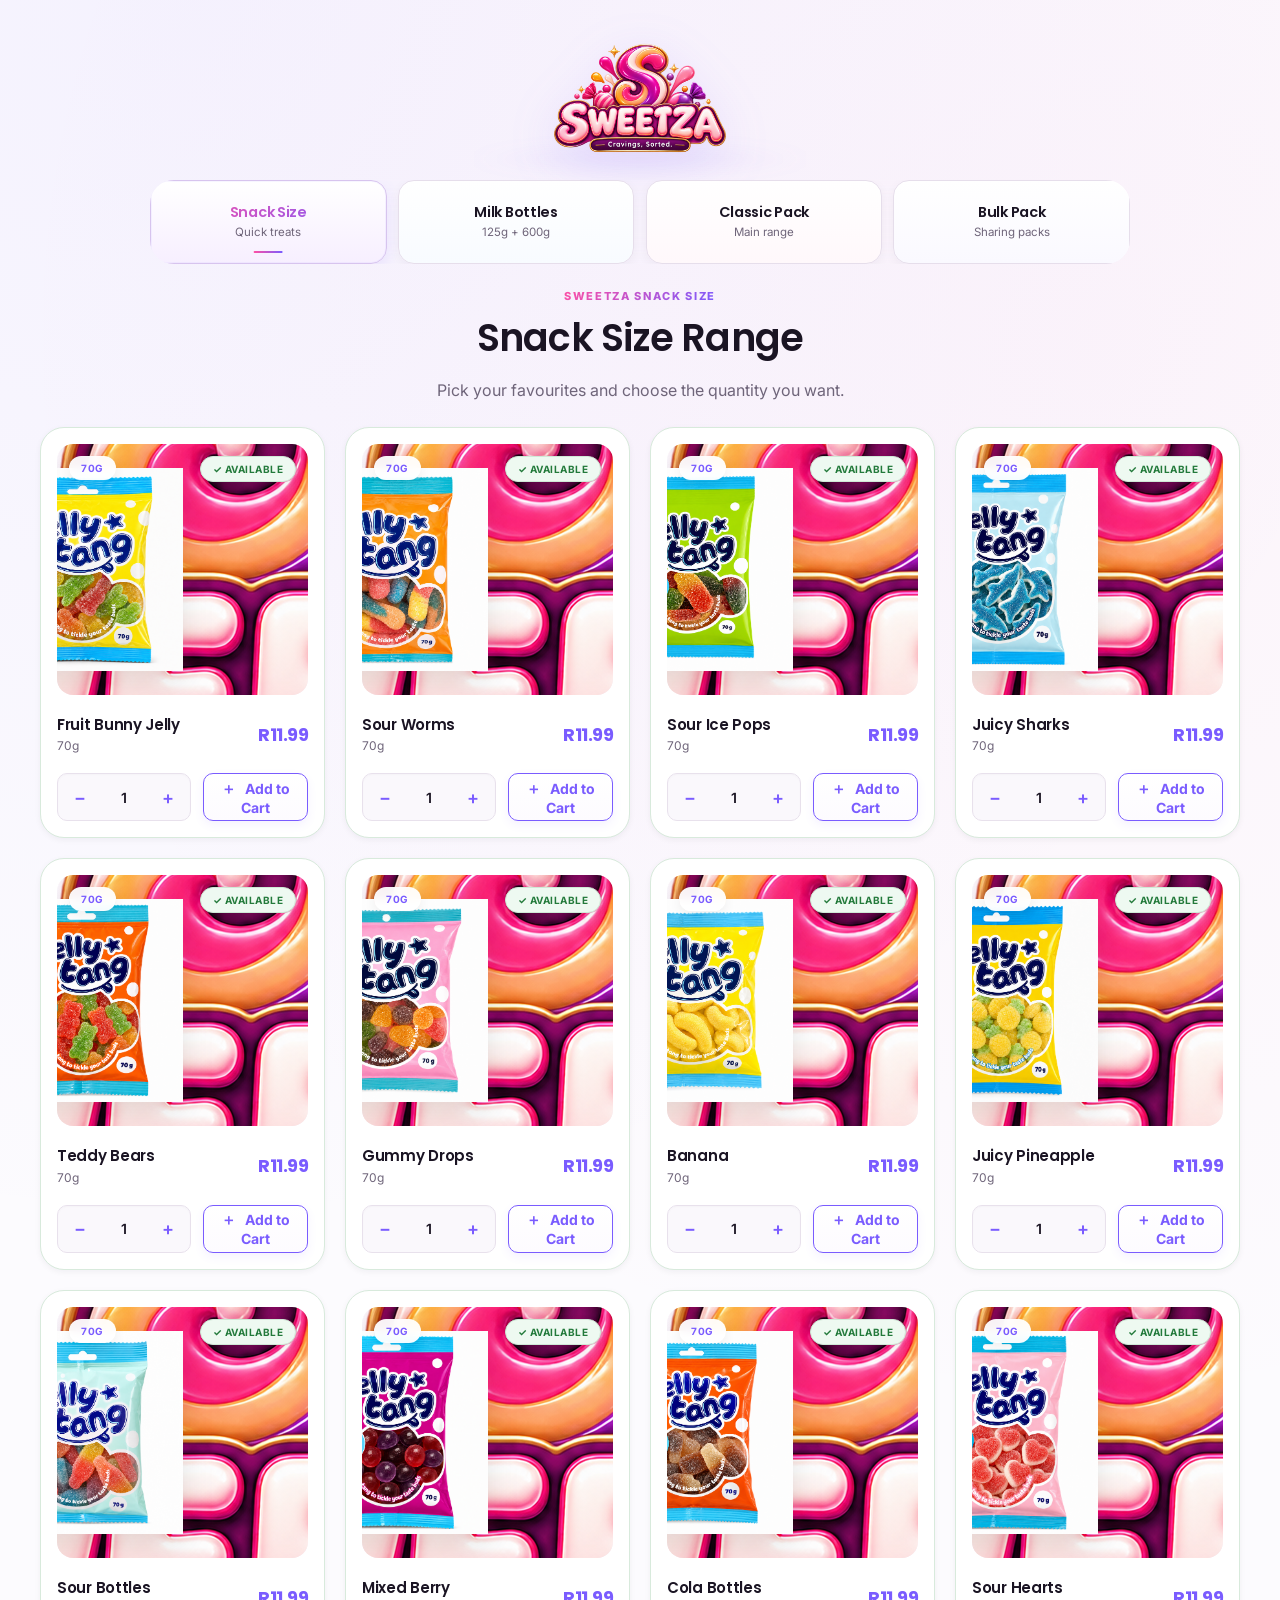
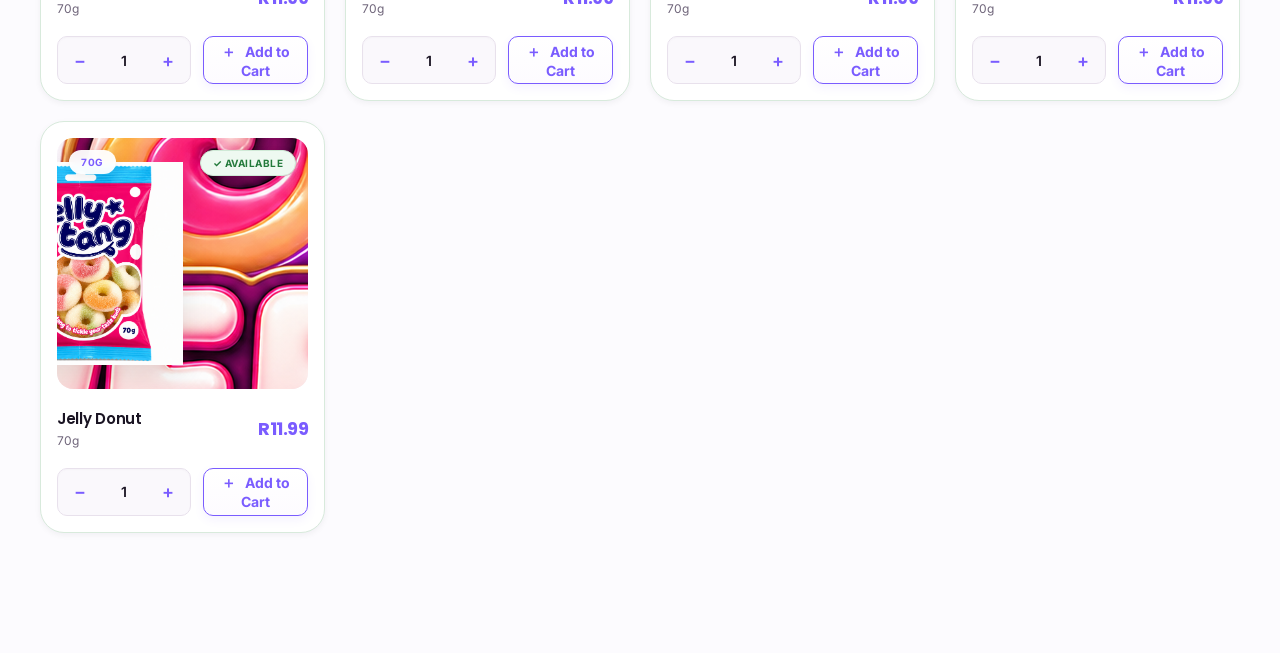
==== index.html @ 747ff42f "Add files via upload" ====
<!doctype html>
<html lang="en">
<head>
  <meta charset="utf-8">
  <meta name="viewport" content="width=device-width,initial-scale=1,viewport-fit=cover">
  <meta name="theme-color" content="#ffffff">
  <meta name="description" content="Browse Sweetza sweets and send your order directly on WhatsApp.">
  <title>Sweetza</title>
  <link rel="preconnect" href="https://fonts.googleapis.com">
  <link rel="preconnect" href="https://fonts.gstatic.com" crossorigin>
  <link href="https://fonts.googleapis.com/css2?family=Inter:wght@400;500&family=Poppins:wght@500;600&display=swap" rel="stylesheet">
  <link href="https://cdn.jsdelivr.net/npm/flowbite@4.0.1/dist/flowbite.min.css" rel="stylesheet">
  <link rel="stylesheet" href="styles.css">
</head>
<body>
  <a class="skip-link" href="#shop">Skip to products</a>
  <main>
    <section class="brand-section">
      <div class="container brand-wrap">
        <img class="brand-logo" src="assets/brand/sweetza-logo.png" alt="Sweetza">
        
      </div>
    </section>

<nav class="container category-grid" id="categoryGrid" aria-label="Product ranges">
      <button class="category-button active" data-category="70g" aria-pressed="true">
        <strong>Snack Size</strong>
        <span>Quick treats</span>
      </button>
      <button class="category-button" data-category="Milk Bottles" aria-pressed="false">
        <strong>Milk Bottles</strong>
        <span>125g + 600g</span>
      </button>
      <button class="category-button" data-category="300g" aria-pressed="false">
        <strong>Classic Pack</strong>
        <span>Main range</span>
      </button>
      <button class="category-button" data-category="900g" aria-pressed="false">
        <strong>Bulk Pack</strong>
        <span>Sharing packs</span>
      </button>
    </nav>

<section class="shop-section" id="shop">
      <div class="container">
        <div class="shop-heading">
          <div>
            <span class="eyebrow" id="rangeEyebrow">Sweetza Snack Size</span>
            <h1 id="rangeTitle">Snack Size Range</h1>
            <p id="rangeCopy">Pick your favourites and choose the quantity you want.</p>
          </div>
        </div>

        <div class="product-grid" id="productGrid70g"></div>
        <div class="product-grid hidden" id="productGridMilkBottles"></div>
        <div class="product-grid hidden" id="productGrid300g"></div>
        <div class="product-grid hidden" id="productGrid900g"></div>
      </div>
    </section>
  </main>

  <button class="floating-cart floating-cart-icon-button" id="floatingCartButton" type="button" aria-label="View cart" aria-controls="cartDrawer">
    <span class="cart-button-icon" aria-hidden="true">🛒</span>
    <span class="cart-button-badge" id="floatingCartCount">0</span>
    <span class="sr-only" id="floatingCartTotal">R0.00</span>
  </button>

  <aside class="cart-drawer flowbite-modal" id="cartDrawer" aria-hidden="true" tabindex="-1">
    <button class="cart-backdrop" id="cartBackdrop" type="button" aria-label="Close cart"></button>

    <div class="cart-panel flowbite-modal-panel" role="dialog" aria-modal="true" aria-labelledby="cartStepTitle" aria-describedby="cartStepEyebrow">
      <div class="cart-header flowbite-modal-header">
        <div>
          <span class="eyebrow" id="cartStepEyebrow">Step 1 of 2</span>
          <h2 id="cartStepTitle">Order Review</h2>
        </div>
        <div class="cart-header-actions">
          <button class="text-button" id="clearCart" type="button">Clear</button>
          <button class="icon-button flowbite-modal-close" id="closeCart" type="button" aria-label="Close cart">×</button>
        </div>
      </div>

      <section class="order-step active" id="orderReviewStep">
        <div class="cart-items" id="cartItems"></div>

        <div class="review-footer order-summary-card">
          <div class="order-summary-heading">
            <div>
              <span class="eyebrow">Order Summary</span>
              <strong>Almost done</strong>
            </div>
            <span id="cartItemSummary">0 items</span>
          </div>

          <div class="total-row order-total-row">
            <span>Products total</span>
            <strong id="cartTotal">R0</strong>
          </div>

          <div class="delivery-progress-card" id="deliveryProgressCard">
            <div class="delivery-progress-copy">
              <strong id="deliveryProgressMessage">Add more for FREE delivery!</strong>
              <span id="deliveryProgressAmount">R0 / R500</span>
            </div>
            <div class="delivery-progress-track" aria-hidden="true">
              <div class="delivery-progress-fill" id="deliveryProgressFill"></div>
            </div>
          </div>

          <p class="muted">Orders of R500 or more qualify for FREE delivery.</p>
          <button class="primary-button full flowbite-button sweet-continue-button" id="looksGoodButton" type="button">Sweet, Let&#39;s Continue <span class="continue-arrow" aria-hidden="true">→</span></button>
        </div>
      </section>

      <section class="order-step" id="deliveryOptionsStep">
        <div class="delivery-intro">
          <p>Choose how you would like us to send your parcel.</p>
        </div>

        <div class="delivery-options">
          <label class="delivery-option">
            <input id="deliveryCourier" type="radio" name="deliveryChoice" value="courier">
            <span>
              <strong>Courier to your door</strong>
              <small id="courierDeliveryPrice">R99 delivery</small>
            </span>
          </label>

          <label class="delivery-option">
            <input id="deliveryPudo" type="radio" name="deliveryChoice" value="pudo">
            <span>
              <strong>Send to Pudo locker</strong>
              <small id="pudoDeliveryPrice">R75 delivery</small>
            </span>
          </label>
        </div>

        <div class="delivery-form" id="courierFields" hidden>
          <h4>Courier details</h4>

          <label class="field">
            <span>Full name</span>
            <input id="courierName" type="text" autocomplete="name">
          </label>

          <label class="field">
            <span>Phone number</span>
            <input id="courierPhone" type="tel" inputmode="numeric" autocomplete="tel" maxlength="10" pattern="[0-9]{10}" placeholder="10-digit number">
          </label>

          <label class="field">
            <span>Street address</span>
            <input id="courierStreet" type="text" autocomplete="street-address">
          </label>

          <div class="field-grid">
            <label class="field">
              <span>Suburb</span>
              <input id="courierSuburb" type="text" autocomplete="address-level3">
            </label>

            <label class="field">
              <span>City / Town</span>
              <input id="courierCity" type="text" autocomplete="address-level2">
            </label>
          </div>

          <div class="field-grid">
            <label class="field">
              <span>Province</span>
              <select id="courierProvince" autocomplete="address-level1">
                <option value="">Select province</option>
                <option>Eastern Cape</option>
                <option>Free State</option>
                <option>Gauteng</option>
                <option>KwaZulu-Natal</option>
                <option>Limpopo</option>
                <option>Mpumalanga</option>
                <option>Northern Cape</option>
                <option>North West</option>
                <option>Western Cape</option>
              </select>
            </label>

            <label class="field">
              <span>Postcode</span>
              <input id="courierPostcode" type="text" inputmode="numeric" autocomplete="postal-code">
            </label>
          </div>
        </div>

        <div class="delivery-form" id="pudoFields" hidden>
          <h4>Pudo locker details</h4>

          <label class="field">
            <span>Name</span>
            <input id="pudoName" type="text" autocomplete="name">
          </label>

          <label class="field">
            <span>Phone number</span>
            <input id="pudoPhone" type="tel" inputmode="numeric" autocomplete="tel" maxlength="10" pattern="[0-9]{10}" placeholder="10-digit number">
          </label>


          <label class="field">
            <span>Province</span>
            <select id="pudoProvince" autocomplete="address-level1">
              <option value="">Select province</option>
              <option>Eastern Cape</option>
              <option>Free State</option>
              <option>Gauteng</option>
              <option>KwaZulu-Natal</option>
              <option>Limpopo</option>
              <option>Mpumalanga</option>
              <option>Northern Cape</option>
              <option>North West</option>
              <option>Western Cape</option>
            </select>
          </label>

          <label class="field">
            <span>Nearest Pudo locker</span>
            <input id="pudoLocker" type="text" placeholder="e.g. Pudo Locker - Sandton">
          </label>
        </div>

        <div class="delivery-actions">
          <button class="secondary-button full flowbite-button flowbite-secondary" id="backToReviewButton" type="button">Back to Order Review</button>
          <button class="whatsapp-button full flowbite-button flowbite-whatsapp" id="whatsappOrderButton" type="button">Send Order on WhatsApp</button>
        </div>
      </section>
    </div>
  </aside>


  <div class="product-lightbox" id="productLightbox" aria-hidden="true">
    <button class="product-lightbox-backdrop" id="productLightboxBackdrop" type="button" aria-label="Close image"></button>
    <div class="product-lightbox-dialog" role="dialog" aria-modal="true" aria-labelledby="productLightboxTitle">
      <button class="product-lightbox-close" id="productLightboxClose" type="button" aria-label="Close image">×</button>
      <img id="productLightboxImage" src="" alt="">
      <strong id="productLightboxTitle"></strong>
    </div>
  </div>

  <div class="toast" id="toast" role="status" aria-live="polite"></div>

  <script src="https://cdn.jsdelivr.net/npm/flowbite@4.0.1/dist/flowbite.min.js"></script>
  <script src="default-products.js"></script>
  <script src="app.js"></script>
</body>
</html>
---- styles.css ----
/*
  Sweetza Premium Storefront Redesign
  Focus: Spacing, typography, product cards, category navigation, hero presentation, and cart styling.
*/

:root {
  /* Premium Brand Palette */
  --brand-primary: #7a5cff;
  --brand-secondary: #ff4fa3;
  --brand-dark: #1c1125;
  --whatsapp: #25d366;
  --whatsapp-dark: #1da851;

  /* Surfaces & Backgrounds */
  --bg: #fcfbfe;
  --surface: #ffffff;
  --surface-muted: #f7f5f9;
  
  /* Text & Lines */
  --text: #1a1423;
  --text-muted: #6f657a;
  --line: #ede7f0;

  /* Elevations (Layered Shadows) */
  --shadow-sm: 0 4px 16px rgba(122, 92, 255, 0.04);
  --shadow-md: 0 12px 32px rgba(122, 92, 255, 0.08);
  --shadow-lg: 0 24px 48px rgba(28, 17, 37, 0.12);
  --shadow-btn: 0 8px 20px rgba(122, 92, 255, 0.25);

  /* Geometry */
  --radius-sm: 10px;
  --radius-md: 16px;
  --radius-lg: 24px;
  --radius-pill: 999px;
}

* { 
  box-sizing: border-box; 
}

html { 
  scroll-behavior: smooth; 
}

body {
  margin: 0;
  font-family: "Inter", system-ui, -apple-system, sans-serif;
  color: var(--text);
  background-color: var(--bg);
  background-image:
    radial-gradient(circle at 15% 0%, rgba(122, 92, 255, 0.06) 0%, transparent 50%),
    radial-gradient(circle at 85% 15%, rgba(255, 79, 163, 0.04) 0%, transparent 50%);
  -webkit-tap-highlight-color: transparent;
}

button, input, select {
  font-family: inherit;
  outline: none;
}

button { 
  cursor: pointer; 
  transition: all 0.2s cubic-bezier(0.4, 0, 0.2, 1); 
}

button:disabled { 
  cursor: not-allowed; 
  opacity: 0.5; 
  transform: none !important; 
}

button:active:not(:disabled) { 
  transform: scale(0.97); 
}

body.cart-open, body.lightbox-open { 
  overflow: hidden; 
}

/* Typography Base */
h1, h2, h3, h4, h5, h6,
.category-button strong,
.price,
.product-info h3,
.cart-header h2,
.delivery-intro h3,
.order-summary-heading strong,
.how-step strong {
  font-family: "Poppins", system-ui, -apple-system, sans-serif;
  font-weight: 600;
  letter-spacing: -0.02em;
}

.container {
  width: min(1200px, 100% - 32px);
  margin-inline: auto;
}

/* Hero / Brand Section */
.brand-section {
  padding: 48px 0 24px;
  text-align: center;
}

.brand-logo {
  display: block;
  width: min(220px, 55vw);
  max-height: 120px;
  object-fit: contain;
  margin: 0 auto;
  filter: drop-shadow(0 12px 24px rgba(122, 92, 255, 0.15));
}

.brand-wrap p {
  max-width: 500px;
  margin: 16px auto 0;
  font-size: 14px;
  line-height: 1.6;
  color: var(--text-muted);
}

/* How It Works Layer */
.how-it-works { 
  padding: 32px 0 40px; 
}

.how-it-works-heading {
  text-align: center;
  margin-bottom: 32px;
}

.eyebrow {
  display: inline-block;
  margin-bottom: 8px;
  font-size: 11px;
  font-weight: 800;
  letter-spacing: 0.15em;
  text-transform: uppercase;
  background: linear-gradient(135deg, var(--brand-secondary), var(--brand-primary));
  -webkit-background-clip: text;
  -webkit-text-fill-color: transparent;
}

.how-it-works-heading h2 {
  margin: 0;
  font-size: 28px;
  line-height: 1.2;
}

.how-it-works-grid {
  display: grid;
  grid-template-columns: repeat(3, minmax(0, 1fr));
  gap: 24px;
}

.how-step {
  display: flex;
  align-items: flex-start;
  gap: 16px;
  padding: 24px;
  background: var(--surface);
  border: 1px solid var(--surface);
  border-radius: var(--radius-lg);
  box-shadow: var(--shadow-sm);
  transition: box-shadow 0.3s ease;
}

.how-step:hover {
  box-shadow: var(--shadow-md);
}

.how-step-icon {
  flex: none;
  width: 52px;
  height: 52px;
  display: grid;
  place-items: center;
  border-radius: var(--radius-md);
  background: #f4f0ff;
  color: var(--brand-primary);
}

.how-step-icon.whatsapp-icon {
  background: #e8f9ef;
  color: var(--whatsapp);
}

.how-step-icon svg {
  width: 24px;
  height: 24px;
  stroke-width: 2;
}

.how-step strong { 
  font-size: 16px; 
  display: block; 
  margin-bottom: 4px; 
}

.how-step p { 
  margin: 0; 
  font-size: 13px; 
  color: var(--text-muted); 
  line-height: 1.5; 
}

/* Premium Category Navigation */
.category-grid {
  display: flex;
  gap: 12px;
  padding: 6px;
  margin: 0 auto 48px;
  background: rgba(255,255,255,0.6);
  border: 1px solid var(--line);
  backdrop-filter: blur(12px);
  border-radius: var(--radius-lg);
  overflow-x: auto;
  scrollbar-width: none; 
  -webkit-overflow-scrolling: touch;
}

.category-grid::-webkit-scrollbar { 
  display: none; 
}

.category-button {
  flex: 1;
  min-width: 150px;
  padding: 16px 20px;
  border: none;
  border-radius: calc(var(--radius-lg) - 4px);
  background: transparent;
  color: var(--text-muted);
  text-align: left;
  transition: all 0.3s ease;
}

.category-button:hover:not(.active) { 
  background: rgba(255, 255, 255, 0.8); 
}

.category-button strong { 
  font-size: 15px; 
  display: block; 
  color: var(--text); 
  transition: color 0.3s ease;
}

.category-button span { 
  font-size: 11px; 
  margin-top: 4px; 
  display: block; 
}

.category-button.active {
  background: var(--surface);
  box-shadow: var(--shadow-sm);
}

.category-button.active strong {
  background: linear-gradient(135deg, var(--brand-secondary), var(--brand-primary));
  -webkit-background-clip: text;
  -webkit-text-fill-color: transparent;
}

/* Shop Section */
.shop-section { 
  padding: 0 0 120px; 
}

.shop-heading {
  margin-bottom: 32px;
  text-align: center;
}

.shop-heading h1 { 
  margin: 0 0 12px; 
  font-size: 40px; 
}

.shop-heading p { 
  margin: 0; 
  font-size: 16px; 
  color: var(--text-muted); 
}

.product-grid {
  display: grid;
  grid-template-columns: repeat(4, minmax(0, 1fr));
  gap: 24px;
}

.hidden { 
  display: none !important; 
}

/* Product Cards */
.product-card {
  display: flex;
  flex-direction: column;
  padding: 16px;
  background: var(--surface);
  border: 1px solid var(--surface);
  border-radius: var(--radius-lg);
  box-shadow: var(--shadow-sm);
  transition: transform 0.3s cubic-bezier(0.16, 1, 0.3, 1), box-shadow 0.3s cubic-bezier(0.16, 1, 0.3, 1);
}

.product-card:hover {
  transform: translateY(-6px);
  box-shadow: var(--shadow-lg);
}

.product-image {
  position: relative;
  aspect-ratio: 1/1;
  border-radius: var(--radius-md);
  background: linear-gradient(135deg, #fbfaff, #f4f0f9);
  padding: 24px;
  display: flex;
  align-items: center;
  justify-content: center;
  overflow: hidden;
  cursor: zoom-in;
}

.product-image > img {
  width: 100%;
  height: 100%;
  object-fit: contain;
  filter: drop-shadow(0 10px 15px rgba(0,0,0,0.1));
  transition: transform 0.4s cubic-bezier(0.16, 1, 0.3, 1);
}

.product-card:hover .product-image > img { 
  transform: scale(1.08); 
}

.pack-badge, .stock-badge {
  position: absolute;
  top: 12px;
  padding: 6px 12px;
  border-radius: var(--radius-pill);
  font-size: 10px;
  font-weight: 700;
  background: rgba(255, 255, 255, 0.95);
  box-shadow: 0 4px 12px rgba(0,0,0,0.06);
  backdrop-filter: blur(4px);
  letter-spacing: 0.05em;
  text-transform: uppercase;
}

.pack-badge { 
  left: 12px; 
  color: var(--brand-primary); 
}

.stock-badge { 
  right: 12px; 
}

/* Stock visual logic */
.stock-badge.available { color: #10b981; }
.stock-badge.out { color: #ef4444; background: #fee2e2; }

.product-card.is-out-of-stock .product-image > img { 
  opacity: 0.5; 
  filter: grayscale(100%); 
}

.product-card.is-out-of-stock { 
  background: #faf9fb; 
}

.product-info {
  margin-top: 20px;
  display: flex;
  justify-content: space-between;
  align-items: flex-start;
  gap: 12px;
}

.product-info h3 { 
  margin: 0; 
  font-size: 16px; 
  line-height: 1.3; 
}

.product-info span { 
  display: block; 
  margin-top: 4px; 
  font-size: 12px; 
  color: var(--text-muted); 
}

.price { 
  font-size: 18px; 
  font-weight: 700; 
  color: var(--brand-primary); 
}

.product-card.is-out-of-stock .price { 
  color: var(--text-muted); 
}

/* Actions */
.product-actions {
  display: grid;
  grid-template-columns: auto 1fr;
  gap: 12px;
  margin-top: auto;
  padding-top: 20px;
}

.qty-stepper {
  display: flex;
  align-items: center;
  height: 48px;
  background: var(--surface-muted);
  border-radius: var(--radius-sm);
  border: 1px solid var(--line);
  overflow: hidden;
}

.qty-stepper button {
  width: 40px;
  height: 100%;
  border: none;
  background: transparent;
  color: var(--brand-primary);
  font-size: 18px;
  font-weight: 600;
}

.qty-stepper button:hover { 
  background: #eeeaf3; 
}

.qty-stepper input {
  width: 44px;
  height: 100%;
  border: none;
  background: transparent;
  text-align: center;
  font-weight: 600;
  font-size: 14px;
  color: var(--text);
  -moz-appearance: textfield;
}

.qty-stepper input::-webkit-inner-spin-button,
.qty-stepper input::-webkit-outer-spin-button { 
  -webkit-appearance: none; 
  margin: 0; 
}

.add-button {
  height: 48px;
  border: none;
  border-radius: var(--radius-sm);
  background: var(--surface);
  color: var(--brand-primary);
  font-weight: 700;
  font-size: 14px;
  border: 1px solid var(--brand-primary);
  box-shadow: 0 4px 10px rgba(122, 92, 255, 0.08);
}

.add-button:hover:not(:disabled) {
  background: var(--brand-primary);
  color: white;
}

.product-card.is-out-of-stock .add-button {
  border-color: var(--line);
  color: var(--text-muted);
  background: #f3f0f5;
  box-shadow: none;
}

/* Buttons Global Base */
.primary-button, .sweet-continue-button {
  height: 56px;
  border: none;
  border-radius: var(--radius-pill);
  background: linear-gradient(135deg, var(--brand-secondary), var(--brand-primary));
  color: white;
  font-size: 16px;
  font-weight: 700;
  box-shadow: var(--shadow-btn);
  display: flex;
  align-items: center;
  justify-content: center;
  gap: 8px;
  padding: 0 32px;
}

.primary-button:hover, .sweet-continue-button:hover {
  box-shadow: 0 12px 28px rgba(122, 92, 255, 0.35);
  transform: translateY(-2px);
}

.secondary-button {
  height: 56px;
  border: 2px solid var(--line);
  border-radius: var(--radius-pill);
  background: transparent;
  color: var(--text);
  font-weight: 700;
  font-size: 16px;
}

.secondary-button:hover { 
  background: var(--surface-muted); 
  border-color: #dcd4e2; 
}

.whatsapp-button {
  height: 56px;
  border: none;
  border-radius: var(--radius-pill);
  background: var(--whatsapp);
  color: white;
  font-weight: 700;
  font-size: 16px;
  box-shadow: 0 8px 24px rgba(37, 211, 102, 0.25);
}

.whatsapp-button:hover {
  background: var(--whatsapp-dark);
  box-shadow: 0 12px 32px rgba(37, 211, 102, 0.35);
  transform: translateY(-2px);
}

.full { width: 100%; }

/* Floating Cart CTA */
.floating-cart {
  position: fixed;
  z-index: 90;
  bottom: 32px;
  right: 32px;
  height: 64px;
  padding: 0 24px;
  background: rgba(255, 255, 255, 0.95);
  backdrop-filter: blur(16px);
  border: 1px solid rgba(255, 255, 255, 0.6);
  border-radius: var(--radius-pill);
  box-shadow: var(--shadow-lg), inset 0 0 0 1px rgba(122, 92, 255, 0.1);
  display: flex;
  align-items: center;
  gap: 16px;
  color: var(--text);
}

.floating-cart span { 
  font-weight: 700; 
  font-size: 15px; 
}

.floating-cart strong {
  min-width: 32px;
  height: 32px;
  display: grid;
  place-items: center;
  background: linear-gradient(135deg, var(--brand-secondary), var(--brand-primary));
  color: white;
  border-radius: var(--radius-pill);
  font-size: 13px;
  padding: 0 8px;
}

/* Cart Drawer */
.cart-drawer { 
  position: fixed; 
  inset: 0; 
  z-index: 100; 
  display: none; 
}

.cart-drawer.open { 
  display: block; 
}

.cart-backdrop {
  position: absolute;
  inset: 0;
  width: 100%;
  height: 100%;
  background: rgba(15, 10, 20, 0.5);
  backdrop-filter: blur(8px);
  border: none;
  opacity: 0;
  animation: fadeIn 0.4s ease forwards;
}

@keyframes fadeIn { 
  to { opacity: 1; } 
}

.cart-panel {
  position: absolute;
  top: 0;
  right: 0;
  width: min(520px, 100vw);
  height: 100dvh;
  background: var(--bg);
  box-shadow: -24px 0 64px rgba(0,0,0,0.15);
  padding: 32px;
  overflow-y: auto;
  transform: translateX(100%);
  animation: slideIn 0.4s cubic-bezier(0.16, 1, 0.3, 1) forwards;
  border-radius: 32px 0 0 32px;
}

@keyframes slideIn { 
  to { transform: translateX(0); } 
}

.cart-header {
  display: flex;
  justify-content: space-between;
  align-items: center;
  margin-bottom: 24px;
  padding-bottom: 20px;
  border-bottom: 1px solid var(--line);
}

.cart-header h2 { 
  margin: 0; 
  font-size: 24px; 
  color: var(--text); 
}

.cart-header-actions { 
  display: flex; 
  align-items: center; 
  gap: 12px; 
}
    
.icon-button {
  width: 44px;
  height: 44px;
  border: none;
  border-radius: var(--radius-pill);
  background: var(--surface-muted);
  color: var(--text);
  font-size: 24px;
  display: grid;
  place-items: center;
}

.icon-button:hover { 
  background: #e4dbeb; 
  color: var(--brand-primary); 
}

.text-button {
  background: transparent;
  border: none;
  color: var(--brand-primary);
  font-weight: 700;
  font-size: 14px;
  padding: 8px 16px;
  border-radius: var(--radius-pill);
}

.text-button:hover { 
  background: rgba(122, 92, 255, 0.08); 
}

/* Internal Steps */
.order-step { 
  display: none; 
  animation: fadeInStep 0.4s ease forwards; 
}

.order-step.active { 
  display: block; 
}

@keyframes fadeInStep { 
  from { opacity: 0; transform: translateY(10px); } 
  to { opacity: 1; transform: translateY(0); } 
}

/* Cart Items inside Drawer */
.cart-items { 
  display: grid; 
  gap: 16px; 
}

.cart-item {
  display: flex;
  justify-content: space-between;
  align-items: center;
  background: var(--surface);
  padding: 16px 20px;
  border-radius: var(--radius-md);
  border: 1px solid var(--line);
  box-shadow: var(--shadow-sm);
}

.cart-item-copy strong { 
  font-size: 15px; 
  display: block; 
}

.cart-item-copy span, .cart-item-copy small { 
  font-size: 12px; 
  color: var(--text-muted); 
  margin-top: 4px; 
  display: block; 
}

.cart-item-copy button {
  background: transparent; 
  border: none; 
  color: #ef4444; 
  font-size: 12px; 
  padding: 0; 
  margin-top: 8px; 
  font-weight: 600;
}

.mini-stepper {
  display: flex;
  align-items: center;
  border: 1px solid var(--line);
  border-radius: var(--radius-sm);
  height: 40px;
  overflow: hidden;
}

.mini-stepper button { 
  width: 40px; 
  height: 100%; 
  background: var(--surface-muted); 
  border: none; 
  color: var(--text); 
  font-weight: 600; 
}

.mini-stepper strong { 
  width: 40px; 
  text-align: center; 
  font-size: 14px; 
}
    
.empty-cart { 
  text-align: center; 
  padding: 64px 24px; 
}

.empty-cart strong { 
  display: block; 
  font-size: 20px; 
  margin-bottom: 8px; 
}

.empty-cart p { 
  color: var(--text-muted); 
  font-size: 15px; 
}

/* Order Summary */
.order-summary-card {
  margin-top: 32px;
  background: var(--surface);
  padding: 24px;
  border-radius: var(--radius-lg);
  border: 1px solid var(--surface);
  box-shadow: var(--shadow-md);
}

.order-summary-heading {
  display: flex;
  justify-content: space-between;
  align-items: flex-end;
  margin-bottom: 20px;
}

.order-summary-heading strong { 
  font-size: 20px; 
}

.order-summary-heading span { 
  font-size: 14px; 
  color: var(--brand-primary); 
  font-weight: 600; 
}

.order-total-row {
  display: flex;
  justify-content: space-between;
  align-items: center;
  padding: 20px 0;
  border-top: 1px dashed var(--line);
  border-bottom: 1px dashed var(--line);
  margin-bottom: 20px;
}

.order-total-row span { 
  font-size: 16px; 
  font-weight: 500; 
  color: var(--text-muted); 
}

.order-total-row strong { 
  font-size: 28px; 
  color: var(--brand-primary); 
}

/* Delivery Progress Card */
.delivery-progress-card {
  background: #f8f6fb;
  border-radius: var(--radius-md);
  padding: 20px;
  margin-bottom: 20px;
  border: 1px solid #efeaf5;
}

.delivery-progress-copy {
  display: flex;
  justify-content: space-between;
  margin-bottom: 12px;
}

.delivery-progress-copy strong { 
  font-size: 13px; 
  color: var(--brand-primary); 
}

.delivery-progress-copy span { 
  font-size: 12px; 
  font-weight: 600; 
}
    
.delivery-progress-track {
  height: 8px;
  background: #e9e4ef;
  border-radius: var(--radius-pill);
  overflow: hidden;
}

.delivery-progress-fill {
  height: 100%;
  background: linear-gradient(90deg, var(--brand-secondary), var(--brand-primary));
  border-radius: var(--radius-pill);
  transition: width 0.5s cubic-bezier(0.4, 0, 0.2, 1);
}

.delivery-progress-card.complete {
  background: #eefdf4;
  border-color: #d1fae5;
}

.delivery-progress-card.complete .delivery-progress-copy strong { 
  color: #10b981; 
}

.delivery-progress-card.complete .delivery-progress-fill { 
  background: #10b981; 
}

.muted { 
  font-size: 13px; 
  color: var(--text-muted); 
  line-height: 1.6; 
  text-align: center; 
  margin-bottom: 20px; 
}

/* Delivery Options */
.delivery-intro { 
  margin-bottom: 28px; 
}

.delivery-intro h3 { 
  font-size: 22px; 
  margin: 0 0 8px; 
}

.delivery-intro p { 
  margin: 0; 
  color: var(--text-muted); 
  font-size: 15px; 
}
    
.delivery-options { 
  display: grid; 
  gap: 16px; 
  margin-bottom: 32px; 
}

.delivery-option {
  display: flex;
  align-items: flex-start;
  gap: 16px;
  padding: 20px;
  border: 2px solid var(--line);
  border-radius: var(--radius-md);
  background: var(--surface);
  cursor: pointer;
  transition: all 0.2s;
}

.delivery-option:hover { 
  border-color: #dcd4e2; 
}

.delivery-option:has(input:checked) {
  border-color: var(--brand-primary);
  background: #faf8ff;
  box-shadow: 0 4px 16px rgba(122, 92, 255, 0.08);
}

.delivery-option input { 
  margin-top: 4px; 
  accent-color: var(--brand-primary); 
  width: 20px; 
  height: 20px; 
}

.delivery-option span { 
  display: flex; 
  flex-direction: column; 
  gap: 4px; 
}

.delivery-option strong { 
  font-size: 16px; 
}

.delivery-option small { 
  font-size: 14px; 
  color: var(--text-muted); 
}

.delivery-form {
  background: var(--surface);
  padding: 24px;
  border-radius: var(--radius-lg);
  border: 1px solid var(--line);
  margin-bottom: 32px;
  box-shadow: var(--shadow-sm);
}

.delivery-form h4 { 
  margin: 0 0 20px; 
  font-size: 18px; 
}
    
.field { 
  display: block; 
  margin-bottom: 20px; 
}

.field span { 
  display: block; 
  font-size: 13px; 
  font-weight: 600; 
  margin-bottom: 8px; 
  color: var(--text-muted); 
}

.field input, .field select {
  width: 100%;
  height: 52px;
  padding: 0 16px;
  border: 1px solid #dcd4e2;
  border-radius: var(--radius-sm);
  background: #faf9fb;
  font-size: 16px;
  color: var(--text);
  transition: all 0.2s;
}

.field input:focus, .field select:focus {
  background: var(--surface);
  border-color: var(--brand-primary);
  box-shadow: 0 0 0 4px rgba(122, 92, 255, 0.15);
}

.field-grid { 
  display: grid; 
  grid-template-columns: 1fr 1fr; 
  gap: 16px; 
}

.delivery-actions { 
  display: grid; 
  gap: 16px; 
}

/* Lightbox Modal */
.product-lightbox { 
  position: fixed; 
  inset: 0; 
  z-index: 150; 
  display: none; 
  align-items: center; 
  justify-content: center; 
  padding: 24px; 
}

.product-lightbox.open { 
  display: flex; 
}

.product-lightbox-backdrop { 
  position: absolute; 
  inset: 0; 
  background: rgba(15, 10, 20, 0.85); 
  backdrop-filter: blur(12px); 
  border: none; 
  width: 100%; 
  height: 100%; 
}

.product-lightbox-dialog {
  position: relative; 
  z-index: 1; 
  width: min(640px, 100%);
  background: var(--surface); 
  border-radius: var(--radius-lg); 
  padding: 24px;
  box-shadow: var(--shadow-lg);
}

.product-lightbox-dialog img { 
  width: 100%; 
  border-radius: var(--radius-md); 
  max-height: 65vh; 
  object-fit: contain; 
}

.product-lightbox-dialog strong { 
  display: block; 
  text-align: center; 
  margin-top: 20px; 
  font-size: 20px; 
}

.product-lightbox-close {
  position: absolute; 
  top: -16px; 
  right: -16px; 
  width: 44px; 
  height: 44px;
  background: var(--surface); 
  border-radius: var(--radius-pill); 
  border: none;
  box-shadow: var(--shadow-md); 
  font-size: 22px; 
  font-weight: bold;
}

/* Toast Alerts */
.toast {
  position: fixed; 
  z-index: 200; 
  bottom: 120px; 
  left: 50%; 
  transform: translate(-50%, 20px);
  background: var(--brand-dark); 
  color: white; 
  padding: 16px 32px; 
  border-radius: var(--radius-pill);
  font-size: 15px; 
  font-weight: 600; 
  box-shadow: var(--shadow-lg); 
  opacity: 0; 
  pointer-events: none;
  transition: all 0.3s cubic-bezier(0.16, 1, 0.3, 1);
}

.toast.show { 
  opacity: 1; 
  transform: translate(-50%, 0); 
}

/* Image Fallback & Empty State */
.image-fallback {
  width: 100%;
  height: 100%;
  display: flex;
  flex-direction: column;
  align-items: center;
  justify-content: center;
  gap: 8px;
  padding: 20px;
  text-align: center;
  color: var(--text-muted);
  font-size: 12px;
}

.empty-state { 
  grid-column: 1 / -1; 
  text-align: center; 
  padding: 80px 20px; 
  border: 2px dashed var(--line); 
  border-radius: var(--radius-lg); 
  color: var(--text-muted); 
  font-size: 16px; 
}

/* Mobile First Responsiveness */
@media (max-width: 990px) {
  .product-grid { grid-template-columns: repeat(3, minmax(0, 1fr)); }
}

@media (max-width: 820px) {
  .how-it-works-grid { grid-template-columns: 1fr; gap: 16px; }
  .cart-panel { border-radius: 0; width: 100vw; padding: 24px; }
}

@media (max-width: 650px) {
  .product-grid { 
    grid-template-columns: repeat(2, minmax(0, 1fr)); 
    gap: 16px; 
  }
  .shop-heading h1 { font-size: 32px; }
  .brand-section { padding: 32px 0 16px; }
  .brand-logo { width: min(180px, 65vw); }
  
  .product-card { padding: 12px; }
  .product-image { padding: 16px; }
  .product-actions { grid-template-columns: 1fr; }
  .qty-stepper { width: 100%; justify-content: space-between; }
  .qty-stepper input { width: 100%; }
  .add-button { width: 100%; }
  
  .floating-cart { 
    bottom: 24px; 
    right: 24px; 
    left: 24px; 
    justify-content: center; 
    height: 60px; 
  }
  
  .cart-header { padding-top: 12px; }
  .field-grid { grid-template-columns: 1fr; gap: 0; }
}

/* Sweetza retained requirements */
.brand-logo{
  width:min(290px,78vw);
  max-width:290px;
  max-height:138px;
}

@media(max-width:650px){
  .brand-logo{
    width:min(240px,72vw);
    max-width:240px;
    max-height:116px;
  }
}


/* Compact How It Works */
.how-it-works{
  padding:8px 0 12px;
}

.how-it-works-heading{
  margin-bottom:8px;
}

.how-it-works-heading h2{
  font-size:18px;
}

.how-it-works-grid{
  grid-template-columns:repeat(3,minmax(0,1fr));
  gap:8px;
}

.how-step{
  padding:10px;
  gap:8px;
  border-radius:16px;
}

.how-step-icon{
  width:38px;
  height:38px;
}

.how-step-icon svg{
  width:19px;
  height:19px;
}

.how-step strong{
  font-size:11px;
}

.how-step p{
  font-size:9px;
  line-height:1.35;
}

@media(max-width:820px){
  .how-it-works{
    padding:6px 0 10px;
  }

  .how-it-works-grid{
    grid-template-columns:repeat(3,minmax(0,1fr));
    gap:5px;
  }

  .how-step{
    display:block;
    text-align:center;
    padding:7px 5px;
  }

  .how-step-icon{
    width:32px;
    height:32px;
    margin:0 auto 5px;
  }

  .how-step strong{
    font-size:9px;
  }

  .how-step p{
    font-size:7px;
    line-height:1.25;
  }
}


/* Compact floating cart */
.floating-cart{
  left:auto!important;
  right:16px!important;
  bottom:calc(16px + env(safe-area-inset-bottom))!important;
  width:auto!important;
  min-width:112px!important;
  height:48px!important;
  padding:0 14px!important;
  gap:10px!important;
}

.floating-cart strong{
  min-width:28px;
  height:28px;
}

@media(max-width:650px){
  .floating-cart{
    left:auto!important;
    right:12px!important;
    bottom:calc(12px + env(safe-area-inset-bottom))!important;
    width:auto!important;
    min-width:108px!important;
    height:46px!important;
  }
}


/* Mobile tap targets */
.qty-stepper{
  min-height:44px;
}

.qty-stepper button{
  min-width:44px;
  width:44px;
  min-height:44px;
}

.qty-stepper input{
  min-height:44px;
}

.mini-stepper{
  min-height:44px;
  height:44px;
}

.mini-stepper button{
  min-width:44px;
  width:44px;
  min-height:44px;
}

.icon-button,
.product-lightbox-close{
  min-width:44px;
  min-height:44px;
}

.add-button,
.primary-button,
.secondary-button,
.whatsapp-button{
  min-height:48px;
}


/* Mobile-safe cart */
.cart-drawer{
  position:fixed!important;
  inset:0!important;
  width:100vw!important;
  height:100dvh!important;
  overflow:hidden!important;
}

.cart-panel{
  width:min(520px,100vw)!important;
  max-width:100vw!important;
  height:100dvh!important;
  max-height:100dvh!important;
  overflow-y:auto!important;
  overflow-x:hidden!important;
  overscroll-behavior:contain;
  -webkit-overflow-scrolling:touch;
}

@media(max-width:820px){
  .cart-panel{
    width:100vw!important;
    max-width:100vw!important;
    border-radius:0!important;
    padding:20px 16px calc(20px + env(safe-area-inset-bottom))!important;
  }

  .cart-header{
    position:sticky;
    top:0;
    z-index:8;
    background:rgba(252,251,254,.96);
    backdrop-filter:blur(12px);
  }
}


/* Clear stock status */
.product-card.is-available{
  border-color:#d8eadc;
}

.product-card.is-out-of-stock{
  border-color:#efcfd3;
  background:#fff9fa;
}

.stock-badge.available{
  color:#237a3b;
  background:#eef9f1;
  border:1px solid #cfe9d6;
}

.stock-badge.out{
  color:#b33a4a;
  background:#fff0f2;
  border:1px solid #efccd2;
}

.product-card.is-out-of-stock .add-button{
  background:#f7e7ea;
  border-color:#efcfd3;
  color:#a33b4a;
}


#looksGoodButton.sweet-continue-button{
  border:none;
  border-radius:999px;
  background:linear-gradient(135deg,#7d62c8 0%,#b875ae 100%);
  color:#fff;
  box-shadow:0 8px 20px rgba(121,89,198,.20);
}

#looksGoodButton.sweet-continue-button:hover{
  background:linear-gradient(135deg,#876bd0 0%,#c07db7 100%);
}

#looksGoodButton.sweet-continue-button:active{
  transform:scale(.985);
}



/* =========================================================
   Sweetza Pro UI refinement layer
   ========================================================= */

:root{
  --focus-ring: 0 0 0 4px rgba(122,92,255,.16);
  --surface-glass: rgba(255,255,255,.82);
  --line-strong: #dfd6e5;
}

/* Accessible keyboard skip */
.skip-link{
  position:fixed;
  top:10px;
  left:10px;
  z-index:999;
  transform:translateY(-150%);
  padding:10px 14px;
  border-radius:999px;
  background:#1c1125;
  color:#fff;
  font:600 13px/1 "Inter",sans-serif;
  text-decoration:none;
  transition:transform .18s ease;
}
.skip-link:focus{transform:translateY(0)}

/* Cleaner page rhythm */
.brand-section{
  padding-top:34px;
  padding-bottom:14px;
}
.brand-wrap{
  position:relative;
}
.brand-wrap::after{
  content:"";
  position:absolute;
  left:50%;
  bottom:-4px;
  width:min(360px,72vw);
  height:34px;
  transform:translateX(-50%);
  background:radial-gradient(ellipse at center,rgba(122,92,255,.09),transparent 70%);
  filter:blur(8px);
  pointer-events:none;
}
.brand-logo{
  position:relative;
  z-index:1;
}

/* Elegant compact explainer */
.how-it-works .container{
  max-width:920px;
}
.how-it-works-heading .eyebrow{
  font-size:9px;
}
.how-step{
  align-items:center;
  border:1px solid rgba(237,231,240,.8);
  background:rgba(255,255,255,.76);
  backdrop-filter:blur(8px);
}
.how-step-icon{
  box-shadow:inset 0 0 0 1px rgba(122,92,255,.08);
}

/* Premium category switcher */
.category-grid{
  position:sticky;
  top:10px;
  z-index:20;
  width:min(980px,calc(100% - 28px));
  padding:7px;
  margin-bottom:36px;
  background:rgba(255,255,255,.86);
  border:1px solid rgba(225,216,229,.9);
  box-shadow:0 10px 32px rgba(28,17,37,.07);
  backdrop-filter:blur(18px);
  -webkit-backdrop-filter:blur(18px);
  scroll-snap-type:x proximity;
}
.category-button{
  min-height:62px;
  scroll-snap-align:center;
  border:1px solid transparent;
}
.category-button:focus-visible{
  box-shadow:var(--focus-ring);
}
.category-button.active{
  border-color:rgba(122,92,255,.12);
  box-shadow:0 6px 18px rgba(122,92,255,.10);
}
.category-button.active::after{
  content:"";
  display:block;
  width:26px;
  height:3px;
  margin-top:8px;
  border-radius:999px;
  background:linear-gradient(90deg,var(--brand-secondary),var(--brand-primary));
}

/* Shop heading hierarchy */
.shop-heading{
  margin-bottom:24px;
}
.shop-heading .eyebrow{
  margin-bottom:6px;
}
.shop-heading h1{
  font-size:clamp(28px,4vw,38px);
}
.shop-heading p{
  max-width:560px;
  margin-inline:auto;
  line-height:1.55;
}

/* Product cards */
.product-grid{
  gap:20px;
}
.product-card{
  position:relative;
  border:1px solid #eee8f1;
  box-shadow:0 8px 24px rgba(28,17,37,.055);
  overflow:hidden;
}
.product-card::before{
  content:"";
  position:absolute;
  inset:0 0 auto 0;
  height:3px;
  background:linear-gradient(90deg,rgba(255,79,163,.65),rgba(122,92,255,.65));
  opacity:0;
  transition:opacity .2s ease;
}
.product-image{
  border:0;
}
.product-image:focus-visible{
  box-shadow:var(--focus-ring);
}
.product-info{
  align-items:center;
}
.product-info h3{
  font-size:15px;
}
.price{
  white-space:nowrap;
  letter-spacing:-.03em;
}

/* Quantity control */
.qty-stepper{
  background:#faf8fc;
  border-color:#e8e1ec;
  box-shadow:inset 0 1px 2px rgba(28,17,37,.025);
}
.qty-stepper button{
  display:grid;
  place-items:center;
}
.qty-stepper button:focus-visible,
.add-button:focus-visible,
.primary-button:focus-visible,
.secondary-button:focus-visible,
.whatsapp-button:focus-visible,
.floating-cart:focus-visible,
.icon-button:focus-visible,
.text-button:focus-visible{
  outline:none;
  box-shadow:var(--focus-ring);
}

/* Add-to-cart CTA */
.add-button{
  position:relative;
  overflow:hidden;
  background:linear-gradient(180deg,#fff,#fdfbff);
}
.add-button::before{
  content:"＋";
  margin-right:6px;
  font-size:15px;
  font-weight:700;
}
.add-button:hover:not(:disabled){
  background:linear-gradient(135deg,var(--brand-secondary),var(--brand-primary));
  border-color:transparent;
  box-shadow:0 10px 22px rgba(122,92,255,.22);
}
.product-card.is-out-of-stock .add-button::before{
  display:none;
}

/* Cart button */
.floating-cart{
  isolation:isolate;
  border:1px solid rgba(122,92,255,.12);
  box-shadow:0 14px 34px rgba(28,17,37,.14);
}
.floating-cart::before{
  content:"🛒";
  font-size:16px;
}
.floating-cart:hover{
  border-color:rgba(122,92,255,.26);
}

/* Cart modal */
.cart-backdrop{
  background:rgba(19,12,25,.42);
  backdrop-filter:blur(6px);
}
.cart-panel{
  background:
    linear-gradient(180deg,rgba(255,255,255,.98),rgba(252,251,254,.98));
}
.cart-header{
  position:sticky;
  top:0;
  z-index:10;
  margin:-32px -32px 24px;
  padding:26px 32px 18px;
  background:rgba(255,255,255,.90);
  border-bottom:1px solid rgba(237,231,240,.9);
  backdrop-filter:blur(18px);
}
.cart-category-group{
  display:grid;
  gap:10px;
}
.cart-category-heading{
  display:flex;
  align-items:center;
  justify-content:space-between;
  padding:10px 2px 2px;
}
.cart-category-heading strong{
  font-family:"Poppins",sans-serif;
  font-size:14px;
}
.cart-category-heading span{
  padding:4px 8px;
  border-radius:999px;
  background:#f3eff8;
  color:var(--brand-primary);
  font-size:11px;
  font-weight:700;
}
.cart-item{
  gap:14px;
  border-color:#eee8f1;
  box-shadow:0 6px 18px rgba(28,17,37,.045);
}
.cart-item-copy{
  min-width:0;
}
.cart-item-copy strong,
.cart-item-copy span,
.cart-item-copy small{
  overflow-wrap:anywhere;
}
.cart-item-copy button{
  min-height:36px;
  padding:8px 0;
}
.mini-stepper{
  flex:none;
}
.order-summary-card{
  border-color:#ebe4ef;
  box-shadow:0 16px 36px rgba(28,17,37,.08);
}

/* Delivery cards */
.delivery-option{
  position:relative;
  overflow:hidden;
}
.delivery-option:has(input:checked)::after{
  content:"✓";
  position:absolute;
  top:14px;
  right:14px;
  width:24px;
  height:24px;
  display:grid;
  place-items:center;
  border-radius:50%;
  background:var(--brand-primary);
  color:#fff;
  font-size:12px;
  font-weight:800;
}
.delivery-form{
  box-shadow:0 10px 26px rgba(28,17,37,.05);
}
.field input,
.field select{
  border-color:#ddd5e3;
}
.field input:hover,
.field select:hover{
  border-color:#cfc4d6;
}

/* WhatsApp CTA refinement */
.whatsapp-button{
  position:relative;
}
.whatsapp-button::before{
  content:"💬";
  margin-right:8px;
}

/* Toast */
.toast{
  max-width:min(420px,calc(100vw - 32px));
  text-align:center;
  backdrop-filter:blur(10px);
}

/* Motion: only where pointer hover makes sense */
@media (hover:hover) and (pointer:fine){
  .product-card:hover{
    transform:translateY(-4px);
    box-shadow:0 18px 42px rgba(28,17,37,.11);
  }
  .product-card:hover::before{opacity:1}
  .category-button:hover:not(.active){
    background:#fff;
    transform:translateY(-1px);
  }
}

/* Tablet */
@media(max-width:990px){
  .product-grid{
    gap:16px;
  }
}

/* Mobile */
@media(max-width:650px){
  .container{
    width:min(100% - 22px,1200px);
  }

  .brand-section{
    padding-top:22px;
    padding-bottom:8px;
  }

  .how-it-works{
    padding-top:4px;
  }

  .category-grid{
    top:6px;
    width:calc(100% - 16px);
    margin-bottom:24px;
    border-radius:18px;
  }

  .category-button{
    min-width:128px;
    min-height:58px;
    padding:12px 14px;
  }

  .category-button strong{
    font-size:13px;
  }

  .shop-section{
    padding-bottom:96px;
  }

  .shop-heading{
    margin-bottom:18px;
  }

  .shop-heading h1{
    font-size:27px;
  }

  .shop-heading p{
    font-size:13px;
  }

  .product-grid{
    gap:12px;
  }

  .product-card{
    padding:10px;
    border-radius:18px;
  }

  .product-image{
    padding:12px;
    border-radius:14px;
  }

  .pack-badge,
  .stock-badge{
    top:8px;
    padding:5px 8px;
    font-size:8px;
  }

  .pack-badge{left:8px}
  .stock-badge{right:8px}

  .product-info{
    margin-top:12px;
    gap:8px;
    align-items:flex-start;
  }

  .product-info h3{
    font-size:13px;
  }

  .product-info span{
    font-size:10px;
  }

  .price{
    font-size:15px;
  }

  .product-actions{
    gap:8px;
    padding-top:12px;
  }

  .qty-stepper,
  .add-button{
    min-height:46px;
    height:46px;
  }

  .add-button{
    font-size:12px;
  }

  .floating-cart{
    box-shadow:0 12px 28px rgba(28,17,37,.16);
  }

  .cart-header{
    margin:-20px -16px 18px;
    padding:calc(16px + env(safe-area-inset-top)) 16px 14px;
  }

  .cart-header h2{
    font-size:20px;
  }

  .cart-item{
    padding:13px;
    align-items:flex-start;
  }

  .cart-item-copy strong{
    font-size:13px;
  }

  .cart-item-copy span,
  .cart-item-copy small{
    font-size:10px;
  }

  .mini-stepper{
    height:44px;
  }

  .order-summary-card{
    margin-top:22px;
    padding:18px;
  }

  .order-total-row strong{
    font-size:24px;
  }

  .delivery-option{
    padding:16px;
  }

  .delivery-form{
    padding:18px;
  }

  .field{
    margin-bottom:16px;
  }

  .field input,
  .field select{
    height:50px;
  }
}

/* Small phones */
@media(max-width:390px){
  .category-button{
    min-width:116px;
    padding:10px 12px;
  }

  .product-grid{
    gap:9px;
  }

  .product-card{
    padding:9px;
  }

  .product-info h3{
    font-size:12px;
  }

  .price{
    font-size:14px;
  }

  .add-button{
    font-size:11px;
    padding-inline:8px;
  }
}

/* Respect user accessibility preference */
@media(prefers-reduced-motion:reduce){
  html{scroll-behavior:auto}
  *,
  *::before,
  *::after{
    animation-duration:.01ms!important;
    animation-iteration-count:1!important;
    transition-duration:.01ms!important;
    scroll-behavior:auto!important;
  }
}



/* =========================================================
   Sweetza v6.3 — UI concepts merged from uploaded Gemini CSS
   ========================================================= */

/* Shared interaction timing inspired by uploaded component layer */
:root{
  --ui-transition: all .25s cubic-bezier(.4,0,.2,1);
  --ui-shadow-sm: 0 2px 6px rgba(28,17,37,.05);
  --ui-shadow-md: 0 10px 28px rgba(28,17,37,.09);
  --ui-shadow-lg: 0 20px 44px rgba(28,17,37,.13);
}

/* Product cards: crisp border + soft ecommerce elevation */
.product-card{
  border:1px solid #e7dfe9;
  box-shadow:var(--ui-shadow-sm);
  transition:transform .25s cubic-bezier(.4,0,.2,1),
             box-shadow .25s cubic-bezier(.4,0,.2,1),
             border-color .25s ease;
}
@media(hover:hover) and (pointer:fine){
  .product-card:hover{
    transform:translateY(-4px);
    box-shadow:var(--ui-shadow-md);
    border-color:rgba(214,51,132,.22);
  }
  .product-card:hover .product-image > img{
    transform:scale(1.045);
  }
}
.product-image > img{
  transition:transform .4s cubic-bezier(.16,1,.3,1);
}

/* Category nav borrows pill-filter clarity, mapped to Sweetza markup */
.category-grid{
  scrollbar-width:none;
  -webkit-overflow-scrolling:touch;
}
.category-grid::-webkit-scrollbar{display:none}
.category-button{
  white-space:nowrap;
  transition:var(--ui-transition);
}
.category-button:hover:not(.active){
  border-color:rgba(214,51,132,.18);
}
.category-button.active{
  background:linear-gradient(135deg,rgba(255,79,163,.08),rgba(122,92,255,.08));
}

/* Controls: more tactile but still restrained */
.add-button,
.primary-button,
.secondary-button,
.whatsapp-button,
.floating-cart,
.icon-button{
  transition:var(--ui-transition);
}
.add-button:active:not(:disabled),
.primary-button:active:not(:disabled),
.secondary-button:active:not(:disabled),
.whatsapp-button:active:not(:disabled),
.floating-cart:active:not(:disabled){
  transform:scale(.98);
}

/* Cart drawer: smoother slide/elevation */
.cart-panel{
  box-shadow:-20px 0 46px rgba(28,17,37,.14);
  animation-duration:.34s;
}
.cart-backdrop{
  transition:opacity .25s ease;
}

/* Cart quantity controls use uploaded 44px-accessibility idea rather than its 28px original */
.mini-stepper button,
.qty-stepper button{
  transition:background-color .2s ease,color .2s ease,transform .12s ease;
}
.mini-stepper button:hover,
.qty-stepper button:hover{
  background:#eee8f2;
}
.mini-stepper button:active,
.qty-stepper button:active{
  transform:scale(.94);
}

/* Delivery selection adapted from uploaded active-option card pattern */
.delivery-option{
  transition:border-color .2s ease,background-color .2s ease,box-shadow .2s ease,transform .2s ease;
}
@media(hover:hover) and (pointer:fine){
  .delivery-option:hover{
    transform:translateY(-1px);
    box-shadow:0 8px 20px rgba(28,17,37,.05);
  }
}

/* Inputs adopt cleaner focus treatment */
.field input,
.field select{
  transition:border-color .2s ease,box-shadow .2s ease,background-color .2s ease;
}
.field input:focus,
.field select:focus{
  outline:none;
}

/* Toasts borrow the compact premium notification treatment */
.toast{
  box-shadow:var(--ui-shadow-md);
  border:1px solid rgba(255,255,255,.08);
}

/* Small visual response after add-to-cart */
@keyframes sweetzaCartPulse{
  0%{transform:scale(1)}
  35%{transform:scale(1.06)}
  100%{transform:scale(1)}
}
.floating-cart.cart-pulse{
  animation:sweetzaCartPulse .42s cubic-bezier(.16,1,.3,1);
}

/* Mobile refinements */
@media(max-width:768px){
  .product-grid{
    grid-template-columns:repeat(2,minmax(0,1fr));
  }

  .cart-panel{
    width:100vw!important;
    max-width:100vw!important;
  }

  .toast{
    width:auto;
    max-width:calc(100vw - 24px);
  }
}

@media(max-width:390px){
  .category-button{
    min-width:112px;
  }

  .product-card{
    border-radius:16px;
  }
}

/* Respect reduced-motion preferences */
@media(prefers-reduced-motion:reduce){
  .floating-cart.cart-pulse{animation:none!important}
}



/* =========================================================
   v6.4 Mobile optimization merge
   Adapted from uploaded mobile CSS
   ========================================================= */

@media (max-width: 768px) {

  /* 1. Category navigation: all 4 categories visible in a 2x2 grid */
  .category-grid {
    display: grid;
    grid-template-columns: repeat(2, minmax(0, 1fr));
    gap: 0.625rem;
    width: calc(100% - 1rem);
    padding: 0.5rem;
    overflow: visible;
  }

  .category-button {
    width: 100%;
    min-width: 0;
    padding: 0.75rem 0.5rem;
    display: flex;
    flex-direction: column;
    align-items: center;
    justify-content: center;
    text-align: center;
    white-space: normal;
  }

  .category-button strong,
  .category-button span {
    text-align: center;
  }

  /* 2. Cart: lock to viewport, internal scrolling, sticky footer/actions */
  .cart-panel {
    width: 100vw !important;
    max-width: 100vw !important;
    height: 100dvh !important;
    max-height: 100dvh !important;
    border-radius: 0 !important;
    display: flex;
    flex-direction: column;
    margin: 0;
    overflow: hidden !important;
  }

  .cart-header {
    flex: none;
  }

  .order-step.active {
    display: flex;
    flex-direction: column;
    flex: 1 1 auto;
    min-height: 0;
    overflow: hidden;
  }

  .cart-items {
    flex: 1 1 auto;
    min-height: 0;
    overflow-y: auto;
    padding-bottom: 1rem;
    -webkit-overflow-scrolling: touch;
    overscroll-behavior: contain;
  }

  .order-summary-card {
    position: sticky;
    bottom: 0;
    z-index: 8;
    margin-top: 1rem;
    background: rgba(255,255,255,.97);
    backdrop-filter: blur(10px);
    box-shadow: 0 -0.25rem 0.75rem rgba(0,0,0,.06);
  }

  .delivery-actions {
    position: sticky;
    bottom: 0;
    z-index: 8;
    padding-top: 0.75rem;
    padding-bottom: calc(0.5rem + env(safe-area-inset-bottom));
    background: linear-gradient(
      180deg,
      rgba(252,251,254,0) 0%,
      rgba(252,251,254,.96) 20%,
      rgba(252,251,254,1) 100%
    );
  }

  /* 3. Lightbox: fit comfortably inside phone viewport */
  .product-lightbox {
    padding: 0.75rem;
  }

  .product-lightbox-dialog {
    width: min(90vw, 32rem);
    max-width: 100%;
    max-height: 85dvh;
    display: flex;
    flex-direction: column;
    padding: 1rem;
    margin: 0 auto;
    box-sizing: border-box;
    overflow: hidden;
  }

  #productLightboxImage {
    max-width: 100%;
    max-height: 60dvh;
    object-fit: contain;
    margin-bottom: 0.75rem;
  }

  #productLightboxTitle {
    text-align: center;
    font-size: clamp(1rem, 4.5vw, 1.1rem);
    line-height: 1.3;
  }
}

@media (max-width: 390px) {
  .category-grid {
    gap: 0.5rem;
  }

  .category-button {
    padding: 0.65rem 0.4rem;
  }

  .category-button strong {
    font-size: 0.78rem;
  }

  .category-button span {
    font-size: 0.65rem;
  }

  .product-lightbox-dialog {
    width: 94vw;
    padding: 0.875rem;
  }
}


/* v6.5 — categories directly below logo */
.brand-section{
  padding-bottom:0.5rem;
}

.category-grid{
  margin-top:0;
  margin-bottom:1.25rem;
}

@media(max-width:768px){
  .brand-section{
    padding-bottom:0.35rem;
  }

  .category-grid{
    margin-top:0;
    margin-bottom:1rem;
  }
}



/* =========================================================
   v6.6 Compact Cart / Order Review
   ========================================================= */

@media(max-width:768px){

  .cart-panel{
    padding:0 !important;
    background:#fcfbfe;
  }

  .cart-header{
    margin:0 !important;
    padding:0.9rem 1rem 0.75rem !important;
    min-height:auto;
    border-bottom:1px solid #ece6ef;
  }

  .cart-header h2{
    font-size:clamp(1.15rem,5vw,1.35rem);
    line-height:1.1;
  }

  .cart-header .eyebrow{
    margin-bottom:0.2rem;
    font-size:0.68rem;
    letter-spacing:.12em;
  }

  .cart-header-actions{
    gap:0.5rem;
  }

  .cart-header-actions .text-button{
    min-height:44px;
    padding:0.5rem 0.7rem;
  }

  .order-step.active{
    padding:0 0.8rem 0.8rem;
  }

  .cart-items{
    display:grid;
    gap:0.55rem;
    padding:0.75rem 0 0.5rem;
  }

  .cart-category-group{
    gap:0.4rem;
  }

  .cart-category-heading{
    padding:0.2rem 0.1rem 0;
  }

  .cart-category-heading strong{
    font-size:0.86rem;
  }

  .cart-category-heading span{
    padding:0.25rem 0.5rem;
    font-size:0.68rem;
  }

  .cart-item{
    padding:0.75rem;
    border-radius:0.9rem;
    gap:0.7rem;
    align-items:center;
    box-shadow:0 0.2rem 0.7rem rgba(28,17,37,.045);
  }

  .cart-item-copy strong{
    font-size:0.84rem;
    line-height:1.2;
  }

  .cart-item-copy span,
  .cart-item-copy small{
    margin-top:0.18rem;
    font-size:0.68rem;
    line-height:1.25;
  }

  .cart-item-copy button{
    min-height:32px;
    margin-top:0.28rem;
    padding:0.25rem 0;
    font-size:0.68rem;
  }

  .mini-stepper{
    height:42px;
    min-height:42px;
    border-radius:0.75rem;
  }

  .mini-stepper button{
    width:42px;
    min-width:42px;
    min-height:42px;
  }

  .mini-stepper strong{
    width:38px;
    font-size:0.82rem;
  }

  /* Compact summary */
  .order-summary-card{
    position:sticky;
    bottom:0;
    z-index:9;
    margin-top:0.35rem;
    padding:0.9rem;
    border-radius:1rem 1rem 0 0;
    box-shadow:0 -0.35rem 1rem rgba(28,17,37,.08);
    background:rgba(255,255,255,.98);
    backdrop-filter:blur(10px);
  }

  .order-summary-heading{
    align-items:center;
    margin-bottom:0.55rem;
  }

  .order-summary-heading strong{
    font-size:0.95rem;
  }

  .order-summary-heading span{
    font-size:0.74rem;
  }

  .order-total-row{
    padding:0.55rem 0;
    margin-bottom:0.6rem;
  }

  .order-total-row span{
    font-size:0.78rem;
  }

  .order-total-row strong{
    font-size:1.35rem;
  }

  /* Merge free delivery into one compact horizontal block */
  .delivery-progress-card{
    display:grid;
    grid-template-columns:minmax(0,1fr) auto;
    grid-template-areas:
      "copy amount"
      "track track";
    align-items:center;
    gap:0.45rem 0.75rem;
    padding:0.7rem 0.8rem;
    margin-bottom:0.55rem;
    border-radius:0.8rem;
  }

  .delivery-progress-copy{
    display:contents;
    margin:0;
  }

  .delivery-progress-copy strong{
    grid-area:copy;
    margin:0;
    font-size:0.72rem;
    line-height:1.3;
  }

  .delivery-progress-copy span{
    grid-area:amount;
    margin:0;
    font-size:0.72rem;
    font-weight:700;
    white-space:nowrap;
    text-align:right;
  }

  .delivery-progress-track{
    grid-area:track;
    height:0.38rem;
    margin:0;
  }

  .muted{
    margin:0.35rem 0 0.55rem;
    font-size:0.68rem;
    line-height:1.35;
  }

  #looksGoodButton{
    min-height:48px;
    height:48px;
    font-size:0.86rem;
    margin-top:0.15rem;
  }
}

@media(max-width:390px){

  .order-step.active{
    padding-inline:0.55rem;
  }

  .cart-item{
    padding:0.65rem;
  }

  .cart-item-copy strong{
    font-size:0.8rem;
  }

  .mini-stepper button{
    width:40px;
    min-width:40px;
  }

  .mini-stepper strong{
    width:34px;
  }

  .order-summary-card{
    padding:0.75rem;
  }

  .delivery-progress-card{
    grid-template-columns:minmax(0,1fr) auto;
    padding:0.65rem 0.7rem;
  }

  .delivery-progress-copy strong,
  .delivery-progress-copy span{
    font-size:0.68rem;
  }
}



/* =========================================================
   v6.7 — Tighter mobile cart item cards
   ========================================================= */

@media(max-width:768px){

  .cart-items{
    gap:0.4rem;
  }

  .cart-category-group{
    gap:0.3rem;
  }

  .cart-category-heading{
    padding-top:0.1rem;
    margin-bottom:0.1rem;
  }

  .cart-item{
    min-height:0;
    padding:0.58rem 0.65rem;
    gap:0.55rem;
    border-radius:0.8rem;
    align-items:center;
  }

  .cart-item-copy{
    display:grid;
    align-content:center;
    gap:0.08rem;
  }

  .cart-item-copy strong{
    font-size:0.8rem;
    line-height:1.12;
    margin:0;
  }

  .cart-item-copy span,
  .cart-item-copy small{
    margin:0;
    font-size:0.64rem;
    line-height:1.15;
  }

  .cart-item-copy button{
    min-height:28px;
    margin-top:0.12rem;
    padding:0.15rem 0;
    font-size:0.64rem;
    line-height:1;
  }

  .mini-stepper{
    height:40px;
    min-height:40px;
    border-radius:0.65rem;
  }

  .mini-stepper button{
    width:40px;
    min-width:40px;
    min-height:40px;
    font-size:0.9rem;
  }

  .mini-stepper strong{
    width:34px;
    font-size:0.78rem;
  }
}

@media(max-width:390px){

  .cart-item{
    padding:0.52rem 0.58rem;
    gap:0.45rem;
  }

  .cart-item-copy strong{
    font-size:0.76rem;
  }

  .cart-item-copy span,
  .cart-item-copy small,
  .cart-item-copy button{
    font-size:0.61rem;
  }

  .mini-stepper{
    height:38px;
    min-height:38px;
  }

  .mini-stepper button{
    width:38px;
    min-width:38px;
    min-height:38px;
  }

  .mini-stepper strong{
    width:32px;
    font-size:0.75rem;
  }
}


/* =========================================================
   v6.8 — Delivery screen cleanup
   ========================================================= */

.delivery-intro{
  margin-bottom:1rem;
}

.delivery-intro p{
  margin:0;
  font-size:0.92rem;
  line-height:1.45;
}

@media(max-width:768px){
  #deliveryOptionsStep{
    padding-top:0.85rem;
  }

  .delivery-intro{
    margin-bottom:0.85rem;
  }

  .delivery-intro p{
    font-size:0.82rem;
    color:var(--text-muted);
  }

  .delivery-options{
    gap:0.75rem;
    margin-bottom:1rem;
  }

  .delivery-option{
    padding:0.95rem 1rem;
    border-radius:0.95rem;
  }

  .delivery-option strong{
    font-size:0.92rem;
  }

  .delivery-option small{
    font-size:0.78rem;
  }

  .delivery-form{
    margin-bottom:1rem;
    padding:1rem;
  }

  .delivery-form h4{
    margin-bottom:0.85rem;
    font-size:1rem;
  }

  .field{
    margin-bottom:0.85rem;
  }

  .field span{
    margin-bottom:0.35rem;
    font-size:0.75rem;
  }

  .field input,
  .field select{
    min-height:48px;
    height:48px;
    font-size:1rem;
  }
}


/* =========================================================
   v6.9 — Delivery Form mobile scrolling fix
   ========================================================= */

@media(max-width:768px){

  /* Order Review keeps its specialized internal cart-items scrolling.
     Delivery needs the whole step to scroll because the form fields sit
     directly inside the step rather than inside .cart-items. */
  #deliveryOptionsStep.order-step.active{
    display:flex;
    flex-direction:column;
    flex:1 1 auto;
    min-height:0;
    overflow-y:auto !important;
    overflow-x:hidden !important;
    -webkit-overflow-scrolling:touch;
    overscroll-behavior-y:contain;
    scroll-padding-top:1rem;
    scroll-padding-bottom:calc(6.5rem + env(safe-area-inset-bottom));
    padding-bottom:calc(1rem + env(safe-area-inset-bottom));
  }

  #deliveryOptionsStep .delivery-intro,
  #deliveryOptionsStep .delivery-options,
  #deliveryOptionsStep .delivery-form{
    flex:none;
  }

  /* Keep actions accessible without blocking the last form fields. */
  #deliveryOptionsStep .delivery-actions{
    flex:none;
    position:sticky;
    bottom:0;
    z-index:10;
    margin-top:0.25rem;
    padding-top:0.8rem;
    padding-bottom:calc(0.65rem + env(safe-area-inset-bottom));
    background:linear-gradient(
      180deg,
      rgba(252,251,254,0) 0%,
      rgba(252,251,254,.96) 24%,
      #fcfbfe 46%
    );
  }

  /* Extra breathing room after forms so the keyboard/sticky actions
     never cover the final field. */
  #courierFields,
  #pudoFields{
    scroll-margin-top:0.75rem;
  }

  #courierFields .field:last-child,
  #pudoFields .field:last-child{
    margin-bottom:1.25rem;
  }

  #deliveryOptionsStep input,
  #deliveryOptionsStep select{
    scroll-margin-top:5rem;
    scroll-margin-bottom:7rem;
  }
}

/* Short-height phones need more compact delivery spacing. */
@media(max-width:768px) and (max-height:700px){
  #deliveryOptionsStep .delivery-options{
    gap:0.55rem;
    margin-bottom:0.75rem;
  }

  #deliveryOptionsStep .delivery-option{
    padding:0.75rem 0.9rem;
  }

  #deliveryOptionsStep .delivery-form{
    padding:0.85rem;
  }

  #deliveryOptionsStep .field{
    margin-bottom:0.7rem;
  }
}



/* =========================================================
   v6.10 — Product Grid normal page scrolling
   ========================================================= */

/* Storefront content must participate in normal document flow. */
main,
.shop-section,
.shop-heading,
.product-grid,
.product-card{
  position:static !important;
  top:auto !important;
  bottom:auto !important;
  left:auto !important;
  right:auto !important;
  transform:none;
}

/* Product grid must not become its own scroll container. */
.shop-section,
.product-grid{
  height:auto !important;
  max-height:none !important;
  overflow:visible !important;
}

/* Body/page owns storefront scrolling when cart/lightbox is closed. */
html,
body{
  min-height:100%;
}

body:not(.cart-open):not(.lightbox-open){
  overflow-x:hidden;
  overflow-y:auto;
}

/* Keep the category selector in normal flow too.
   This avoids the impression that products are pinned under it. */
.category-grid{
  position:relative !important;
  top:auto !important;
}

/* Only intentional overlay UI remains fixed. */
.floating-cart{
  position:fixed !important;
}

.cart-drawer,
.product-lightbox,
.toast{
  /* existing overlay positioning remains controlled by their base rules */
}

/* Mobile: explicitly avoid nested storefront scrolling. */
@media(max-width:768px){
  main,
  .shop-section,
  .product-grid{
    overflow:visible !important;
    height:auto !important;
    max-height:none !important;
  }

  .category-grid{
    position:relative !important;
    top:auto !important;
  }
}


/* =========================================================
   v6.11 — Floating Jump-to-Cart Pill + Bouncing Badge
   ========================================================= */

.floating-cart-pill{
  position:fixed !important;
  left:50% !important;
  right:auto !important;
  bottom:calc(1rem + env(safe-area-inset-bottom)) !important;
  width:auto !important;
  min-width:min(20rem,calc(100vw - 2rem)) !important;
  max-width:calc(100vw - 2rem);
  min-height:3.25rem !important;
  height:auto !important;
  padding:0.55rem 0.7rem 0.55rem 0.85rem !important;
  display:flex;
  align-items:center;
  justify-content:flex-start;
  gap:0.65rem !important;
  border:1px solid rgba(255,255,255,.18);
  border-radius:999rem;
  background:linear-gradient(135deg,#2f2140 0%,#4b315d 100%);
  color:#fff;
  box-shadow:0 0.9rem 2.2rem rgba(28,17,37,.24);
  transform:translate(-50%,calc(100% + 2rem)) scale(.98);
  opacity:0;
  pointer-events:none;
  z-index:90;
  transition:
    transform .3s cubic-bezier(.16,1,.3,1),
    opacity .22s ease,
    box-shadow .2s ease;
}

.floating-cart-pill.visible{
  transform:translate(-50%,0) scale(1);
  opacity:1;
  pointer-events:auto;
}

.floating-cart-pill:hover{
  box-shadow:0 1rem 2.5rem rgba(28,17,37,.29);
}

.floating-cart-icon{
  flex:none;
  font-size:1rem;
  line-height:1;
}

.floating-cart-copy{
  min-width:0;
  display:flex;
  flex-direction:column;
  align-items:flex-start;
  gap:0.05rem;
  text-align:left;
}

.floating-cart-label{
  font-size:0.78rem;
  font-weight:700;
  line-height:1.1;
}

.floating-cart-meta{
  font-size:0.65rem;
  line-height:1.1;
  color:rgba(255,255,255,.74);
}

#floatingCartCount{
  display:inline-block;
  min-width:1ch;
  transform-origin:center;
}

#floatingCartCount.badge-bounce{
  animation:sweetzaBadgeBounce .42s cubic-bezier(.16,1,.3,1);
}

@keyframes sweetzaBadgeBounce{
  0%{transform:scale(1)}
  42%{transform:scale(1.5)}
  70%{transform:scale(.9)}
  100%{transform:scale(1)}
}

.floating-cart-total{
  flex:none;
  margin-left:auto;
  min-width:4.6rem;
  min-height:2.25rem;
  padding:0 0.7rem;
  display:grid;
  place-items:center;
  border-radius:999rem;
  background:rgba(255,255,255,.14);
  color:#fff;
  font-size:0.76rem;
  font-weight:700;
  white-space:nowrap;
}

@media(max-width:390px){
  .floating-cart-pill{
    min-width:calc(100vw - 1.2rem) !important;
    max-width:calc(100vw - 1.2rem);
    bottom:calc(0.6rem + env(safe-area-inset-bottom)) !important;
    padding-inline:0.7rem !important;
  }

  .floating-cart-total{
    min-width:4.2rem;
    padding-inline:0.55rem;
  }
}

@media(prefers-reduced-motion:reduce){
  .floating-cart-pill{
    transition:opacity .01ms linear !important;
  }

  #floatingCartCount.badge-bounce{
    animation:none !important;
  }
}


/* =========================================================
   v6.13 — Smaller floating cart pill
   ========================================================= */

/* Prevent duplicate trolley icon from earlier pseudo-element styling */
.floating-cart::before,
.floating-cart-pill::before{
  content:none !important;
  display:none !important;
}

/* Make the floating View Cart pill more compact */
.floating-cart-pill{
  min-width:min(14.5rem,calc(100vw - 1.5rem)) !important;
  max-width:calc(100vw - 1.5rem);
  min-height:2.85rem !important;
  padding:0.42rem 0.55rem 0.42rem 0.65rem !important;
  gap:0.5rem !important;
  border-radius:999rem;
}

.floating-cart-icon{
  font-size:0.9rem;
}

.floating-cart-label{
  font-size:0.72rem;
}

.floating-cart-meta{
  font-size:0.6rem;
}

.floating-cart-total{
  min-width:3.9rem;
  min-height:1.95rem;
  padding:0 0.55rem;
  font-size:0.69rem;
}

@media(max-width:390px){
  .floating-cart-pill{
    min-width:min(13.5rem,calc(100vw - 1rem)) !important;
    max-width:calc(100vw - 1rem);
    padding:0.4rem 0.5rem 0.4rem 0.6rem !important;
  }

  .floating-cart-total{
    min-width:3.6rem;
    padding-inline:0.45rem;
  }
}



/* =========================================================
   v6.14 — Clear category cards
   ========================================================= */

.category-grid{
  background:transparent !important;
  border:none !important;
  box-shadow:none !important;
  padding:0 !important;
  gap:0.7rem !important;
}

.category-button{
  position:relative;
  min-height:5.25rem;
  padding:0.9rem 0.8rem !important;
  border:1px solid #e6deeb !important;
  border-radius:1rem !important;
  background:#ffffff !important;
  box-shadow:0 0.2rem 0.7rem rgba(28,17,37,.045);
  color:var(--text);
  text-align:center;
  align-items:center;
  justify-content:center;
}

.category-button strong{
  font-size:0.9rem;
  line-height:1.2;
}

.category-button span{
  margin-top:0.25rem;
  font-size:0.72rem;
  line-height:1.2;
  color:var(--text-muted);
}

/* Soft individual tints to make the 4 choices visually distinct */
.category-button:nth-child(1){
  background:linear-gradient(180deg,#fff,#fbf5ff) !important;
}

.category-button:nth-child(2){
  background:linear-gradient(180deg,#fff,#f8fbff) !important;
}

.category-button:nth-child(3){
  background:linear-gradient(180deg,#fff,#fff8fb) !important;
}

.category-button:nth-child(4){
  background:linear-gradient(180deg,#fff,#faf9ff) !important;
}

.category-button.active{
  border-color:#d7c4ee !important;
  background:linear-gradient(180deg,#fff,#f7efff) !important;
  box-shadow:
    0 0.35rem 0.9rem rgba(122,92,255,.10),
    inset 0 0 0 1px rgba(122,92,255,.06);
}

.category-button.active strong{
  color:#d64ea1;
}

.category-button.active::after{
  content:"";
  position:absolute;
  left:50%;
  bottom:0.6rem;
  width:1.8rem;
  height:0.16rem;
  transform:translateX(-50%);
  border-radius:999rem;
  background:linear-gradient(90deg,#ff4fa3,#7a5cff);
}

@media(hover:hover) and (pointer:fine){
  .category-button:hover{
    transform:translateY(-2px);
    border-color:#d9cfe0 !important;
    box-shadow:0 0.45rem 1rem rgba(28,17,37,.08);
  }
}

@media(max-width:768px){
  .category-grid{
    grid-template-columns:repeat(2,minmax(0,1fr));
    gap:0.55rem !important;
    width:calc(100% - 1rem);
  }

  .category-button{
    min-height:4.8rem;
    padding:0.78rem 0.6rem !important;
    border-radius:0.9rem !important;
  }

  .category-button strong{
    font-size:0.82rem;
  }

  .category-button span{
    font-size:0.68rem;
  }
}

@media(max-width:390px){
  .category-grid{
    gap:0.45rem !important;
  }

  .category-button{
    min-height:4.55rem;
    padding:0.7rem 0.5rem !important;
  }
}


/* =========================================================
   v6.15 — Mobile cart polish
   ========================================================= */

/* 1–2. Medium compact pill, fixed centered position.
   Do not animate transform on the pill during add-to-cart. */
.floating-cart-pill{
  left:50% !important;
  right:auto !important;
  bottom:calc(0.85rem + env(safe-area-inset-bottom)) !important;
  width:auto !important;
  min-width:min(13rem,calc(100vw - 1.5rem)) !important;
  max-width:calc(100vw - 1.5rem) !important;
  min-height:2.7rem !important;
  padding:0.4rem 0.55rem 0.4rem 0.65rem !important;
  gap:0.45rem !important;
  transform:translateX(-50%) translateY(calc(100% + 2rem)) !important;
  transition:
    opacity .22s ease,
    bottom .22s ease !important;
}

.floating-cart-pill.visible{
  transform:translateX(-50%) translateY(0) !important;
}

.floating-cart-pill.cart-pulse{
  animation:none !important;
  transform:translateX(-50%) translateY(0) !important;
}

.floating-cart-icon{
  font-size:0.85rem;
}

.floating-cart-label{
  font-size:0.7rem;
}

.floating-cart-meta{
  font-size:0.58rem;
}

.floating-cart-total{
  min-width:3.6rem;
  min-height:1.85rem;
  padding:0 0.5rem;
  font-size:0.66rem;
}

/* 3. Smaller, subtler toast */
.toast{
  max-width:min(18rem,calc(100vw - 2rem));
  padding:0.6rem 0.9rem !important;
  border-radius:0.85rem !important;
  font-size:0.72rem !important;
  line-height:1.3 !important;
  font-weight:500 !important;
  text-align:center;
}

.toast strong,
.toast b{
  font-size:inherit !important;
  font-weight:600 !important;
}

/* 4. Mild product highlight while customer is interacting */
.product-card.is-interacting{
  border-color:rgba(122,92,255,.38) !important;
  background:linear-gradient(180deg,#fff,#fbf8ff) !important;
  box-shadow:
    0 0 0 2px rgba(122,92,255,.07),
    0 0.45rem 1rem rgba(28,17,37,.07) !important;
}

/* 5. Compact cart preview thumbnail */
.cart-item{
  display:grid !important;
  grid-template-columns:2.75rem minmax(0,1fr) auto;
  align-items:center;
}

.cart-item-thumb{
  width:2.75rem;
  height:2.75rem;
  border-radius:0.65rem;
  background:#f6f3f8;
  border:1px solid #ece5ef;
  object-fit:contain;
  padding:0.2rem;
}

.cart-item-copy{
  min-width:0;
}

@media(max-width:768px){
  .cart-item{
    grid-template-columns:2.4rem minmax(0,1fr) auto !important;
    gap:0.5rem !important;
  }

  .cart-item-thumb{
    width:2.4rem;
    height:2.4rem;
    border-radius:0.55rem;
  }

  .floating-cart-pill{
    min-width:min(12.5rem,calc(100vw - 1.2rem)) !important;
    max-width:calc(100vw - 1.2rem) !important;
  }

  .toast{
    font-size:0.68rem !important;
    padding:0.55rem 0.8rem !important;
  }
}


/* =========================================================
   v6.16 — Compact summary, stronger highlight, toast reposition,
   smaller floating cart pill
   ========================================================= */

/* 1. Smaller Order Summary card while keeping all information */
@media(max-width:768px){

  .order-summary-card{
    padding:0.7rem !important;
    margin-top:0.25rem !important;
    border-radius:0.9rem 0.9rem 0 0 !important;
  }

  .order-summary-heading{
    margin-bottom:0.35rem !important;
    align-items:center;
  }

  .order-summary-heading strong{
    font-size:0.88rem !important;
    line-height:1.15;
  }

  .order-summary-heading span{
    font-size:0.68rem !important;
  }

  .order-total-row{
    padding:0.4rem 0 !important;
    margin-bottom:0.4rem !important;
  }

  .order-total-row span{
    font-size:0.72rem !important;
  }

  .order-total-row strong{
    font-size:1.15rem !important;
  }

  .delivery-progress-card{
    padding:0.55rem 0.65rem !important;
    gap:0.35rem 0.6rem !important;
    margin-bottom:0.4rem !important;
    border-radius:0.7rem !important;
  }

  .delivery-progress-copy strong,
  .delivery-progress-copy span{
    font-size:0.64rem !important;
  }

  .delivery-progress-track{
    height:0.3rem !important;
  }

  .muted{
    margin:0.2rem 0 0.4rem !important;
    font-size:0.62rem !important;
    line-height:1.25 !important;
  }

  #looksGoodButton{
    min-height:44px !important;
    height:44px !important;
    font-size:0.78rem !important;
    margin-top:0 !important;
  }
}

/* 2. Stronger selected/interacting product highlight */
.product-card.is-interacting{
  border-color:rgba(255,79,163,.58) !important;
  background:
    linear-gradient(180deg,#fff 0%,#fff6fb 58%,#f8f1ff 100%) !important;
  box-shadow:
    0 0 0 2px rgba(255,79,163,.12),
    0 0.55rem 1.2rem rgba(122,92,255,.13) !important;
}

/* 3. Move add-to-cart toast away from the middle */
.toast{
  top:calc(0.75rem + env(safe-area-inset-top)) !important;
  bottom:auto !important;
  left:50% !important;
  transform:translate(-50%,-0.5rem) !important;
  max-width:min(17rem,calc(100vw - 1.5rem)) !important;
  padding:0.5rem 0.75rem !important;
  border-radius:999rem !important;
  font-size:0.66rem !important;
  line-height:1.2 !important;
  opacity:0;
}

.toast.show{
  transform:translate(-50%,0) !important;
  opacity:1;
}

/* 4. Make floating View Cart pill smaller again */
.floating-cart-pill{
  min-width:min(10.75rem,calc(100vw - 1.25rem)) !important;
  max-width:calc(100vw - 1.25rem) !important;
  min-height:2.45rem !important;
  padding:0.34rem 0.45rem 0.34rem 0.55rem !important;
  gap:0.38rem !important;
}

.floating-cart-icon{
  font-size:0.78rem !important;
}

.floating-cart-label{
  font-size:0.64rem !important;
}

.floating-cart-meta{
  font-size:0.54rem !important;
}

.floating-cart-total{
  min-width:3.25rem !important;
  min-height:1.65rem !important;
  padding:0 0.42rem !important;
  font-size:0.6rem !important;
}

@media(max-width:390px){
  .floating-cart-pill{
    min-width:min(10.2rem,calc(100vw - 0.9rem)) !important;
    max-width:calc(100vw - 0.9rem) !important;
  }

  .toast{
    max-width:calc(100vw - 1rem) !important;
  }
}


/* =========================================================
   v6.17 — Fixed cart icon + fly-to-cart animation
   ========================================================= */

/* Hide old pill styling completely */
.floating-cart-pill{
  display:none !important;
}

/* Familiar ecommerce-style fixed cart button */
.floating-cart-icon-button{
  position:fixed !important;
  left:auto !important;
  right:clamp(0.75rem,3vw,1.25rem) !important;
  bottom:calc(clamp(0.75rem,3vw,1.25rem) + env(safe-area-inset-bottom)) !important;
  width:3.4rem !important;
  min-width:3.4rem !important;
  max-width:3.4rem !important;
  height:3.4rem !important;
  min-height:3.4rem !important;
  padding:0 !important;
  display:grid;
  place-items:center;
  border:1px solid rgba(122,92,255,.18);
  border-radius:50%;
  background:linear-gradient(135deg,#7a5cff,#9a65d8);
  color:#fff;
  box-shadow:0 0.7rem 1.6rem rgba(28,17,37,.2);
  transform:scale(.88) !important;
  opacity:0;
  pointer-events:none;
  z-index:95;
  transition:
    opacity .18s ease,
    transform .2s cubic-bezier(.16,1,.3,1),
    box-shadow .2s ease !important;
}

.floating-cart-icon-button.visible{
  opacity:1;
  pointer-events:auto;
  transform:scale(1) !important;
}

.floating-cart-icon-button:hover{
  box-shadow:0 0.9rem 2rem rgba(28,17,37,.26);
}

.cart-button-icon{
  font-size:1.3rem;
  line-height:1;
  transform:translateY(0.02rem);
}

.cart-button-badge{
  position:absolute;
  top:-0.22rem;
  right:-0.22rem;
  min-width:1.35rem;
  height:1.35rem;
  padding:0 0.3rem;
  display:grid;
  place-items:center;
  border-radius:999rem;
  border:2px solid #fff;
  background:#ff4fa3;
  color:#fff;
  font-size:0.63rem;
  font-weight:800;
  line-height:1;
  box-shadow:0 0.18rem 0.5rem rgba(28,17,37,.18);
}

#floatingCartCount.badge-bounce{
  animation:sweetzaBadgeBounce .42s cubic-bezier(.16,1,.3,1);
}

.floating-cart-icon-button.cart-catch{
  animation:cartCatch .34s cubic-bezier(.16,1,.3,1);
}

@keyframes cartCatch{
  0%{transform:scale(1) !important}
  42%{transform:scale(1.14) rotate(-4deg) !important}
  75%{transform:scale(.96) rotate(2deg) !important}
  100%{transform:scale(1) rotate(0) !important}
}

/* Small product image that flies into the cart */
.fly-to-cart-image{
  position:fixed;
  z-index:9999;
  pointer-events:none;
  object-fit:contain;
  border-radius:0.65rem;
  padding:0.15rem;
  background:#fff;
  box-shadow:0 0.5rem 1.2rem rgba(28,17,37,.18);
  transform:translate(0,0) scale(1) rotate(0);
  transform-origin:center;
  opacity:.95;
  transition:
    transform .56s cubic-bezier(.22,.7,.18,1),
    opacity .56s ease;
  will-change:transform,opacity;
}

/* Utility for screen-reader-only subtotal text */
.sr-only{
  position:absolute !important;
  width:1px !important;
  height:1px !important;
  padding:0 !important;
  margin:-1px !important;
  overflow:hidden !important;
  clip:rect(0,0,0,0) !important;
  white-space:nowrap !important;
  border:0 !important;
}

@media(max-width:390px){
  .floating-cart-icon-button{
    width:3.15rem !important;
    min-width:3.15rem !important;
    max-width:3.15rem !important;
    height:3.15rem !important;
    min-height:3.15rem !important;
  }

  .cart-button-icon{
    font-size:1.2rem;
  }
}

@media(prefers-reduced-motion:reduce){
  .fly-to-cart-image{
    display:none !important;
  }

  .floating-cart-icon-button.cart-catch,
  #floatingCartCount.badge-bounce{
    animation:none !important;
  }
}
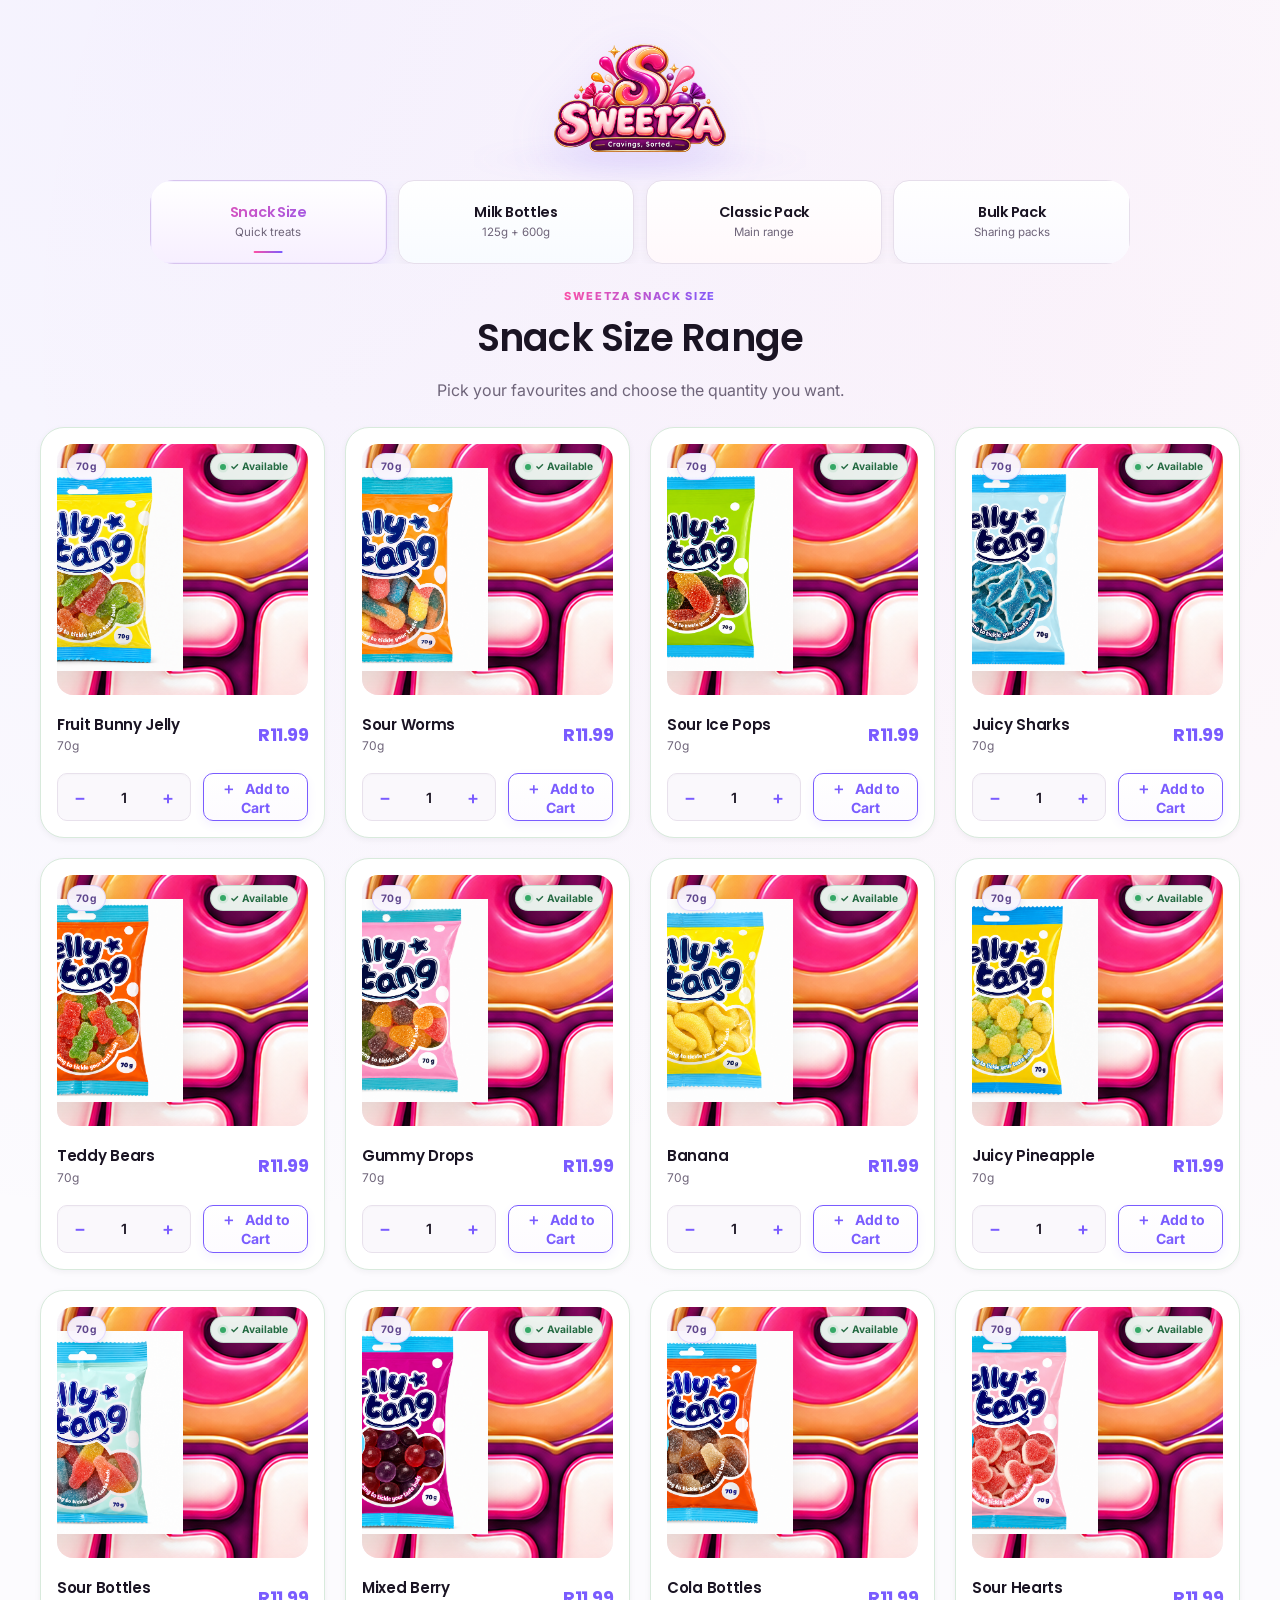
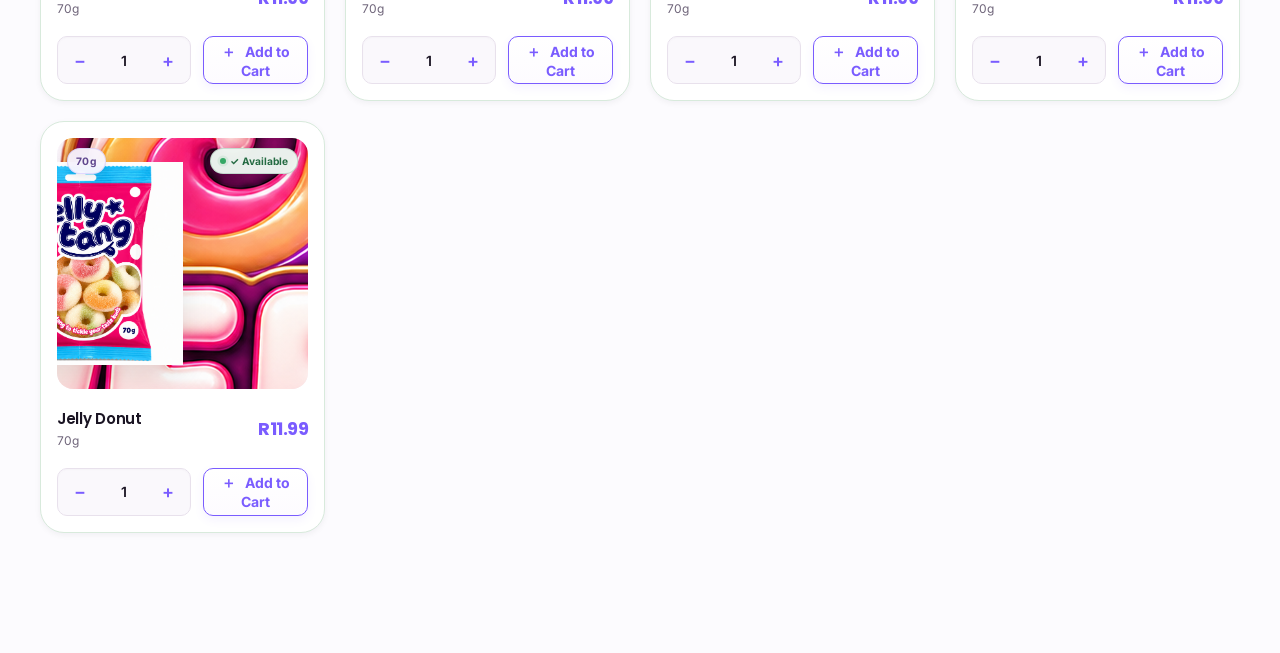
==== commit 3cb23506: "Add files via upload" ====
--- a/index.html
+++ b/index.html
@@ -121,7 +121,7 @@
           <label class="delivery-option">
             <input id="deliveryCourier" type="radio" name="deliveryChoice" value="courier">
             <span>
-              <strong>Courier to your door</strong>
+              <strong>Deliver to your door</strong>
               <small id="courierDeliveryPrice">R99 delivery</small>
             </span>
           </label>
@@ -129,7 +129,7 @@
           <label class="delivery-option">
             <input id="deliveryPudo" type="radio" name="deliveryChoice" value="pudo">
             <span>
-              <strong>Send to Pudo locker</strong>
+              <strong>Collect from a locker</strong>
               <small id="pudoDeliveryPrice">R75 delivery</small>
             </span>
           </label>
--- a/styles.css
+++ b/styles.css
@@ -3571,3 +3571,154 @@
     animation:none !important;
   }
 }
+
+
+
+/* =========================================================
+   v6.18 — Cleaner product badges
+   ========================================================= */
+
+/* Shared badge foundation */
+.pack-badge,
+.stock-badge{
+  top:0.6rem;
+  min-height:1.65rem;
+  padding:0.3rem 0.55rem;
+  display:inline-flex;
+  align-items:center;
+  justify-content:center;
+  gap:0.28rem;
+  border-radius:999rem;
+  font-family:"Inter",system-ui,sans-serif;
+  font-size:0.64rem;
+  font-weight:700;
+  line-height:1;
+  letter-spacing:.01em;
+  text-transform:none;
+  backdrop-filter:blur(8px);
+  -webkit-backdrop-filter:blur(8px);
+  box-shadow:0 0.18rem 0.55rem rgba(28,17,37,.08);
+}
+
+/* Pack size: clean premium neutral chip */
+.pack-badge{
+  left:0.6rem;
+  color:#5f468d;
+  background:rgba(250,247,255,.94);
+  border:1px solid rgba(122,92,255,.18);
+}
+
+/* Stock: simple status chips */
+.stock-badge{
+  right:0.6rem;
+}
+
+/* Available */
+.stock-badge.available{
+  color:#256b43 !important;
+  background:rgba(239,249,243,.96) !important;
+  border:1px solid rgba(46,125,82,.20) !important;
+}
+
+/* Small status dot */
+.stock-badge.available::before{
+  content:"";
+  width:0.38rem;
+  height:0.38rem;
+  flex:none;
+  border-radius:50%;
+  background:#35a866;
+  box-shadow:0 0 0 0.16rem rgba(53,168,102,.10);
+}
+
+/* Out of stock */
+.stock-badge.out{
+  color:#a43b4a !important;
+  background:rgba(255,244,246,.97) !important;
+  border:1px solid rgba(180,63,79,.18) !important;
+}
+
+.stock-badge.out::before{
+  content:"";
+  width:0.38rem;
+  height:0.38rem;
+  flex:none;
+  border-radius:50%;
+  background:#d45a68;
+  box-shadow:0 0 0 0.16rem rgba(212,90,104,.09);
+}
+
+/* Keep product image area uncluttered */
+.product-image{
+  position:relative;
+}
+
+/* Mobile refinement */
+@media(max-width:768px){
+  .pack-badge,
+  .stock-badge{
+    top:0.45rem;
+    min-height:1.5rem;
+    padding:0.26rem 0.46rem;
+    font-size:0.58rem;
+    box-shadow:0 0.14rem 0.4rem rgba(28,17,37,.065);
+  }
+
+  .pack-badge{
+    left:0.45rem;
+  }
+
+  .stock-badge{
+    right:0.45rem;
+  }
+
+  .stock-badge.available::before,
+  .stock-badge.out::before{
+    width:0.32rem;
+    height:0.32rem;
+    box-shadow:none;
+  }
+}
+
+@media(max-width:390px){
+  .pack-badge,
+  .stock-badge{
+    font-size:0.55rem;
+    padding:0.24rem 0.4rem;
+  }
+}
+
+
+/* =========================================================
+   v6.19 — Delivery wording + circular cart button
+   ========================================================= */
+
+.floating-cart-icon-button{
+  width:3.4rem !important;
+  min-width:3.4rem !important;
+  max-width:3.4rem !important;
+  height:3.4rem !important;
+  min-height:3.4rem !important;
+  max-height:3.4rem !important;
+  aspect-ratio:1 / 1;
+  padding:0 !important;
+  border-radius:50% !important;
+  display:grid !important;
+  place-items:center !important;
+}
+
+.cart-button-icon{
+  display:block;
+  line-height:1;
+}
+
+@media(max-width:390px){
+  .floating-cart-icon-button{
+    width:3.15rem !important;
+    min-width:3.15rem !important;
+    max-width:3.15rem !important;
+    height:3.15rem !important;
+    min-height:3.15rem !important;
+    max-height:3.15rem !important;
+  }
+}
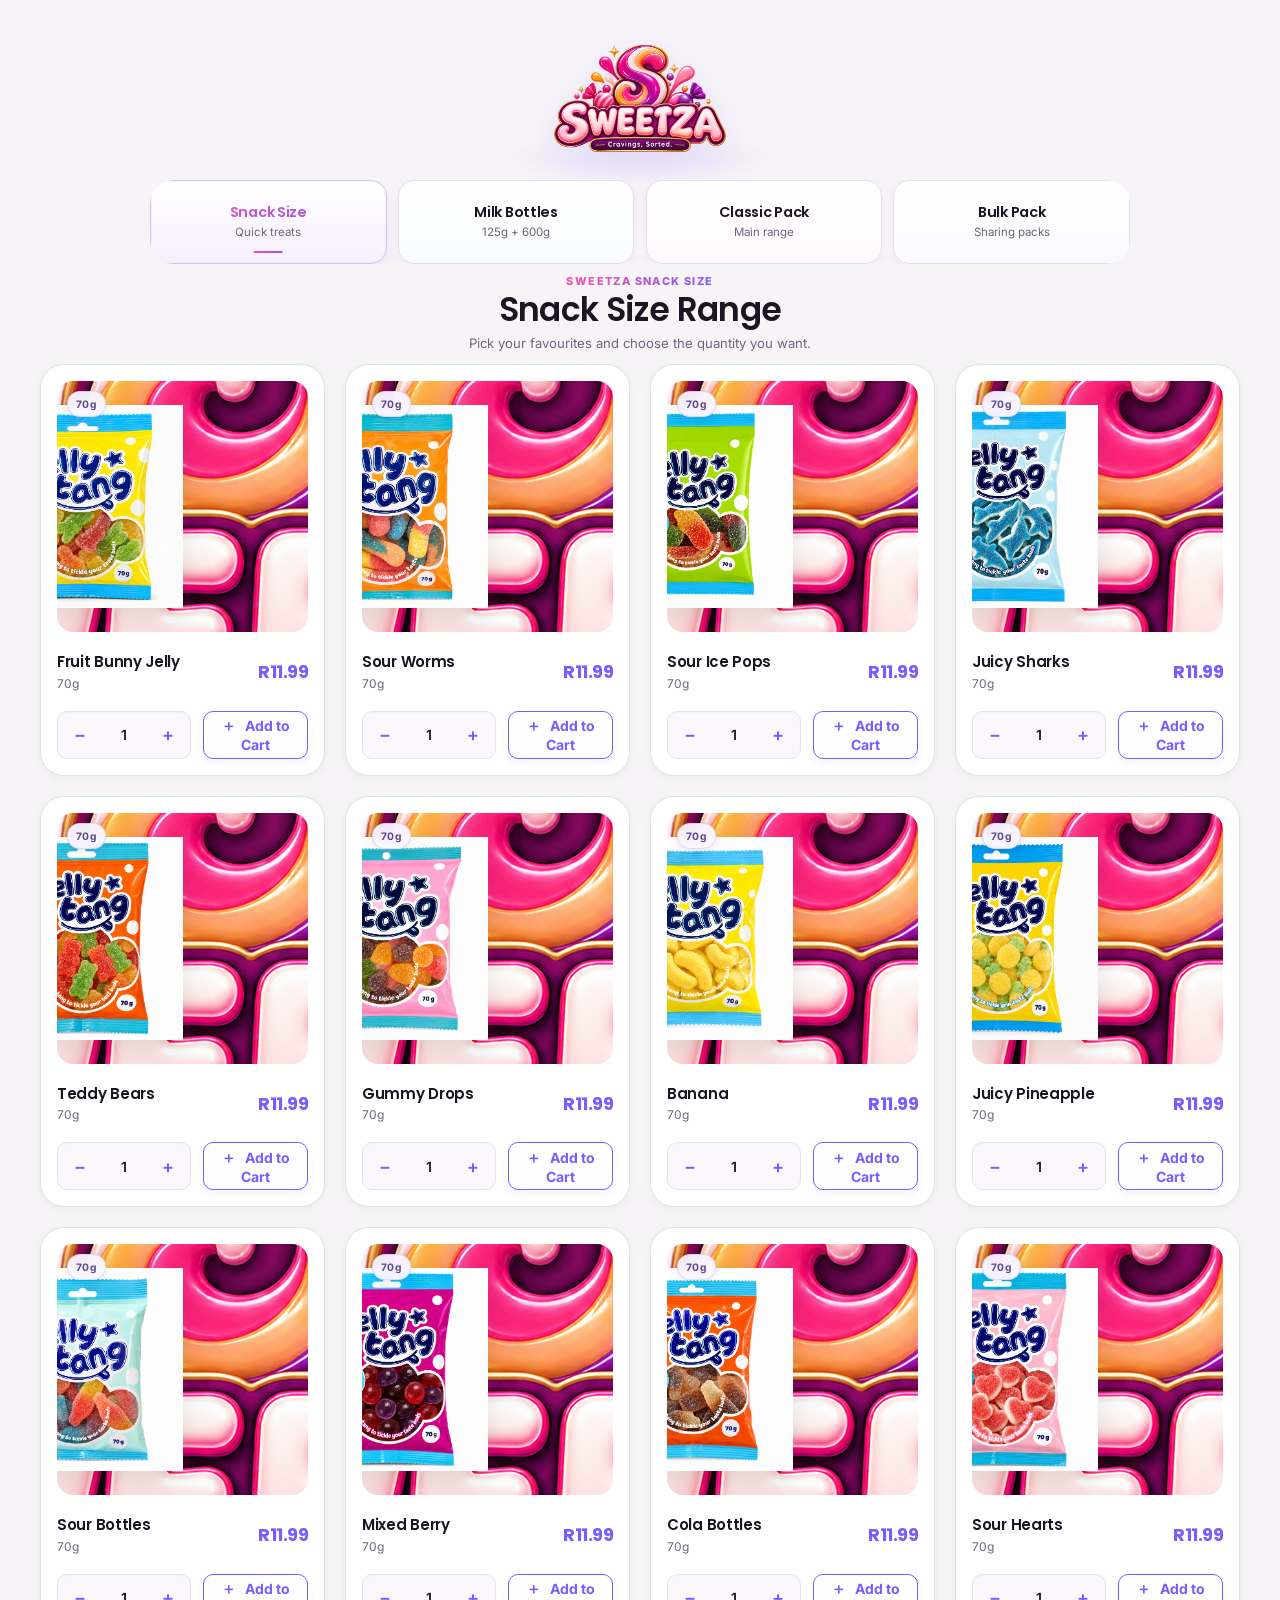
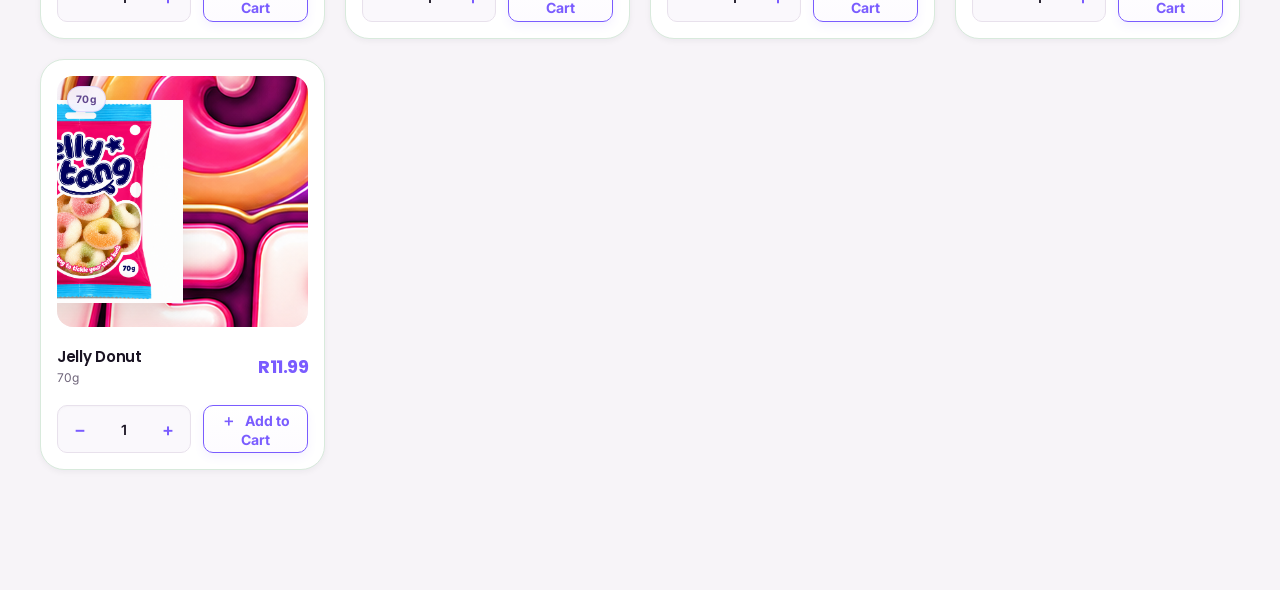
==== commit 795e3455: "Add files via upload" ====
--- a/index.html
+++ b/index.html
@@ -10,7 +10,7 @@
   <link rel="preconnect" href="https://fonts.gstatic.com" crossorigin>
   <link href="https://fonts.googleapis.com/css2?family=Inter:wght@400;500&family=Poppins:wght@500;600&display=swap" rel="stylesheet">
   <link href="https://cdn.jsdelivr.net/npm/flowbite@4.0.1/dist/flowbite.min.css" rel="stylesheet">
-  <link rel="stylesheet" href="styles.css">
+  <link rel="stylesheet" href="styles.css?v=6.34">
 </head>
 <body>
   <a class="skip-link" href="#shop">Skip to products</a>
@@ -246,7 +246,7 @@
   <div class="toast" id="toast" role="status" aria-live="polite"></div>
 
   <script src="https://cdn.jsdelivr.net/npm/flowbite@4.0.1/dist/flowbite.min.js"></script>
-  <script src="default-products.js"></script>
-  <script src="app.js"></script>
+  <script src="default-products.js?v=6.34"></script>
+  <script src="app.js?v=6.34"></script>
 </body>
 </html>
--- a/styles.css
+++ b/styles.css
@@ -3722,3 +3722,305 @@
     max-height:3.15rem !important;
   }
 }
+
+
+/* =========================================================
+   v6.26 — Normal clean storefront
+   Removes experimental background/pattern styling.
+   ========================================================= */
+
+html,
+body{
+  min-height:100%;
+  background:#f7f4f8 !important;
+}
+
+body::before,
+body::after{
+  content:none !important;
+  display:none !important;
+  animation:none !important;
+  background:none !important;
+}
+
+.brand-section{
+  background:#ffffff !important;
+  backdrop-filter:none !important;
+  -webkit-backdrop-filter:none !important;
+}
+
+.shop-section{
+  background:transparent !important;
+  backdrop-filter:none !important;
+  -webkit-backdrop-filter:none !important;
+}
+
+/* Keep category cards clean and standard */
+.category-grid{
+  background:transparent !important;
+}
+
+.category-button,
+.category-button:nth-child(1),
+.category-button:nth-child(2),
+.category-button:nth-child(3),
+.category-button:nth-child(4){
+  filter:none !important;
+  transform:none;
+}
+
+@media(hover:hover) and (pointer:fine){
+  .category-button:hover{
+    transform:translateY(-1px);
+  }
+}
+
+
+/* =========================================================
+   v6.27 — Remove stock badge
+   Stock availability is enforced through disabled controls,
+   not a visible badge.
+   ========================================================= */
+
+.stock-badge{
+  display:none !important;
+}
+
+/* Out-of-stock products remain visibly unavailable */
+.product-card.is-out-of-stock{
+  opacity:.68;
+}
+
+.product-card.is-out-of-stock .qty-stepper,
+.product-card.is-out-of-stock .add-button{
+  cursor:not-allowed !important;
+}
+
+
+/* =========================================================
+   v6.28 — Floating cart icon glass finish
+   Softer mild-purple glass styling, less dark appearance
+   ========================================================= */
+
+.floating-cart-icon-button{
+  background:linear-gradient(180deg, rgba(255,255,255,0.76), rgba(240,232,255,0.92)) !important;
+  border:1px solid rgba(164,129,255,.30) !important;
+  color:#7a5cff !important;
+  box-shadow:
+    0 .7rem 1.5rem rgba(122,92,255,.14),
+    inset 0 1px 0 rgba(255,255,255,.78),
+    inset 0 -.65rem 1rem rgba(169,143,255,.10) !important;
+  backdrop-filter:blur(14px) saturate(140%);
+  -webkit-backdrop-filter:blur(14px) saturate(140%);
+}
+
+.floating-cart-icon-button::before{
+  content:"";
+  position:absolute;
+  inset:.24rem;
+  border-radius:50%;
+  background:linear-gradient(180deg, rgba(255,255,255,.5), rgba(255,255,255,.06));
+  pointer-events:none;
+}
+
+.floating-cart-icon-button:hover{
+  box-shadow:
+    0 .9rem 1.85rem rgba(122,92,255,.18),
+    inset 0 1px 0 rgba(255,255,255,.85),
+    inset 0 -.65rem 1rem rgba(169,143,255,.14) !important;
+}
+
+.floating-cart-icon-button:active{
+  box-shadow:
+    0 .55rem 1rem rgba(122,92,255,.14),
+    inset 0 1px 0 rgba(255,255,255,.8),
+    inset 0 -.5rem .9rem rgba(169,143,255,.15) !important;
+}
+
+.cart-button-icon{
+  position:relative;
+  z-index:1;
+  color:#7c5cff;
+  text-shadow:0 1px 0 rgba(255,255,255,.45);
+}
+
+.cart-button-badge{
+  z-index:2;
+  border-color:rgba(255,255,255,.95);
+  box-shadow:0 .2rem .55rem rgba(122,92,255,.22);
+}
+
+
+/* =========================================================
+   v6.29 — Single background + compact range heading
+   ========================================================= */
+
+:root{
+  --sweetza-page-bg:#f7f4f8;
+}
+
+/* One consistent background across the storefront */
+html,
+body,
+main,
+.brand-section,
+.shop-section{
+  background:var(--sweetza-page-bg) !important;
+}
+
+.brand-section,
+.shop-section{
+  backdrop-filter:none !important;
+  -webkit-backdrop-filter:none !important;
+}
+
+/* Keep category navigation sitting naturally on the same background */
+.category-grid{
+  background:transparent !important;
+}
+
+/* Compact the range heading so products begin higher on mobile */
+.shop-section{
+  padding-top:0 !important;
+}
+
+.shop-heading{
+  margin-top:0 !important;
+  margin-bottom:0.75rem !important;
+  padding-top:0.35rem !important;
+}
+
+.shop-heading > div{
+  display:flex;
+  flex-direction:column;
+  align-items:center;
+  gap:0.15rem;
+}
+
+.shop-heading .eyebrow{
+  margin:0 !important;
+  font-size:0.68rem !important;
+  line-height:1.15 !important;
+  letter-spacing:0.13em !important;
+}
+
+.shop-heading h1{
+  margin:0.15rem 0 0 !important;
+  font-size:clamp(1.65rem,7vw,2.05rem) !important;
+  line-height:1.08 !important;
+}
+
+.shop-heading p{
+  margin:0.28rem auto 0 !important;
+  max-width:30rem !important;
+  font-size:0.82rem !important;
+  line-height:1.35 !important;
+}
+
+/* Pull the range section closer to the category cards */
+.category-grid{
+  margin-bottom:0.35rem !important;
+}
+
+@media(max-width:768px){
+  .brand-section{
+    padding-bottom:0.5rem !important;
+  }
+
+  .category-grid{
+    margin-bottom:0.25rem !important;
+  }
+
+  .shop-heading{
+    margin-bottom:0.65rem !important;
+    padding-top:0.2rem !important;
+  }
+
+  .shop-heading .eyebrow{
+    font-size:0.64rem !important;
+    letter-spacing:0.12em !important;
+  }
+
+  .shop-heading h1{
+    font-size:clamp(1.55rem,7.2vw,1.9rem) !important;
+  }
+
+  .shop-heading p{
+    margin-top:0.22rem !important;
+    font-size:0.78rem !important;
+    line-height:1.3 !important;
+  }
+}
+
+
+/* =========================================================
+   v6.30 — Free-delivery confetti celebration
+   Small one-time burst when subtotal crosses R500.
+   ========================================================= */
+
+.free-delivery-confetti{
+  position:fixed;
+  inset:0;
+  z-index:10050;
+  overflow:hidden;
+  pointer-events:none;
+}
+
+.free-delivery-confetti-piece{
+  --x:50vw;
+  --drift:0px;
+  --delay:0s;
+  --duration:1.15s;
+  --rotate:360deg;
+  --hue:295;
+  position:absolute;
+  left:var(--x);
+  top:-1rem;
+  width:.46rem;
+  height:.72rem;
+  border-radius:.12rem;
+  background:hsl(var(--hue) 82% 66%);
+  box-shadow:0 1px 2px rgba(50,28,64,.10);
+  opacity:0;
+  transform:translate3d(0,-1rem,0) rotate(0deg);
+  animation:sweetzaConfettiFall var(--duration) cubic-bezier(.18,.7,.25,1) var(--delay) forwards;
+}
+
+.free-delivery-confetti-piece:nth-child(3n){
+  width:.36rem;
+  height:.36rem;
+  border-radius:50%;
+}
+
+.free-delivery-confetti-piece:nth-child(4n){
+  width:.58rem;
+  height:.24rem;
+  border-radius:999rem;
+}
+
+@keyframes sweetzaConfettiFall{
+  0%{
+    opacity:0;
+    transform:translate3d(0,-1rem,0) rotate(0deg) scale(.85);
+  }
+  10%{
+    opacity:1;
+  }
+  100%{
+    opacity:0;
+    transform:translate3d(var(--drift),58vh,0) rotate(var(--rotate)) scale(1);
+  }
+}
+
+@media(max-width:768px){
+  .free-delivery-confetti-piece{
+    width:.4rem;
+    height:.62rem;
+  }
+}
+
+@media(prefers-reduced-motion:reduce){
+  .free-delivery-confetti{
+    display:none !important;
+  }
+}
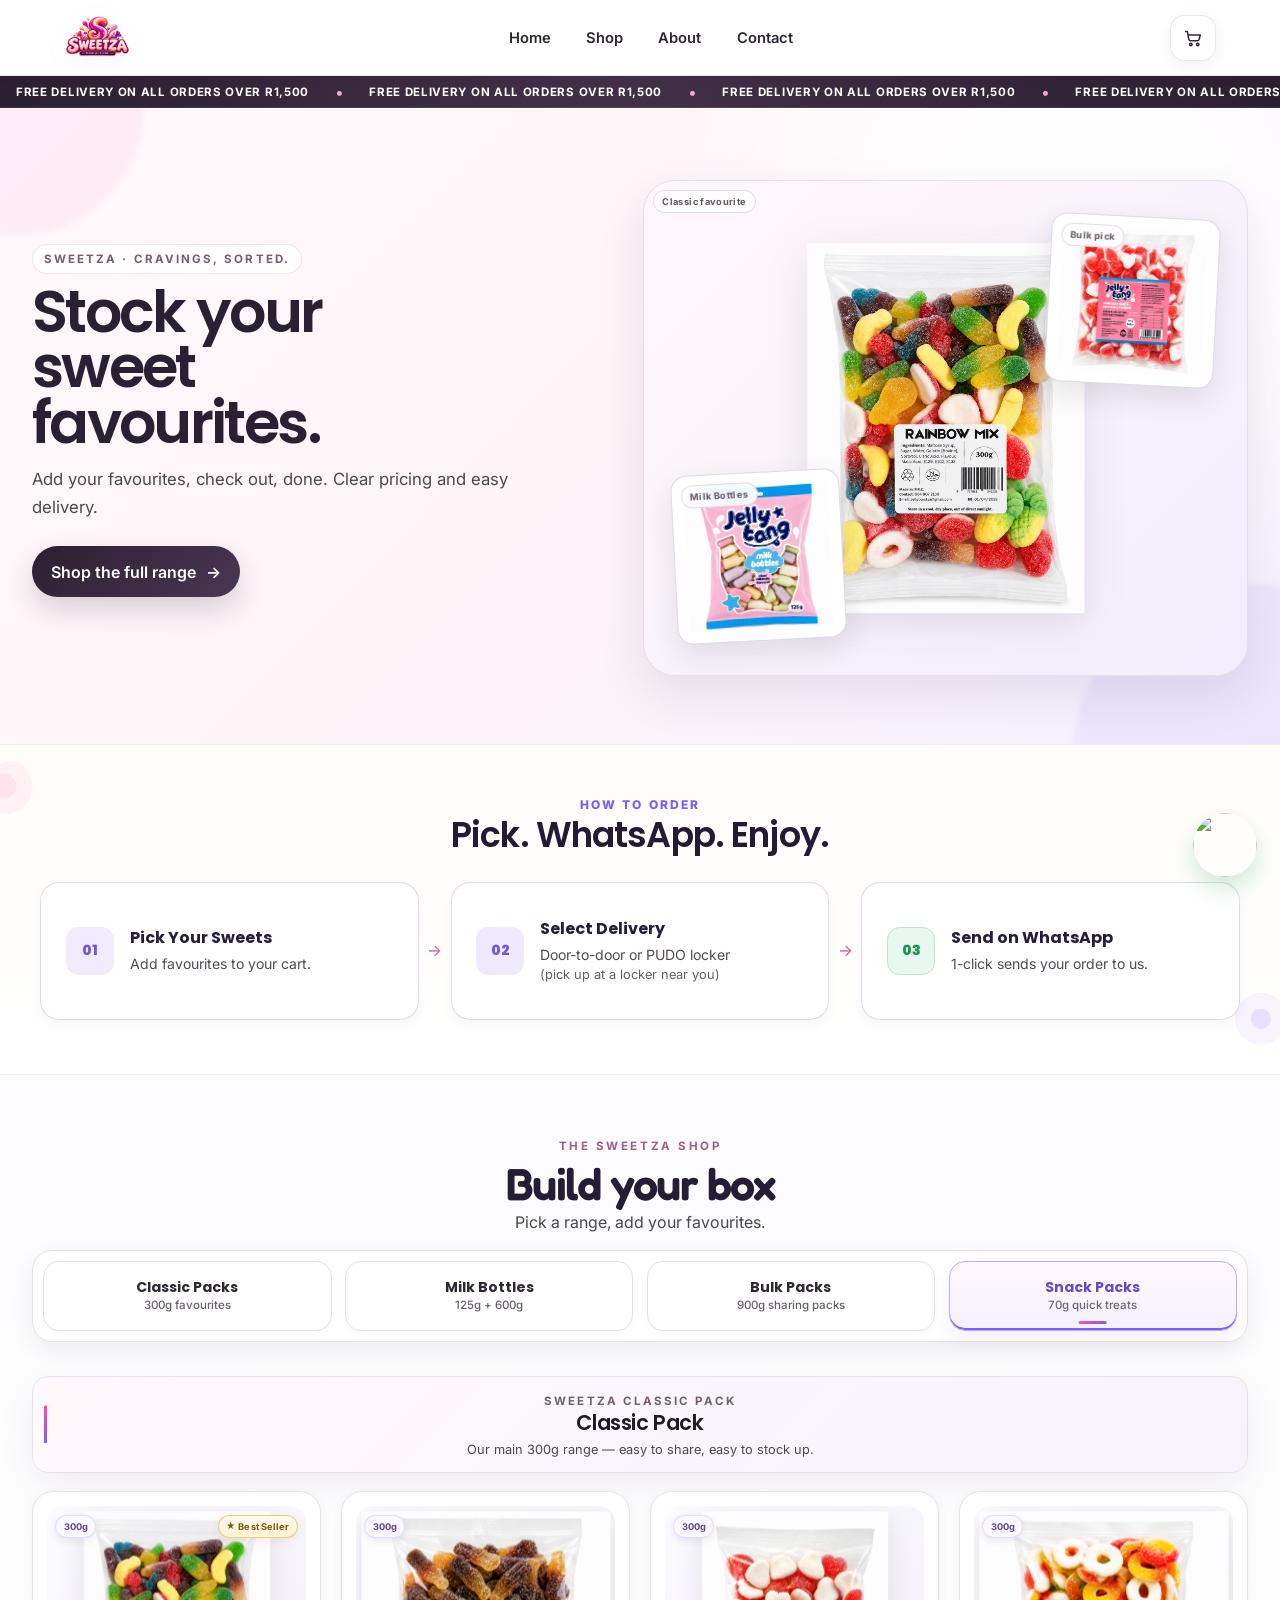
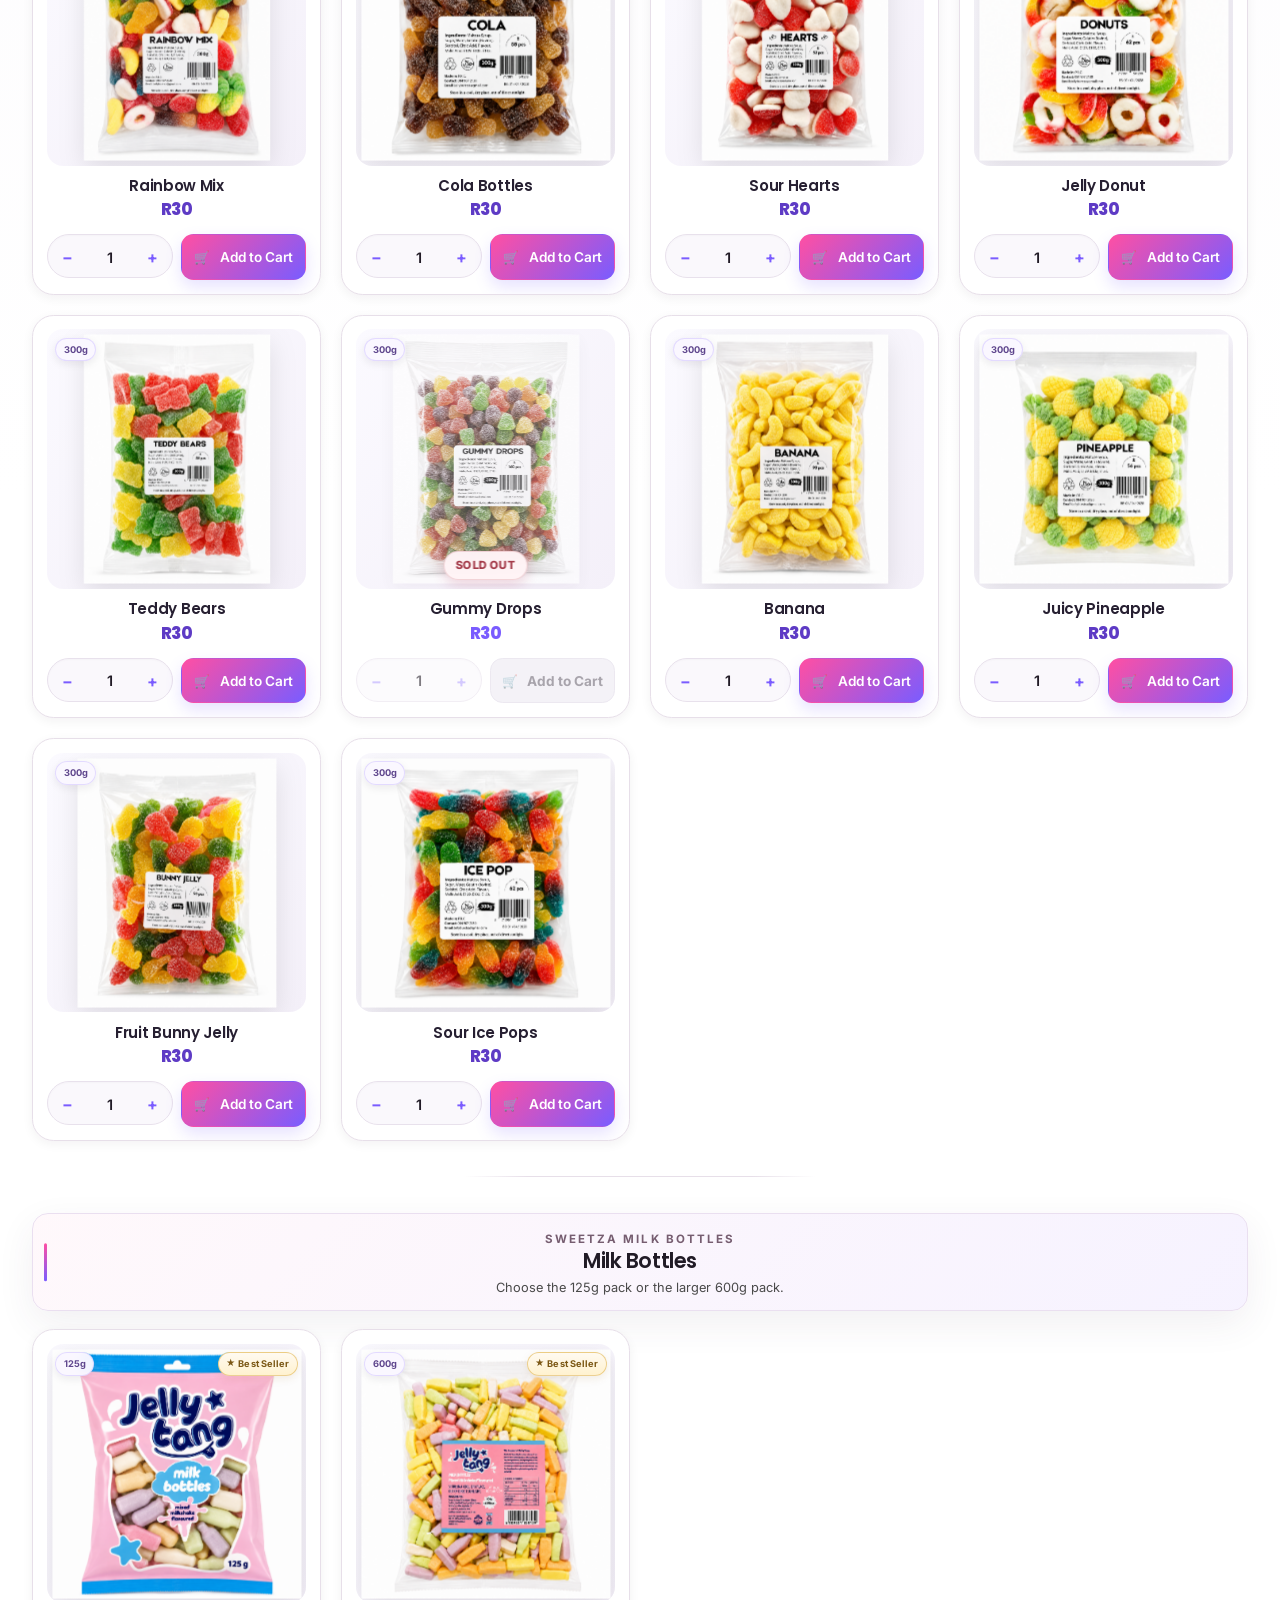
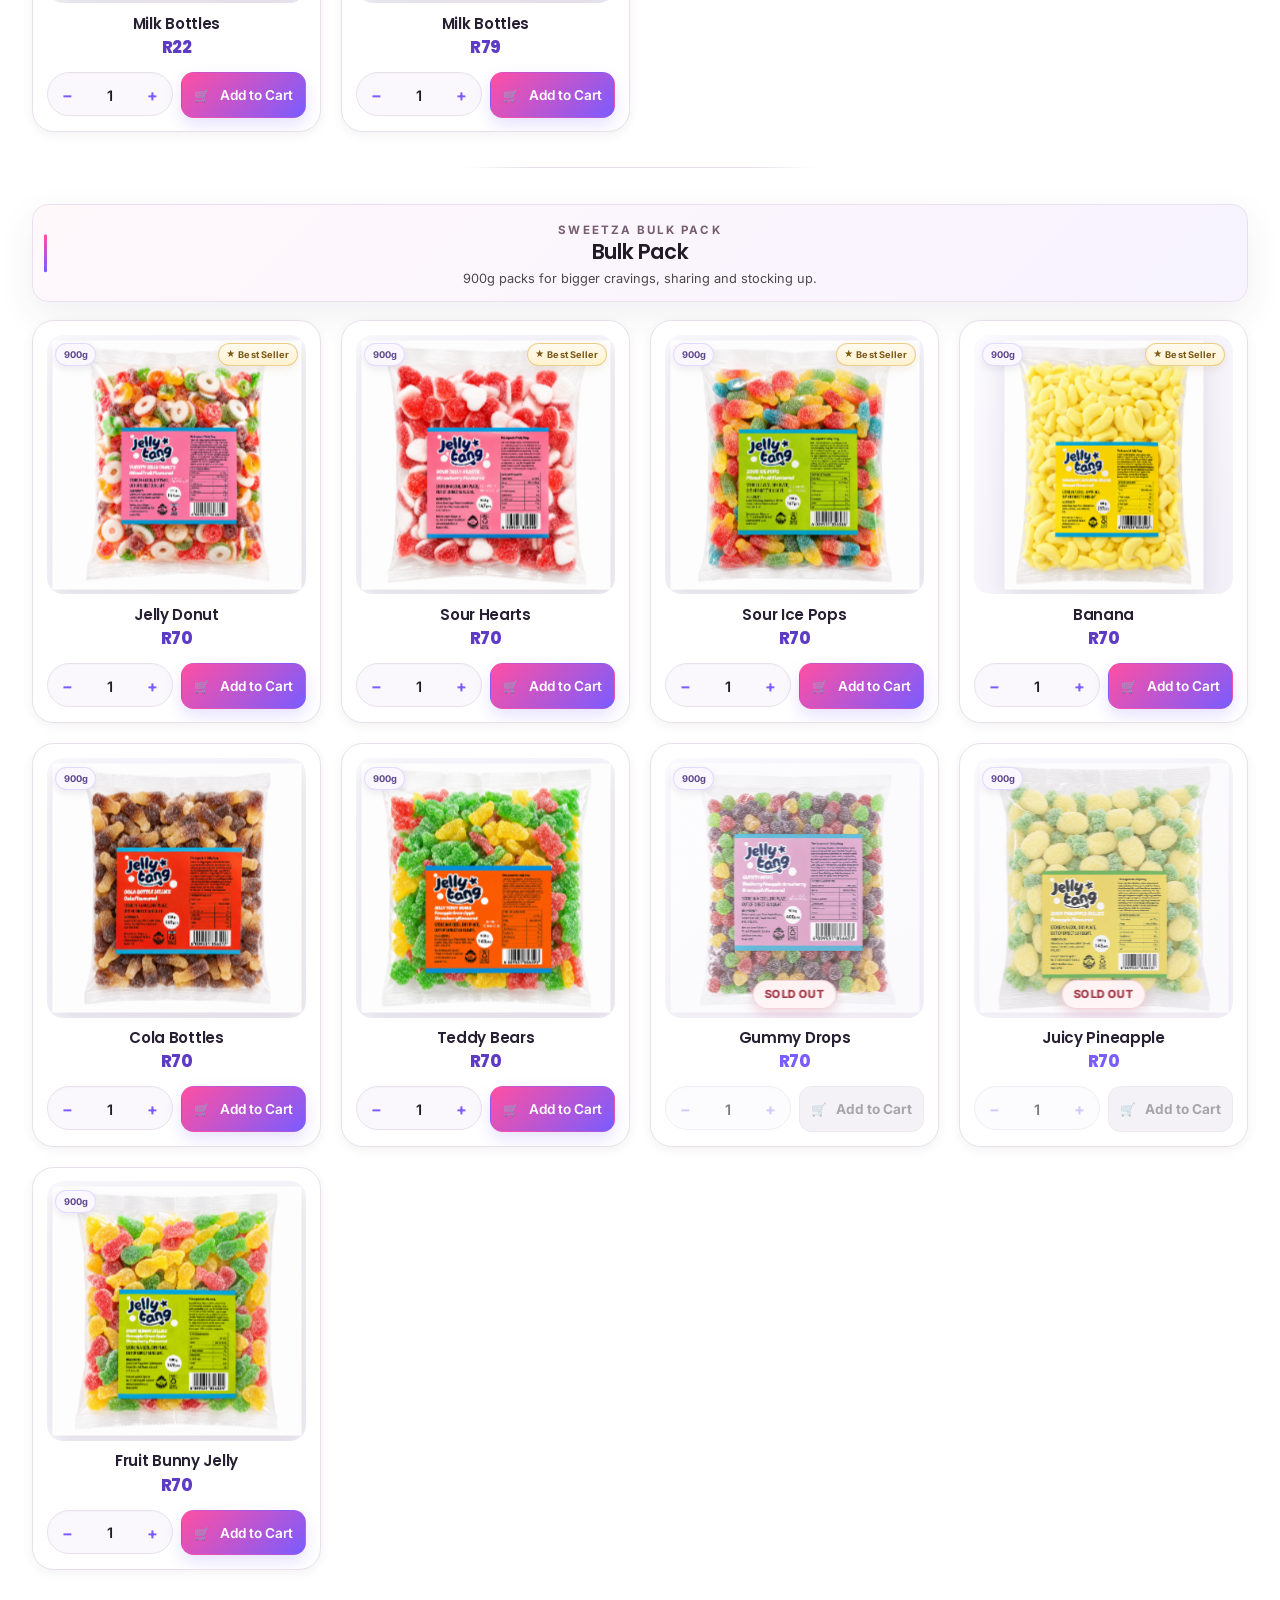
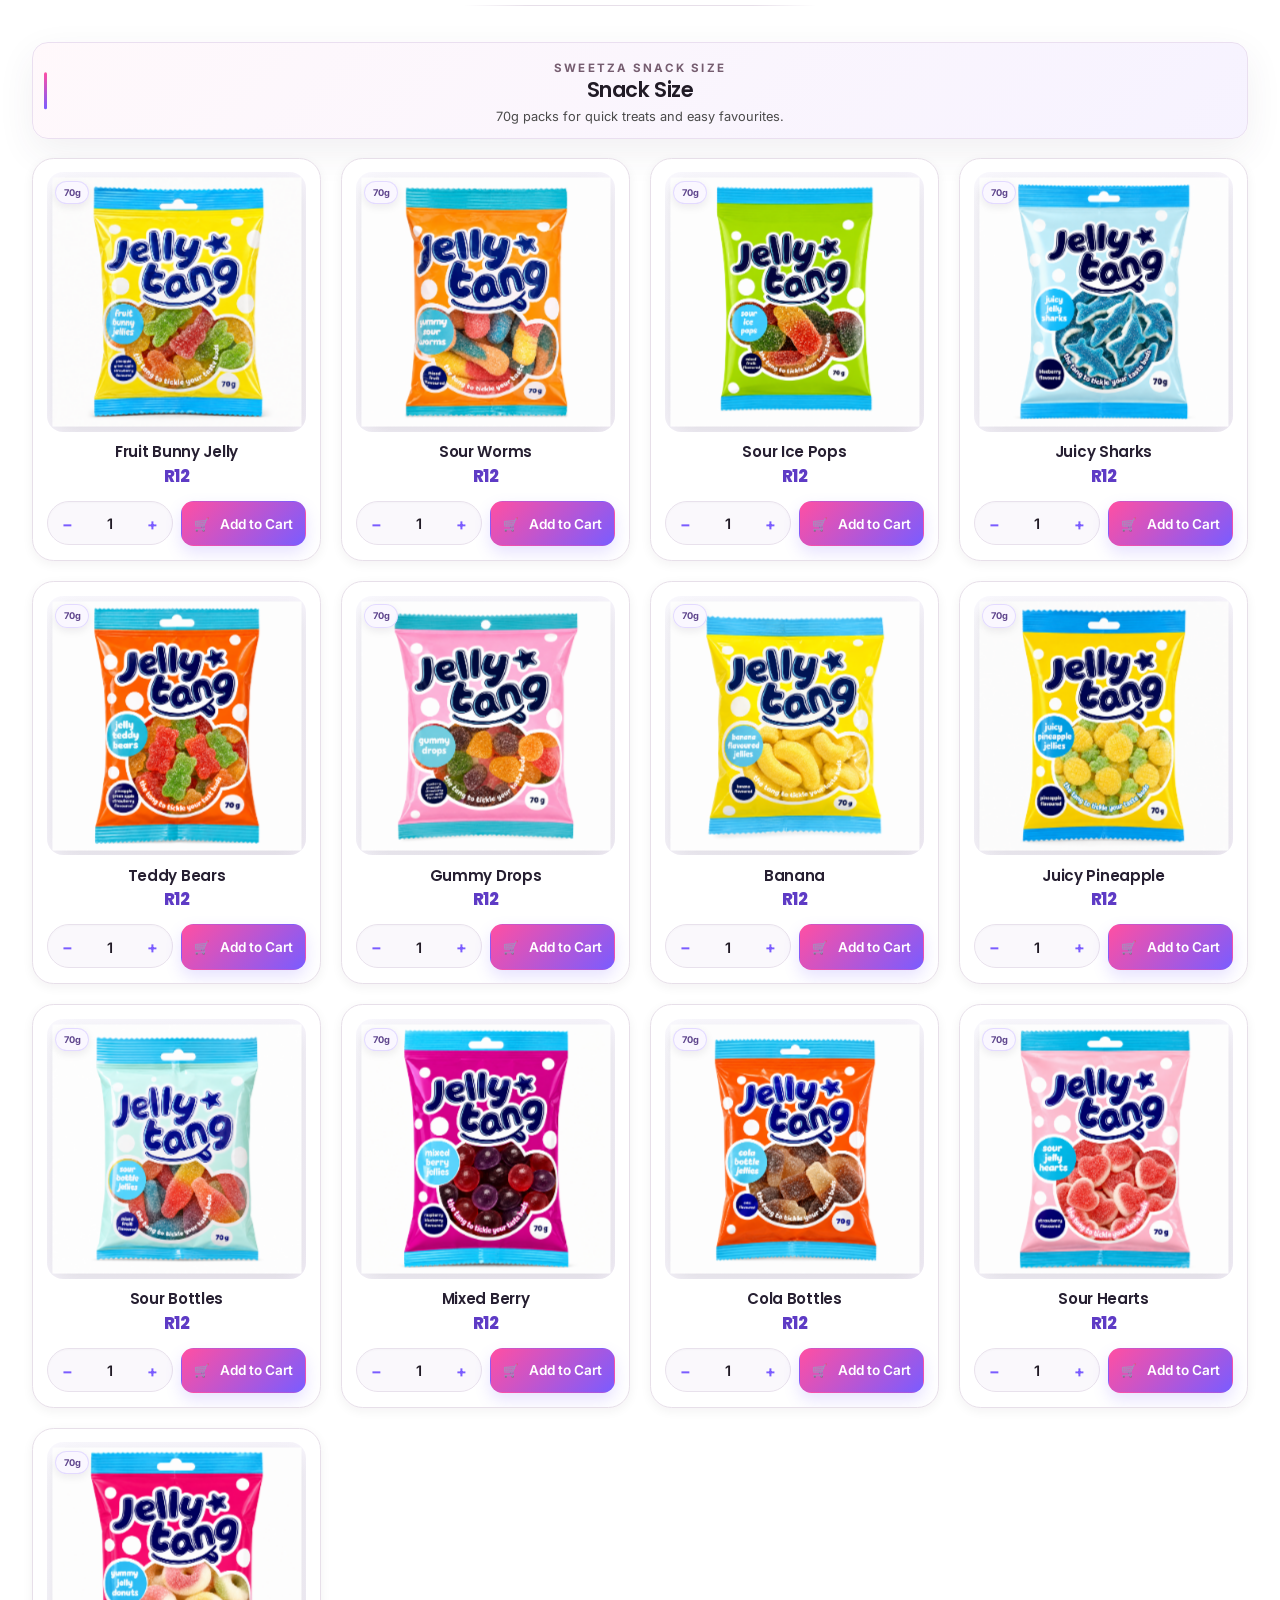
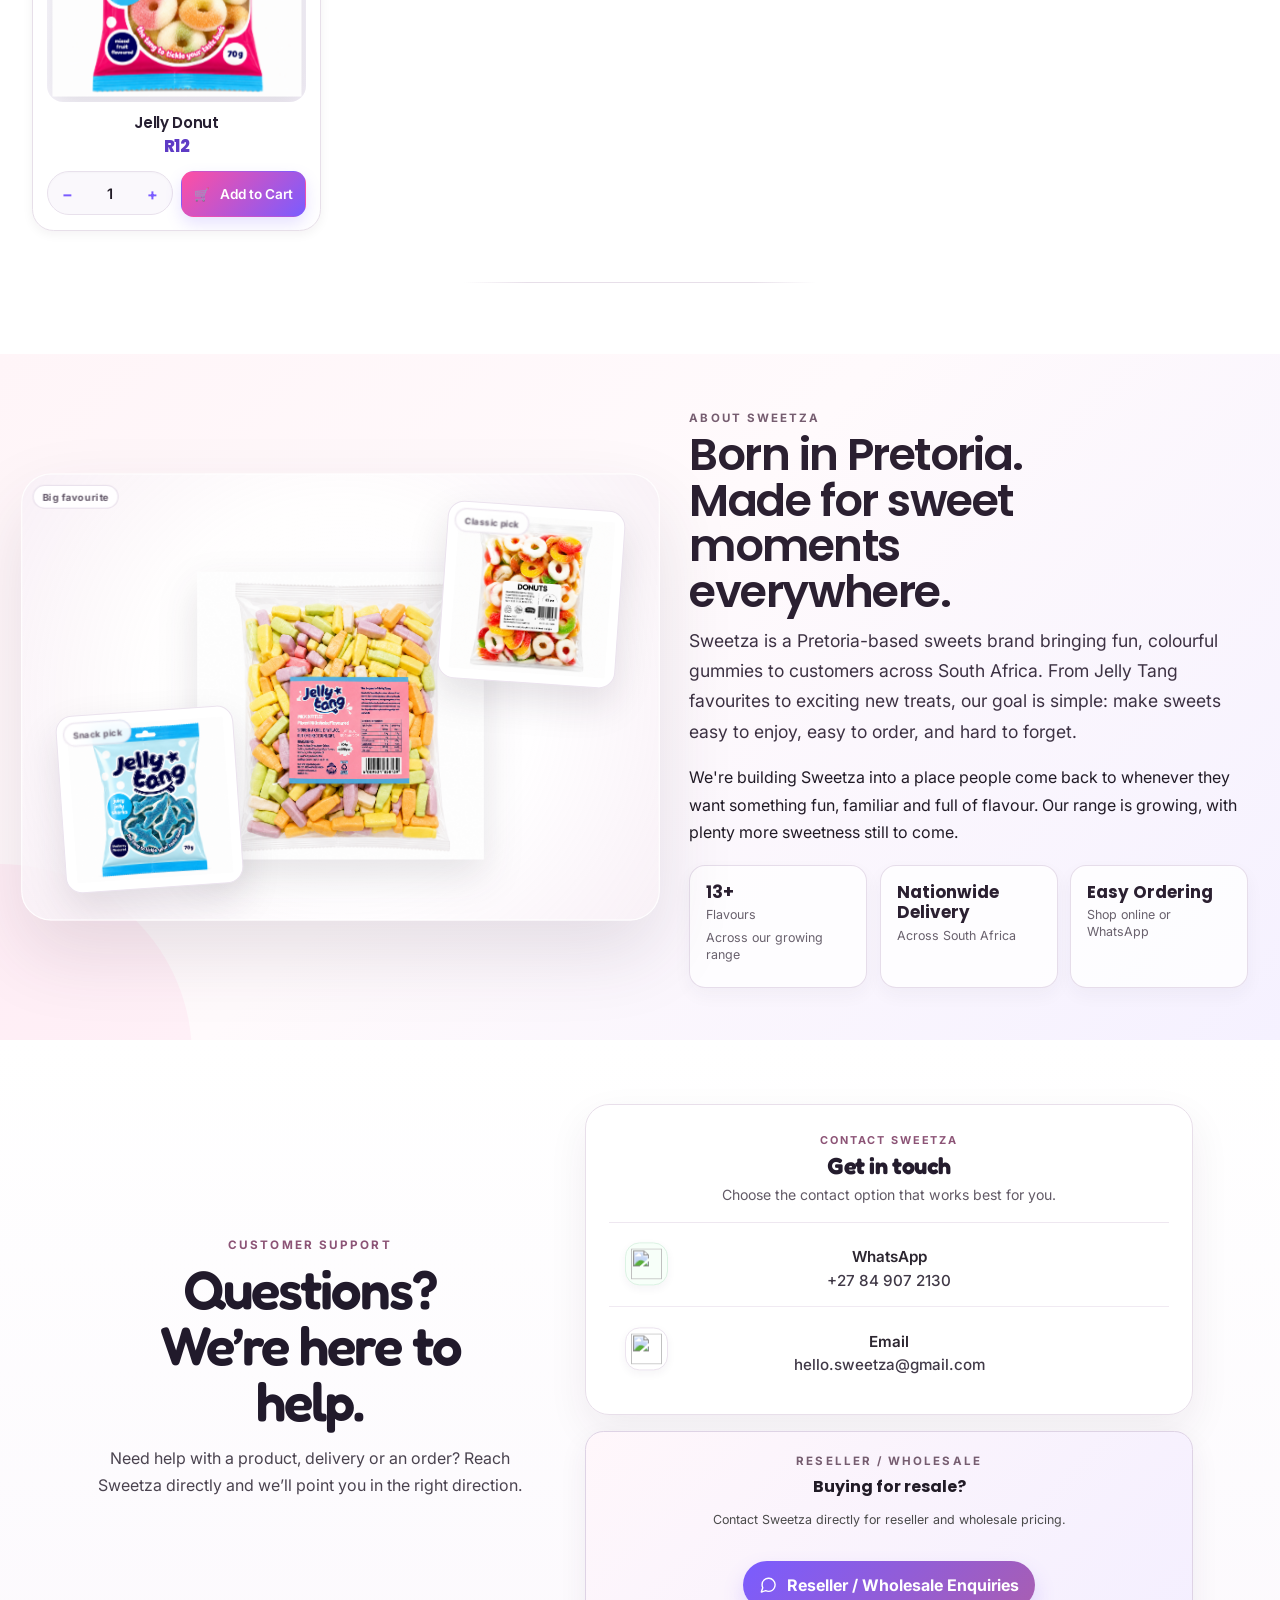
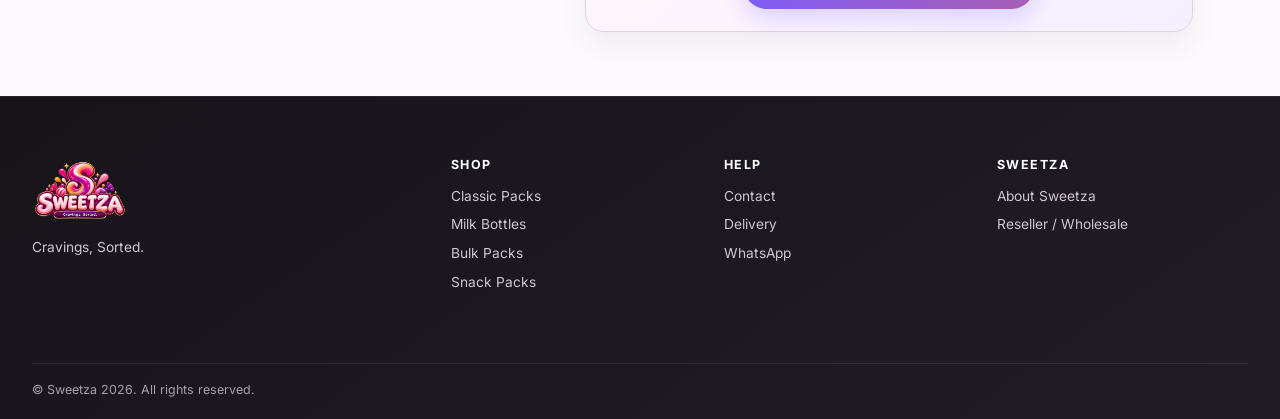
==== commit 42f3a36d: "Add files via upload" ====
--- a/index.html
+++ b/index.html
@@ -4,60 +4,289 @@
   <meta charset="utf-8">
   <meta name="viewport" content="width=device-width,initial-scale=1,viewport-fit=cover">
   <meta name="theme-color" content="#ffffff">
-  <meta name="description" content="Browse Sweetza sweets and send your order directly on WhatsApp.">
-  <title>Sweetza</title>
+  <meta name="description" content="Shop Sweetza sweets, learn how ordering works, choose delivery and place your order on one easy page.">
+  <title>Sweetza | Cravings, Sorted.</title>
   <link rel="preconnect" href="https://fonts.googleapis.com">
   <link rel="preconnect" href="https://fonts.gstatic.com" crossorigin>
-  <link href="https://fonts.googleapis.com/css2?family=Inter:wght@400;500&family=Poppins:wght@500;600&display=swap" rel="stylesheet">
-  <link href="https://cdn.jsdelivr.net/npm/flowbite@4.0.1/dist/flowbite.min.css" rel="stylesheet">
-  <link rel="stylesheet" href="styles.css?v=6.34">
+  <link href="https://fonts.googleapis.com/css2?family=Fredoka:wght@500;600&family=Inter:wght@400;500;600&family=Poppins:wght@500;600&display=swap" rel="stylesheet">
+  <link rel="stylesheet" href="styles.css?v=15.5-wholesalecardcenter">
+
+  <style id="sweetza-add-cart-gradient-fix">
+    #shop .product-card button.add-button:not(:disabled){
+      background-color:#7a5cff !important;
+      background-image:linear-gradient(135deg,#ff4fa3 0%,#7a5cff 100%) !important;
+      border-color:transparent !important;
+      color:#fff !important;
+    }
+  </style>
 </head>
 <body>
-  <a class="skip-link" href="#shop">Skip to products</a>
+  <a class="skip-link" href="#shop-start">Skip to products</a>
+
+  <header class="site-header" id="siteHeader">
+    <div class="container header-inner smart-header-grid">
+      <details class="mobile-menu header-menu">
+        <summary aria-label="Open navigation menu">
+          <span class="premium-hamburger" aria-hidden="true">
+            <span class="premium-hamburger-line line-pink"></span>
+            <span class="premium-hamburger-line line-purple"></span>
+            <span class="premium-hamburger-line line-blue"></span>
+          </span>
+        </summary>
+        <nav class="mobile-menu-panel" aria-label="Main navigation">
+          <a href="#home" onclick="this.closest('details').removeAttribute('open')">Home</a>
+          <a href="#shop-start" onclick="this.closest('details').removeAttribute('open')">Shop</a>
+          <a href="#how-to-order" onclick="this.closest('details').removeAttribute('open')">How to order</a>
+          <a href="#about" onclick="this.closest('details').removeAttribute('open')">About</a>
+          <a href="#contact" onclick="this.closest('details').removeAttribute('open')">Contact</a>
+          <a href="#wholesale" onclick="this.closest('details').removeAttribute('open')">Reseller / Wholesale</a>
+        </nav>
+      </details>
+
+      <a class="header-brand centered-header-brand" href="#home" aria-label="Sweetza home" onclick="goHomeTop(event)">
+        <img src="assets/brand/sweetza-logo.png" alt="Sweetza" onerror="this.hidden=true;this.nextElementSibling.hidden=false;">
+        <span class="brand-wordmark" hidden>SWEETZA<span class="brand-dot">•</span></span>
+      </a>
+
+      <nav class="desktop-main-nav" aria-label="Desktop navigation">
+        <a href="#home">Home</a>
+        <a href="#shop-start">Shop</a>
+        <a href="#about">About</a>
+        <a href="#contact">Contact</a>
+      </nav>
+
+      <button class="header-cart-button icon-cart-button" type="button" onclick="openCart()" aria-label="Open shopping cart">
+        <svg viewBox="0 0 24 24" aria-hidden="true" focusable="false">
+          <path d="M3 4h2l1.7 9.1a2 2 0 0 0 2 1.6h7.9a2 2 0 0 0 1.9-1.4L20 8H7.1"></path>
+          <circle cx="9" cy="19" r="1.4"></circle>
+          <circle cx="17" cy="19" r="1.4"></circle>
+        </svg>
+      </button>
+    </div>
+  </header>
+
+  <div class="promo-ticker" aria-label="Free delivery promotion">
+    <div class="promo-ticker-track">
+      <span>Free Delivery On ALL orders Over R1,500</span><i aria-hidden="true">•</i>
+      <span>Free Delivery On ALL orders Over R1,500</span><i aria-hidden="true">•</i>
+      <span>Free Delivery On ALL orders Over R1,500</span><i aria-hidden="true">•</i>
+      <span>Free Delivery On ALL orders Over R1,500</span><i aria-hidden="true">•</i>
+    </div>
+  </div>
+
   <main>
-    <section class="brand-section">
-      <div class="container brand-wrap">
-        <img class="brand-logo" src="assets/brand/sweetza-logo.png" alt="Sweetza">
-        
-      </div>
-    </section>
-
-<nav class="container category-grid" id="categoryGrid" aria-label="Product ranges">
-      <button class="category-button active" data-category="70g" aria-pressed="true">
-        <strong>Snack Size</strong>
-        <span>Quick treats</span>
-      </button>
-      <button class="category-button" data-category="Milk Bottles" aria-pressed="false">
-        <strong>Milk Bottles</strong>
-        <span>125g + 600g</span>
-      </button>
-      <button class="category-button" data-category="300g" aria-pressed="false">
-        <strong>Classic Pack</strong>
-        <span>Main range</span>
-      </button>
-      <button class="category-button" data-category="900g" aria-pressed="false">
-        <strong>Bulk Pack</strong>
-        <span>Sharing packs</span>
-      </button>
-    </nav>
-
-<section class="shop-section" id="shop">
+    <section class="hero" id="home">
+      <div class="container hero-grid">
+        <div class="hero-copy">
+          <span class="eyebrow">SWEETZA · CRAVINGS, SORTED.</span>
+          <h1>Stock your sweet favourites.</h1>
+          <p>Add your favourites, check out, done. Clear pricing and easy delivery.</p>
+          <div class="hero-actions">
+            <a class="primary-link hero-shop-link" href="#shop-start">Shop the full range <span aria-hidden="true">→</span></a>
+          </div>
+          <div class="hero-trust-row" aria-label="Delivery options">
+          </div>
+        </div>
+        <div class="hero-visual" aria-label="Sweetza product selection">
+          <div class="hero-main-product"><span class="showcase-label">Classic favourite</span><img src="assets/products/300g/rainbow-mix.png" alt="Rainbow Mix 300g"></div>
+          <div class="hero-mini-product hero-mini-left"><span class="showcase-label">Milk Bottles</span><img src="assets/products/milk-bottles/milk-bottles-125g.png" alt="Milk Bottles 125g"></div>
+          <div class="hero-mini-product hero-mini-right"><span class="showcase-label">Bulk pick</span><img src="assets/products/900g/sour-hearts.png" alt="Sour Hearts 900g"></div>
+        </div>
+      </div>
+    </section>
+
+    <section class="order-guide" id="how-to-order">
       <div class="container">
-        <div class="shop-heading">
-          <div>
-            <span class="eyebrow" id="rangeEyebrow">Sweetza Snack Size</span>
-            <h1 id="rangeTitle">Snack Size Range</h1>
-            <p id="rangeCopy">Pick your favourites and choose the quantity you want.</p>
-          </div>
-        </div>
-
-        <div class="product-grid" id="productGrid70g"></div>
-        <div class="product-grid hidden" id="productGridMilkBottles"></div>
-        <div class="product-grid hidden" id="productGrid300g"></div>
-        <div class="product-grid hidden" id="productGrid900g"></div>
+        <div class="section-heading centered compact-heading">
+          <span class="eyebrow">How to order</span>
+          <h2>Pick. WhatsApp. Enjoy.</h2>
+        </div>
+        <div class="order-flow" aria-label="How to place a Sweetza order">
+          <div class="order-flow-step order-step-pick">
+            <span class="step-number-badge" aria-hidden="true">01</span>
+            <div class="order-step-copy">
+              <strong>Pick Your Sweets</strong>
+              <small>Add favourites to your cart.</small>
+            </div>
+          </div>
+          <span class="order-flow-arrow" aria-hidden="true">↓</span>
+          <div class="order-flow-step order-step-delivery">
+            <span class="step-number-badge" aria-hidden="true">02</span>
+            <div class="order-step-copy">
+              <strong>Select Delivery</strong>
+              <small>Door-to-door or PUDO locker<span class="delivery-note">(pick up at a locker near you)</span></small>
+            </div>
+          </div>
+          <span class="order-flow-arrow" aria-hidden="true">↓</span>
+          <div class="order-flow-step order-step-whatsapp">
+            <span class="step-number-badge" aria-hidden="true">03</span>
+            <div class="order-step-copy">
+              <strong>Send on WhatsApp</strong>
+              <small>1-click sends your order to us.</small>
+            </div>
+          </div>
+        </div>
+      </div>
+    </section>
+
+    <section class="shop-section" id="shop">
+      <div class="container">
+        <div class="section-heading shop-heading" id="shop-start">
+          <span class="eyebrow">The Sweetza Shop</span>
+          <h2>Build your box</h2>
+          <p>Pick a range, add your favourites.</p>
+        </div>
+
+        <nav class="shop-category-tabs" id="shopCategoryTabs" aria-label="Sweetza product ranges">
+          <a class="shop-category-tab active" href="#classic-pack" data-shop-tab="300g" aria-current="true"><strong>Classic Packs</strong><span>300g favourites</span></a>
+          <a class="shop-category-tab" href="#milk-bottles" data-shop-tab="Milk Bottles"><strong>Milk Bottles</strong><span>125g + 600g</span></a>
+          <a class="shop-category-tab" href="#bulk-pack" data-shop-tab="900g"><strong>Bulk Packs</strong><span>900g sharing packs</span></a>
+          <a class="shop-category-tab" href="#snack-size" data-shop-tab="70g"><strong>Snack Packs</strong><span>70g quick treats</span></a>
+        </nav>
+
+        <section class="product-range-block featured-range" id="classic-pack" data-category-section="300g">
+          <div class="range-heading range-heading-row">
+            <div><span class="eyebrow">Sweetza Classic Pack</span><h3>Classic Pack</h3></div>
+            <p>Our main 300g range — easy to share, easy to stock up.</p>
+          </div>
+          <div class="product-grid" id="productGrid300g"></div>
+        </section>
+
+        <section class="product-range-block" id="milk-bottles" data-category-section="Milk Bottles">
+          <div class="range-heading range-heading-row">
+            <div><span class="eyebrow">Sweetza Milk Bottles</span><h3>Milk Bottles</h3></div>
+            <p>Choose the 125g pack or the larger 600g pack.</p>
+          </div>
+          <div class="product-grid" id="productGridMilkBottles"></div>
+        </section>
+
+        <section class="product-range-block" id="bulk-pack" data-category-section="900g">
+          <div class="range-heading range-heading-row">
+            <div><span class="eyebrow">Sweetza Bulk Pack</span><h3>Bulk Pack</h3></div>
+            <p>900g packs for bigger cravings, sharing and stocking up.</p>
+          </div>
+          <div class="product-grid" id="productGrid900g"></div>
+        </section>
+
+        <section class="product-range-block" id="snack-size" data-category-section="70g">
+          <div class="range-heading range-heading-row">
+            <div><span class="eyebrow">Sweetza Snack Size</span><h3>Snack Size</h3></div>
+            <p>70g packs for quick treats and easy favourites.</p>
+          </div>
+          <div class="product-grid" id="productGrid70g"></div>
+        </section>
+      </div>
+    </section>
+
+    <section class="about-section" id="about">
+      <div class="container about-grid">
+        <div class="about-visual">
+          <div class="about-product-main"><span class="showcase-label">Big favourite</span><img src="assets/products/milk-bottles/milk-bottles-600g.png" alt="Sweetza Milk Bottles 600g"></div>
+          <div class="about-mini-card"><span class="showcase-label">Snack pick</span><img src="assets/products/70g/juicy-sharks.png" alt="Sweetza Juicy Sharks 70g"></div>
+          <div class="about-mini-card"><span class="showcase-label">Classic pick</span><img src="assets/products/300g/jelly-donut.png" alt="Sweetza Jelly Donut 300g"></div>
+        </div>
+        <div class="about-copy">
+          <div class="about-mobile-content">
+            <span class="eyebrow">About Sweetza</span>
+            <h2>A Pretoria sweet brand with more on the way.</h2>
+            <p class="about-lead">Sweetza is based in Pretoria and focuses on gummy sweets, including the Jelly Tang range, with nationwide delivery across South Africa.</p>
+            <p>We want Sweetza to be the kind of place customers come back to when they are craving something fun, familiar and easy to order. We are also growing the range, with lots of new products planned — so hang tight, there is plenty more sweetness on the way.</p>
+            <!-- PERSONAL STORY: Add your own founder / family / brand story here when you are ready. -->
+            <div class="about-stats" aria-label="Sweetza highlights">
+              <div><strong id="statFlavours">13</strong><span>Flavours</span></div>
+              <div><strong>Nationwide</strong><span>Delivery</span></div>
+              <div><strong>WhatsApp</strong><span>Easy ordering</span></div>
+            </div>
+          </div>
+
+          <div class="about-desktop-content">
+            <span class="eyebrow">About Sweetza</span>
+            <h2>Born in Pretoria.<br>Made for sweet moments everywhere.</h2>
+            <p class="about-lead">Sweetza is a Pretoria-based sweets brand bringing fun, colourful gummies to customers across South Africa. From Jelly Tang favourites to exciting new treats, our goal is simple: make sweets easy to enjoy, easy to order, and hard to forget.</p>
+            <p>We're building Sweetza into a place people come back to whenever they want something fun, familiar and full of flavour. Our range is growing, with plenty more sweetness still to come.</p>
+            <div class="about-stats about-stats-desktop" aria-label="Sweetza highlights">
+              <div><strong>13+</strong><span>Flavours</span><small>Across our growing range</small></div>
+              <div><strong>Nationwide Delivery</strong><span>Across South Africa</span></div>
+              <div><strong>Easy Ordering</strong><span>Shop online or WhatsApp</span></div>
+            </div>
+          </div>
+        </div>
+      </div>
+    </section>
+
+    <section class="contact-section" id="contact">
+      <div class="container contact-grid">
+        <div class="contact-copy">
+          <span class="eyebrow">Customer support</span>
+          <h2>Questions? We’re here to help.</h2>
+          <p>Need help with a product, delivery or an order? Reach Sweetza directly and we’ll point you in the right direction.</p>
+        </div>
+        <div class="contact-stack">
+          <div class="contact-card">
+            <div class="contact-card-head">
+              <span class="eyebrow">Contact Sweetza</span>
+              <strong>Get in touch</strong>
+              <p>Choose the contact option that works best for you.</p>
+            </div>
+            <a class="contact-method contact-method-whatsapp" data-store-whatsapp-link href="https://wa.me/27849072130" target="_blank" rel="noopener">
+              <span class="contact-method-icon whatsapp-icon" aria-hidden="true">
+                <img src="assets/contact/whatsapp-logo.png" alt="">
+              </span>
+              <span class="contact-method-copy"><strong>WhatsApp</strong><span data-store-whatsapp-text>+27 84 907 2130</span></span>
+            </a>
+            <a class="contact-method contact-method-email" data-store-email-link href="mailto:hello.sweetza@gmail.com">
+              <span class="contact-method-icon email-icon" aria-hidden="true">
+                <img src="assets/contact/gmail-logo.png" alt="">
+              </span>
+              <span class="contact-method-copy"><strong>Email</strong><span data-store-email-text>hello.sweetza@gmail.com</span></span>
+            </a>
+          </div>
+          <div class="wholesale-card" id="wholesale">
+            <div><span class="eyebrow">Reseller / Wholesale</span><strong>Buying for resale?</strong><p>Contact Sweetza directly for reseller and wholesale pricing.</p></div>
+            <button class="wholesale-button" id="wholesaleButton" type="button">
+              <svg viewBox="0 0 24 24" aria-hidden="true"><path d="M21 11.5a8.38 8.38 0 0 1-.9 3.8 8.5 8.5 0 0 1-7.6 4.7 8.38 8.38 0 0 1-3.8-.9L3 21l1.9-5.7A8.38 8.38 0 0 1 4 11.5a8.5 8.5 0 0 1 4.7-7.6A8.38 8.38 0 0 1 12.5 3h.5a8.48 8.48 0 0 1 8 8v.5Z" fill="none" stroke="currentColor" stroke-width="1.8" stroke-linecap="round" stroke-linejoin="round"/></svg>
+              <span>Reseller / Wholesale Enquiries</span>
+            </button>
+          </div>
+        </div>
       </div>
     </section>
   </main>
+
+  <footer class="site-footer">
+    <div class="container footer-grid">
+      <div class="footer-brand"><img src="assets/brand/sweetza-logo.png" alt="Sweetza" onerror="this.hidden=true;this.nextElementSibling.hidden=false;"><span class="footer-wordmark" hidden>SWEETZA</span><p>Cravings, Sorted.</p></div>
+      <div class="footer-quick-links"><strong>Quick Links</strong><div class="footer-link-row"><a href="#home">Home</a><a href="#shop-start">Shop</a><a href="#about">About</a><a href="#contact">Contact</a></div></div>
+    </div>
+
+    <div class="container desktop-footer-grid" aria-label="Sweetza footer links">
+      <div class="desktop-footer-brand">
+        <img src="assets/brand/sweetza-logo.png" alt="Sweetza">
+        <p>Cravings, Sorted.</p>
+      </div>
+      <div>
+        <strong>Shop</strong>
+        <a href="#classic-pack">Classic Packs</a>
+        <a href="#milk-bottles">Milk Bottles</a>
+        <a href="#bulk-pack">Bulk Packs</a>
+        <a href="#snack-size">Snack Packs</a>
+      </div>
+      <div>
+        <strong>Help</strong>
+        <a href="#contact">Contact</a>
+        <a href="#how-to-order">Delivery</a>
+        <a data-store-whatsapp-link href="https://wa.me/27849072130" target="_blank" rel="noopener">WhatsApp</a>
+      </div>
+      <div>
+        <strong>Sweetza</strong>
+        <a href="#about">About Sweetza</a>
+        <a href="#wholesale">Reseller / Wholesale</a>
+      </div>
+      <div class="desktop-footer-bottom">© Sweetza 2026. All rights reserved.</div>
+    </div>
+  </footer>
+
+  <a class="floating-whatsapp-help" data-store-whatsapp-link href="https://wa.me/27849072130" target="_blank" rel="noopener" aria-label="WhatsApp Sweetza for a quick question"><img src="assets/contact/whatsapp-help-3d.png" alt="" aria-hidden="true"></a>
 
   <button class="floating-cart floating-cart-icon-button" id="floatingCartButton" type="button" aria-label="View cart" aria-controls="cartDrawer">
     <span class="cart-button-icon" aria-hidden="true">🛒</span>
@@ -65,188 +294,64 @@
     <span class="sr-only" id="floatingCartTotal">R0.00</span>
   </button>
 
-  <aside class="cart-drawer flowbite-modal" id="cartDrawer" aria-hidden="true" tabindex="-1">
+  <aside class="cart-drawer" id="cartDrawer" aria-hidden="true" tabindex="-1">
     <button class="cart-backdrop" id="cartBackdrop" type="button" aria-label="Close cart"></button>
-
-    <div class="cart-panel flowbite-modal-panel" role="dialog" aria-modal="true" aria-labelledby="cartStepTitle" aria-describedby="cartStepEyebrow">
-      <div class="cart-header flowbite-modal-header">
-        <div>
-          <span class="eyebrow" id="cartStepEyebrow">Step 1 of 2</span>
-          <h2 id="cartStepTitle">Order Review</h2>
-        </div>
-        <div class="cart-header-actions">
-          <button class="text-button" id="clearCart" type="button">Clear</button>
-          <button class="icon-button flowbite-modal-close" id="closeCart" type="button" aria-label="Close cart">×</button>
-        </div>
+    <div class="cart-panel" role="dialog" aria-modal="true" aria-labelledby="cartStepTitle" aria-describedby="cartStepEyebrow">
+      <div class="cart-header">
+        <div><span class="eyebrow" id="cartStepEyebrow">Step 1 of 2</span><h2 id="cartStepTitle">Order Review</h2></div>
+        <div class="cart-header-actions"><button class="text-button" id="clearCart" type="button">Clear</button><button class="icon-button" id="closeCart" type="button" aria-label="Close cart">×</button></div>
       </div>
 
       <section class="order-step active" id="orderReviewStep">
         <div class="cart-items" id="cartItems"></div>
-
         <div class="review-footer order-summary-card">
-          <div class="order-summary-heading">
-            <div>
-              <span class="eyebrow">Order Summary</span>
-              <strong>Almost done</strong>
-            </div>
-            <span id="cartItemSummary">0 items</span>
-          </div>
-
-          <div class="total-row order-total-row">
-            <span>Products total</span>
-            <strong id="cartTotal">R0</strong>
-          </div>
-
+          <div class="order-summary-heading"><div><span class="eyebrow">Order Summary</span><strong>Almost done</strong></div><span id="cartItemSummary">0 items</span></div>
+          <div class="total-row order-total-row"><span>Products total</span><strong id="cartTotal">R0</strong></div>
           <div class="delivery-progress-card" id="deliveryProgressCard">
-            <div class="delivery-progress-copy">
-              <strong id="deliveryProgressMessage">Add more for FREE delivery!</strong>
-              <span id="deliveryProgressAmount">R0 / R500</span>
-            </div>
-            <div class="delivery-progress-track" aria-hidden="true">
-              <div class="delivery-progress-fill" id="deliveryProgressFill"></div>
-            </div>
-          </div>
-
-          <p class="muted">Orders of R500 or more qualify for FREE delivery.</p>
-          <button class="primary-button full flowbite-button sweet-continue-button" id="looksGoodButton" type="button">Sweet, Let&#39;s Continue <span class="continue-arrow" aria-hidden="true">→</span></button>
+            <div class="delivery-progress-copy"><strong id="deliveryProgressMessage">Add more for FREE delivery!</strong><span id="deliveryProgressAmount">R0 / R1,500</span></div>
+            <div class="delivery-progress-track" aria-hidden="true"><div class="delivery-progress-fill" id="deliveryProgressFill"></div></div>
+          </div>
+          <button class="primary-button full" id="looksGoodButton" type="button">Sweet, Let&#39;s Continue <span aria-hidden="true">→</span></button>
         </div>
       </section>
 
       <section class="order-step" id="deliveryOptionsStep">
-        <div class="delivery-intro">
-          <p>Choose how you would like us to send your parcel.</p>
-        </div>
-
+        <div class="delivery-intro"><p>Choose how you would like us to send your parcel.</p></div>
         <div class="delivery-options">
-          <label class="delivery-option">
-            <input id="deliveryCourier" type="radio" name="deliveryChoice" value="courier">
-            <span>
-              <strong>Deliver to your door</strong>
-              <small id="courierDeliveryPrice">R99 delivery</small>
-            </span>
-          </label>
-
-          <label class="delivery-option">
-            <input id="deliveryPudo" type="radio" name="deliveryChoice" value="pudo">
-            <span>
-              <strong>Collect from a locker</strong>
-              <small id="pudoDeliveryPrice">R75 delivery</small>
-            </span>
-          </label>
+          <label class="delivery-option"><input id="deliveryCourier" type="radio" name="deliveryChoice" value="courier"><span><strong>Deliver to your door</strong><small id="courierDeliveryPrice">R99 delivery</small></span></label>
+          <label class="delivery-option"><input id="deliveryPudo" type="radio" name="deliveryChoice" value="pudo"><span><strong>Collect from a locker</strong><small id="pudoDeliveryPrice">R75 delivery</small></span></label>
         </div>
 
         <div class="delivery-form" id="courierFields" hidden>
           <h4>Courier details</h4>
-
-          <label class="field">
-            <span>Full name</span>
-            <input id="courierName" type="text" autocomplete="name">
-          </label>
-
-          <label class="field">
-            <span>Phone number</span>
-            <input id="courierPhone" type="tel" inputmode="numeric" autocomplete="tel" maxlength="10" pattern="[0-9]{10}" placeholder="10-digit number">
-          </label>
-
-          <label class="field">
-            <span>Street address</span>
-            <input id="courierStreet" type="text" autocomplete="street-address">
-          </label>
-
-          <div class="field-grid">
-            <label class="field">
-              <span>Suburb</span>
-              <input id="courierSuburb" type="text" autocomplete="address-level3">
-            </label>
-
-            <label class="field">
-              <span>City / Town</span>
-              <input id="courierCity" type="text" autocomplete="address-level2">
-            </label>
-          </div>
-
-          <div class="field-grid">
-            <label class="field">
-              <span>Province</span>
-              <select id="courierProvince" autocomplete="address-level1">
-                <option value="">Select province</option>
-                <option>Eastern Cape</option>
-                <option>Free State</option>
-                <option>Gauteng</option>
-                <option>KwaZulu-Natal</option>
-                <option>Limpopo</option>
-                <option>Mpumalanga</option>
-                <option>Northern Cape</option>
-                <option>North West</option>
-                <option>Western Cape</option>
-              </select>
-            </label>
-
-            <label class="field">
-              <span>Postcode</span>
-              <input id="courierPostcode" type="text" inputmode="numeric" autocomplete="postal-code">
-            </label>
-          </div>
+          <label class="field"><span>Full name</span><input id="courierName" type="text" autocomplete="name"></label>
+          <label class="field"><span>Phone number</span><input id="courierPhone" type="tel" inputmode="numeric" autocomplete="tel" maxlength="10" pattern="[0-9]{10}" placeholder="10-digit number"></label>
+          <label class="field"><span>Street address</span><input id="courierStreet" type="text" autocomplete="street-address"></label>
+          <div class="field-grid"><label class="field"><span>Suburb</span><input id="courierSuburb" type="text" autocomplete="address-level3"></label><label class="field"><span>City / Town</span><input id="courierCity" type="text" autocomplete="address-level2"></label></div>
+          <div class="field-grid"><label class="field"><span>Province</span><select id="courierProvince" autocomplete="address-level1"><option value="">Select province</option><option>Eastern Cape</option><option>Free State</option><option>Gauteng</option><option>KwaZulu-Natal</option><option>Limpopo</option><option>Mpumalanga</option><option>Northern Cape</option><option>North West</option><option>Western Cape</option></select></label><label class="field"><span>Postcode</span><input id="courierPostcode" type="text" inputmode="numeric" autocomplete="postal-code"></label></div>
         </div>
 
         <div class="delivery-form" id="pudoFields" hidden>
-          <h4>Pudo locker details</h4>
-
-          <label class="field">
-            <span>Name</span>
-            <input id="pudoName" type="text" autocomplete="name">
-          </label>
-
-          <label class="field">
-            <span>Phone number</span>
-            <input id="pudoPhone" type="tel" inputmode="numeric" autocomplete="tel" maxlength="10" pattern="[0-9]{10}" placeholder="10-digit number">
-          </label>
-
-
-          <label class="field">
-            <span>Province</span>
-            <select id="pudoProvince" autocomplete="address-level1">
-              <option value="">Select province</option>
-              <option>Eastern Cape</option>
-              <option>Free State</option>
-              <option>Gauteng</option>
-              <option>KwaZulu-Natal</option>
-              <option>Limpopo</option>
-              <option>Mpumalanga</option>
-              <option>Northern Cape</option>
-              <option>North West</option>
-              <option>Western Cape</option>
-            </select>
-          </label>
-
-          <label class="field">
-            <span>Nearest Pudo locker</span>
-            <input id="pudoLocker" type="text" placeholder="e.g. Pudo Locker - Sandton">
-          </label>
-        </div>
-
-        <div class="delivery-actions">
-          <button class="secondary-button full flowbite-button flowbite-secondary" id="backToReviewButton" type="button">Back to Order Review</button>
-          <button class="whatsapp-button full flowbite-button flowbite-whatsapp" id="whatsappOrderButton" type="button">Send Order on WhatsApp</button>
-        </div>
+          <h4>PUDO locker details</h4>
+          <label class="field"><span>Name</span><input id="pudoName" type="text" autocomplete="name"></label>
+          <label class="field"><span>Phone number</span><input id="pudoPhone" type="tel" inputmode="numeric" autocomplete="tel" maxlength="10" pattern="[0-9]{10}" placeholder="10-digit number"></label>
+          <label class="field"><span>Province</span><select id="pudoProvince" autocomplete="address-level1"><option value="">Select province</option><option>Eastern Cape</option><option>Free State</option><option>Gauteng</option><option>KwaZulu-Natal</option><option>Limpopo</option><option>Mpumalanga</option><option>Northern Cape</option><option>North West</option><option>Western Cape</option></select></label>
+          <label class="field"><span>Nearest PUDO locker</span><input id="pudoLocker" type="text" placeholder="e.g. PUDO Locker - Sandton"></label>
+        </div>
+
+        <div class="delivery-actions"><button class="secondary-button full" id="backToReviewButton" type="button">Back to Order Review</button><button class="whatsapp-button full" id="whatsappOrderButton" type="button">Send Order on WhatsApp</button></div>
       </section>
     </div>
   </aside>
-
 
   <div class="product-lightbox" id="productLightbox" aria-hidden="true">
     <button class="product-lightbox-backdrop" id="productLightboxBackdrop" type="button" aria-label="Close image"></button>
-    <div class="product-lightbox-dialog" role="dialog" aria-modal="true" aria-labelledby="productLightboxTitle">
-      <button class="product-lightbox-close" id="productLightboxClose" type="button" aria-label="Close image">×</button>
-      <img id="productLightboxImage" src="" alt="">
-      <strong id="productLightboxTitle"></strong>
-    </div>
+    <div class="product-lightbox-dialog" role="dialog" aria-modal="true" aria-labelledby="productLightboxTitle"><button class="product-lightbox-close" id="productLightboxClose" type="button" aria-label="Close image">×</button><img id="productLightboxImage" src="" alt=""><strong id="productLightboxTitle"></strong></div>
   </div>
 
   <div class="toast" id="toast" role="status" aria-live="polite"></div>
 
-  <script src="https://cdn.jsdelivr.net/npm/flowbite@4.0.1/dist/flowbite.min.js"></script>
-  <script src="default-products.js?v=6.34"></script>
-  <script src="app.js?v=6.34"></script>
+  <script src="default-products.js?v=7.8"></script>
+  <script src="app.js?v=13.5-scrollfix"></script>
 </body>
 </html>
--- a/styles.css
+++ b/styles.css
@@ -1,3963 +1,6240 @@
-/*
-  Sweetza Premium Storefront Redesign
-  Focus: Spacing, typography, product cards, category navigation, hero presentation, and cart styling.
-*/
-
-:root {
-  /* Premium Brand Palette */
-  --brand-primary: #7a5cff;
-  --brand-secondary: #ff4fa3;
-  --brand-dark: #1c1125;
-  --whatsapp: #25d366;
-  --whatsapp-dark: #1da851;
-
-  /* Surfaces & Backgrounds */
-  --bg: #fcfbfe;
-  --surface: #ffffff;
-  --surface-muted: #f7f5f9;
-  
-  /* Text & Lines */
-  --text: #1a1423;
-  --text-muted: #6f657a;
-  --line: #ede7f0;
-
-  /* Elevations (Layered Shadows) */
-  --shadow-sm: 0 4px 16px rgba(122, 92, 255, 0.04);
-  --shadow-md: 0 12px 32px rgba(122, 92, 255, 0.08);
-  --shadow-lg: 0 24px 48px rgba(28, 17, 37, 0.12);
-  --shadow-btn: 0 8px 20px rgba(122, 92, 255, 0.25);
-
-  /* Geometry */
-  --radius-sm: 10px;
-  --radius-md: 16px;
-  --radius-lg: 24px;
-  --radius-pill: 999px;
-}
-
-* { 
-  box-sizing: border-box; 
-}
-
-html { 
-  scroll-behavior: smooth; 
-}
-
-body {
-  margin: 0;
-  font-family: "Inter", system-ui, -apple-system, sans-serif;
-  color: var(--text);
-  background-color: var(--bg);
-  background-image:
-    radial-gradient(circle at 15% 0%, rgba(122, 92, 255, 0.06) 0%, transparent 50%),
-    radial-gradient(circle at 85% 15%, rgba(255, 79, 163, 0.04) 0%, transparent 50%);
-  -webkit-tap-highlight-color: transparent;
-}
-
-button, input, select {
-  font-family: inherit;
-  outline: none;
-}
-
-button { 
-  cursor: pointer; 
-  transition: all 0.2s cubic-bezier(0.4, 0, 0.2, 1); 
-}
-
-button:disabled { 
-  cursor: not-allowed; 
-  opacity: 0.5; 
-  transform: none !important; 
-}
-
-button:active:not(:disabled) { 
-  transform: scale(0.97); 
-}
-
-body.cart-open, body.lightbox-open { 
-  overflow: hidden; 
-}
-
-/* Typography Base */
-h1, h2, h3, h4, h5, h6,
-.category-button strong,
-.price,
-.product-info h3,
-.cart-header h2,
-.delivery-intro h3,
-.order-summary-heading strong,
-.how-step strong {
-  font-family: "Poppins", system-ui, -apple-system, sans-serif;
-  font-weight: 600;
-  letter-spacing: -0.02em;
-}
-
-.container {
-  width: min(1200px, 100% - 32px);
-  margin-inline: auto;
-}
-
-/* Hero / Brand Section */
-.brand-section {
-  padding: 48px 0 24px;
-  text-align: center;
-}
-
-.brand-logo {
-  display: block;
-  width: min(220px, 55vw);
-  max-height: 120px;
-  object-fit: contain;
-  margin: 0 auto;
-  filter: drop-shadow(0 12px 24px rgba(122, 92, 255, 0.15));
-}
-
-.brand-wrap p {
-  max-width: 500px;
-  margin: 16px auto 0;
-  font-size: 14px;
-  line-height: 1.6;
-  color: var(--text-muted);
-}
-
-/* How It Works Layer */
-.how-it-works { 
-  padding: 32px 0 40px; 
-}
-
-.how-it-works-heading {
-  text-align: center;
-  margin-bottom: 32px;
-}
-
-.eyebrow {
-  display: inline-block;
-  margin-bottom: 8px;
-  font-size: 11px;
-  font-weight: 800;
-  letter-spacing: 0.15em;
-  text-transform: uppercase;
-  background: linear-gradient(135deg, var(--brand-secondary), var(--brand-primary));
-  -webkit-background-clip: text;
-  -webkit-text-fill-color: transparent;
-}
-
-.how-it-works-heading h2 {
-  margin: 0;
-  font-size: 28px;
-  line-height: 1.2;
-}
-
-.how-it-works-grid {
-  display: grid;
-  grid-template-columns: repeat(3, minmax(0, 1fr));
-  gap: 24px;
-}
-
-.how-step {
-  display: flex;
-  align-items: flex-start;
-  gap: 16px;
-  padding: 24px;
-  background: var(--surface);
-  border: 1px solid var(--surface);
-  border-radius: var(--radius-lg);
-  box-shadow: var(--shadow-sm);
-  transition: box-shadow 0.3s ease;
-}
-
-.how-step:hover {
-  box-shadow: var(--shadow-md);
-}
-
-.how-step-icon {
-  flex: none;
-  width: 52px;
-  height: 52px;
-  display: grid;
-  place-items: center;
-  border-radius: var(--radius-md);
-  background: #f4f0ff;
-  color: var(--brand-primary);
-}
-
-.how-step-icon.whatsapp-icon {
-  background: #e8f9ef;
-  color: var(--whatsapp);
-}
-
-.how-step-icon svg {
-  width: 24px;
-  height: 24px;
-  stroke-width: 2;
-}
-
-.how-step strong { 
-  font-size: 16px; 
-  display: block; 
-  margin-bottom: 4px; 
-}
-
-.how-step p { 
-  margin: 0; 
-  font-size: 13px; 
-  color: var(--text-muted); 
-  line-height: 1.5; 
-}
-
-/* Premium Category Navigation */
-.category-grid {
-  display: flex;
-  gap: 12px;
-  padding: 6px;
-  margin: 0 auto 48px;
-  background: rgba(255,255,255,0.6);
-  border: 1px solid var(--line);
-  backdrop-filter: blur(12px);
-  border-radius: var(--radius-lg);
-  overflow-x: auto;
-  scrollbar-width: none; 
-  -webkit-overflow-scrolling: touch;
-}
-
-.category-grid::-webkit-scrollbar { 
-  display: none; 
-}
-
-.category-button {
-  flex: 1;
-  min-width: 150px;
-  padding: 16px 20px;
-  border: none;
-  border-radius: calc(var(--radius-lg) - 4px);
-  background: transparent;
-  color: var(--text-muted);
-  text-align: left;
-  transition: all 0.3s ease;
-}
-
-.category-button:hover:not(.active) { 
-  background: rgba(255, 255, 255, 0.8); 
-}
-
-.category-button strong { 
-  font-size: 15px; 
-  display: block; 
-  color: var(--text); 
-  transition: color 0.3s ease;
-}
-
-.category-button span { 
-  font-size: 11px; 
-  margin-top: 4px; 
-  display: block; 
-}
-
-.category-button.active {
-  background: var(--surface);
-  box-shadow: var(--shadow-sm);
-}
-
-.category-button.active strong {
-  background: linear-gradient(135deg, var(--brand-secondary), var(--brand-primary));
-  -webkit-background-clip: text;
-  -webkit-text-fill-color: transparent;
-}
-
-/* Shop Section */
-.shop-section { 
-  padding: 0 0 120px; 
-}
-
-.shop-heading {
-  margin-bottom: 32px;
-  text-align: center;
-}
-
-.shop-heading h1 { 
-  margin: 0 0 12px; 
-  font-size: 40px; 
-}
-
-.shop-heading p { 
-  margin: 0; 
-  font-size: 16px; 
-  color: var(--text-muted); 
-}
-
-.product-grid {
-  display: grid;
-  grid-template-columns: repeat(4, minmax(0, 1fr));
-  gap: 24px;
-}
-
-.hidden { 
-  display: none !important; 
-}
-
-/* Product Cards */
-.product-card {
-  display: flex;
-  flex-direction: column;
-  padding: 16px;
-  background: var(--surface);
-  border: 1px solid var(--surface);
-  border-radius: var(--radius-lg);
-  box-shadow: var(--shadow-sm);
-  transition: transform 0.3s cubic-bezier(0.16, 1, 0.3, 1), box-shadow 0.3s cubic-bezier(0.16, 1, 0.3, 1);
-}
-
-.product-card:hover {
-  transform: translateY(-6px);
-  box-shadow: var(--shadow-lg);
-}
-
-.product-image {
-  position: relative;
-  aspect-ratio: 1/1;
-  border-radius: var(--radius-md);
-  background: linear-gradient(135deg, #fbfaff, #f4f0f9);
-  padding: 24px;
-  display: flex;
-  align-items: center;
-  justify-content: center;
-  overflow: hidden;
-  cursor: zoom-in;
-}
-
-.product-image > img {
-  width: 100%;
-  height: 100%;
-  object-fit: contain;
-  filter: drop-shadow(0 10px 15px rgba(0,0,0,0.1));
-  transition: transform 0.4s cubic-bezier(0.16, 1, 0.3, 1);
-}
-
-.product-card:hover .product-image > img { 
-  transform: scale(1.08); 
-}
-
-.pack-badge, .stock-badge {
-  position: absolute;
-  top: 12px;
-  padding: 6px 12px;
-  border-radius: var(--radius-pill);
-  font-size: 10px;
-  font-weight: 700;
-  background: rgba(255, 255, 255, 0.95);
-  box-shadow: 0 4px 12px rgba(0,0,0,0.06);
-  backdrop-filter: blur(4px);
-  letter-spacing: 0.05em;
-  text-transform: uppercase;
-}
-
-.pack-badge { 
-  left: 12px; 
-  color: var(--brand-primary); 
-}
-
-.stock-badge { 
-  right: 12px; 
-}
-
-/* Stock visual logic */
-.stock-badge.available { color: #10b981; }
-.stock-badge.out { color: #ef4444; background: #fee2e2; }
-
-.product-card.is-out-of-stock .product-image > img { 
-  opacity: 0.5; 
-  filter: grayscale(100%); 
-}
-
-.product-card.is-out-of-stock { 
-  background: #faf9fb; 
-}
-
-.product-info {
-  margin-top: 20px;
-  display: flex;
-  justify-content: space-between;
-  align-items: flex-start;
-  gap: 12px;
-}
-
-.product-info h3 { 
-  margin: 0; 
-  font-size: 16px; 
-  line-height: 1.3; 
-}
-
-.product-info span { 
-  display: block; 
-  margin-top: 4px; 
-  font-size: 12px; 
-  color: var(--text-muted); 
-}
-
-.price { 
-  font-size: 18px; 
-  font-weight: 700; 
-  color: var(--brand-primary); 
-}
-
-.product-card.is-out-of-stock .price { 
-  color: var(--text-muted); 
-}
-
-/* Actions */
-.product-actions {
-  display: grid;
-  grid-template-columns: auto 1fr;
-  gap: 12px;
-  margin-top: auto;
-  padding-top: 20px;
-}
-
-.qty-stepper {
-  display: flex;
-  align-items: center;
-  height: 48px;
-  background: var(--surface-muted);
-  border-radius: var(--radius-sm);
-  border: 1px solid var(--line);
-  overflow: hidden;
-}
-
-.qty-stepper button {
-  width: 40px;
-  height: 100%;
-  border: none;
-  background: transparent;
-  color: var(--brand-primary);
-  font-size: 18px;
-  font-weight: 600;
-}
-
-.qty-stepper button:hover { 
-  background: #eeeaf3; 
-}
-
-.qty-stepper input {
-  width: 44px;
-  height: 100%;
-  border: none;
-  background: transparent;
-  text-align: center;
-  font-weight: 600;
-  font-size: 14px;
-  color: var(--text);
-  -moz-appearance: textfield;
-}
-
-.qty-stepper input::-webkit-inner-spin-button,
-.qty-stepper input::-webkit-outer-spin-button { 
-  -webkit-appearance: none; 
-  margin: 0; 
-}
-
-.add-button {
-  height: 48px;
-  border: none;
-  border-radius: var(--radius-sm);
-  background: var(--surface);
-  color: var(--brand-primary);
-  font-weight: 700;
-  font-size: 14px;
-  border: 1px solid var(--brand-primary);
-  box-shadow: 0 4px 10px rgba(122, 92, 255, 0.08);
-}
-
-.add-button:hover:not(:disabled) {
-  background: var(--brand-primary);
-  color: white;
-}
-
-.product-card.is-out-of-stock .add-button {
-  border-color: var(--line);
-  color: var(--text-muted);
-  background: #f3f0f5;
-  box-shadow: none;
-}
-
-/* Buttons Global Base */
-.primary-button, .sweet-continue-button {
-  height: 56px;
-  border: none;
-  border-radius: var(--radius-pill);
-  background: linear-gradient(135deg, var(--brand-secondary), var(--brand-primary));
-  color: white;
-  font-size: 16px;
-  font-weight: 700;
-  box-shadow: var(--shadow-btn);
-  display: flex;
-  align-items: center;
-  justify-content: center;
-  gap: 8px;
-  padding: 0 32px;
-}
-
-.primary-button:hover, .sweet-continue-button:hover {
-  box-shadow: 0 12px 28px rgba(122, 92, 255, 0.35);
-  transform: translateY(-2px);
-}
-
-.secondary-button {
-  height: 56px;
-  border: 2px solid var(--line);
-  border-radius: var(--radius-pill);
-  background: transparent;
-  color: var(--text);
-  font-weight: 700;
-  font-size: 16px;
-}
-
-.secondary-button:hover { 
-  background: var(--surface-muted); 
-  border-color: #dcd4e2; 
-}
-
-.whatsapp-button {
-  height: 56px;
-  border: none;
-  border-radius: var(--radius-pill);
-  background: var(--whatsapp);
-  color: white;
-  font-weight: 700;
-  font-size: 16px;
-  box-shadow: 0 8px 24px rgba(37, 211, 102, 0.25);
-}
-
-.whatsapp-button:hover {
-  background: var(--whatsapp-dark);
-  box-shadow: 0 12px 32px rgba(37, 211, 102, 0.35);
-  transform: translateY(-2px);
-}
-
-.full { width: 100%; }
-
-/* Floating Cart CTA */
-.floating-cart {
-  position: fixed;
-  z-index: 90;
-  bottom: 32px;
-  right: 32px;
-  height: 64px;
-  padding: 0 24px;
-  background: rgba(255, 255, 255, 0.95);
-  backdrop-filter: blur(16px);
-  border: 1px solid rgba(255, 255, 255, 0.6);
-  border-radius: var(--radius-pill);
-  box-shadow: var(--shadow-lg), inset 0 0 0 1px rgba(122, 92, 255, 0.1);
-  display: flex;
-  align-items: center;
-  gap: 16px;
-  color: var(--text);
-}
-
-.floating-cart span { 
-  font-weight: 700; 
-  font-size: 15px; 
-}
-
-.floating-cart strong {
-  min-width: 32px;
-  height: 32px;
-  display: grid;
-  place-items: center;
-  background: linear-gradient(135deg, var(--brand-secondary), var(--brand-primary));
-  color: white;
-  border-radius: var(--radius-pill);
-  font-size: 13px;
-  padding: 0 8px;
-}
-
-/* Cart Drawer */
-.cart-drawer { 
-  position: fixed; 
-  inset: 0; 
-  z-index: 100; 
-  display: none; 
-}
-
-.cart-drawer.open { 
-  display: block; 
-}
-
-.cart-backdrop {
-  position: absolute;
-  inset: 0;
-  width: 100%;
-  height: 100%;
-  background: rgba(15, 10, 20, 0.5);
-  backdrop-filter: blur(8px);
-  border: none;
-  opacity: 0;
-  animation: fadeIn 0.4s ease forwards;
-}
-
-@keyframes fadeIn { 
-  to { opacity: 1; } 
-}
-
-.cart-panel {
-  position: absolute;
-  top: 0;
-  right: 0;
-  width: min(520px, 100vw);
-  height: 100dvh;
-  background: var(--bg);
-  box-shadow: -24px 0 64px rgba(0,0,0,0.15);
-  padding: 32px;
-  overflow-y: auto;
-  transform: translateX(100%);
-  animation: slideIn 0.4s cubic-bezier(0.16, 1, 0.3, 1) forwards;
-  border-radius: 32px 0 0 32px;
-}
-
-@keyframes slideIn { 
-  to { transform: translateX(0); } 
-}
-
-.cart-header {
-  display: flex;
-  justify-content: space-between;
-  align-items: center;
-  margin-bottom: 24px;
-  padding-bottom: 20px;
-  border-bottom: 1px solid var(--line);
-}
-
-.cart-header h2 { 
-  margin: 0; 
-  font-size: 24px; 
-  color: var(--text); 
-}
-
-.cart-header-actions { 
-  display: flex; 
-  align-items: center; 
-  gap: 12px; 
-}
-    
-.icon-button {
-  width: 44px;
-  height: 44px;
-  border: none;
-  border-radius: var(--radius-pill);
-  background: var(--surface-muted);
-  color: var(--text);
-  font-size: 24px;
-  display: grid;
-  place-items: center;
-}
-
-.icon-button:hover { 
-  background: #e4dbeb; 
-  color: var(--brand-primary); 
-}
-
-.text-button {
-  background: transparent;
-  border: none;
-  color: var(--brand-primary);
-  font-weight: 700;
-  font-size: 14px;
-  padding: 8px 16px;
-  border-radius: var(--radius-pill);
-}
-
-.text-button:hover { 
-  background: rgba(122, 92, 255, 0.08); 
-}
-
-/* Internal Steps */
-.order-step { 
-  display: none; 
-  animation: fadeInStep 0.4s ease forwards; 
-}
-
-.order-step.active { 
-  display: block; 
-}
-
-@keyframes fadeInStep { 
-  from { opacity: 0; transform: translateY(10px); } 
-  to { opacity: 1; transform: translateY(0); } 
-}
-
-/* Cart Items inside Drawer */
-.cart-items { 
-  display: grid; 
-  gap: 16px; 
-}
-
-.cart-item {
-  display: flex;
-  justify-content: space-between;
-  align-items: center;
-  background: var(--surface);
-  padding: 16px 20px;
-  border-radius: var(--radius-md);
-  border: 1px solid var(--line);
-  box-shadow: var(--shadow-sm);
-}
-
-.cart-item-copy strong { 
-  font-size: 15px; 
-  display: block; 
-}
-
-.cart-item-copy span, .cart-item-copy small { 
-  font-size: 12px; 
-  color: var(--text-muted); 
-  margin-top: 4px; 
-  display: block; 
-}
-
-.cart-item-copy button {
-  background: transparent; 
-  border: none; 
-  color: #ef4444; 
-  font-size: 12px; 
-  padding: 0; 
-  margin-top: 8px; 
-  font-weight: 600;
-}
-
-.mini-stepper {
-  display: flex;
-  align-items: center;
-  border: 1px solid var(--line);
-  border-radius: var(--radius-sm);
-  height: 40px;
-  overflow: hidden;
-}
-
-.mini-stepper button { 
-  width: 40px; 
-  height: 100%; 
-  background: var(--surface-muted); 
-  border: none; 
-  color: var(--text); 
-  font-weight: 600; 
-}
-
-.mini-stepper strong { 
-  width: 40px; 
-  text-align: center; 
-  font-size: 14px; 
-}
-    
-.empty-cart { 
-  text-align: center; 
-  padding: 64px 24px; 
-}
-
-.empty-cart strong { 
-  display: block; 
-  font-size: 20px; 
-  margin-bottom: 8px; 
-}
-
-.empty-cart p { 
-  color: var(--text-muted); 
-  font-size: 15px; 
-}
-
-/* Order Summary */
-.order-summary-card {
-  margin-top: 32px;
-  background: var(--surface);
-  padding: 24px;
-  border-radius: var(--radius-lg);
-  border: 1px solid var(--surface);
-  box-shadow: var(--shadow-md);
-}
-
-.order-summary-heading {
-  display: flex;
-  justify-content: space-between;
-  align-items: flex-end;
-  margin-bottom: 20px;
-}
-
-.order-summary-heading strong { 
-  font-size: 20px; 
-}
-
-.order-summary-heading span { 
-  font-size: 14px; 
-  color: var(--brand-primary); 
-  font-weight: 600; 
-}
-
-.order-total-row {
-  display: flex;
-  justify-content: space-between;
-  align-items: center;
-  padding: 20px 0;
-  border-top: 1px dashed var(--line);
-  border-bottom: 1px dashed var(--line);
-  margin-bottom: 20px;
-}
-
-.order-total-row span { 
-  font-size: 16px; 
-  font-weight: 500; 
-  color: var(--text-muted); 
-}
-
-.order-total-row strong { 
-  font-size: 28px; 
-  color: var(--brand-primary); 
-}
-
-/* Delivery Progress Card */
-.delivery-progress-card {
-  background: #f8f6fb;
-  border-radius: var(--radius-md);
-  padding: 20px;
-  margin-bottom: 20px;
-  border: 1px solid #efeaf5;
-}
-
-.delivery-progress-copy {
-  display: flex;
-  justify-content: space-between;
-  margin-bottom: 12px;
-}
-
-.delivery-progress-copy strong { 
-  font-size: 13px; 
-  color: var(--brand-primary); 
-}
-
-.delivery-progress-copy span { 
-  font-size: 12px; 
-  font-weight: 600; 
-}
-    
-.delivery-progress-track {
-  height: 8px;
-  background: #e9e4ef;
-  border-radius: var(--radius-pill);
-  overflow: hidden;
-}
-
-.delivery-progress-fill {
-  height: 100%;
-  background: linear-gradient(90deg, var(--brand-secondary), var(--brand-primary));
-  border-radius: var(--radius-pill);
-  transition: width 0.5s cubic-bezier(0.4, 0, 0.2, 1);
-}
-
-.delivery-progress-card.complete {
-  background: #eefdf4;
-  border-color: #d1fae5;
-}
-
-.delivery-progress-card.complete .delivery-progress-copy strong { 
-  color: #10b981; 
-}
-
-.delivery-progress-card.complete .delivery-progress-fill { 
-  background: #10b981; 
-}
-
-.muted { 
-  font-size: 13px; 
-  color: var(--text-muted); 
-  line-height: 1.6; 
-  text-align: center; 
-  margin-bottom: 20px; 
-}
-
-/* Delivery Options */
-.delivery-intro { 
-  margin-bottom: 28px; 
-}
-
-.delivery-intro h3 { 
-  font-size: 22px; 
-  margin: 0 0 8px; 
-}
-
-.delivery-intro p { 
-  margin: 0; 
-  color: var(--text-muted); 
-  font-size: 15px; 
-}
-    
-.delivery-options { 
-  display: grid; 
-  gap: 16px; 
-  margin-bottom: 32px; 
-}
-
-.delivery-option {
-  display: flex;
-  align-items: flex-start;
-  gap: 16px;
-  padding: 20px;
-  border: 2px solid var(--line);
-  border-radius: var(--radius-md);
-  background: var(--surface);
-  cursor: pointer;
-  transition: all 0.2s;
-}
-
-.delivery-option:hover { 
-  border-color: #dcd4e2; 
-}
-
-.delivery-option:has(input:checked) {
-  border-color: var(--brand-primary);
-  background: #faf8ff;
-  box-shadow: 0 4px 16px rgba(122, 92, 255, 0.08);
-}
-
-.delivery-option input { 
-  margin-top: 4px; 
-  accent-color: var(--brand-primary); 
-  width: 20px; 
-  height: 20px; 
-}
-
-.delivery-option span { 
-  display: flex; 
-  flex-direction: column; 
-  gap: 4px; 
-}
-
-.delivery-option strong { 
-  font-size: 16px; 
-}
-
-.delivery-option small { 
-  font-size: 14px; 
-  color: var(--text-muted); 
-}
-
-.delivery-form {
-  background: var(--surface);
-  padding: 24px;
-  border-radius: var(--radius-lg);
-  border: 1px solid var(--line);
-  margin-bottom: 32px;
-  box-shadow: var(--shadow-sm);
-}
-
-.delivery-form h4 { 
-  margin: 0 0 20px; 
-  font-size: 18px; 
-}
-    
-.field { 
-  display: block; 
-  margin-bottom: 20px; 
-}
-
-.field span { 
-  display: block; 
-  font-size: 13px; 
-  font-weight: 600; 
-  margin-bottom: 8px; 
-  color: var(--text-muted); 
-}
-
-.field input, .field select {
-  width: 100%;
-  height: 52px;
-  padding: 0 16px;
-  border: 1px solid #dcd4e2;
-  border-radius: var(--radius-sm);
-  background: #faf9fb;
-  font-size: 16px;
-  color: var(--text);
-  transition: all 0.2s;
-}
-
-.field input:focus, .field select:focus {
-  background: var(--surface);
-  border-color: var(--brand-primary);
-  box-shadow: 0 0 0 4px rgba(122, 92, 255, 0.15);
-}
-
-.field-grid { 
-  display: grid; 
-  grid-template-columns: 1fr 1fr; 
-  gap: 16px; 
-}
-
-.delivery-actions { 
-  display: grid; 
-  gap: 16px; 
-}
-
-/* Lightbox Modal */
-.product-lightbox { 
-  position: fixed; 
-  inset: 0; 
-  z-index: 150; 
-  display: none; 
-  align-items: center; 
-  justify-content: center; 
-  padding: 24px; 
-}
-
-.product-lightbox.open { 
-  display: flex; 
-}
-
-.product-lightbox-backdrop { 
-  position: absolute; 
-  inset: 0; 
-  background: rgba(15, 10, 20, 0.85); 
-  backdrop-filter: blur(12px); 
-  border: none; 
-  width: 100%; 
-  height: 100%; 
-}
-
-.product-lightbox-dialog {
-  position: relative; 
-  z-index: 1; 
-  width: min(640px, 100%);
-  background: var(--surface); 
-  border-radius: var(--radius-lg); 
-  padding: 24px;
-  box-shadow: var(--shadow-lg);
-}
-
-.product-lightbox-dialog img { 
-  width: 100%; 
-  border-radius: var(--radius-md); 
-  max-height: 65vh; 
-  object-fit: contain; 
-}
-
-.product-lightbox-dialog strong { 
-  display: block; 
-  text-align: center; 
-  margin-top: 20px; 
-  font-size: 20px; 
-}
-
-.product-lightbox-close {
-  position: absolute; 
-  top: -16px; 
-  right: -16px; 
-  width: 44px; 
-  height: 44px;
-  background: var(--surface); 
-  border-radius: var(--radius-pill); 
-  border: none;
-  box-shadow: var(--shadow-md); 
-  font-size: 22px; 
-  font-weight: bold;
-}
-
-/* Toast Alerts */
-.toast {
-  position: fixed; 
-  z-index: 200; 
-  bottom: 120px; 
-  left: 50%; 
-  transform: translate(-50%, 20px);
-  background: var(--brand-dark); 
-  color: white; 
-  padding: 16px 32px; 
-  border-radius: var(--radius-pill);
-  font-size: 15px; 
-  font-weight: 600; 
-  box-shadow: var(--shadow-lg); 
-  opacity: 0; 
-  pointer-events: none;
-  transition: all 0.3s cubic-bezier(0.16, 1, 0.3, 1);
-}
-
-.toast.show { 
-  opacity: 1; 
-  transform: translate(-50%, 0); 
-}
-
-/* Image Fallback & Empty State */
-.image-fallback {
-  width: 100%;
-  height: 100%;
-  display: flex;
-  flex-direction: column;
-  align-items: center;
-  justify-content: center;
-  gap: 8px;
-  padding: 20px;
-  text-align: center;
-  color: var(--text-muted);
-  font-size: 12px;
-}
-
-.empty-state { 
-  grid-column: 1 / -1; 
-  text-align: center; 
-  padding: 80px 20px; 
-  border: 2px dashed var(--line); 
-  border-radius: var(--radius-lg); 
-  color: var(--text-muted); 
-  font-size: 16px; 
-}
-
-/* Mobile First Responsiveness */
-@media (max-width: 990px) {
-  .product-grid { grid-template-columns: repeat(3, minmax(0, 1fr)); }
-}
-
-@media (max-width: 820px) {
-  .how-it-works-grid { grid-template-columns: 1fr; gap: 16px; }
-  .cart-panel { border-radius: 0; width: 100vw; padding: 24px; }
-}
-
-@media (max-width: 650px) {
-  .product-grid { 
-    grid-template-columns: repeat(2, minmax(0, 1fr)); 
-    gap: 16px; 
-  }
-  .shop-heading h1 { font-size: 32px; }
-  .brand-section { padding: 32px 0 16px; }
-  .brand-logo { width: min(180px, 65vw); }
-  
-  .product-card { padding: 12px; }
-  .product-image { padding: 16px; }
-  .product-actions { grid-template-columns: 1fr; }
-  .qty-stepper { width: 100%; justify-content: space-between; }
-  .qty-stepper input { width: 100%; }
-  .add-button { width: 100%; }
-  
-  .floating-cart { 
-    bottom: 24px; 
-    right: 24px; 
-    left: 24px; 
-    justify-content: center; 
-    height: 60px; 
-  }
-  
-  .cart-header { padding-top: 12px; }
-  .field-grid { grid-template-columns: 1fr; gap: 0; }
-}
-
-/* Sweetza retained requirements */
-.brand-logo{
-  width:min(290px,78vw);
-  max-width:290px;
-  max-height:138px;
-}
-
-@media(max-width:650px){
-  .brand-logo{
-    width:min(240px,72vw);
-    max-width:240px;
-    max-height:116px;
-  }
-}
-
-
-/* Compact How It Works */
-.how-it-works{
-  padding:8px 0 12px;
-}
-
-.how-it-works-heading{
-  margin-bottom:8px;
-}
-
-.how-it-works-heading h2{
-  font-size:18px;
-}
-
-.how-it-works-grid{
+:root{
+  --brand:#7a5cff;
+  --brand-2:#ff4fa3;
+  --ink:#211b26;
+  --muted:#766e7c;
+  --line:#ece7ef;
+  --bg:#fbfafc;
+  --surface:#fff;
+  --soft:#f8f4f8;
+  --whatsapp:#1fbf63;
+  --danger:#b7475b;
+  --radius:1.25rem;
+  --shadow:0 1rem 2.5rem rgba(32,22,39,.08);
+}
+*{box-sizing:border-box}
+html{scroll-behavior:smooth;overflow-x:hidden}
+body{margin:0;font-family:"Inter",system-ui,sans-serif;color:var(--ink);background:var(--bg);overflow-x:hidden;-webkit-tap-highlight-color:transparent}
+body.cart-open,body.lightbox-open{overflow:hidden}
+img{max-width:100%;display:block}
+a{color:inherit}
+button,input,select{font:inherit}
+button{cursor:pointer}
+button:disabled{cursor:not-allowed;opacity:.55}
+.container{width:100%;max-width:76rem;margin-inline:auto;padding-inline:1rem}
+.hidden{display:none!important}
+.sr-only{position:absolute;width:1px;height:1px;padding:0;margin:-1px;overflow:hidden;clip:rect(0,0,0,0);white-space:nowrap;border:0}
+.skip-link{position:fixed;top:.75rem;left:.75rem;z-index:999;transform:translateY(-150%);padding:.7rem 1rem;border-radius:999px;background:#111;color:#fff;text-decoration:none}.skip-link:focus{transform:none}
+.eyebrow{display:inline-block;font-size:.72rem;font-weight:700;letter-spacing:.18em;text-transform:uppercase;color:#9a7890}
+h1,h2,h3,h4,.category-button strong,.price{font-family:"Poppins",system-ui,sans-serif;letter-spacing:-.03em}
+
+.site-header{position:sticky;top:0;z-index:60;background:rgba(255,255,255,.92);border-bottom:1px solid rgba(236,231,239,.9);backdrop-filter:blur(14px)}
+.header-inner{min-height:4.75rem;display:flex;align-items:center;gap:1rem;justify-content:space-between}
+.header-brand img{width:8.6rem;max-height:3.25rem;object-fit:contain}
+.main-nav{display:none;align-items:center;gap:1.8rem}.main-nav a{text-decoration:none;font-size:.9rem;color:#6f6873}.main-nav a:hover{color:var(--ink)}
+.header-cart-button{min-width:3.3rem;min-height:2.75rem;padding:0 1rem;border:1px solid var(--line);border-radius:999px;background:#fff;color:var(--ink);font-weight:600}
+
+.hero{padding:3.2rem 0 3.8rem;background:linear-gradient(180deg,#fff 0%,#fff6f9 100%)}
+.hero-grid{display:grid;gap:2.5rem;align-items:center}
+.hero-copy h1{font-size:clamp(2.35rem,9vw,4.85rem);line-height:1.02;margin:.7rem 0 1rem;max-width:11ch;font-weight:500}
+.hero-copy>p{max-width:38rem;margin:0;color:var(--muted);font-size:1rem;line-height:1.75}
+.hero-actions{display:flex;flex-wrap:wrap;gap:.75rem;margin-top:1.5rem}
+.primary-link,.secondary-link{min-height:2.9rem;display:inline-flex;align-items:center;justify-content:center;padding:.75rem 1.2rem;border-radius:999px;text-decoration:none;font-weight:600}
+.primary-link{background:var(--ink);color:#fff}.secondary-link{border:1px solid var(--line);background:#fff}
+.hero-trust-row{display:flex;flex-wrap:wrap;gap:.55rem;margin-top:1.5rem}.hero-trust-row span{padding:.5rem .72rem;border-radius:999px;background:#fff;border:1px solid var(--line);font-size:.75rem;color:#645e67}
+.hero-visual{position:relative;min-height:20rem;border-radius:2rem;background:linear-gradient(135deg,#faedf3,#f4f0ff);overflow:hidden;box-shadow:var(--shadow)}
+.hero-product{position:absolute;background:#fff;border-radius:1.35rem;box-shadow:0 .8rem 2rem rgba(31,23,35,.12);display:grid;place-items:center;padding:1rem}.hero-product img{width:100%;height:100%;object-fit:contain}
+.hero-product-a{width:48%;height:48%;left:7%;top:10%;transform:rotate(-3deg)}.hero-product-b{width:46%;height:48%;right:6%;bottom:8%;transform:rotate(3deg)}.hero-product-c{width:32%;height:34%;right:11%;top:10%;transform:rotate(2deg)}
+
+section{scroll-margin-top:5.3rem}
+.section-heading{margin-bottom:1.7rem}.section-heading h2{font-size:clamp(2rem,7vw,3.2rem);line-height:1.08;margin:.45rem 0 .7rem;font-weight:500}.section-heading p{margin:0;color:var(--muted);line-height:1.7;max-width:42rem}.centered{text-align:center}.centered p{margin-inline:auto}
+.order-guide{padding:4.2rem 0;background:#fff}.order-guide-grid{display:grid;gap:.85rem}.order-guide-card{padding:1.35rem;border:1px solid var(--line);border-radius:1.15rem;background:#fff}.step-number{font-family:"Poppins";font-size:.78rem;color:var(--brand);font-weight:600}.order-guide-card h3{font-size:1.05rem;margin:.55rem 0 .4rem}.order-guide-card p{margin:0;color:var(--muted);font-size:.9rem;line-height:1.55}
+
+.shop-section{padding:4.2rem 0 5rem}.shop-heading{text-align:center}.shop-heading p{margin-inline:auto}
+.category-grid{display:grid;grid-template-columns:repeat(2,minmax(0,1fr));gap:.65rem;margin:0 0 2rem}
+.category-button{min-height:4.2rem;padding:.8rem .75rem;border:1px solid var(--line);border-radius:1rem;background:#fff;color:var(--ink);text-align:center;transition:.2s}.category-button strong{display:block;font-size:.88rem}.category-button span{display:block;margin-top:.22rem;color:var(--muted);font-size:.7rem}.category-button.active{border-color:#cfc2ff;background:#f8f5ff;box-shadow:0 .45rem 1.4rem rgba(122,92,255,.09)}
+.range-heading{text-align:center;margin-bottom:1.35rem}.range-heading h3{font-size:clamp(1.6rem,6vw,2.25rem);margin:.35rem 0 .4rem}.range-heading p{margin:0;color:var(--muted)}
+.product-grid{display:grid;grid-template-columns:repeat(2,minmax(0,1fr));gap:.75rem}
+.product-card{position:relative;display:flex;flex-direction:column;min-width:0;padding:.72rem;border:1px solid var(--line);border-radius:1rem;background:#fff;box-shadow:0 .35rem 1.2rem rgba(30,20,36,.045)}
+.product-card.is-out-of-stock{opacity:.62}.stock-badge{display:none!important}
+.product-image{position:relative;width:100%;aspect-ratio:1/1;border:0;border-radius:.8rem;background:#faf8fb;overflow:hidden;display:grid;place-items:center;padding:.65rem}.product-image>img{width:100%;height:100%;object-fit:contain;transition:.25s}.pack-badge{position:absolute;left:.5rem;top:.5rem;padding:.3rem .48rem;border-radius:999px;background:rgba(255,255,255,.96);border:1px solid var(--line);font-size:.62rem;font-weight:700;color:var(--brand)}
+.image-fallback{display:grid;place-items:center;gap:.4rem;text-align:center;color:var(--muted);font-size:.7rem}.image-fallback img{width:4.5rem}
+.product-info{display:flex;align-items:flex-start;justify-content:space-between;gap:.5rem;margin-top:.72rem}.product-info h3{font-size:.82rem;line-height:1.25;margin:0}.product-info span{display:block;margin-top:.2rem;font-size:.66rem;color:var(--muted)}.price{font-size:.9rem;color:var(--brand);white-space:nowrap}
+.product-actions{display:grid;grid-template-columns:1fr;gap:.5rem;margin-top:auto;padding-top:.75rem}.qty-stepper{display:grid;grid-template-columns:2.75rem 1fr 2.75rem;min-height:2.75rem;border:1px solid var(--line);border-radius:.72rem;overflow:hidden;background:#faf9fb}.qty-stepper button{min-width:2.75rem;min-height:2.75rem;border:0;background:transparent;color:var(--brand);font-size:1rem;font-weight:700}.qty-stepper input{width:100%;min-width:0;border:0;background:transparent;text-align:center;font-weight:600;color:var(--ink);-moz-appearance:textfield}.qty-stepper input::-webkit-inner-spin-button,.qty-stepper input::-webkit-outer-spin-button{-webkit-appearance:none;margin:0}
+.add-button,.primary-button,.secondary-button,.whatsapp-button{min-height:2.9rem;border-radius:.78rem;font-weight:700}.add-button{border:1px solid #cbbfff;background:#fff;color:var(--brand)}.primary-button{border:0;background:linear-gradient(135deg,#7a5cff,#aa72bf);color:#fff}.secondary-button{border:1px solid var(--line);background:#fff;color:var(--ink)}.whatsapp-button{border:0;background:var(--whatsapp);color:#fff}.full{width:100%}
+
+.about-section{padding:4.5rem 0;background:#fff1f5}.about-grid{display:grid;gap:2rem;align-items:center}.about-visual{position:relative;min-height:22rem;border-radius:1.8rem;background:#fff;overflow:hidden;box-shadow:var(--shadow)}.about-product-main{position:absolute;inset:0;display:grid;place-items:center;padding:2.4rem}.about-product-main img{width:72%;height:72%;object-fit:contain}.about-mini-card{position:absolute;width:28%;aspect-ratio:1;background:#fff;border:1px solid var(--line);border-radius:1rem;padding:.6rem;box-shadow:0 .7rem 1.8rem rgba(34,24,40,.12)}.about-mini-card img{width:100%;height:100%;object-fit:contain}.about-mini-card:nth-child(2){left:6%;bottom:7%;transform:rotate(-4deg)}.about-mini-card:nth-child(3){right:6%;top:7%;transform:rotate(4deg)}
+.about-copy h2{font-size:clamp(2rem,7vw,3.25rem);font-weight:500;line-height:1.08;margin:.45rem 0 1rem}.about-copy>p{color:var(--muted);line-height:1.75;margin:.65rem 0}.about-points{display:grid;gap:1rem;margin-top:1.5rem}.about-points>div{display:flex;gap:.8rem;align-items:flex-start}.point-icon{flex:none;width:2.15rem;height:2.15rem;border-radius:50%;display:grid;place-items:center;background:#fff;color:var(--brand);font-size:.68rem;font-weight:700}.about-points strong{display:block;font-size:.92rem}.about-points small{display:block;color:var(--muted);line-height:1.5;margin-top:.2rem}
+
+.contact-section{padding:4.5rem 0;background:#fff}.contact-grid{display:grid;gap:1.5rem;align-items:start}.contact-copy h2{font-size:clamp(2rem,7vw,3.2rem);font-weight:500;margin:.45rem 0 .8rem;max-width:11ch}.contact-copy p{color:var(--muted);line-height:1.7;max-width:35rem}.whatsapp-link{margin-top:1rem;background:#202024}.contact-card{display:grid;grid-template-columns:1fr;gap:.3rem;padding:1.35rem;border-radius:1.25rem;border:1px solid var(--line);background:#fafafa}.contact-card span{font-size:.74rem;color:var(--muted);margin-top:.65rem}.contact-card span:first-child{margin-top:0}.contact-card strong{font-size:.95rem}
+.site-footer{padding:2.5rem 0;background:#17171b;color:#fff}.footer-grid{display:grid;gap:2rem}.footer-grid>div{display:flex;flex-direction:column;gap:.5rem}.footer-grid img{width:8rem;filter:brightness(0) invert(1)}.footer-grid p,.footer-grid span,.footer-grid a{margin:0;color:#b8b8c0;font-size:.8rem;text-decoration:none}.footer-grid strong{font-size:.76rem;text-transform:uppercase;letter-spacing:.12em;color:#ddd}
+
+.floating-cart-icon-button{position:fixed;right:1rem;bottom:calc(1rem + env(safe-area-inset-bottom));z-index:80;width:3.25rem;height:3.25rem;border-radius:50%;border:1px solid rgba(122,92,255,.22);background:rgba(255,255,255,.9);box-shadow:0 .8rem 2rem rgba(40,25,50,.14);display:none;place-items:center;backdrop-filter:blur(12px)}.floating-cart-icon-button.visible{display:grid}.cart-button-icon{font-size:1.25rem}.cart-button-badge{position:absolute;top:-.2rem;right:-.2rem;min-width:1.35rem;height:1.35rem;padding:0 .3rem;border-radius:999px;display:grid;place-items:center;background:var(--brand);color:#fff;font-size:.68rem;font-weight:700;border:2px solid #fff}.badge-bounce{animation:badgeBounce .42s ease}@keyframes badgeBounce{50%{transform:scale(1.25)}}
+.fly-to-cart-image{position:fixed;z-index:200;object-fit:contain;pointer-events:none;border-radius:.75rem;background:#fff;padding:.2rem;box-shadow:0 .4rem 1.2rem rgba(0,0,0,.12);transition:transform .56s cubic-bezier(.2,.8,.2,1),opacity .56s}.cart-catch{animation:cartCatch .34s ease}@keyframes cartCatch{50%{transform:scale(1.1)}}
+.product-card.is-interacting{border-color:#bdadff;box-shadow:0 0 0 3px rgba(122,92,255,.08),0 .6rem 1.6rem rgba(122,92,255,.11)}
+
+.cart-drawer{position:fixed;inset:0;z-index:100;display:none}.cart-drawer.open{display:block}.cart-backdrop{position:absolute;inset:0;border:0;background:rgba(21,16,25,.45);backdrop-filter:blur(5px)}.cart-panel{position:absolute;right:0;top:0;width:100%;max-width:32rem;height:100dvh;background:#fbfafc;padding:1rem;overflow:hidden;display:flex;flex-direction:column}.cart-header{display:flex;align-items:center;justify-content:space-between;gap:1rem;padding:.25rem 0 1rem;border-bottom:1px solid var(--line);flex:none}.cart-header h2{font-size:1.4rem;margin:.15rem 0 0}.cart-header-actions{display:flex;align-items:center;gap:.35rem}.text-button,.icon-button{min-width:2.75rem;min-height:2.75rem;border:0;border-radius:999px;background:#f3f0f5;color:var(--ink)}.text-button{padding:0 .8rem;color:var(--brand);font-weight:700}.icon-button{font-size:1.35rem}.order-step{display:none}.order-step.active{display:flex;flex-direction:column;flex:1;min-height:0}.cart-items{display:grid;gap:.65rem;overflow-y:auto;padding:.85rem 0;min-height:0}.cart-category-group{display:grid;gap:.45rem}.cart-category-heading{display:flex;justify-content:space-between;align-items:center;font-size:.8rem;padding:.15rem}.cart-category-heading span{color:var(--brand);font-size:.68rem}.cart-item{display:grid;grid-template-columns:3.25rem minmax(0,1fr) auto;gap:.65rem;align-items:center;padding:.65rem;border:1px solid var(--line);border-radius:.85rem;background:#fff}.cart-item-thumb{width:3.25rem;height:3.25rem;object-fit:contain;border-radius:.65rem;background:#faf8fb}.cart-item-copy{min-width:0}.cart-item-copy strong{display:block;font-size:.78rem}.cart-item-copy span,.cart-item-copy small{display:block;color:var(--muted);font-size:.64rem;line-height:1.35}.cart-item-copy button{min-height:2.75rem;border:0;background:transparent;color:var(--danger);padding:0;font-size:.68rem}.mini-stepper{display:flex;align-items:center;height:2.75rem;border:1px solid var(--line);border-radius:.7rem;overflow:hidden}.mini-stepper button{width:2.75rem;min-width:2.75rem;height:2.75rem;border:0;background:#faf9fb}.mini-stepper strong{min-width:2rem;text-align:center;font-size:.76rem}.empty-cart{text-align:center;padding:3rem 1rem}.empty-cart p{color:var(--muted)}
+.order-summary-card{flex:none;padding:.9rem;border:1px solid var(--line);border-radius:1rem;background:#fff;box-shadow:0 -.3rem 1.5rem rgba(32,22,39,.05)}.order-summary-heading,.order-total-row,.delivery-progress-copy{display:flex;align-items:center;justify-content:space-between;gap:1rem}.order-summary-heading strong{font-size:.95rem}.order-summary-heading>span{font-size:.72rem;color:var(--brand)}.order-total-row{padding:.7rem 0;margin:.55rem 0;border-top:1px dashed var(--line);border-bottom:1px dashed var(--line)}.order-total-row span{font-size:.78rem;color:var(--muted)}.order-total-row strong{font-size:1.25rem}.delivery-progress-card{padding:.7rem;border:1px solid #e8e2ec;border-radius:.8rem;background:#f8f6fa}.delivery-progress-copy strong,.delivery-progress-copy span{font-size:.68rem}.delivery-progress-track{height:.38rem;margin-top:.5rem;border-radius:999px;background:#e8e3eb;overflow:hidden}.delivery-progress-fill{height:100%;width:0;background:linear-gradient(90deg,var(--brand-2),var(--brand));transition:.35s}.delivery-progress-card.complete{background:#effaf3;border-color:#d1edd9}.delivery-progress-card.complete .delivery-progress-fill{background:#28a85b}.muted{margin:.5rem 0 .65rem;text-align:center;color:var(--muted);font-size:.68rem}
+.delivery-intro{padding:.9rem 0}.delivery-intro p{margin:0;color:var(--muted)}.delivery-options{display:grid;gap:.65rem}.delivery-option{display:flex;align-items:flex-start;gap:.75rem;padding:.85rem;border:1px solid var(--line);border-radius:.9rem;background:#fff}.delivery-option:has(input:checked){border-color:#b9a8ff;background:#f8f5ff}.delivery-option input{width:1.1rem;height:1.1rem;accent-color:var(--brand)}.delivery-option span{display:flex;flex-direction:column;gap:.15rem}.delivery-option strong{font-size:.88rem}.delivery-option small{font-size:.72rem;color:var(--muted)}.delivery-form{margin-top:.8rem;padding:.85rem;border:1px solid var(--line);border-radius:1rem;background:#fff}.delivery-form h4{margin:.1rem 0 .8rem}.field{display:block;margin-bottom:.75rem}.field span{display:block;margin-bottom:.3rem;color:var(--muted);font-size:.72rem;font-weight:600}.field input,.field select{width:100%;min-height:3rem;padding:0 .75rem;border:1px solid #ddd5e2;border-radius:.7rem;background:#fff;color:var(--ink)}.field-grid{display:grid;gap:0}.delivery-actions{display:grid;gap:.55rem;padding:.8rem 0 calc(.2rem + env(safe-area-inset-bottom));margin-top:auto;background:#fbfafc}
+#deliveryOptionsStep.order-step.active{overflow-y:auto;overflow-x:hidden;scroll-padding-bottom:6rem}.delivery-actions{position:sticky;bottom:0}
+
+.product-lightbox{position:fixed;inset:0;z-index:150;display:none;align-items:center;justify-content:center;padding:1rem}.product-lightbox.open{display:flex}.product-lightbox-backdrop{position:absolute;inset:0;border:0;background:rgba(18,14,21,.78);backdrop-filter:blur(8px)}.product-lightbox-dialog{position:relative;z-index:1;width:100%;max-width:36rem;max-height:86dvh;overflow:auto;padding:1rem;border-radius:1.2rem;background:#fff}.product-lightbox-dialog img{width:100%;max-height:68dvh;object-fit:contain}.product-lightbox-dialog strong{display:block;text-align:center;margin-top:.7rem}.product-lightbox-close{position:absolute;right:.6rem;top:.6rem;z-index:2;width:2.75rem;height:2.75rem;border:0;border-radius:50%;background:#1f1b22;color:#fff;font-size:1.25rem}
+.toast{position:fixed;top:5.5rem;left:50%;z-index:220;max-width:calc(100vw - 2rem);transform:translate(-50%,-.4rem);padding:.65rem .9rem;border-radius:999px;background:#1e1b20;color:#fff;font-size:.76rem;opacity:0;pointer-events:none;transition:.2s}.toast.show{opacity:1;transform:translate(-50%,0)}
+
+@media(min-width:48rem){
+  .container{padding-inline:1.5rem}
+  .main-nav{display:flex}
+  .hero{padding:5rem 0}
+  .hero-grid{grid-template-columns:1.05fr .95fr;gap:4rem}
+  .hero-visual{min-height:31rem}
+  .order-guide-grid{grid-template-columns:repeat(4,minmax(0,1fr))}
+  .category-grid{grid-template-columns:repeat(4,minmax(0,1fr));gap:.8rem}
+  .product-grid{grid-template-columns:repeat(3,minmax(0,1fr));gap:1rem}
+  .product-card{padding:.9rem}
+  .product-info h3{font-size:.95rem}.price{font-size:1rem}
+  .product-actions{grid-template-columns:auto 1fr}.qty-stepper{grid-template-columns:2.75rem 2.75rem 2.75rem}
+  .about-grid{grid-template-columns:1fr 1fr;gap:4rem}.about-visual{min-height:31rem}
+  .contact-grid{grid-template-columns:1.1fr .9fr;gap:4rem}.contact-card{padding:1.7rem}
+  .footer-grid{grid-template-columns:1.4fr .8fr}
+  .field-grid{grid-template-columns:1fr 1fr;gap:.65rem}
+  .cart-panel{padding:1.25rem}
+}
+@media(min-width:64rem){.product-grid{grid-template-columns:repeat(4,minmax(0,1fr));gap:1.2rem}.product-card:hover{transform:translateY(-3px);box-shadow:0 .9rem 2rem rgba(30,20,36,.08)}.product-card:hover .product-image>img{transform:scale(1.035)}}
+@media(max-width:22rem){.container{padding-inline:.7rem}.product-grid{gap:.5rem}.product-card{padding:.55rem}.product-info h3{font-size:.76rem}.price{font-size:.8rem}.add-button{font-size:.72rem;padding-inline:.4rem}.category-grid{gap:.45rem}.category-button{padding:.65rem .35rem}.category-button strong{font-size:.8rem}}
+@media(prefers-reduced-motion:reduce){html{scroll-behavior:auto}*,*::before,*::after{animation-duration:.01ms!important;animation-iteration-count:1!important;transition-duration:.01ms!important;scroll-behavior:auto!important}}
+
+/* =========================================================
+   Sweetza v7.1 — continuous one-page shop
+   ========================================================= */
+.header-brand{
+  display:flex;
+  align-items:center;
+  flex:none;
+  min-width:7.4rem;
+  text-decoration:none;
+}
+.header-brand img{
+  width:clamp(7.2rem,28vw,9.2rem);
+  height:auto;
+  max-height:3.35rem;
+  object-fit:contain;
+  object-position:left center;
+}
+.brand-wordmark{
+  font-family:"Poppins",system-ui,sans-serif;
+  font-size:1.05rem;
+  font-weight:500;
+  letter-spacing:.26em;
+  color:var(--ink);
+  white-space:nowrap;
+}
+.brand-dot{color:var(--brand-2);letter-spacing:0;margin-left:.1rem}
+.header-actions{display:flex;align-items:center;gap:.45rem;flex:none}
+.header-shop-button{
+  min-height:2.75rem;
+  display:inline-flex;
+  align-items:center;
+  justify-content:center;
+  padding:0 .9rem;
+  border-radius:999px;
+  background:var(--ink);
+  color:#fff;
+  text-decoration:none;
+  font-size:.78rem;
+  font-weight:700;
+  white-space:nowrap;
+}
+.header-cart-button{padding:0 .75rem;font-size:.78rem}
+
+.shop-section{padding-top:4rem}
+.product-range-block{padding:0 0 4.5rem;scroll-margin-top:5.5rem}
+.product-range-block+.product-range-block{padding-top:1rem;border-top:1px solid var(--line)}
+.featured-range{
+  position:relative;
+  padding:1rem 0 4.5rem;
+}
+.featured-range::before{
+  content:"";
+  position:absolute;
+  inset:-1rem -100vw auto;
+  height:12rem;
+  background:linear-gradient(180deg,rgba(122,92,255,.045),rgba(255,255,255,0));
+  z-index:-1;
+}
+.range-heading-row{
+  display:flex;
+  flex-direction:column;
+  align-items:flex-start;
+  gap:.35rem;
+  margin:0 0 1.25rem;
+  text-align:left;
+}
+.range-heading-row h3{
+  margin:.25rem 0 0;
+  font-size:clamp(1.65rem,7vw,2.35rem);
+  font-weight:500;
+}
+.range-heading-row p{
+  max-width:34rem;
+  margin:0;
+  color:var(--muted);
+  line-height:1.55;
+  font-size:.88rem;
+}
+.footer-wordmark{
+  font-family:"Poppins",system-ui,sans-serif;
+  letter-spacing:.24em;
+  font-size:1rem;
+  color:#fff;
+}
+
+@media(max-width:47.99rem){
+  .header-inner{min-height:4.25rem;gap:.55rem;padding-inline:.8rem}
+  .header-brand{min-width:0;flex:1 1 auto;overflow:hidden}
+  .header-brand img{width:7.25rem;max-height:2.8rem}
+  .brand-wordmark{font-size:.92rem;letter-spacing:.2em}
+  .header-actions{gap:.35rem}
+  .header-shop-button{min-height:2.75rem;padding:0 .78rem;font-size:.74rem}
+  .header-cart-button{min-width:2.75rem;min-height:2.75rem;padding:0 .65rem;font-size:.72rem}
+  .hero{padding:2.3rem 0 3rem}
+  .hero-copy h1{font-size:clamp(2.15rem,11vw,3.25rem);max-width:10ch}
+  .hero-copy>p{font-size:.94rem;line-height:1.65}
+  .hero-actions{display:grid;grid-template-columns:1fr 1fr;gap:.55rem;margin-top:1.15rem}
+  .primary-link,.secondary-link{width:100%;padding:.7rem .65rem;font-size:.82rem}
+  .hero-trust-row{margin-top:1rem}
+  .hero-visual{min-height:17rem;border-radius:1.4rem}
+  .order-guide{padding:3.2rem 0}
+  .shop-section{padding:3.2rem 0 1rem}
+  .shop-heading{margin-bottom:2.2rem}
+  .product-range-block{padding-bottom:3.5rem}
+  .range-heading-row{margin-bottom:1rem}
+  .product-grid{gap:.65rem}
+}
+
+@media(min-width:48rem){
+  .header-shop-button{display:none}
+  .range-heading-row{
+    flex-direction:row;
+    align-items:end;
+    justify-content:space-between;
+    gap:2rem;
+  }
+  .range-heading-row p{text-align:right}
+  .product-range-block{padding-bottom:5.5rem}
+}
+
+/* =========================================================
+   Sweetza v7.2 — premium one-page storefront
+   ========================================================= */
+:root{
+  --premium-plum:#2b2031;
+  --premium-rose:#e9b7c9;
+  --premium-blush:#fff3f7;
+  --premium-lilac:#f1edff;
+  --premium-gold:#d8aa68;
+  --premium-shadow:0 1.4rem 3.8rem rgba(44,31,51,.11);
+  --premium-soft-shadow:0 .8rem 2.2rem rgba(44,31,51,.075);
+}
+
+body{
+  background:
+    radial-gradient(circle at 8% 5%,rgba(255,79,163,.055),transparent 22rem),
+    radial-gradient(circle at 92% 18%,rgba(122,92,255,.055),transparent 24rem),
+    #fcfbfd;
+}
+
+.site-header{
+  background:rgba(255,255,255,.9);
+  box-shadow:0 .3rem 1.8rem rgba(33,27,38,.035);
+}
+.header-brand img{
+  width:clamp(8.2rem,30vw,10rem);
+  max-height:3.55rem;
+  filter:drop-shadow(0 .3rem .7rem rgba(122,92,255,.08));
+}
+.header-shop-button{
+  background:linear-gradient(135deg,var(--premium-plum),#4d3b57);
+  box-shadow:0 .45rem 1.1rem rgba(43,32,49,.18);
+}
+.header-cart-button{
+  border-color:#e5dce8;
+  box-shadow:0 .3rem .9rem rgba(43,32,49,.045);
+}
+
+/* Promotional scrolling bar */
+.promo-ticker{
+  position:relative;
+  z-index:55;
+  overflow:hidden;
+  background:linear-gradient(90deg,#2b2031,#423049 48%,#2b2031);
+  color:#fff;
+  border-bottom:1px solid rgba(255,255,255,.08);
+}
+.promo-ticker a{display:block;text-decoration:none;color:inherit}
+.promo-ticker-track{
+  width:max-content;
+  display:flex;
+  align-items:center;
+  gap:1.2rem;
+  min-height:2.15rem;
+  padding-inline:1rem;
+  animation:sweetzaTicker 24s linear infinite;
+}
+.promo-ticker-track span{
+  font-size:.69rem;
+  font-weight:700;
+  letter-spacing:.11em;
+  text-transform:uppercase;
+  white-space:nowrap;
+}
+.promo-ticker-track i{font-style:normal;color:#ffb9d5;opacity:.9}
+@keyframes sweetzaTicker{to{transform:translateX(-25%)}}
+.promo-ticker:hover .promo-ticker-track{animation-play-state:paused}
+
+/* Premium hero */
+.hero{
+  position:relative;
+  overflow:hidden;
+  padding:3.6rem 0 4.2rem;
+  background:
+    radial-gradient(circle at 84% 20%,rgba(255,255,255,.9) 0 12%,transparent 34%),
+    linear-gradient(135deg,#fff9fb 0%,#fdf4f8 48%,#f6f1ff 100%);
+}
+.hero::before,.hero::after{
+  content:"";
+  position:absolute;
+  border-radius:50%;
+  pointer-events:none;
+  filter:blur(.2rem);
+}
+.hero::before{width:16rem;height:16rem;left:-7rem;top:-8rem;background:rgba(255,79,163,.07)}
+.hero::after{width:22rem;height:22rem;right:-9rem;bottom:-12rem;background:rgba(122,92,255,.08)}
+.hero-grid{position:relative;z-index:1}
+.hero-copy .eyebrow{
+  padding:.42rem .68rem;
+  border-radius:999px;
+  background:rgba(255,255,255,.72);
+  border:1px solid rgba(159,118,146,.18);
+  backdrop-filter:blur(8px);
+}
+.hero-copy h1{
+  color:var(--premium-plum);
+  text-wrap:balance;
+}
+.hero-copy>p{font-size:clamp(.96rem,2vw,1.08rem)}
+.hero-shop-link{
+  gap:.6rem;
+  padding-inline:1.35rem;
+  background:linear-gradient(135deg,var(--premium-plum),#4a3654);
+  box-shadow:0 .8rem 1.8rem rgba(43,32,49,.18);
+  transition:transform .2s ease,box-shadow .2s ease;
+}
+.hero-shop-link:hover{transform:translateY(-2px);box-shadow:0 1rem 2.4rem rgba(43,32,49,.23)}
+.hero-trust-row span{
+  background:rgba(255,255,255,.72);
+  border-color:rgba(229,220,232,.85);
+  backdrop-filter:blur(8px);
+}
+.hero-visual{
+  min-height:22rem;
+  border:1px solid rgba(255,255,255,.86);
+  background:
+    radial-gradient(circle at 18% 14%,rgba(255,255,255,.96),transparent 26%),
+    linear-gradient(145deg,#f8e8ef,#f0ecff);
+  box-shadow:0 2rem 4.8rem rgba(61,43,72,.15),inset 0 1px 0 rgba(255,255,255,.9);
+}
+.hero-visual::before{
+  content:"";
+  position:absolute;
+  inset:1.1rem;
+  border:1px solid rgba(255,255,255,.75);
+  border-radius:1.5rem;
+  pointer-events:none;
+}
+.hero-product{
+  border:1px solid rgba(236,229,239,.82);
+  box-shadow:0 1.25rem 2.8rem rgba(47,32,55,.14);
+  overflow:hidden;
+  transition:transform .25s ease,box-shadow .25s ease;
+}
+.hero-product img{position:relative;z-index:1}
+.showcase-label{
+  position:absolute;
+  z-index:2;
+  top:.62rem;
+  left:.62rem;
+  max-width:calc(100% - 1.24rem);
+  padding:.32rem .52rem;
+  border:1px solid rgba(229,219,232,.9);
+  border-radius:999px;
+  background:rgba(255,255,255,.88);
+  backdrop-filter:blur(8px);
+  color:#625668;
+  font-size:.58rem;
+  font-weight:700;
+  letter-spacing:.04em;
+  white-space:nowrap;
+}
+.hero-product-a{width:50%;height:54%;left:6%;top:9%;transform:rotate(-4deg)}
+.hero-product-b{width:39%;height:40%;right:6%;top:9%;transform:rotate(4deg)}
+.hero-product-c{width:45%;height:45%;right:9%;bottom:7%;transform:rotate(-2deg)}
+
+/* One clear how-to-order section only */
+.order-guide{
+  position:relative;
+  background:#fff;
+  border-top:1px solid #f1edf3;
+  border-bottom:1px solid #f1edf3;
+}
+.order-guide-card{
+  position:relative;
+  overflow:hidden;
+  background:linear-gradient(180deg,#fff,#fdfbfe);
+  box-shadow:var(--premium-soft-shadow);
+  transition:transform .2s ease,box-shadow .2s ease;
+}
+.order-guide-card::after{
+  content:"";
+  position:absolute;
+  width:5rem;height:5rem;
+  right:-2.3rem;bottom:-2.6rem;
+  border-radius:50%;
+  background:linear-gradient(135deg,rgba(255,79,163,.08),rgba(122,92,255,.08));
+}
+.step-number{
+  display:inline-flex;
+  width:2.1rem;height:2.1rem;
+  align-items:center;justify-content:center;
+  border-radius:.72rem;
+  background:linear-gradient(135deg,#f9eaf1,#eee9ff);
+}
+
+/* Shop */
+.shop-section{
+  position:relative;
+  background:linear-gradient(180deg,#fcfbfd 0%,#fff 18%,#fff 100%);
+}
+.shop-heading h2{max-width:16ch;margin-inline:auto}
+.shop-benefits{
+  display:flex;
+  flex-wrap:wrap;
+  justify-content:center;
+  gap:.5rem;
+  margin-top:1rem;
+}
+.shop-benefits span{
+  padding:.48rem .7rem;
+  border-radius:999px;
+  background:#fff;
+  border:1px solid var(--line);
+  color:#6d6471;
+  font-size:.7rem;
+  box-shadow:0 .25rem .8rem rgba(43,32,49,.03);
+}
+.product-range-block{
+  position:relative;
+}
+.product-range-block+.product-range-block{border-top:0}
+.product-range-block:not(:last-child)::after{
+  content:"";
+  position:absolute;
+  left:50%;bottom:1.75rem;
+  width:min(22rem,70%);height:1px;
+  transform:translateX(-50%);
+  background:linear-gradient(90deg,transparent,#e7dfe9,transparent);
+}
+.range-heading-row{
+  position:relative;
+  padding:1rem 1.1rem;
+  border:1px solid #eee8f0;
+  border-radius:1.2rem;
+  background:rgba(255,255,255,.82);
+  box-shadow:0 .55rem 1.6rem rgba(43,32,49,.045);
+  backdrop-filter:blur(10px);
+}
+.range-heading-row::before{
+  content:"";
+  position:absolute;
+  left:0;top:1rem;bottom:1rem;
+  width:.22rem;
+  border-radius:999px;
+  background:linear-gradient(180deg,var(--brand-2),var(--brand));
+}
+.featured-range .range-heading-row{
+  background:linear-gradient(135deg,rgba(255,248,251,.96),rgba(246,242,255,.96));
+  border-color:#eadff0;
+  box-shadow:0 .8rem 2.3rem rgba(73,50,85,.075);
+}
+
+.product-grid{align-items:stretch}
+.product-card{
+  border-color:#ece5ee;
+  border-radius:1.15rem;
+  background:rgba(255,255,255,.98);
+  box-shadow:0 .55rem 1.6rem rgba(48,34,55,.055);
+  transition:transform .22s ease,box-shadow .22s ease,border-color .22s ease;
+  overflow:hidden;
+}
+.product-card::before{
+  content:"";
+  position:absolute;
+  inset:0 0 auto;
+  height:.18rem;
+  opacity:0;
+  background:linear-gradient(90deg,var(--brand-2),var(--brand));
+  transition:opacity .2s ease;
+}
+.product-card.is-interacting{
+  border-color:#c8b9ff;
+  box-shadow:0 0 0 .18rem rgba(122,92,255,.08),0 .8rem 2rem rgba(53,38,62,.09);
+}
+.product-image{
+  background:
+    radial-gradient(circle at 50% 30%,#fff 0 28%,transparent 58%),
+    linear-gradient(145deg,#fbf9fc,#f7f3f8);
+  border:1px solid #f1ecf3;
+}
+.product-image>img{filter:drop-shadow(0 .7rem .8rem rgba(43,32,49,.09))}
+.image-fallback{
+  width:100%;height:100%;
+  padding:1rem;
+  border:1px dashed #ddd4e1;
+  border-radius:.75rem;
+  background:linear-gradient(145deg,#fbf9fc,#f7f3f8);
+}
+.image-placeholder-mark{
+  display:grid;
+  place-items:center;
+  width:3rem;height:3rem;
+  border-radius:1rem;
+  background:linear-gradient(135deg,#efe7ff,#ffe5f0);
+  color:#74627e;
+  font-family:"Poppins",sans-serif;
+  font-weight:600;
+  letter-spacing:.08em;
+}
+.pack-badge{
+  box-shadow:0 .25rem .7rem rgba(43,32,49,.06);
+}
+.product-info{padding-inline:.08rem}
+.product-info h3{color:#302737}
+.price{color:#6f55d7}
+.qty-stepper{background:#fbf9fc;border-color:#e8e0eb}
+.add-button{
+  border-color:#d8cdf8;
+  background:linear-gradient(180deg,#fff,#fcfaff);
+  box-shadow:0 .25rem .75rem rgba(122,92,255,.06);
+  transition:background .2s ease,color .2s ease,transform .15s ease,box-shadow .2s ease;
+}
+.add-button:active:not(:disabled){transform:scale(.98)}
+
+/* About / lower showcase */
+.about-section{
+  position:relative;
+  overflow:hidden;
+  background:linear-gradient(135deg,#fff5f8 0%,#fffafc 45%,#f5f1ff 100%);
+}
+.about-section::before{
+  content:"";
+  position:absolute;
+  width:24rem;height:24rem;
+  left:-12rem;bottom:-13rem;
+  border-radius:50%;
+  background:rgba(255,79,163,.055);
+}
+.about-grid{position:relative;z-index:1}
+.about-visual{
+  border:1px solid rgba(255,255,255,.9);
+  background:
+    radial-gradient(circle at 50% 50%,rgba(255,255,255,.98),rgba(255,255,255,.78) 50%,rgba(248,240,246,.9));
+  box-shadow:0 2rem 4.5rem rgba(62,43,72,.13);
+}
+.about-product-main{padding:3.2rem}
+.about-product-main img{filter:drop-shadow(0 1rem 1.2rem rgba(43,32,49,.12))}
+.about-mini-card{overflow:hidden;border-color:#ebe3ee;box-shadow:0 1rem 2.3rem rgba(44,31,51,.13)}
+.about-mini-card .showcase-label{font-size:.52rem;top:.4rem;left:.4rem;max-width:calc(100% - .8rem)}
+.about-copy h2{max-width:14ch;color:var(--premium-plum)}
+.about-points>div{
+  padding:.75rem;
+  border:1px solid rgba(232,224,235,.85);
+  border-radius:1rem;
+  background:rgba(255,255,255,.62);
+  backdrop-filter:blur(8px);
+}
+.point-icon{box-shadow:0 .35rem .9rem rgba(122,92,255,.08)}
+
+/* Contact */
+.contact-section{background:#fff}
+.contact-copy h2{color:var(--premium-plum)}
+.contact-actions{display:flex;flex-wrap:wrap;gap:.65rem;margin-top:1.1rem}
+.contact-actions .primary-link,.contact-actions .secondary-link{margin:0}
+.email-link{background:#fff}
+.contact-card{
+  border-color:#e9e1eb;
+  background:linear-gradient(145deg,#fff,#faf7fb);
+  box-shadow:var(--premium-soft-shadow);
+}
+.contact-card strong a{text-decoration:none;color:inherit}
+.contact-card strong a:hover{text-decoration:underline}
+
+.site-footer{
+  background:linear-gradient(145deg,#17141a,#221c26);
+  border-top:1px solid rgba(255,255,255,.05);
+}
+.footer-grid img{filter:none;max-height:3.2rem;object-fit:contain;object-position:left center}
+
+/* Cart premium polish */
+.floating-cart-icon-button{
+  background:linear-gradient(145deg,rgba(255,255,255,.94),rgba(243,237,251,.96))!important;
+  border-color:rgba(122,92,255,.2)!important;
+  box-shadow:0 1rem 2.4rem rgba(43,32,49,.16),inset 0 1px 0 #fff!important;
+}
+.cart-panel{background:linear-gradient(180deg,#fff,#fbf9fc)}
+.cart-item,.order-summary-card,.delivery-form,.delivery-option{box-shadow:0 .35rem 1rem rgba(43,32,49,.04)}
+
+@media (hover:hover) and (pointer:fine){
+  .order-guide-card:hover{transform:translateY(-3px);box-shadow:0 1rem 2.4rem rgba(44,31,51,.09)}
+  .product-card:hover{transform:translateY(-5px);box-shadow:0 1.2rem 2.8rem rgba(44,31,51,.11);border-color:#dfd3e5}
+  .product-card:hover::before{opacity:1}
+  .product-card:hover .product-image>img{transform:scale(1.045)}
+  .hero-product:hover{box-shadow:0 1.5rem 3.4rem rgba(47,32,55,.19)}
+}
+
+@media(max-width:47.99rem){
+  .site-header{top:0}
+  .promo-ticker-track{min-height:2rem;gap:.9rem;animation-duration:20s}
+  .promo-ticker-track span{font-size:.61rem;letter-spacing:.09em}
+  .hero{padding:2.7rem 0 3.25rem}
+  .hero-grid{gap:1.7rem}
+  .hero-copy h1{max-width:11ch}
+  .hero-actions{grid-template-columns:1fr;margin-top:1.15rem}
+  .hero-shop-link{min-height:3rem}
+  .hero-visual{min-height:19rem}
+  .hero-product-a{width:51%;height:50%;left:4%;top:8%}
+  .hero-product-b{width:38%;height:37%;right:5%;top:7%}
+  .hero-product-c{width:46%;height:43%;right:7%;bottom:7%}
+  .showcase-label{font-size:.5rem;padding:.26rem .42rem}
+  .order-guide{padding:3.4rem 0}
+  .order-guide-grid{grid-template-columns:repeat(2,minmax(0,1fr));gap:.65rem}
+  .order-guide-card{padding:1rem}
+  .order-guide-card h3{font-size:.92rem}
+  .order-guide-card p{font-size:.76rem}
+  .shop-section{padding-top:3.5rem}
+  .shop-benefits{justify-content:flex-start}
+  .range-heading-row{padding:.85rem .95rem}
+  .about-visual{min-height:23rem}
+  .about-product-main{padding:2.6rem}
+  .contact-actions{display:grid;grid-template-columns:1fr}
+  .contact-actions a{width:100%}
+}
+
+@media(min-width:48rem){
+  .hero{padding:5.5rem 0 5.7rem}
+  .hero-visual{min-height:33rem}
+  .order-guide{padding:5rem 0}
+  .shop-section{padding-top:5.4rem}
+  .product-card{border-radius:1.3rem}
+  .product-image{border-radius:1rem}
+  .range-heading-row{padding:1.15rem 1.35rem}
+  .about-section,.contact-section{padding-block:5.8rem}
+}
+
+@media(min-width:64rem){
+  .hero-grid{grid-template-columns:1fr 1fr;gap:5.25rem}
+  .product-grid{grid-template-columns:repeat(4,minmax(0,1fr));gap:1.3rem}
+  .product-card{padding:.95rem}
+}
+
+@media(prefers-reduced-motion:reduce){
+  .promo-ticker-track{animation:none;transform:none}
+}
+
+/* =========================================================
+   Sweetza v7.3 — image clarity + refined About/Contact
+   ========================================================= */
+
+/* Hero product showcase: three clear, non-overlapping cards */
+.hero-visual{
+  display:grid !important;
+  grid-template-columns:minmax(0,1.15fr) minmax(0,.85fr);
+  grid-template-rows:1fr 1fr;
+  gap:clamp(.7rem,1.5vw,1rem);
+  padding:clamp(1rem,2.4vw,1.45rem);
+  align-items:stretch;
+}
+.hero-visual::before{display:none !important}
+.hero-product{
+  position:relative !important;
+  inset:auto !important;
+  width:auto !important;
+  height:auto !important;
+  min-width:0;
+  min-height:0;
+  transform:none !important;
+  padding:clamp(.75rem,1.8vw,1.15rem);
+  border-radius:1.35rem;
+}
+.hero-product-a{grid-column:1;grid-row:1 / span 2}
+.hero-product-b{grid-column:2;grid-row:1}
+.hero-product-c{grid-column:2;grid-row:2}
+.hero-product img{
+  width:100% !important;
+  height:100% !important;
+  max-width:100%;
+  max-height:100%;
+  object-fit:contain !important;
+  object-position:center !important;
+  padding:clamp(.65rem,2vw,1.1rem);
+  box-sizing:border-box;
+  filter:drop-shadow(0 .9rem 1rem rgba(43,32,49,.10));
+}
+
+/* Product catalogue images: never crop product artwork */
+.product-image{
+  padding:.45rem !important;
+  overflow:hidden;
+}
+.product-image>img{
+  width:92% !important;
+  height:92% !important;
+  max-width:92% !important;
+  max-height:92% !important;
+  object-fit:contain !important;
+  object-position:center center !important;
+  padding:.2rem;
+  box-sizing:border-box;
+  transform:none !important;
+}
+@media(hover:hover) and (pointer:fine){
+  .product-card:hover .product-image>img{transform:none !important}
+}
+
+/* About: cleaner hierarchy and useful business highlights */
+.about-copy{max-width:40rem}
+.about-copy .about-lead{
+  margin-top:.8rem;
+  color:#3d3243;
+  font-size:clamp(1rem,2vw,1.1rem);
+  line-height:1.7;
+}
+.about-stats{
+  display:grid;
   grid-template-columns:repeat(3,minmax(0,1fr));
-  gap:8px;
-}
-
-.how-step{
-  padding:10px;
-  gap:8px;
-  border-radius:16px;
-}
-
-.how-step-icon{
-  width:38px;
-  height:38px;
-}
-
-.how-step-icon svg{
-  width:19px;
-  height:19px;
-}
-
-.how-step strong{
-  font-size:11px;
-}
-
-.how-step p{
-  font-size:9px;
-  line-height:1.35;
-}
-
-@media(max-width:820px){
-  .how-it-works{
-    padding:6px 0 10px;
-  }
-
-  .how-it-works-grid{
-    grid-template-columns:repeat(3,minmax(0,1fr));
-    gap:5px;
-  }
-
-  .how-step{
-    display:block;
+  gap:.65rem;
+  margin:1.45rem 0 1.2rem;
+}
+.about-stats>div{
+  padding:.9rem .75rem;
+  border:1px solid rgba(228,218,232,.9);
+  border-radius:1rem;
+  background:rgba(255,255,255,.78);
+  box-shadow:0 .45rem 1.15rem rgba(52,37,60,.045);
+}
+.about-stats strong{
+  display:block;
+  color:var(--premium-plum);
+  font-family:"Poppins",sans-serif;
+  font-size:clamp(1.05rem,2.2vw,1.35rem);
+}
+.about-stats span{display:block;margin-top:.2rem;color:var(--muted);font-size:.7rem}
+.about-points{gap:.7rem}
+.about-points>div{padding:.85rem .9rem}
+
+/* Contact: smarter card layout */
+.contact-grid{align-items:center}
+.contact-copy{max-width:40rem}
+.contact-card{
+  padding:1rem;
+  gap:0;
+  overflow:hidden;
+  border-radius:1.35rem;
+}
+.contact-card-head{
+  padding:.35rem .35rem 1rem;
+  border-bottom:1px solid var(--line);
+}
+.contact-card-head .eyebrow{margin-bottom:.35rem}
+.contact-card-head strong{display:block;font-family:"Poppins",sans-serif;font-size:1.12rem;color:var(--premium-plum)}
+.contact-row{
+  display:grid;
+  grid-template-columns:minmax(6.5rem,.8fr) minmax(0,1.45fr);
+  gap:1rem;
+  align-items:center;
+  padding:.9rem .35rem;
+  border-bottom:1px solid #f0ebf2;
+}
+.contact-row:last-child{border-bottom:0}
+.contact-row span{margin:0 !important;color:var(--muted);font-size:.72rem}
+.contact-row strong{font-size:.86rem;overflow-wrap:anywhere}
+.contact-row a{color:inherit;text-decoration:none}
+.contact-row a:hover{text-decoration:underline}
+
+@media(max-width:47.99rem){
+  .hero-visual{
+    min-height:25rem !important;
+    grid-template-columns:1fr 1fr;
+    grid-template-rows:minmax(12rem,1.25fr) minmax(9rem,.75fr);
+    padding:.8rem;
+    gap:.65rem;
+  }
+  .hero-product-a{grid-column:1 / -1;grid-row:1}
+  .hero-product-b{grid-column:1;grid-row:2}
+  .hero-product-c{grid-column:2;grid-row:2}
+  .hero-product img{padding:.55rem}
+  .showcase-label{top:.45rem;left:.45rem;max-width:calc(100% - .9rem)}
+  .product-image>img{width:95% !important;height:95% !important;max-width:95% !important;max-height:95% !important}
+  .about-stats{grid-template-columns:repeat(3,minmax(0,1fr));gap:.45rem}
+  .about-stats>div{padding:.72rem .5rem}
+  .about-stats span{font-size:.62rem}
+  .contact-row{grid-template-columns:1fr;gap:.2rem;padding:.8rem .35rem}
+}
+
+/* =========================================================
+   Sweetza v7.4 — mobile-first image fit + hero composition
+   ========================================================= */
+
+/* Clicking Shop now / Shop the full range lands on the visible shop heading. */
+#shop-start{
+  scroll-margin-top:5.25rem;
+}
+
+/* Top showcase mirrors the cleaner About showcase: one hero item + two accents. */
+.hero-visual{
+  position:relative !important;
+  display:block !important;
+  min-height:clamp(22rem,82vw,28rem) !important;
+  padding:0 !important;
+  overflow:hidden;
+  border:1px solid rgba(232,220,235,.95);
+  background:linear-gradient(145deg,#fff8fb 0%,#f4effa 100%);
+  box-shadow:0 1.2rem 3rem rgba(46,31,54,.10);
+}
+.hero-product{
+  position:absolute !important;
+  display:grid !important;
+  place-items:center;
+  min-width:0;
+  min-height:0;
+  padding:.55rem !important;
+  border:1px solid rgba(229,220,233,.95);
+  background:rgba(255,255,255,.97);
+  box-shadow:0 .8rem 2rem rgba(40,28,47,.12);
+  overflow:hidden;
+}
+.hero-product-a{
+  width:64% !important;
+  height:72% !important;
+  left:18% !important;
+  top:14% !important;
+  right:auto !important;
+  bottom:auto !important;
+  z-index:1;
+  transform:none !important;
+}
+.hero-product-b{
+  width:29% !important;
+  height:35% !important;
+  left:4% !important;
+  bottom:5% !important;
+  right:auto !important;
+  top:auto !important;
+  z-index:2;
+  transform:rotate(-3deg) !important;
+}
+.hero-product-c{
+  width:29% !important;
+  height:35% !important;
+  right:4% !important;
+  top:5% !important;
+  left:auto !important;
+  bottom:auto !important;
+  z-index:2;
+  transform:rotate(3deg) !important;
+}
+.hero-product img{
+  display:block;
+  width:auto !important;
+  height:auto !important;
+  max-width:100% !important;
+  max-height:100% !important;
+  object-fit:contain !important;
+  object-position:center center !important;
+  padding:1rem !important;
+  margin:auto;
+  filter:drop-shadow(0 .7rem .9rem rgba(43,32,49,.09));
+}
+.hero-product-b img,
+.hero-product-c img{
+  padding:.65rem !important;
+}
+
+/* Product catalogue artwork must fit completely inside its frame. */
+.product-image{
+  display:flex !important;
+  align-items:center !important;
+  justify-content:center !important;
+  padding:.3rem !important;
+  background:#fff !important;
+  overflow:hidden !important;
+}
+.product-image>img{
+  display:block !important;
+  width:auto !important;
+  height:auto !important;
+  max-width:100% !important;
+  max-height:100% !important;
+  object-fit:contain !important;
+  object-position:center center !important;
+  padding:.2rem !important;
+  margin:auto !important;
+  transform:none !important;
+  filter:drop-shadow(0 .45rem .65rem rgba(43,32,49,.07));
+}
+.product-card:hover .product-image>img{
+  transform:none !important;
+}
+
+/* Mobile is the primary shopping experience. */
+@media(max-width:47.99rem){
+  .container{
+    padding-inline:.8rem;
+  }
+
+  .hero{
+    padding:2rem 0 2.7rem;
+  }
+  .hero-grid{
+    gap:1.45rem;
+  }
+  .hero-copy{
     text-align:center;
-    padding:7px 5px;
-  }
-
-  .how-step-icon{
-    width:32px;
-    height:32px;
-    margin:0 auto 5px;
-  }
-
-  .how-step strong{
-    font-size:9px;
-  }
-
-  .how-step p{
-    font-size:7px;
-    line-height:1.25;
-  }
-}
-
-
-/* Compact floating cart */
-.floating-cart{
-  left:auto!important;
-  right:16px!important;
-  bottom:calc(16px + env(safe-area-inset-bottom))!important;
-  width:auto!important;
-  min-width:112px!important;
-  height:48px!important;
-  padding:0 14px!important;
-  gap:10px!important;
-}
-
-.floating-cart strong{
-  min-width:28px;
-  height:28px;
-}
-
-@media(max-width:650px){
-  .floating-cart{
-    left:auto!important;
-    right:12px!important;
-    bottom:calc(12px + env(safe-area-inset-bottom))!important;
-    width:auto!important;
-    min-width:108px!important;
-    height:46px!important;
-  }
-}
-
-
-/* Mobile tap targets */
-.qty-stepper{
+  }
+  .hero-copy .eyebrow{
+    text-align:center;
+  }
+  .hero-copy h1{
+    max-width:12ch;
+    margin:.65rem auto .9rem;
+    font-size:clamp(2rem,10vw,3rem);
+  }
+  .hero-copy>p{
+    max-width:34rem;
+    margin-inline:auto;
+    font-size:.92rem;
+  }
+  .hero-actions{
+    max-width:24rem;
+    margin:1.1rem auto 0;
+  }
+  .hero-trust-row{
+    justify-content:center;
+    max-width:28rem;
+    margin:1rem auto 0;
+  }
+  .hero-trust-row span{
+    text-align:center;
+    font-size:.68rem;
+  }
+
+  .hero-visual{
+    width:100%;
+    min-height:23.5rem !important;
+    max-width:31rem;
+    margin-inline:auto;
+    border-radius:1.45rem;
+  }
+  .hero-product-a{
+    width:72% !important;
+    height:72% !important;
+    left:14% !important;
+    top:14% !important;
+  }
+  .hero-product-b{
+    width:31% !important;
+    height:33% !important;
+    left:3.5% !important;
+    bottom:4.5% !important;
+  }
+  .hero-product-c{
+    width:31% !important;
+    height:33% !important;
+    right:3.5% !important;
+    top:4.5% !important;
+  }
+  .hero-product img{
+    padding:.55rem !important;
+  }
+  .hero-product-a img{
+    padding:.8rem !important;
+  }
+
+  #shop-start{
+    scroll-margin-top:4.9rem;
+  }
+  .shop-heading{
+    text-align:center;
+    margin-bottom:1.75rem;
+  }
+  .shop-heading h2{
+    max-width:16ch;
+    margin-left:auto;
+    margin-right:auto;
+  }
+  .shop-heading p{
+    max-width:35rem;
+  }
+  .shop-benefits{
+    justify-content:center !important;
+  }
+
+  .range-heading-row{
+    text-align:center;
+    align-items:center;
+  }
+  .range-heading-row>div,
+  .range-heading-row p{
+    width:100%;
+    text-align:center !important;
+  }
+
+  .product-grid{
+    grid-template-columns:repeat(2,minmax(0,1fr));
+    gap:.65rem;
+    align-items:stretch;
+  }
+  .product-card{
+    min-width:0;
+    height:100%;
+    padding:.62rem;
+    text-align:center;
+  }
+  .product-image{
+    aspect-ratio:4 / 5 !important;
+    border-radius:.82rem;
+  }
+  .product-image>img{
+    max-width:98% !important;
+    max-height:98% !important;
+  }
+  .pack-badge{
+    left:50%;
+    transform:translateX(-50%);
+    top:.42rem;
+    white-space:nowrap;
+  }
+  .product-info{
+    display:grid;
+    grid-template-columns:1fr;
+    justify-items:center;
+    gap:.35rem;
+    text-align:center;
+    margin-top:.62rem;
+  }
+  .product-info>div{
+    min-width:0;
+  }
+  .product-info h3{
+    font-size:.82rem;
+    line-height:1.2;
+  }
+  .product-info span{
+    font-size:.64rem;
+  }
+  .price{
+    font-size:.9rem;
+  }
+  .product-actions{
+    width:100%;
+  }
+  .qty-stepper{
+    width:100%;
+  }
+  .add-button{
+    width:100%;
+  }
+
+  .order-guide .section-heading,
+  .about-copy,
+  .contact-copy{
+    text-align:center;
+  }
+  .about-copy h2,
+  .contact-copy h2{
+    margin-left:auto;
+    margin-right:auto;
+  }
+  .about-copy>p,
+  .contact-copy p{
+    margin-left:auto;
+    margin-right:auto;
+  }
+  .about-stats{
+    max-width:32rem;
+    margin-left:auto;
+    margin-right:auto;
+  }
+  .about-points{
+    max-width:34rem;
+    margin-left:auto;
+    margin-right:auto;
+    text-align:left;
+  }
+  .contact-actions{
+    max-width:26rem;
+    margin-left:auto;
+    margin-right:auto;
+  }
+  .contact-card{
+    max-width:34rem;
+    margin-inline:auto;
+  }
+}
+
+@media(max-width:23rem){
+  .hero-visual{
+    min-height:21rem !important;
+  }
+  .product-grid{
+    gap:.5rem;
+  }
+  .product-card{
+    padding:.5rem;
+  }
+  .product-image{
+    aspect-ratio:4 / 5 !important;
+  }
+  .product-info h3{
+    font-size:.76rem;
+  }
+  .add-button{
+    font-size:.72rem;
+    padding-inline:.35rem;
+  }
+}
+
+@media(min-width:48rem){
+  .hero-visual{
+    min-height:31rem !important;
+  }
+  .hero-product-a{
+    width:64% !important;
+    height:74% !important;
+  }
+  .product-image{
+    aspect-ratio:1 / 1 !important;
+  }
+}
+
+/* =========================================================
+   Sweetza v7.5 — full product artwork fit
+   Product artwork is pinned inside the image frame so the
+   complete packet stays visible at every screen size.
+   ========================================================= */
+.product-image{
+  position:relative !important;
+  display:block !important;
+  width:100% !important;
+  aspect-ratio:1 / 1 !important;
+  padding:0 !important;
+  overflow:hidden !important;
+  background:#fff !important;
+  border:1px solid #eee7ef !important;
+}
+
+.product-image > img{
+  position:absolute !important;
+  inset:0 !important;
+  width:100% !important;
+  height:100% !important;
+  max-width:none !important;
+  max-height:none !important;
+  padding:.7rem !important;
+  margin:0 !important;
+  box-sizing:border-box !important;
+  object-fit:contain !important;
+  object-position:center center !important;
+  transform:none !important;
+  filter:drop-shadow(0 .35rem .55rem rgba(43,32,49,.07));
+}
+
+.product-image .pack-badge{
+  z-index:3;
+}
+
+@media(max-width:47.99rem){
+  .product-image{
+    aspect-ratio:5 / 6 !important;
+    min-height:0 !important;
+  }
+
+  .product-image > img{
+    padding:.55rem !important;
+  }
+}
+
+@media(max-width:23rem){
+  .product-image{
+    aspect-ratio:5 / 6 !important;
+  }
+
+  .product-image > img{
+    padding:.42rem !important;
+  }
+}
+
+@media(hover:hover) and (pointer:fine){
+  .product-card:hover .product-image > img{
+    transform:none !important;
+  }
+}
+
+/* =========================================================
+   Sweetza v7.6 — top hero image fit only
+   Mirrors the proven lower About showcase so all three
+   product packs stay fully visible, especially on phones.
+   No other storefront code is changed.
+   ========================================================= */
+.hero-visual{
+  position:relative !important;
+  display:block !important;
+  overflow:hidden !important;
+  min-height:23rem !important;
+}
+
+/* Main Rainbow Mix uses the same full-fit treatment as .about-product-main. */
+.hero-product-a{
+  position:absolute !important;
+  inset:0 !important;
+  width:auto !important;
+  height:auto !important;
+  left:0 !important;
+  right:0 !important;
+  top:0 !important;
+  bottom:0 !important;
+  padding:2.6rem !important;
+  border:0 !important;
+  background:transparent !important;
+  box-shadow:none !important;
+  transform:none !important;
+  z-index:1;
+}
+.hero-product-a img{
+  display:block !important;
+  width:72% !important;
+  height:72% !important;
+  max-width:72% !important;
+  max-height:72% !important;
+  padding:0 !important;
+  margin:auto !important;
+  object-fit:contain !important;
+  object-position:center center !important;
+  transform:none !important;
+}
+.hero-product-a .showcase-label{
+  left:1rem;
+  top:1rem;
+}
+
+/* Supporting packs use the same floating-card proportions as the lower showcase. */
+.hero-product-b,
+.hero-product-c{
+  position:absolute !important;
+  width:28% !important;
+  height:auto !important;
+  aspect-ratio:1 / 1 !important;
+  padding:.6rem !important;
+  border:1px solid var(--line) !important;
+  border-radius:1rem !important;
+  background:#fff !important;
+  box-shadow:0 .7rem 1.8rem rgba(34,24,40,.12) !important;
+  overflow:hidden !important;
+  z-index:2;
+}
+.hero-product-b{
+  left:6% !important;
+  right:auto !important;
+  top:auto !important;
+  bottom:7% !important;
+  transform:rotate(-4deg) !important;
+}
+.hero-product-c{
+  right:6% !important;
+  left:auto !important;
+  top:7% !important;
+  bottom:auto !important;
+  transform:rotate(4deg) !important;
+}
+.hero-product-b img,
+.hero-product-c img{
+  display:block !important;
+  width:100% !important;
+  height:100% !important;
+  max-width:100% !important;
+  max-height:100% !important;
+  padding:.45rem !important;
+  margin:auto !important;
+  object-fit:contain !important;
+  object-position:center center !important;
+}
+
+@media(max-width:47.99rem){
+  .hero-visual{
+    width:100% !important;
+    max-width:31rem !important;
+    min-height:22.5rem !important;
+    margin-inline:auto !important;
+  }
+  .hero-product-a{
+    padding:2.1rem !important;
+  }
+  .hero-product-a img{
+    width:76% !important;
+    height:76% !important;
+    max-width:76% !important;
+    max-height:76% !important;
+  }
+  .hero-product-b,
+  .hero-product-c{
+    width:30% !important;
+  }
+  .hero-product-b{left:4% !important;bottom:5% !important}
+  .hero-product-c{right:4% !important;top:5% !important}
+}
+
+@media(max-width:23rem){
+  .hero-visual{min-height:20.5rem !important}
+  .hero-product-a{padding:1.8rem !important}
+  .hero-product-b,
+  .hero-product-c{width:31% !important}
+}
+
+@media(min-width:48rem){
+  .hero-visual{min-height:31rem !important}
+  .hero-product-a{padding:3.2rem !important}
+  .hero-product-a img{
+    width:72% !important;
+    height:72% !important;
+    max-width:72% !important;
+    max-height:72% !important;
+  }
+}
+
+
+/* =========================================================
+   Sweetza v7.7 — content, readability, sold-out + wholesale
+   Keeps the existing visual system and checkout behaviour.
+   ========================================================= */
+:root{
+  --muted:#5f5864;
+}
+
+/* Easier reading on mobile and in bright light. */
+.eyebrow{color:#765d70}
+.product-info span,
+.range-heading p,
+.section-heading p,
+.order-guide-card p,
+.about-copy>p,
+.contact-copy p,
+.contact-row span,
+.field span,
+.delivery-option small,
+.cart-item-copy span,
+.cart-item-copy small{
+  color:var(--muted) !important;
+}
+
+/* Product images: soft solid frame only. */
+.product-image,
+.image-fallback{
+  border-style:solid !important;
+  border-color:#e7e0e9 !important;
+}
+
+/* One clear sold-out treatment: badge + disabled controls; price stays visible. */
+.product-card.is-out-of-stock{
+  opacity:1 !important;
+  background:#fff !important;
+}
+.stock-badge{display:none !important}
+.stock-badge.out{
+  display:block !important;
+  position:absolute;
+  top:.55rem;
+  right:.55rem;
+  z-index:4;
+  padding:.38rem .58rem;
+  border:1px solid #f0c4cc;
+  border-radius:999px;
+  background:rgba(255,244,246,.96);
+  color:#a9364b;
+  font-size:.62rem;
+  font-weight:800;
+  letter-spacing:.07em;
+  line-height:1;
+}
+.product-card.is-out-of-stock .price{
+  color:var(--brand) !important;
+}
+.product-card.is-out-of-stock .product-image>img{
+  opacity:.72;
+  filter:saturate(.68) drop-shadow(0 .35rem .55rem rgba(43,32,49,.06)) !important;
+}
+.product-card.is-out-of-stock .qty-stepper,
+.product-card.is-out-of-stock .add-button{
+  opacity:.58;
+}
+
+/* Cleaner About stats. */
+.about-stats strong{
+  overflow-wrap:anywhere;
+}
+
+/* Contact details appear once here and once in the footer. */
+.contact-stack{display:grid;gap:.85rem}
+.wholesale-card{
+  display:flex;
+  flex-wrap:wrap;
+  align-items:center;
+  justify-content:space-between;
+  gap:1rem;
+  padding:1rem 1.1rem;
+  border:1px solid #e9e2ec;
+  border-radius:1.15rem;
+  background:linear-gradient(135deg,#fff9fc,#f8f5ff);
+}
+.wholesale-card strong{display:block;font-family:"Poppins",sans-serif;font-size:1rem;color:var(--ink)}
+.wholesale-card p{margin:.2rem 0 0;color:var(--muted);font-size:.78rem;line-height:1.45}
+.wholesale-button{
   min-height:44px;
-}
-
-.qty-stepper button{
-  min-width:44px;
-  width:44px;
-  min-height:44px;
-}
-
-.qty-stepper input{
-  min-height:44px;
-}
-
-.mini-stepper{
-  min-height:44px;
-  height:44px;
-}
-
-.mini-stepper button{
-  min-width:44px;
-  width:44px;
-  min-height:44px;
-}
-
-.icon-button,
-.product-lightbox-close{
-  min-width:44px;
-  min-height:44px;
-}
-
-.add-button,
-.primary-button,
-.secondary-button,
-.whatsapp-button{
-  min-height:48px;
-}
-
-
-/* Mobile-safe cart */
-.cart-drawer{
-  position:fixed!important;
-  inset:0!important;
-  width:100vw!important;
-  height:100dvh!important;
-  overflow:hidden!important;
-}
-
-.cart-panel{
-  width:min(520px,100vw)!important;
-  max-width:100vw!important;
-  height:100dvh!important;
-  max-height:100dvh!important;
-  overflow-y:auto!important;
-  overflow-x:hidden!important;
-  overscroll-behavior:contain;
-  -webkit-overflow-scrolling:touch;
-}
-
-@media(max-width:820px){
-  .cart-panel{
-    width:100vw!important;
-    max-width:100vw!important;
-    border-radius:0!important;
-    padding:20px 16px calc(20px + env(safe-area-inset-bottom))!important;
-  }
-
-  .cart-header{
-    position:sticky;
-    top:0;
-    z-index:8;
-    background:rgba(252,251,254,.96);
-    backdrop-filter:blur(12px);
-  }
-}
-
-
-/* Clear stock status */
-.product-card.is-available{
-  border-color:#d8eadc;
-}
-
-.product-card.is-out-of-stock{
-  border-color:#efcfd3;
-  background:#fff9fa;
-}
-
-.stock-badge.available{
-  color:#237a3b;
-  background:#eef9f1;
-  border:1px solid #cfe9d6;
-}
-
-.stock-badge.out{
-  color:#b33a4a;
-  background:#fff0f2;
-  border:1px solid #efccd2;
-}
-
+  padding:.7rem 1rem;
+  border:1px solid #cbbfff;
+  border-radius:999px;
+  background:#fff;
+  color:var(--brand);
+  font-weight:700;
+}
+.wholesale-button:hover{background:#f7f3ff}
+
+@media(max-width:47.99rem){
+  .contact-copy,
+  .about-copy{text-align:center}
+  .contact-copy h2{max-width:14ch;margin-inline:auto}
+  .contact-copy p,
+  .about-copy>p{margin-inline:auto}
+  .wholesale-card{display:grid;text-align:center}
+  .wholesale-button{width:100%}
+  .about-stats strong{font-size:.92rem}
+  .about-stats span{font-size:.65rem}
+}
+
+/* =========================================================
+   Sweetza v7.8 — category navigation, best sellers, sold out
+   ========================================================= */
+
+/* Clean product-image frame: no stitched/dashed/dotted edges. */
+.product-image,
+.image-fallback{
+  border:1px solid #e6dfe8 !important;
+  border-style:solid !important;
+  outline:0 !important;
+  box-shadow:inset 0 1px 0 rgba(255,255,255,.82);
+}
+
+/* Sold out: one unmistakable badge; price stays visible. */
+.stock-badge{display:none !important}
+.product-card.is-out-of-stock .stock-badge.out{
+  display:inline-flex !important;
+  align-items:center;
+  justify-content:center;
+  position:absolute;
+  top:.55rem;
+  right:.55rem;
+  z-index:8;
+  min-height:1.7rem;
+  padding:.35rem .58rem;
+  border:1px solid #efb7c1;
+  border-radius:999px;
+  background:#fff1f4;
+  color:#9f2942;
+  box-shadow:0 .35rem .9rem rgba(125,43,61,.12);
+  font-size:.62rem;
+  font-weight:800;
+  line-height:1;
+  letter-spacing:.08em;
+  white-space:nowrap;
+}
+.product-card.is-out-of-stock .price{color:var(--brand) !important}
+.product-card.is-out-of-stock .qty-stepper button,
+.product-card.is-out-of-stock .qty-stepper input,
 .product-card.is-out-of-stock .add-button{
-  background:#f7e7ea;
-  border-color:#efcfd3;
-  color:#a33b4a;
-}
-
-
-#looksGoodButton.sweet-continue-button{
-  border:none;
+  cursor:not-allowed !important;
+}
+
+/* Best Seller badge sits away from the pack / sold-out badges. */
+.best-seller-badge{
+  position:absolute;
+  left:.55rem;
+  bottom:.55rem;
+  z-index:7;
+  display:inline-flex;
+  align-items:center;
+  gap:.28rem;
+  min-height:1.65rem;
+  padding:.32rem .55rem;
+  border:1px solid #ead4a0;
   border-radius:999px;
-  background:linear-gradient(135deg,#7d62c8 0%,#b875ae 100%);
-  color:#fff;
-  box-shadow:0 8px 20px rgba(121,89,198,.20);
-}
-
-#looksGoodButton.sweet-continue-button:hover{
-  background:linear-gradient(135deg,#876bd0 0%,#c07db7 100%);
-}
-
-#looksGoodButton.sweet-continue-button:active{
-  transform:scale(.985);
-}
-
-
-
-/* =========================================================
-   Sweetza Pro UI refinement layer
-   ========================================================= */
-
-:root{
-  --focus-ring: 0 0 0 4px rgba(122,92,255,.16);
-  --surface-glass: rgba(255,255,255,.82);
-  --line-strong: #dfd6e5;
-}
-
-/* Accessible keyboard skip */
-.skip-link{
-  position:fixed;
-  top:10px;
-  left:10px;
-  z-index:999;
-  transform:translateY(-150%);
-  padding:10px 14px;
-  border-radius:999px;
-  background:#1c1125;
-  color:#fff;
-  font:600 13px/1 "Inter",sans-serif;
+  background:rgba(255,250,235,.97);
+  color:#76551a;
+  box-shadow:0 .3rem .9rem rgba(91,67,23,.10);
+  font-size:.6rem;
+  font-weight:800;
+  line-height:1;
+  white-space:nowrap;
+}
+.best-seller-badge span{font-size:.72rem}
+
+/* Premium range tabs — 2x2 on phones, 4 across on larger screens. */
+.shop-category-tabs{
+  display:grid;
+  grid-template-columns:repeat(2,minmax(0,1fr));
+  gap:.65rem;
+  width:100%;
+  margin:1.25rem 0 2.1rem;
+  padding:.55rem;
+  border:1px solid #e7dfe9;
+  border-radius:1.25rem;
+  background:rgba(255,255,255,.88);
+  box-shadow:0 .8rem 2.2rem rgba(43,31,49,.07);
+  backdrop-filter:blur(14px);
+  -webkit-backdrop-filter:blur(14px);
+}
+.shop-category-tab{
+  position:relative;
+  min-width:0;
+  min-height:4.5rem;
+  display:flex;
+  flex-direction:column;
+  align-items:center;
+  justify-content:center;
+  gap:.22rem;
+  padding:.72rem .55rem;
+  border:1px solid #e9e2eb;
+  border-radius:1rem;
+  background:#fff;
+  color:#3b303f;
+  text-align:center;
   text-decoration:none;
-  transition:transform .18s ease;
-}
-.skip-link:focus{transform:translateY(0)}
-
-/* Cleaner page rhythm */
-.brand-section{
-  padding-top:34px;
-  padding-bottom:14px;
-}
-.brand-wrap{
-  position:relative;
-}
-.brand-wrap::after{
+  box-shadow:0 .2rem .7rem rgba(43,31,49,.035);
+  transition:transform .18s ease,border-color .18s ease,box-shadow .18s ease,background .18s ease,color .18s ease;
+}
+.shop-category-tab strong{
+  font-family:"Poppins",system-ui,sans-serif;
+  font-size:.82rem;
+  line-height:1.15;
+}
+.shop-category-tab span{
+  color:#665e69;
+  font-size:.66rem;
+  line-height:1.2;
+}
+.shop-category-tab.active{
+  border-color:#bdaeff;
+  background:linear-gradient(135deg,#fff4fa 0%,#f2edff 100%);
+  color:#5d43b5;
+  box-shadow:0 .55rem 1.25rem rgba(122,92,255,.14), inset 0 0 0 1px rgba(255,255,255,.7);
+}
+.shop-category-tab.active::after{
   content:"";
   position:absolute;
   left:50%;
-  bottom:-4px;
-  width:min(360px,72vw);
-  height:34px;
+  bottom:.38rem;
+  width:1.8rem;
+  height:.18rem;
   transform:translateX(-50%);
-  background:radial-gradient(ellipse at center,rgba(122,92,255,.09),transparent 70%);
-  filter:blur(8px);
-  pointer-events:none;
-}
-.brand-logo{
+  border-radius:999px;
+  background:linear-gradient(90deg,var(--brand-2),var(--brand));
+}
+.shop-category-tab.active span{color:#665589}
+.shop-category-tab:focus-visible{
+  outline:none;
+  box-shadow:0 0 0 4px rgba(122,92,255,.16),0 .55rem 1.25rem rgba(122,92,255,.14);
+}
+.product-range-block{scroll-margin-top:6.5rem}
+
+/* Short, visual ordering flow. */
+.order-guide{padding:2.6rem 0 !important}
+.order-guide .compact-heading{margin-bottom:1rem}
+.order-guide .compact-heading h2{margin-bottom:0}
+.order-flow{
+  display:grid;
+  grid-template-columns:1fr;
+  gap:.5rem;
+  max-width:62rem;
+  margin-inline:auto;
+}
+.order-flow-step{
+  display:grid;
+  grid-template-columns:auto minmax(0,1fr);
+  grid-template-areas:"number title" "number copy";
+  column-gap:.75rem;
+  align-items:center;
+  min-height:4.4rem;
+  padding:.8rem .95rem;
+  border:1px solid #e8e1ea;
+  border-radius:1rem;
+  background:linear-gradient(180deg,#fff,#fdfbfe);
+  box-shadow:0 .35rem 1rem rgba(43,31,49,.04);
+}
+.order-flow-step .step-number{
+  grid-area:number;
+  width:2.25rem;
+  height:2.25rem;
+  display:grid;
+  place-items:center;
+  border-radius:.75rem;
+  background:#f1ecff;
+  color:#6e52c5;
+}
+.order-flow-step strong{grid-area:title;font-family:"Poppins",sans-serif;font-size:.9rem;color:#302737}
+.order-flow-step small{grid-area:copy;color:#625a66;font-size:.72rem}
+.order-flow-arrow{
+  display:grid;
+  place-items:center;
+  height:1.15rem;
+  color:#9d86e7;
+  font-size:1.1rem;
+  transform:rotate(90deg);
+}
+
+/* More prominent reseller / wholesale CTA. */
+.wholesale-card{
+  border-color:#ded3e5 !important;
+  background:linear-gradient(135deg,#fff7fb 0%,#f4efff 100%) !important;
+  box-shadow:0 .7rem 1.8rem rgba(56,39,65,.07);
+}
+.wholesale-button{
+  display:inline-flex;
+  align-items:center;
+  justify-content:center;
+  gap:.55rem;
+  min-height:48px !important;
+  padding:.75rem 1.05rem !important;
+  border:0 !important;
+  background:linear-gradient(135deg,#7a5cff,#a85eb2) !important;
+  color:#fff !important;
+  box-shadow:0 .65rem 1.35rem rgba(122,92,255,.2);
+}
+.wholesale-button svg{width:1.15rem;height:1.15rem;flex:none}
+.wholesale-button:hover{background:linear-gradient(135deg,#6f52ec,#9b55aa) !important;transform:translateY(-1px)}
+
+@media(min-width:48rem){
+  .shop-category-tabs{grid-template-columns:repeat(4,minmax(0,1fr));gap:.8rem;padding:.65rem}
+  .shop-category-tab{min-height:5rem;padding:.85rem .7rem}
+  .shop-category-tab strong{font-size:.9rem}
+  .shop-category-tab span{font-size:.7rem}
+  .order-flow{grid-template-columns:1fr auto 1fr auto 1fr;align-items:center;gap:.75rem}
+  .order-flow-arrow{height:auto;transform:none;font-size:1.25rem}
+}
+
+@media(hover:hover) and (pointer:fine){
+  .shop-category-tab:hover:not(.active){
+    transform:translateY(-2px);
+    border-color:#d7cde0;
+    box-shadow:0 .55rem 1.2rem rgba(43,31,49,.07);
+  }
+}
+
+@media(max-width:23rem){
+  .shop-category-tabs{gap:.45rem;padding:.42rem}
+  .shop-category-tab{min-height:4.2rem;padding:.62rem .35rem}
+  .shop-category-tab strong{font-size:.75rem}
+  .shop-category-tab span{font-size:.6rem}
+  .best-seller-badge{font-size:.54rem;padding:.3rem .45rem}
+  .product-card.is-out-of-stock .stock-badge.out{font-size:.56rem;padding:.32rem .46rem}
+}
+
+
+
+/* =========================================================
+   Sweetza v7.9 — requested focused fixes only
+   1) Refined How to Order flow
+   2) Top hero uses full-fit image treatment on mobile/desktop
+   ========================================================= */
+
+/* How to Order: tighter cards, stronger arrows, WhatsApp cue on step 03. */
+.order-flow{
+  width:100%;
+  max-width:48rem;
+  margin-inline:auto;
+}
+.order-flow-step{
+  width:100%;
+  max-width:14rem;
+  justify-self:center;
+  min-height:4.6rem;
+  padding:.8rem .9rem;
+}
+.order-flow-arrow{
+  font-size:1.65rem;
+  font-weight:900;
+  line-height:1;
+  color:#7a5cff;
+}
+.order-flow-step:last-child .step-number{
+  background:#eaf8ef;
+  color:#198b4d;
+  box-shadow:inset 0 0 0 1px rgba(37,211,102,.22);
+}
+
+@media(min-width:48rem){
+  .order-flow{
+    grid-template-columns:minmax(0,14rem) 2.5rem minmax(0,14rem) 2.5rem minmax(0,14rem);
+    justify-content:center;
+    gap:.35rem;
+  }
+  .order-flow-arrow{
+    transform:none !important;
+    font-size:1.8rem !important;
+  }
+}
+
+@media(max-width:47.99rem){
+  .order-flow{
+    max-width:20rem;
+    gap:.45rem;
+  }
+  .order-flow-step{
+    max-width:20rem;
+  }
+  .order-flow-arrow{
+    height:1.45rem;
+    transform:rotate(90deg) !important;
+    font-size:1.55rem !important;
+  }
+}
+
+/* Top hero: mirror the lower showcase's full-image behaviour.
+   Intrinsic image ratio is preserved; nothing is cropped. */
+.hero-visual{
+  position:relative !important;
+  display:block !important;
+  overflow:hidden !important;
+}
+.hero-product-a{
+  position:absolute !important;
+  inset:0 !important;
+  width:auto !important;
+  height:auto !important;
+  padding:2.4rem !important;
+  border:0 !important;
+  background:transparent !important;
+  box-shadow:none !important;
+  transform:none !important;
+  display:grid !important;
+  place-items:center !important;
+}
+.hero-product-a img{
+  display:block !important;
+  width:auto !important;
+  height:auto !important;
+  max-width:72% !important;
+  max-height:72% !important;
+  object-fit:contain !important;
+  object-position:center center !important;
+  padding:0 !important;
+  margin:auto !important;
+  transform:none !important;
+}
+.hero-product-b,
+.hero-product-c{
+  display:grid !important;
+  place-items:center !important;
+}
+.hero-product-b img,
+.hero-product-c img{
+  display:block !important;
+  width:auto !important;
+  height:auto !important;
+  max-width:100% !important;
+  max-height:100% !important;
+  object-fit:contain !important;
+  object-position:center center !important;
+  margin:auto !important;
+}
+
+@media(max-width:47.99rem){
+  .hero-visual{
+    min-height:23rem !important;
+    max-width:31rem !important;
+    margin-inline:auto !important;
+  }
+  .hero-product-a{
+    padding:1.7rem !important;
+  }
+  .hero-product-a img{
+    max-width:70% !important;
+    max-height:70% !important;
+  }
+  .hero-product-b,
+  .hero-product-c{
+    width:29% !important;
+    aspect-ratio:1 / 1 !important;
+    height:auto !important;
+    padding:.55rem !important;
+  }
+  .hero-product-b{
+    left:4% !important;
+    right:auto !important;
+    top:auto !important;
+    bottom:5% !important;
+  }
+  .hero-product-c{
+    right:4% !important;
+    left:auto !important;
+    top:5% !important;
+    bottom:auto !important;
+  }
+  .hero-product-b img,
+  .hero-product-c img{
+    max-width:100% !important;
+    max-height:100% !important;
+    padding:.25rem !important;
+  }
+}
+
+@media(max-width:23rem){
+  .hero-visual{min-height:21rem !important}
+  .hero-product-a{padding:1.35rem !important}
+  .hero-product-a img{
+    max-width:68% !important;
+    max-height:68% !important;
+  }
+  .hero-product-b,
+  .hero-product-c{width:30% !important}
+}
+
+
+/* =========================================================
+   Sweetza v8.0 — mobile hero full-image fix
+   Uses the same proven layout logic as the lower showcase.
+   Only the top hero product composition is affected.
+   ========================================================= */
+.hero-visual{
+  position:relative !important;
+  display:block !important;
+  overflow:hidden !important;
+}
+
+.hero-main-product{
+  position:absolute;
+  inset:0;
+  display:grid;
+  place-items:center;
+  padding:2.4rem;
+}
+.hero-main-product img{
+  display:block;
+  width:72%;
+  height:72%;
+  max-width:72%;
+  max-height:72%;
+  object-fit:contain;
+  object-position:center;
+  margin:auto;
+  filter:drop-shadow(0 1rem 1.2rem rgba(43,32,49,.12));
+}
+
+.hero-mini-product{
+  position:absolute;
+  width:28%;
+  aspect-ratio:1 / 1;
+  background:#fff;
+  border:1px solid var(--line);
+  border-radius:1rem;
+  padding:.6rem;
+  box-shadow:0 .7rem 1.8rem rgba(34,24,40,.12);
+  overflow:hidden;
+  z-index:2;
+}
+.hero-mini-product img{
+  display:block;
+  width:100%;
+  height:100%;
+  object-fit:contain;
+  object-position:center;
+}
+.hero-mini-left{
+  left:6%;
+  bottom:7%;
+  transform:rotate(-4deg);
+}
+.hero-mini-right{
+  right:6%;
+  top:7%;
+  transform:rotate(4deg);
+}
+
+@media(max-width:47.99rem){
+  .hero-visual{
+    min-height:22.5rem !important;
+  }
+  .hero-main-product{
+    padding:2.1rem;
+  }
+  .hero-main-product img{
+    width:68%;
+    height:68%;
+    max-width:68%;
+    max-height:68%;
+  }
+  .hero-mini-product{
+    width:28%;
+    padding:.48rem;
+  }
+  .hero-mini-left{
+    left:4%;
+    bottom:5%;
+  }
+  .hero-mini-right{
+    right:4%;
+    top:5%;
+  }
+}
+
+@media(max-width:23rem){
+  .hero-visual{
+    min-height:20.5rem !important;
+  }
+  .hero-main-product{
+    padding:1.6rem;
+  }
+  .hero-main-product img{
+    width:66%;
+    height:66%;
+    max-width:66%;
+    max-height:66%;
+  }
+  .hero-mini-product{
+    width:27%;
+  }
+}
+
+@media(min-width:48rem){
+  .hero-main-product{
+    padding:3.2rem;
+  }
+  .hero-main-product img{
+    width:72%;
+    height:72%;
+    max-width:72%;
+    max-height:72%;
+  }
+}
+
+/* =========================================================
+   Sweetza v8.1 — robust hero showcase layout
+   Final override: no absolute-positioned hero products.
+   Uses a contained card grid so all three pack images remain
+   fully visible at every phone width.
+   ========================================================= */
+.hero-visual{
+  display:grid !important;
+  grid-template-columns:minmax(0,.72fr) minmax(0,1.55fr) minmax(0,.72fr) !important;
+  grid-template-areas:"left main right" !important;
+  align-items:center !important;
+  gap:clamp(.7rem,2vw,1rem) !important;
+  width:100% !important;
+  min-height:0 !important;
+  height:auto !important;
+  padding:clamp(.8rem,2.4vw,1.35rem) !important;
+  overflow:hidden !important;
+}
+
+.hero-main-product,
+.hero-mini-product{
+  position:relative !important;
+  inset:auto !important;
+  left:auto !important;
+  right:auto !important;
+  top:auto !important;
+  bottom:auto !important;
+  width:100% !important;
+  height:auto !important;
+  min-width:0 !important;
+  margin:0 !important;
+  transform:none !important;
+  overflow:hidden !important;
+  display:grid !important;
+  place-items:center !important;
+  background:#fff !important;
+  border:1px solid rgba(232,224,235,.95) !important;
+  box-shadow:0 .7rem 1.8rem rgba(34,24,40,.10) !important;
+}
+
+.hero-main-product{
+  grid-area:main !important;
+  aspect-ratio:4 / 5 !important;
+  border-radius:1.35rem !important;
+  padding:clamp(1rem,3vw,1.8rem) !important;
+  z-index:1 !important;
+}
+
+.hero-mini-left{grid-area:left !important}
+.hero-mini-right{grid-area:right !important}
+
+.hero-mini-product{
+  aspect-ratio:1 / 1 !important;
+  border-radius:1.05rem !important;
+  padding:clamp(.55rem,1.6vw,.8rem) !important;
+  z-index:1 !important;
+}
+
+.hero-main-product img,
+.hero-mini-product img{
+  position:static !important;
+  display:block !important;
+  width:100% !important;
+  height:100% !important;
+  max-width:100% !important;
+  max-height:100% !important;
+  margin:0 auto !important;
+  padding:0 !important;
+  object-fit:contain !important;
+  object-position:center center !important;
+  transform:none !important;
+  filter:none !important;
+}
+
+.hero-main-product .showcase-label,
+.hero-mini-product .showcase-label{
+  z-index:3 !important;
+}
+
+@media(max-width:47.99rem){
+  .hero-visual{
+    grid-template-columns:repeat(2,minmax(0,1fr)) !important;
+    grid-template-areas:
+      "main main"
+      "left right" !important;
+    align-items:stretch !important;
+    gap:.7rem !important;
+    max-width:31rem !important;
+    min-height:0 !important;
+    height:auto !important;
+    margin-inline:auto !important;
+    padding:.72rem !important;
+    border-radius:1.4rem !important;
+  }
+
+  .hero-main-product{
+    width:100% !important;
+    aspect-ratio:1 / 1.08 !important;
+    padding:1rem !important;
+    border-radius:1.15rem !important;
+  }
+
+  .hero-mini-product{
+    width:100% !important;
+    aspect-ratio:1 / 1 !important;
+    padding:.55rem !important;
+    border-radius:1rem !important;
+  }
+
+  .hero-main-product img,
+  .hero-mini-product img{
+    width:100% !important;
+    height:100% !important;
+    max-width:100% !important;
+    max-height:100% !important;
+    object-fit:contain !important;
+    object-position:center !important;
+  }
+}
+
+@media(max-width:23rem){
+  .hero-visual{gap:.55rem !important;padding:.55rem !important}
+  .hero-main-product{padding:.75rem !important}
+  .hero-mini-product{padding:.42rem !important}
+}
+
+/* =========================================================
+   Sweetza v8.2 — top hero composition locked to lower-showcase logic
+   Goal: all 3 products fully visible on phones; Rainbow Mix centred.
+   This overrides v8.1 hero grid only. No checkout/product logic changed.
+   ========================================================= */
+.hero-visual{
+  position:relative !important;
+  display:block !important;
+  width:100% !important;
+  height:auto !important;
+  min-height:0 !important;
+  aspect-ratio:1.55 / 1 !important;
+  padding:0 !important;
+  overflow:hidden !important;
+  border-radius:clamp(1.35rem,4vw,2rem) !important;
+  background:linear-gradient(135deg,#fff7fb 0%,#f8f2fb 55%,#f3edfb 100%) !important;
+}
+
+.hero-main-product{
+  position:absolute !important;
+  inset:0 !important;
+  width:100% !important;
+  height:100% !important;
+  aspect-ratio:auto !important;
+  margin:0 !important;
+  padding:0 !important;
+  border:0 !important;
+  border-radius:0 !important;
+  background:transparent !important;
+  box-shadow:none !important;
+  overflow:visible !important;
+  transform:none !important;
+  z-index:1 !important;
+  display:block !important;
+}
+
+/* Keep the full Rainbow Mix PNG inside a safe central zone. */
+.hero-main-product img{
+  position:absolute !important;
+  left:50% !important;
+  top:50% !important;
+  width:auto !important;
+  height:auto !important;
+  max-width:46% !important;
+  max-height:76% !important;
+  margin:0 !important;
+  padding:0 !important;
+  object-fit:contain !important;
+  object-position:center !important;
+  transform:translate(-50%,-50%) !important;
+  filter:drop-shadow(0 .8rem 1.25rem rgba(40,28,48,.10)) !important;
+}
+
+.hero-mini-product{
+  position:absolute !important;
+  width:28% !important;
+  height:auto !important;
+  aspect-ratio:1 / 1 !important;
+  margin:0 !important;
+  padding:.55rem !important;
+  display:grid !important;
+  place-items:center !important;
+  overflow:hidden !important;
+  border:1px solid rgba(225,215,230,.95) !important;
+  border-radius:1rem !important;
+  background:#fff !important;
+  box-shadow:0 .7rem 1.8rem rgba(34,24,40,.11) !important;
+  z-index:2 !important;
+}
+
+.hero-mini-left{
+  left:5% !important;
+  bottom:7% !important;
+  top:auto !important;
+  right:auto !important;
+  transform:rotate(-3deg) !important;
+}
+
+.hero-mini-right{
+  right:5% !important;
+  top:7% !important;
+  left:auto !important;
+  bottom:auto !important;
+  transform:rotate(3deg) !important;
+}
+
+.hero-mini-product img{
+  position:static !important;
+  display:block !important;
+  width:100% !important;
+  height:100% !important;
+  max-width:100% !important;
+  max-height:100% !important;
+  margin:0 !important;
+  padding:.15rem !important;
+  object-fit:contain !important;
+  object-position:center !important;
+  transform:none !important;
+  filter:none !important;
+}
+
+.hero-main-product .showcase-label,
+.hero-mini-product .showcase-label{
+  position:absolute !important;
+  top:.55rem !important;
+  left:.55rem !important;
+  z-index:4 !important;
+}
+
+/* Phone-first sizing: preserve the same 3-card composition, never stack it. */
+@media(max-width:47.99rem){
+  .hero-visual{
+    aspect-ratio:1.42 / 1 !important;
+    max-width:34rem !important;
+    margin-inline:auto !important;
+  }
+
+  .hero-main-product img{
+    max-width:48% !important;
+    max-height:74% !important;
+  }
+
+  .hero-mini-product{
+    width:29% !important;
+    padding:.42rem !important;
+    border-radius:.9rem !important;
+  }
+
+  .hero-mini-left{
+    left:4% !important;
+    bottom:6% !important;
+  }
+
+  .hero-mini-right{
+    right:4% !important;
+    top:6% !important;
+  }
+}
+
+@media(max-width:23rem){
+  .hero-visual{aspect-ratio:1.34 / 1 !important}
+  .hero-main-product img{
+    max-width:49% !important;
+    max-height:72% !important;
+  }
+  .hero-mini-product{width:29% !important;padding:.34rem !important}
+}
+
+/* =========================================================
+   Sweetza v8.3 — polished mobile contact + footer
+   ========================================================= */
+@media(max-width:47.99rem){
+  .contact-section{
+    padding:2.4rem 0 2.1rem !important;
+    background:linear-gradient(180deg,#fff 0%,#fcf8fd 100%) !important;
+  }
+
+  .contact-grid{
+    width:min(100% - 1.25rem,42rem) !important;
+    gap:1.25rem !important;
+  }
+
+  .contact-copy{
+    text-align:center !important;
+    margin-inline:auto;
+    max-width:32rem;
+  }
+
+  .contact-copy .eyebrow{
+    margin-bottom:.45rem;
+  }
+
+  .contact-copy h2{
+    margin:.35rem auto .65rem !important;
+    max-width:15ch !important;
+    font-size:clamp(1.7rem,7.6vw,2.25rem) !important;
+    line-height:1.08;
+  }
+
+  .contact-copy p{
+    margin:0 auto !important;
+    max-width:31rem;
+    font-size:.86rem;
+    line-height:1.6;
+  }
+
+  .contact-stack{
+    gap:.8rem !important;
+  }
+
+  .contact-card,
+  .wholesale-card{
+    width:100%;
+    max-width:33rem;
+    margin-inline:auto;
+    border-radius:1.4rem !important;
+    border:1px solid #e7dcea !important;
+    box-shadow:0 .75rem 2rem rgba(57,39,66,.07) !important;
+  }
+
+  .contact-card{
+    padding:1rem .95rem !important;
+    background:linear-gradient(145deg,#fff,#fbf7fc) !important;
+  }
+
+  .contact-card-head{
+    text-align:center;
+    padding:.2rem .35rem .85rem !important;
+  }
+
+  .contact-row{
+    grid-template-columns:1fr !important;
+    gap:.22rem !important;
+    text-align:center;
+    padding:.75rem .3rem !important;
+  }
+
+  .contact-row span{
+    font-size:.68rem !important;
+    letter-spacing:.03em;
+  }
+
+  .contact-row strong{
+    font-size:.88rem !important;
+  }
+
+  .wholesale-card{
+    display:flex !important;
+    flex-direction:column;
+    align-items:center;
+    justify-content:center;
+    text-align:center !important;
+    padding:1.15rem !important;
+    background:linear-gradient(145deg,#fff8fc 0%,#f4efff 100%) !important;
+  }
+
+  .wholesale-card > div{
+    max-width:25rem;
+  }
+
+  .wholesale-card .eyebrow{
+    display:block;
+    margin-bottom:.35rem;
+  }
+
+  .wholesale-card strong{
+    font-size:1.08rem !important;
+  }
+
+  .wholesale-card p{
+    margin:.35rem auto 0 !important;
+    max-width:28rem;
+    font-size:.8rem !important;
+    line-height:1.5;
+  }
+
+  .wholesale-button{
+    width:min(100%,22rem) !important;
+    min-height:50px !important;
+    margin-top:.25rem;
+    border-radius:999px !important;
+    font-size:.93rem;
+  }
+
+  .site-footer{
+    margin-top:0 !important;
+    padding:2.35rem 0 calc(2.4rem + env(safe-area-inset-bottom)) !important;
+    background:
+      radial-gradient(circle at 50% -15%,rgba(122,92,255,.22),transparent 42%),
+      linear-gradient(160deg,#1c1720 0%,#151217 100%) !important;
+    border-top:1px solid rgba(255,255,255,.08) !important;
+  }
+
+  .footer-grid{
+    width:min(100% - 1.5rem,34rem) !important;
+    margin-inline:auto;
+    grid-template-columns:1fr !important;
+    gap:1rem !important;
+    text-align:center;
+  }
+
+  .footer-grid > div{
+    align-items:center !important;
+    gap:.45rem !important;
+    padding:1rem .9rem;
+    border:1px solid rgba(255,255,255,.08);
+    border-radius:1.1rem;
+    background:rgba(255,255,255,.035);
+  }
+
+  .footer-brand{
+    padding-top:.8rem !important;
+    padding-bottom:.85rem !important;
+  }
+
+  .footer-grid img{
+    width:6.8rem !important;
+    max-height:4rem !important;
+    object-position:center !important;
+    margin-inline:auto;
+  }
+
+  .footer-wordmark{
+    font-family:"Poppins",sans-serif;
+    font-size:1.1rem !important;
+    letter-spacing:.18em;
+    color:#fff !important;
+  }
+
+  .footer-grid strong{
+    margin-bottom:.25rem;
+    font-size:.7rem !important;
+    letter-spacing:.14em !important;
+    color:#f7eef9 !important;
+  }
+
+  .footer-grid p,
+  .footer-grid span,
+  .footer-grid a{
+    font-size:.78rem !important;
+    line-height:1.5;
+    color:#d3c8d7 !important;
+  }
+
+  .footer-grid a{
+    min-height:2rem;
+    display:inline-flex;
+    align-items:center;
+    justify-content:center;
+    padding:.2rem .45rem;
+    border-radius:.55rem;
+  }
+
+  .footer-grid a:active{
+    background:rgba(255,255,255,.08);
+  }
+}
+
+@media(min-width:48rem){
+  .site-footer .footer-grid{
+    align-items:start;
+  }
+}
+
+/* =========================================================
+   Sweetza v8.5 — mobile main navigation
+   Keeps the existing desktop header unchanged.
+   ========================================================= */
+@media(max-width:47.99rem){
+  .header-inner{
+    flex-wrap:wrap;
+    row-gap:.28rem;
+    padding-top:.35rem;
+    padding-bottom:.38rem;
+  }
+
+  .main-nav{
+    order:3;
+    width:100%;
+    display:grid;
+    grid-template-columns:repeat(5,minmax(0,1fr));
+    gap:.2rem;
+    padding-top:.38rem;
+    border-top:1px solid rgba(236,231,239,.9);
+  }
+
+  .main-nav a{
+    min-width:0;
+    min-height:2.75rem;
+    display:flex;
+    align-items:center;
+    justify-content:center;
+    padding:.3rem .12rem;
+    border-radius:.7rem;
+    color:#5f5863;
+    font-size:clamp(.58rem,2.45vw,.7rem);
+    font-weight:600;
+    line-height:1.08;
+    text-align:center;
+    white-space:normal;
+  }
+
+  .main-nav a:focus-visible,
+  .main-nav a:active{
+    outline:none;
+    background:#f5f1f8;
+    color:var(--premium-plum,#2b2031);
+  }
+}
+
+/* =========================================================
+   Sweetza v8.6 — focused mobile homepage + How to Order polish
+   ========================================================= */
+:root{
+  --muted:#4A4A4A;
+}
+
+.mobile-menu{display:none;position:relative}
+.mobile-menu summary{
+  list-style:none;
+  width:2.9rem;
+  height:2.9rem;
+  display:grid;
+  place-items:center;
+  border:1px solid #e5dce8;
+  border-radius:50%;
+  background:#fff;
+  color:var(--ink);
+  box-shadow:0 .3rem .9rem rgba(43,32,49,.045);
+  cursor:pointer;
+  user-select:none;
+}
+.mobile-menu summary::-webkit-details-marker{display:none}
+.mobile-menu summary span{font-size:1.3rem;line-height:1;font-weight:700}
+.mobile-menu-panel{
+  position:absolute;
+  top:calc(100% + .6rem);
+  right:0;
+  width:min(18rem,calc(100vw - 2rem));
+  padding:.5rem;
+  display:grid;
+  gap:.25rem;
+  border:1px solid #e5dce8;
+  border-radius:1rem;
+  background:rgba(255,255,255,.98);
+  box-shadow:0 1rem 2.6rem rgba(38,27,44,.16);
+  backdrop-filter:blur(16px);
+  z-index:80;
+}
+.mobile-menu-panel a{
+  min-height:2.9rem;
+  display:flex;
+  align-items:center;
+  padding:.65rem .85rem;
+  border-radius:.72rem;
+  text-decoration:none;
+  color:#343036;
+  font-size:1rem;
+  font-weight:600;
+}
+.mobile-menu-panel a:active,
+.mobile-menu-panel a:focus-visible{background:#f5f1f8;outline:none}
+
+/* Tighter, scan-friendly ordering flow. */
+.order-flow{gap:.75rem;max-width:50rem}
+.order-flow-step{
+  max-width:15rem;
+  min-height:0;
+  padding:.875rem;
+  grid-template-columns:auto minmax(0,1fr);
+  grid-template-areas:"icon title" "icon copy";
+  column-gap:.7rem;
+  row-gap:.18rem;
+}
+.order-flow-step .step-icon{
+  grid-area:icon;
+  width:2.35rem;
+  height:2.35rem;
+  display:grid;
+  place-items:center;
+  align-self:start;
+  border-radius:.8rem;
+  background:#f4f0fb;
+  font-size:1.15rem;
+}
+.order-flow-step strong{grid-area:title;font-size:1rem;color:#27222b}
+.order-flow-step small{grid-area:copy;font-size:1rem;line-height:1.4;color:#4A4A4A}
+.order-flow-arrow{font-size:1.05rem!important;font-weight:800;color:#7a5cff}
+.order-flow-whatsapp{grid-template-areas:"icon title" "icon copy" "cta cta"}
+.order-whatsapp-cta{
+  grid-area:cta;
+  width:100%;
+  min-height:3rem;
+  margin-top:.5rem;
+  border:0;
+  border-radius:999px;
+  background:#1DA851;
+  color:#fff;
+  font-weight:800;
+  font-size:1rem;
+  box-shadow:0 .55rem 1.25rem rgba(29,168,81,.22);
+}
+.order-whatsapp-cta:active{transform:scale(.985)}
+
+@media(min-width:48rem){
+  .order-flow{
+    grid-template-columns:minmax(0,15rem) 1.6rem minmax(0,15rem) 1.6rem minmax(0,15rem);
+    gap:.35rem;
+  }
+  .order-flow-arrow{font-size:1.05rem!important}
+}
+
+@media(max-width:47.99rem){
+  .header-inner{
+    min-height:4.25rem;
+    flex-wrap:nowrap!important;
+    row-gap:0!important;
+    padding-top:.42rem;
+    padding-bottom:.42rem;
+  }
+  .header-brand{min-width:0;flex:1}
+  .header-brand img{
+    width:auto!important;
+    height:3.125rem!important;
+    max-width:9.5rem;
+    max-height:3.125rem!important;
+    object-fit:contain;
+    object-position:left center;
+  }
+  .main-nav{display:none!important}
+  .header-actions{gap:.5rem}
+  .header-cart-button{
+    min-height:2.9rem;
+    padding:0 .9rem;
+    font-size:.84rem;
+  }
+  .mobile-menu{display:block}
+
+  .hero{padding:1.8rem 0 2.5rem}
+  .hero-grid{gap:1.6rem}
+  .hero-copy h1{
+    font-size:2rem!important;
+    line-height:1.15!important;
+    max-width:16ch;
+    margin:.55rem 0 .7rem;
+  }
+  .hero-copy>p{
+    font-size:1rem!important;
+    line-height:1.55;
+    color:#4A4A4A!important;
+  }
+  .hero-actions{margin-top:1rem}
+  .hero-shop-link{min-height:3rem;font-size:1rem}
+  .hero-trust-row{margin-top:.8rem}
+  .hero-trust-row span{
+    font-size:1rem!important;
+    color:#4A4A4A!important;
+  }
+
+  .order-guide{padding:2rem 0!important}
+  .order-guide .compact-heading{margin-bottom:.8rem}
+  .order-flow{max-width:22rem;gap:.75rem}
+  .order-flow-step{
+    max-width:22rem;
+    padding:.875rem;
+  }
+  .order-flow-arrow{display:none!important}
+}
+
+/* =========================================================
+   Sweetza v8.7 — focused mobile homepage + richer order flow
+   ========================================================= */
+
+/* Mobile hero alignment and readability */
+@media(max-width:47.99rem){
+  .header-inner{min-height:4.7rem}
+  .header-brand img{
+    height:3.4rem!important;
+    max-height:3.4rem!important;
+    max-width:10.5rem!important;
+  }
+  .hero-copy{
+    text-align:center!important;
+    display:flex;
+    flex-direction:column;
+    align-items:center;
+  }
+  .hero-copy h1{
+    width:100%;
+    max-width:20ch!important;
+    margin:.5rem auto .7rem!important;
+    text-align:center!important;
+    font-size:2rem!important;
+    line-height:1.15!important;
+  }
+  .hero-copy>p{
+    max-width:22rem!important;
+    margin-inline:auto!important;
+    text-align:center!important;
+    font-size:1rem!important;
+    color:#4A4A4A!important;
+    line-height:1.5!important;
+  }
+  .hero-actions{justify-content:center;width:100%}
+  .hero-trust-row{justify-content:center!important;width:100%}
+}
+
+.hero-trust-line{
+  display:inline-flex!important;
+  align-items:center;
+  gap:.42rem;
+  color:#3f3f3f!important;
+  font-size:1rem!important;
+}
+.trust-delivery-icon{font-size:1.05rem;line-height:1}
+
+/* Richer How to Order presentation */
+.order-guide{
   position:relative;
-  z-index:1;
-}
-
-/* Elegant compact explainer */
-.how-it-works .container{
-  max-width:920px;
-}
-.how-it-works-heading .eyebrow{
-  font-size:9px;
-}
-.how-step{
-  align-items:center;
-  border:1px solid rgba(237,231,240,.8);
-  background:rgba(255,255,255,.76);
-  backdrop-filter:blur(8px);
-}
-.how-step-icon{
-  box-shadow:inset 0 0 0 1px rgba(122,92,255,.08);
-}
-
-/* Premium category switcher */
-.category-grid{
-  position:sticky;
-  top:10px;
-  z-index:20;
-  width:min(980px,calc(100% - 28px));
-  padding:7px;
-  margin-bottom:36px;
-  background:rgba(255,255,255,.86);
-  border:1px solid rgba(225,216,229,.9);
-  box-shadow:0 10px 32px rgba(28,17,37,.07);
-  backdrop-filter:blur(18px);
-  -webkit-backdrop-filter:blur(18px);
-  scroll-snap-type:x proximity;
-}
-.category-button{
-  min-height:62px;
-  scroll-snap-align:center;
-  border:1px solid transparent;
-}
-.category-button:focus-visible{
-  box-shadow:var(--focus-ring);
-}
-.category-button.active{
-  border-color:rgba(122,92,255,.12);
-  box-shadow:0 6px 18px rgba(122,92,255,.10);
-}
-.category-button.active::after{
-  content:"";
-  display:block;
-  width:26px;
-  height:3px;
-  margin-top:8px;
-  border-radius:999px;
-  background:linear-gradient(90deg,var(--brand-secondary),var(--brand-primary));
-}
-
-/* Shop heading hierarchy */
-.shop-heading{
-  margin-bottom:24px;
-}
-.shop-heading .eyebrow{
-  margin-bottom:6px;
-}
-.shop-heading h1{
-  font-size:clamp(28px,4vw,38px);
-}
-.shop-heading p{
-  max-width:560px;
-  margin-inline:auto;
-  line-height:1.55;
-}
-
-/* Product cards */
-.product-grid{
-  gap:20px;
-}
-.product-card{
-  position:relative;
-  border:1px solid #eee8f1;
-  box-shadow:0 8px 24px rgba(28,17,37,.055);
   overflow:hidden;
-}
-.product-card::before{
+  background:linear-gradient(180deg,#fff7fb 0%,#fff 100%)!important;
+}
+.order-guide::before,
+.order-guide::after{
   content:"";
   position:absolute;
-  inset:0 0 auto 0;
-  height:3px;
-  background:linear-gradient(90deg,rgba(255,79,163,.65),rgba(122,92,255,.65));
-  opacity:0;
-  transition:opacity .2s ease;
-}
-.product-image{
-  border:0;
-}
-.product-image:focus-visible{
-  box-shadow:var(--focus-ring);
-}
-.product-info{
+  width:4.5rem;
+  height:4.5rem;
+  border-radius:50%;
+  opacity:.28;
+  pointer-events:none;
+}
+.order-guide::before{
+  top:1rem;
+  left:-1.3rem;
+  background:radial-gradient(circle at 35% 35%,#ff9bc9 0 18%,#ffd1e6 19% 42%,transparent 43%);
+}
+.order-guide::after{
+  right:-1.5rem;
+  bottom:.7rem;
+  background:radial-gradient(circle at 40% 40%,#a993ff 0 16%,#e1d8ff 17% 42%,transparent 43%);
+}
+.order-guide .container{position:relative;z-index:1}
+.order-flow{
+  position:relative;
+  width:100%;
+  max-width:58rem!important;
+  margin-inline:auto;
+  gap:.75rem!important;
+}
+.order-flow-step{
+  position:relative;
+  isolation:isolate;
+  width:100%;
+  max-width:none!important;
+  min-height:12.5rem!important;
+  padding:2.4rem 1rem 1rem!important;
+  border:1px solid rgba(74,64,82,.08)!important;
+  border-radius:1.25rem!important;
+  box-shadow:0 .7rem 1.7rem rgba(59,42,67,.08)!important;
+  display:flex!important;
+  flex-direction:column;
   align-items:center;
-}
-.product-info h3{
-  font-size:15px;
-}
-.price{
-  white-space:nowrap;
-  letter-spacing:-.03em;
-}
-
-/* Quantity control */
-.qty-stepper{
-  background:#faf8fc;
-  border-color:#e8e1ec;
-  box-shadow:inset 0 1px 2px rgba(28,17,37,.025);
-}
-.qty-stepper button{
+  justify-content:flex-start;
+  text-align:center;
+  gap:.45rem;
+}
+.order-step-pick{background:linear-gradient(180deg,#fff1f7 0%,#fff8fb 100%)!important}
+.order-step-delivery{background:linear-gradient(180deg,#f5f0ff 0%,#fbf9ff 100%)!important}
+.order-step-whatsapp{background:linear-gradient(180deg,#effbf4 0%,#f8fdf9 100%)!important}
+.step-number-badge{
+  position:absolute;
+  top:.72rem;
+  left:.78rem;
+  width:2rem;
+  height:2rem;
   display:grid;
   place-items:center;
-}
-.qty-stepper button:focus-visible,
-.add-button:focus-visible,
-.primary-button:focus-visible,
-.secondary-button:focus-visible,
-.whatsapp-button:focus-visible,
-.floating-cart:focus-visible,
-.icon-button:focus-visible,
-.text-button:focus-visible{
-  outline:none;
-  box-shadow:var(--focus-ring);
-}
-
-/* Add-to-cart CTA */
-.add-button{
+  border-radius:999px;
+  background:#fff;
+  color:#352d3a;
+  font-family:"Poppins",sans-serif;
+  font-size:.9rem;
+  font-weight:700;
+  box-shadow:0 .2rem .7rem rgba(54,39,61,.1);
+}
+.order-step-pick .step-number-badge{color:#c13d7e}
+.order-step-delivery .step-number-badge{color:#7056c8}
+.order-step-whatsapp .step-number-badge{color:#168748}
+.order-flow-step .step-icon{
+  width:3rem!important;
+  height:3rem!important;
+  min-width:3rem;
+  display:grid!important;
+  place-items:center!important;
+  border-radius:50%!important;
+  font-size:1.6rem!important;
+  margin:.15rem auto .15rem;
+  box-shadow:inset 0 0 0 1px rgba(255,255,255,.7);
+}
+.order-step-pick .step-icon{background:#ffd9e9!important}
+.order-step-delivery .step-icon{background:#e5ddff!important}
+.order-step-whatsapp .step-icon{background:#d8f6e3!important}
+.order-flow-step strong{
+  font-size:1.02rem!important;
+  line-height:1.25;
+  color:#27222b!important;
+}
+.order-flow-step small{
+  font-size:1rem!important;
+  line-height:1.42!important;
+  color:#4A4A4A!important;
+  max-width:15rem;
+}
+.order-flow-arrow{
   position:relative;
-  overflow:hidden;
-  background:linear-gradient(180deg,#fff,#fdfbff);
-}
-.add-button::before{
-  content:"＋";
-  margin-right:6px;
-  font-size:15px;
-  font-weight:700;
-}
-.add-button:hover:not(:disabled){
-  background:linear-gradient(135deg,var(--brand-secondary),var(--brand-primary));
-  border-color:transparent;
-  box-shadow:0 10px 22px rgba(122,92,255,.22);
-}
-.product-card.is-out-of-stock .add-button::before{
-  display:none;
-}
-
-/* Cart button */
-.floating-cart{
-  isolation:isolate;
-  border:1px solid rgba(122,92,255,.12);
-  box-shadow:0 14px 34px rgba(28,17,37,.14);
-}
-.floating-cart::before{
-  content:"🛒";
-  font-size:16px;
-}
-.floating-cart:hover{
-  border-color:rgba(122,92,255,.26);
-}
-
-/* Cart modal */
-.cart-backdrop{
-  background:rgba(19,12,25,.42);
-  backdrop-filter:blur(6px);
-}
-.cart-panel{
+  z-index:2;
+  color:#d86aa2!important;
+  font-size:1rem!important;
+  font-weight:800!important;
+}
+.order-whatsapp-cta{
+  width:100%!important;
+  min-height:3.2rem!important;
+  margin-top:.45rem!important;
+  border-radius:999px!important;
+  background:#1DA851!important;
+  color:#fff!important;
+  font-weight:800!important;
+  box-shadow:0 .55rem 1.2rem rgba(29,168,81,.2)!important;
+}
+.order-reassurance{
+  margin-top:.15rem;
+  font-size:.8rem;
+  line-height:1.35;
+  color:#4A4A4A;
+  font-weight:600;
+}
+
+@media(min-width:48rem){
+  .order-flow{
+    grid-template-columns:minmax(0,1fr) 1.25rem minmax(0,1fr) 1.25rem minmax(0,1fr)!important;
+    gap:.75rem!important;
+    align-items:stretch!important;
+  }
+  .order-flow::before{
+    content:"";
+    position:absolute;
+    left:15%;
+    right:15%;
+    top:4rem;
+    border-top:3px dotted rgba(216,106,162,.45);
+    z-index:0;
+  }
+  .order-flow-step{z-index:1}
+}
+
+@media(max-width:47.99rem){
+  .order-guide{padding:2.2rem 0!important}
+  .order-flow{
+    max-width:24rem!important;
+    display:grid!important;
+    grid-template-columns:1fr!important;
+    gap:.75rem!important;
+  }
+  .order-flow-step{
+    width:calc(100% - .25rem)!important;
+    max-width:23rem!important;
+    min-height:0!important;
+    margin-inline:auto;
+    padding:2.35rem .9rem 1rem!important;
+  }
+  .order-flow-arrow{display:none!important}
+  .order-flow-step small{max-width:19rem}
+}
+
+
+/* =========================================================
+   Sweetza v8.8 — compact mobile order flow + sticky shop tabs
+   Focused override only; existing storefront logic preserved.
+   ========================================================= */
+
+/* Hero trust line: one clean, readable line. */
+.hero-trust-row{
+  margin-top:.9rem!important;
+  justify-content:center;
+}
+.hero-trust-line{
+  display:inline-flex!important;
+  align-items:center!important;
+  justify-content:center!important;
+  flex-wrap:wrap;
+  gap:.38rem!important;
+  padding:.55rem .8rem!important;
+  border:1px solid #e8e1ea!important;
+  border-radius:999px!important;
+  background:rgba(255,255,255,.92)!important;
+  color:#3f3f3f!important;
+  font-size:.9rem!important;
+  line-height:1.35!important;
+  font-weight:600;
+  box-shadow:0 .25rem .8rem rgba(43,32,49,.04);
+}
+.trust-separator{color:#a496a6;font-weight:700}
+
+/* Shorter, left-to-right How to Order cards. */
+.order-flow{
+  max-width:56rem!important;
+  gap:.75rem!important;
+}
+.order-flow-step{
+  min-height:0!important;
+  padding:.9rem!important;
+  display:grid!important;
+  grid-template-columns:3rem minmax(0,1fr)!important;
+  grid-template-areas:
+    "icon title"
+    "icon copy"!important;
+  align-items:center!important;
+  column-gap:.8rem!important;
+  row-gap:.16rem!important;
+  text-align:left!important;
+}
+.order-flow-step .step-number-badge{
+  top:.45rem!important;
+  left:.45rem!important;
+  width:1.65rem!important;
+  height:1.65rem!important;
+  font-size:.72rem!important;
+  z-index:2;
+}
+.order-flow-step .step-icon{
+  grid-area:icon!important;
+  width:3rem!important;
+  height:3rem!important;
+  margin:0!important;
+  align-self:center!important;
+  font-size:1.45rem!important;
+}
+.order-flow-step strong{
+  grid-area:title!important;
+  margin:0!important;
+  font-size:1rem!important;
+  line-height:1.25!important;
+}
+.order-flow-step small{
+  grid-area:copy!important;
+  margin:0!important;
+  max-width:none!important;
+  font-size:.93rem!important;
+  line-height:1.38!important;
+}
+.order-flow-whatsapp{
+  grid-template-areas:
+    "icon title"
+    "icon copy"
+    "cta cta"
+    "trust trust"!important;
+}
+.order-whatsapp-cta{grid-area:cta!important;margin-top:.45rem!important}
+.order-reassurance{
+  grid-area:trust!important;
+  margin-top:.1rem!important;
+  text-align:center!important;
+  font-size:.9rem!important;
+  line-height:1.4!important;
+  color:#3f3f3f!important;
+}
+.order-flow-arrow{
+  display:grid!important;
+  place-items:center!important;
+  min-width:1.25rem;
+  color:#c35f96!important;
+  font-size:1.05rem!important;
+  font-weight:800!important;
+}
+
+/* Sticky category navigation with a strong selected state. */
+.shop-category-tabs{
+  position:sticky!important;
+  top:4.75rem!important;
+  z-index:45!important;
+  background:rgba(255,255,255,.96)!important;
+  border:1px solid #e7dfeb!important;
+  box-shadow:0 .55rem 1.5rem rgba(43,32,49,.09)!important;
+  backdrop-filter:blur(14px);
+  -webkit-backdrop-filter:blur(14px);
+}
+.shop-category-tab{
+  border:1px solid #e4dce8!important;
+  background:#fff!important;
+  color:#2d2731!important;
+}
+.shop-category-tab strong{color:inherit!important}
+.shop-category-tab span{
+  color:#4A4A4A!important;
+  font-size:.84rem!important;
+  line-height:1.25!important;
+  font-weight:500!important;
+}
+.shop-category-tab.active{
+  background:#7a5cff!important;
+  border-color:#7a5cff!important;
+  color:#fff!important;
+  box-shadow:0 .45rem 1rem rgba(122,92,255,.24)!important;
+}
+.shop-category-tab.active strong,
+.shop-category-tab.active span{color:#fff!important}
+.shop-category-tab.active::after{background:#fff!important;opacity:.9}
+
+/* Get customers to products sooner. */
+.shop-heading p{
+  font-size:1rem!important;
+  color:#4A4A4A!important;
+  line-height:1.45!important;
+}
+.product-range-block .range-heading h3,
+.range-heading-row h3{
+  font-size:clamp(1.35rem,4.8vw,1.75rem)!important;
+  line-height:1.15!important;
+}
+
+/* Quick-question WhatsApp button; cart keeps its own bottom-right slot. */
+.floating-whatsapp-help{
+  position:fixed;
+  right:1rem;
+  bottom:calc(5.3rem + env(safe-area-inset-bottom));
+  z-index:88;
+  min-height:3rem;
+  display:inline-flex;
+  align-items:center;
+  justify-content:center;
+  gap:.45rem;
+  padding:0 .9rem;
+  border-radius:999px;
+  background:#1DA851;
+  color:#fff;
+  text-decoration:none;
+  font-weight:800;
+  font-size:.88rem;
+  box-shadow:0 .65rem 1.5rem rgba(29,168,81,.25);
+  border:1px solid rgba(255,255,255,.8);
+}
+.floating-whatsapp-help:focus-visible{
+  outline:3px solid rgba(29,168,81,.22);
+  outline-offset:3px;
+}
+
+@media(max-width:47.99rem){
+  /* Logo: 50px visual box, with a small scale to offset transparent image padding. */
+  .header-brand{overflow:visible!important}
+  .header-brand img{
+    width:auto!important;
+    height:50px!important;
+    max-height:50px!important;
+    max-width:11rem!important;
+    transform:scale(1.08);
+    transform-origin:left center;
+  }
+
+  .hero-trust-row{width:100%;margin-top:.75rem!important}
+  .hero-trust-line{
+    width:auto!important;
+    max-width:100%;
+    font-size:.88rem!important;
+    padding:.5rem .7rem!important;
+  }
+
+  /* Compact How to Order cards; arrows become downward connectors. */
+  .order-flow{
+    width:100%!important;
+    max-width:25rem!important;
+    gap:.35rem!important;
+  }
+  .order-flow-step{
+    width:100%!important;
+    max-width:none!important;
+    padding:.85rem!important;
+    border-radius:1.1rem!important;
+  }
+  .order-flow-step small{font-size:.9rem!important}
+  .order-flow-arrow{
+    display:grid!important;
+    width:100%;
+    height:1.35rem;
+    min-height:1.35rem;
+    font-size:0!important;
+    line-height:1;
+  }
+  .order-flow-arrow::before{
+    content:"↓";
+    font-size:1rem;
+    color:#c35f96;
+    font-weight:800;
+  }
+  .order-reassurance{font-size:.9rem!important}
+
+  /* Sticky 2x2 mobile categories, deliberately compact. */
+  .shop-category-tabs{
+    top:4.7rem!important;
+    grid-template-columns:repeat(2,minmax(0,1fr))!important;
+    gap:.4rem!important;
+    padding:.45rem!important;
+    margin-inline:-.15rem!important;
+    border-radius:1rem!important;
+  }
+  .shop-category-tab{
+    min-height:3.5rem!important;
+    padding:.5rem .45rem!important;
+    border-radius:.72rem!important;
+  }
+  .shop-category-tab strong{font-size:.82rem!important}
+  .shop-category-tab span{font-size:.8rem!important}
+
+  .range-heading-row{margin-bottom:.9rem!important}
+  .product-range-block .range-heading h3,
+  .range-heading-row h3{font-size:1.35rem!important}
+
+  .floating-whatsapp-help{
+    right:.8rem;
+    bottom:calc(4.85rem + env(safe-area-inset-bottom));
+    min-width:3.15rem;
+    width:3.15rem;
+    height:3.15rem;
+    padding:0;
+    font-size:1.18rem;
+  }
+  .floating-whatsapp-label{display:none}
+}
+
+/* =========================================================
+   Sweetza v9.0 — restore classic category card style only
+   ========================================================= */
+.shop-category-tabs{
+  background:rgba(255,255,255,.96)!important;
+  border:1px solid #e7dfe9!important;
+  border-radius:1.25rem!important;
+  box-shadow:0 .55rem 1.5rem rgba(43,32,49,.07)!important;
+}
+.shop-category-tab{
+  border:1px solid #e7dfe9!important;
+  border-radius:1rem!important;
+  background:#fff!important;
+  color:#2f2933!important;
+  box-shadow:0 .18rem .55rem rgba(43,31,49,.025)!important;
+}
+.shop-category-tab strong{
+  color:#2f2933!important;
+}
+.shop-category-tab span{
+  color:#68606b!important;
+  font-size:.82rem!important;
+  font-weight:500!important;
+}
+.shop-category-tab.active{
+  border-color:#bbaaff!important;
+  background:linear-gradient(135deg,#fff8fc 0%,#f4efff 100%)!important;
+  color:#644bc4!important;
+  box-shadow:0 .45rem 1.1rem rgba(122,92,255,.10)!important;
+}
+.shop-category-tab.active strong{
+  color:#644bc4!important;
+}
+.shop-category-tab.active span{
+  color:#71657a!important;
+}
+.shop-category-tab.active::after{
+  content:""!important;
+  position:absolute!important;
+  left:50%!important;
+  bottom:.38rem!important;
+  width:1.8rem!important;
+  height:.18rem!important;
+  transform:translateX(-50%)!important;
+  border-radius:999px!important;
+  background:linear-gradient(90deg,#ff4fa3,#7a5cff)!important;
+  opacity:1!important;
+}
+@media(max-width:768px){
+  .shop-category-tab span{
+    font-size:.8rem!important;
+  }
+}
+
+
+/* =========================================================
+   Sweetza v9.1 — premium mobile hamburger icon only
+   ========================================================= */
+.mobile-menu summary{
+  width:3rem;
+  height:3rem;
+  padding:0;
+  border:1px solid #e8e0eb;
+  border-radius:1rem;
+  background:#fff;
+  box-shadow:0 .28rem .9rem rgba(43,32,49,.05);
+}
+
+.mobile-menu summary > .premium-hamburger{
+  width:1.85rem;
+  height:1.55rem;
+  display:flex;
+  flex-direction:column;
+  justify-content:space-between;
+  align-items:stretch;
+}
+
+.mobile-menu summary .premium-hamburger-line{
+  display:block;
+  width:100%;
+  height:.25rem;
+  border-radius:999px;
+  box-shadow:inset 0 1px 0 rgba(255,255,255,.35);
+}
+
+.mobile-menu summary .line-pink{
+  background:linear-gradient(90deg,#e77bd8,#df8be5);
+}
+
+.mobile-menu summary .line-purple{
+  background:linear-gradient(90deg,#9170ee,#a67bea);
+}
+
+.mobile-menu summary .line-blue{
+  background:linear-gradient(90deg,#5566f5,#696bf4);
+}
+
+.mobile-menu[open] summary{
+  border-color:#d9ccef;
+  box-shadow:0 0 0 .18rem rgba(122,92,255,.08),0 .3rem .9rem rgba(43,32,49,.05);
+}
+
+@media(max-width:390px){
+  .mobile-menu summary{
+    width:2.85rem;
+    height:2.85rem;
+  }
+  .mobile-menu summary > .premium-hamburger{
+    width:1.72rem;
+    height:1.45rem;
+  }
+}
+
+/* =========================================================
+   Sweetza v9.2 — integrated premium mobile navigation
+   Only affects the mobile hamburger + opened menu panel.
+   ========================================================= */
+@media(max-width:768px){
+  .mobile-menu{
+    display:block;
+    position:relative;
+  }
+
+  .mobile-menu summary{
+    position:relative;
+    isolation:isolate;
+    overflow:hidden;
+    width:3rem;
+    height:3rem;
+    border:1px solid rgba(122,92,255,.18);
+    border-radius:1rem;
+    background:linear-gradient(145deg,#ffffff 0%,#fbf8ff 100%);
+    box-shadow:
+      0 .45rem 1.2rem rgba(53,39,64,.08),
+      inset 0 1px 0 rgba(255,255,255,.9);
+    transition:
+      transform .22s cubic-bezier(.2,.8,.2,1),
+      border-color .22s ease,
+      box-shadow .22s ease,
+      background .22s ease;
+  }
+
+  .mobile-menu summary::before{
+    content:"";
+    position:absolute;
+    inset:-45%;
+    z-index:-1;
+    border-radius:50%;
+    background:conic-gradient(
+      from 200deg,
+      rgba(231,123,216,.20),
+      rgba(145,112,238,.18),
+      rgba(85,102,245,.18),
+      rgba(231,123,216,.20)
+    );
+    opacity:0;
+    transform:scale(.55) rotate(-35deg);
+    transition:opacity .28s ease,transform .38s cubic-bezier(.2,.8,.2,1);
+  }
+
+  .mobile-menu summary:active{
+    transform:scale(.94);
+  }
+
+  .mobile-menu summary > .premium-hamburger{
+    width:1.85rem;
+    height:1.52rem;
+    display:flex;
+    flex-direction:column;
+    justify-content:space-between;
+    align-items:stretch;
+    transition:transform .28s cubic-bezier(.2,.8,.2,1);
+  }
+
+  .mobile-menu summary .premium-hamburger-line{
+    transform-origin:center;
+    transition:
+      transform .32s cubic-bezier(.2,.8,.2,1),
+      opacity .2s ease,
+      width .25s ease;
+  }
+
+  .mobile-menu[open] summary{
+    border-color:rgba(122,92,255,.34);
+    background:linear-gradient(145deg,#fff 0%,#f7f1ff 100%);
+    box-shadow:
+      0 0 0 .2rem rgba(122,92,255,.08),
+      0 .6rem 1.35rem rgba(53,39,64,.10),
+      inset 0 1px 0 rgba(255,255,255,.95);
+  }
+
+  .mobile-menu[open] summary::before{
+    opacity:1;
+    transform:scale(1) rotate(18deg);
+  }
+
+  .mobile-menu[open] summary > .premium-hamburger{
+    transform:rotate(180deg);
+  }
+
+  .mobile-menu[open] summary .line-pink{
+    transform:translateY(.635rem) rotate(45deg);
+  }
+
+  .mobile-menu[open] summary .line-purple{
+    width:0;
+    opacity:0;
+    transform:scaleX(0);
+  }
+
+  .mobile-menu[open] summary .line-blue{
+    transform:translateY(-.635rem) rotate(-45deg);
+  }
+
+  .mobile-menu-panel{
+    top:calc(100% + .72rem);
+    right:0;
+    width:min(20rem,calc(100vw - 1.25rem));
+    padding:.72rem;
+    gap:.42rem;
+    border:1px solid rgba(211,198,220,.78);
+    border-radius:1.35rem;
+    background:
+      radial-gradient(circle at 88% 0%,rgba(122,92,255,.10),transparent 38%),
+      radial-gradient(circle at 4% 100%,rgba(255,79,163,.07),transparent 34%),
+      rgba(255,255,255,.965);
+    box-shadow:
+      0 1.2rem 3rem rgba(38,27,44,.18),
+      inset 0 1px 0 rgba(255,255,255,.9);
+    backdrop-filter:blur(22px) saturate(145%);
+    -webkit-backdrop-filter:blur(22px) saturate(145%);
+    transform-origin:top right;
+    animation:sweetzaMenuIn .28s cubic-bezier(.2,.8,.2,1) both;
+  }
+
+  .mobile-menu-panel::before{
+    content:"";
+    position:absolute;
+    top:-.42rem;
+    right:1.08rem;
+    width:.78rem;
+    height:.78rem;
+    border-left:1px solid rgba(211,198,220,.72);
+    border-top:1px solid rgba(211,198,220,.72);
+    background:#fff;
+    transform:rotate(45deg);
+    border-radius:.16rem 0 0 0;
+  }
+
+  .mobile-menu-panel a{
+    position:relative;
+    min-height:3.15rem;
+    display:grid;
+    grid-template-columns:2.15rem minmax(0,1fr) auto;
+    align-items:center;
+    gap:.72rem;
+    padding:.62rem .78rem;
+    border:1px solid transparent;
+    border-radius:.95rem;
+    background:rgba(255,255,255,.66);
+    color:#2e2831;
+    font-size:.97rem;
+    font-weight:700;
+    letter-spacing:-.01em;
+    box-shadow:0 .2rem .65rem rgba(43,32,49,.025);
+    transition:
+      transform .18s ease,
+      background .18s ease,
+      border-color .18s ease,
+      box-shadow .18s ease,
+      color .18s ease;
+  }
+
+  .mobile-menu-panel a::before{
+    width:2.15rem;
+    height:2.15rem;
+    display:grid;
+    place-items:center;
+    border-radius:.72rem;
+    background:linear-gradient(145deg,#f8f3ff,#fff);
+    box-shadow:inset 0 0 0 1px rgba(122,92,255,.10);
+    font-size:.98rem;
+    line-height:1;
+  }
+
+  .mobile-menu-panel a::after{
+    content:"›";
+    color:#9b8ca6;
+    font-size:1.32rem;
+    font-weight:600;
+    transition:transform .18s ease,color .18s ease;
+  }
+
+  .mobile-menu-panel a:nth-child(1)::before{content:"⌂";color:#7a5cff}
+  .mobile-menu-panel a:nth-child(2)::before{content:"♡";color:#d94f9d}
+  .mobile-menu-panel a:nth-child(3)::before{content:"✓";color:#8a67de}
+  .mobile-menu-panel a:nth-child(4)::before{content:"✦";color:#7257c7}
+  .mobile-menu-panel a:nth-child(5)::before{content:"@";color:#5b63dd}
+
+  .mobile-menu-panel a:active,
+  .mobile-menu-panel a:focus-visible{
+    outline:none;
+    transform:translateX(-.18rem);
+    border-color:rgba(122,92,255,.18);
+    background:linear-gradient(90deg,rgba(255,79,163,.055),rgba(122,92,255,.075));
+    color:#6848c7;
+    box-shadow:0 .42rem 1rem rgba(70,48,86,.07);
+  }
+
+  .mobile-menu-panel a:active::after,
+  .mobile-menu-panel a:focus-visible::after{
+    color:#7a5cff;
+    transform:translateX(.12rem);
+  }
+
+  @keyframes sweetzaMenuIn{
+    from{opacity:0;transform:translateY(-.5rem) scale(.94)}
+    to{opacity:1;transform:translateY(0) scale(1)}
+  }
+}
+
+@media(hover:hover) and (pointer:fine) and (max-width:768px){
+  .mobile-menu summary:hover{
+    transform:translateY(-1px);
+    border-color:rgba(122,92,255,.28);
+    box-shadow:0 .6rem 1.4rem rgba(53,39,64,.10);
+  }
+
+  .mobile-menu-panel a:hover{
+    transform:translateX(-.18rem);
+    border-color:rgba(122,92,255,.15);
+    background:linear-gradient(90deg,rgba(255,79,163,.045),rgba(122,92,255,.07));
+    color:#6848c7;
+    box-shadow:0 .42rem 1rem rgba(70,48,86,.06);
+  }
+
+  .mobile-menu-panel a:hover::after{
+    color:#7a5cff;
+    transform:translateX(.12rem);
+  }
+}
+
+@media(prefers-reduced-motion:reduce){
+  .mobile-menu-panel{animation:none!important}
+  .mobile-menu summary,
+  .mobile-menu summary::before,
+  .mobile-menu summary > .premium-hamburger,
+  .mobile-menu summary .premium-hamburger-line,
+  .mobile-menu-panel a,
+  .mobile-menu-panel a::after{transition:none!important}
+}
+
+
+/* =========================================================
+   Sweetza v9.4 — How to Order visual flow
+   Scoped to the order guide only. No storefront logic changed.
+   ========================================================= */
+#how-to-order.order-guide{
+  padding:clamp(2.4rem,6vw,4.2rem) 0!important;
   background:
-    linear-gradient(180deg,rgba(255,255,255,.98),rgba(252,251,254,.98));
-}
-.cart-header{
-  position:sticky;
-  top:0;
-  z-index:10;
-  margin:-32px -32px 24px;
-  padding:26px 32px 18px;
-  background:rgba(255,255,255,.90);
-  border-bottom:1px solid rgba(237,231,240,.9);
-  backdrop-filter:blur(18px);
-}
-.cart-category-group{
-  display:grid;
-  gap:10px;
-}
-.cart-category-heading{
-  display:flex;
-  align-items:center;
-  justify-content:space-between;
-  padding:10px 2px 2px;
-}
-.cart-category-heading strong{
-  font-family:"Poppins",sans-serif;
-  font-size:14px;
-}
-.cart-category-heading span{
-  padding:4px 8px;
-  border-radius:999px;
-  background:#f3eff8;
-  color:var(--brand-primary);
-  font-size:11px;
-  font-weight:700;
-}
-.cart-item{
-  gap:14px;
-  border-color:#eee8f1;
-  box-shadow:0 6px 18px rgba(28,17,37,.045);
-}
-.cart-item-copy{
-  min-width:0;
-}
-.cart-item-copy strong,
-.cart-item-copy span,
-.cart-item-copy small{
-  overflow-wrap:anywhere;
-}
-.cart-item-copy button{
-  min-height:36px;
-  padding:8px 0;
-}
-.mini-stepper{
-  flex:none;
-}
-.order-summary-card{
-  border-color:#ebe4ef;
-  box-shadow:0 16px 36px rgba(28,17,37,.08);
-}
-
-/* Delivery cards */
-.delivery-option{
+    radial-gradient(circle at 8% 8%,rgba(255,79,163,.08),transparent 20%),
+    radial-gradient(circle at 92% 92%,rgba(122,92,255,.08),transparent 22%),
+    linear-gradient(180deg,#fff8fb 0%,#fffdfa 52%,#fff 100%)!important;
+}
+#how-to-order .compact-heading{
+  margin-bottom:1.4rem!important;
+}
+#how-to-order .compact-heading .eyebrow{
+  color:#7a5cff!important;
+  font-weight:800!important;
+  letter-spacing:.19em!important;
+}
+#how-to-order .compact-heading h2{
+  max-width:none!important;
+  margin:.35rem auto 0!important;
+  font-size:clamp(2rem,6vw,3.7rem)!important;
+  line-height:1.05!important;
+  letter-spacing:-.045em!important;
+  color:#211331!important;
+}
+
+#how-to-order .order-flow{
+  display:grid!important;
+  grid-template-columns:1fr!important;
+  width:min(100%,44rem)!important;
+  max-width:44rem!important;
+  margin-inline:auto!important;
+  gap:0!important;
+}
+
+#how-to-order .order-flow-step{
+  position:relative!important;
+  width:100%!important;
+  max-width:none!important;
+  min-height:0!important;
+  padding:1.05rem 1rem!important;
+  display:grid!important;
+  grid-template-columns:3.6rem minmax(0,1fr) 3.75rem!important;
+  grid-template-areas:
+    "badge title icon"
+    "badge copy icon"!important;
+  align-items:center!important;
+  column-gap:.85rem!important;
+  row-gap:.16rem!important;
+  border:1px solid rgba(83,61,96,.10)!important;
+  border-radius:1.25rem!important;
+  background:#fffdfc!important;
+  box-shadow:
+    0 .7rem 1.6rem rgba(73,50,85,.10),
+    inset 0 1px 0 rgba(255,255,255,.95)!important;
+  text-align:left!important;
+  overflow:hidden!important;
+}
+#how-to-order .order-step-pick{
+  background:linear-gradient(135deg,#fff9fc 0%,#fff 72%)!important;
+}
+#how-to-order .order-step-delivery{
+  background:linear-gradient(135deg,#fbf9ff 0%,#fff 72%)!important;
+}
+#how-to-order .order-step-whatsapp{
+  background:linear-gradient(135deg,#f8fffa 0%,#fff 72%)!important;
+}
+
+#how-to-order .step-number-badge{
+  position:static!important;
+  grid-area:badge!important;
+  width:3.6rem!important;
+  height:3.6rem!important;
+  display:grid!important;
+  place-items:center!important;
+  border-radius:.9rem!important;
+  color:#fff!important;
+  font-family:"Poppins",sans-serif!important;
+  font-size:1.15rem!important;
+  font-weight:700!important;
+  letter-spacing:-.03em!important;
+  box-shadow:0 .45rem 1rem rgba(70,48,84,.16)!important;
+}
+#how-to-order .order-step-pick .step-number-badge{
+  background:linear-gradient(135deg,#ff74b3,#d74f9d)!important;
+}
+#how-to-order .order-step-delivery .step-number-badge{
+  background:linear-gradient(135deg,#b38cff,#7659d5)!important;
+}
+#how-to-order .order-step-whatsapp .step-number-badge{
+  background:linear-gradient(135deg,#35c87a,#1b9e59)!important;
+}
+
+#how-to-order .order-flow-step .step-icon{
+  grid-area:icon!important;
+  width:3.65rem!important;
+  height:3.65rem!important;
+  display:grid!important;
+  place-items:center!important;
+  margin:0!important;
+  border-radius:50%!important;
+  font-size:1.85rem!important;
+  box-shadow:0 .35rem 1rem rgba(64,43,77,.10)!important;
+}
+#how-to-order .order-step-pick .step-icon{background:#ffe4f0!important}
+#how-to-order .order-step-delivery .step-icon{background:#eee7ff!important}
+#how-to-order .order-step-whatsapp .step-icon{background:#ddf7e7!important}
+
+#how-to-order .order-flow-step strong{
+  grid-area:title!important;
+  margin:0!important;
+  color:#20172b!important;
+  font-family:"Poppins",sans-serif!important;
+  font-size:clamp(1rem,3.8vw,1.28rem)!important;
+  line-height:1.2!important;
+  font-weight:700!important;
+}
+#how-to-order .order-flow-step small{
+  grid-area:copy!important;
+  max-width:none!important;
+  margin:0!important;
+  color:#4A4A4A!important;
+  font-size:clamp(.9rem,3.4vw,1rem)!important;
+  line-height:1.35!important;
+}
+
+#how-to-order .order-flow-arrow{
+  display:grid!important;
+  place-items:center!important;
+  width:2rem!important;
+  height:2.4rem!important;
+  margin:0 auto!important;
+  color:#a64f96!important;
+  font-size:0!important;
+  line-height:1!important;
+}
+#how-to-order .order-flow-arrow::before{
+  content:"↓"!important;
+  display:block!important;
+  font-size:1.5rem!important;
+  font-weight:800!important;
+  line-height:1!important;
+}
+#how-to-order .order-flow-arrow::after{
+  content:""!important;
+  position:absolute!important;
+  width:2px!important;
+  height:1rem!important;
+  border-left:2px dotted rgba(166,79,150,.45)!important;
+  transform:translateY(-.7rem)!important;
+}
+
+#how-to-order .order-flow-whatsapp{
+  grid-template-areas:
+    "badge title icon"
+    "badge copy icon"
+    "cta cta cta"
+    "trust trust trust"!important;
+}
+#how-to-order .order-whatsapp-cta{
+  grid-area:cta!important;
+  width:100%!important;
+  min-height:3.25rem!important;
+  margin:.75rem 0 0!important;
+  border:0!important;
+  border-radius:.9rem!important;
+  background:linear-gradient(135deg,#25D366,#1DA851)!important;
+  color:#fff!important;
+  font-size:1rem!important;
+  font-weight:800!important;
+  letter-spacing:.01em!important;
+  box-shadow:0 .6rem 1.25rem rgba(29,168,81,.22)!important;
+}
+#how-to-order .order-whatsapp-cta::before{
+  content:"💬";
+  margin-right:.4rem;
+}
+#how-to-order .order-reassurance{
+  grid-area:trust!important;
+  margin:.6rem 0 0!important;
+  color:#4A4A4A!important;
+  font-size:.9rem!important;
+  line-height:1.35!important;
+  font-weight:600!important;
+  text-align:center!important;
+}
+
+@media(max-width:30rem){
+  #how-to-order.order-guide{padding:2.2rem 0!important}
+  #how-to-order .container{width:min(100% - 1rem,1200px)!important}
+  #how-to-order .compact-heading{margin-bottom:1.1rem!important}
+  #how-to-order .compact-heading h2{
+    font-size:2rem!important;
+    line-height:1.08!important;
+  }
+  #how-to-order .order-flow-step{
+    grid-template-columns:3.15rem minmax(0,1fr) 3.25rem!important;
+    padding:.9rem .8rem!important;
+    column-gap:.7rem!important;
+    border-radius:1.1rem!important;
+  }
+  #how-to-order .step-number-badge{
+    width:3.15rem!important;
+    height:3.15rem!important;
+    border-radius:.82rem!important;
+    font-size:1rem!important;
+  }
+  #how-to-order .order-flow-step .step-icon{
+    width:3.2rem!important;
+    height:3.2rem!important;
+    font-size:1.55rem!important;
+  }
+  #how-to-order .order-flow-step strong{font-size:1rem!important}
+  #how-to-order .order-flow-step small{font-size:.9rem!important}
+  #how-to-order .order-flow-arrow{height:2rem!important}
+}
+
+@media(min-width:48rem){
+  #how-to-order .order-flow{
+    width:min(100%,48rem)!important;
+    max-width:48rem!important;
+  }
+  #how-to-order .order-flow-step{
+    padding:1.2rem 1.25rem!important;
+    grid-template-columns:4rem minmax(0,1fr) 4.25rem!important;
+    column-gap:1rem!important;
+  }
+  #how-to-order .step-number-badge{
+    width:4rem!important;
+    height:4rem!important;
+    font-size:1.3rem!important;
+  }
+  #how-to-order .order-flow-step .step-icon{
+    width:4.15rem!important;
+    height:4.15rem!important;
+    font-size:2rem!important;
+  }
+}
+
+/* =========================================================
+   Sweetza v9.5 — Compact How to Order flow
+   Matches the approved mobile reference: number + copy + arrows.
+   No decorative step icons; minimal vertical whitespace.
+   ========================================================= */
+#how-to-order.order-guide{
+  padding:clamp(1.8rem,4vw,2.6rem) 0!important;
+  background:linear-gradient(180deg,#fff 0%,#fffafd 100%)!important;
+}
+#how-to-order .compact-heading{
+  margin-bottom:1rem!important;
+}
+#how-to-order .compact-heading h2{
+  margin:.25rem auto 0!important;
+  font-size:clamp(1.8rem,5vw,2.65rem)!important;
+  line-height:1.08!important;
+  letter-spacing:-.035em!important;
+  text-align:center!important;
+}
+#how-to-order .order-flow{
+  width:min(100%,32rem)!important;
+  max-width:32rem!important;
+  margin-inline:auto!important;
+  display:grid!important;
+  grid-template-columns:1fr!important;
+  gap:0!important;
+}
+#how-to-order .order-flow-step{
+  width:100%!important;
+  min-height:0!important;
+  padding:.95rem 1rem!important;
+  display:grid!important;
+  grid-template-columns:3.1rem minmax(0,1fr)!important;
+  grid-template-areas:
+    "badge copy"
+    "cta cta"
+    "trust trust"!important;
+  align-items:center!important;
+  column-gap:.8rem!important;
+  row-gap:0!important;
+  border:1px solid #e7dfea!important;
+  border-radius:1rem!important;
+  background:#fff!important;
+  box-shadow:0 .28rem .8rem rgba(55,38,67,.05)!important;
+  text-align:left!important;
+  overflow:visible!important;
+}
+#how-to-order .order-step-copy{
+  grid-area:copy!important;
+  min-width:0!important;
+  display:grid!important;
+  gap:.22rem!important;
+}
+#how-to-order .order-flow-step strong{
+  grid-area:auto!important;
+  margin:0!important;
+  color:#20172b!important;
+  font-family:"Poppins",sans-serif!important;
+  font-size:1rem!important;
+  line-height:1.2!important;
+  font-weight:700!important;
+}
+#how-to-order .order-flow-step small{
+  grid-area:auto!important;
+  margin:0!important;
+  max-width:none!important;
+  color:#4A4A4A!important;
+  font-size:.86rem!important;
+  line-height:1.35!important;
+}
+#how-to-order .step-number-badge{
+  position:static!important;
+  grid-area:badge!important;
+  width:3.1rem!important;
+  height:3.1rem!important;
+  display:grid!important;
+  place-items:center!important;
+  border-radius:.78rem!important;
+  font-size:.94rem!important;
+  font-weight:800!important;
+  box-shadow:none!important;
+}
+#how-to-order .order-step-pick .step-number-badge{
+  background:#f1ebff!important;
+  color:#7456d5!important;
+}
+#how-to-order .order-step-delivery .step-number-badge{
+  background:#eee9ff!important;
+  color:#7558d7!important;
+}
+#how-to-order .order-step-whatsapp .step-number-badge{
+  background:#e8f8ee!important;
+  color:#169653!important;
+  border:1px solid #bce8cc!important;
+}
+#how-to-order .order-flow-step .step-icon{
+  display:none!important;
+}
+#how-to-order .order-flow-arrow{
+  position:relative!important;
+  display:grid!important;
+  place-items:center!important;
+  width:1.5rem!important;
+  height:2.15rem!important;
+  margin:0 auto!important;
+  color:#7a5cff!important;
+  font-size:0!important;
+}
+#how-to-order .order-flow-arrow::before{
+  content:"↓"!important;
+  display:block!important;
+  font-size:1.45rem!important;
+  font-weight:700!important;
+  line-height:1!important;
+}
+#how-to-order .order-flow-arrow::after{
+  content:""!important;
+  position:absolute!important;
+  top:.15rem!important;
+  left:50%!important;
+  height:.55rem!important;
+  border-left:2px dotted rgba(122,92,255,.45)!important;
+  transform:translateX(-50%)!important;
+}
+#how-to-order .order-flow-whatsapp{
+  grid-template-areas:
+    "badge copy"
+    "cta cta"
+    "trust trust"!important;
+}
+#how-to-order .order-whatsapp-cta{
+  grid-area:cta!important;
+  width:100%!important;
+  min-height:2.9rem!important;
+  margin:.75rem 0 0!important;
+  border-radius:.82rem!important;
+  font-size:.92rem!important;
+}
+#how-to-order .order-reassurance{
+  grid-area:trust!important;
+  margin:.5rem 0 0!important;
+  font-size:.82rem!important;
+  line-height:1.3!important;
+  color:#555!important;
+  text-align:center!important;
+}
+@media(max-width:30rem){
+  #how-to-order.order-guide{padding:1.6rem 0!important}
+  #how-to-order .container{width:min(100% - 1rem,32rem)!important}
+  #how-to-order .compact-heading{margin-bottom:.9rem!important}
+  #how-to-order .compact-heading h2{font-size:1.95rem!important}
+  #how-to-order .order-flow-step{
+    padding:.85rem .9rem!important;
+    grid-template-columns:2.85rem minmax(0,1fr)!important;
+    column-gap:.72rem!important;
+    border-radius:.95rem!important;
+  }
+  #how-to-order .step-number-badge{
+    width:2.85rem!important;
+    height:2.85rem!important;
+    font-size:.88rem!important;
+  }
+  #how-to-order .order-flow-step strong{font-size:.95rem!important}
+  #how-to-order .order-flow-step small{font-size:.82rem!important}
+  #how-to-order .order-flow-arrow{height:1.95rem!important}
+  #how-to-order .order-whatsapp-cta{min-height:2.85rem!important;margin-top:.65rem!important}
+}
+@media(min-width:48rem){
+  #how-to-order .order-flow{width:min(100%,34rem)!important;max-width:34rem!important}
+  #how-to-order .order-flow-step{padding:1rem 1.1rem!important}
+}
+
+/* =========================================================
+   Sweetza v9.6 — Responsive How to Order direction + alignment
+   Mobile: stacked cards with down arrows and centered copy.
+   Desktop: horizontal flow with right arrows.
+   ========================================================= */
+#how-to-order .order-flow-step{
+  box-sizing:border-box!important;
+}
+
+/* Mobile first: clear vertical journey */
+@media(max-width:47.99rem){
+  #how-to-order .order-flow{
+    width:min(100%,32rem)!important;
+    max-width:32rem!important;
+    display:grid!important;
+    grid-template-columns:1fr!important;
+    gap:0!important;
+  }
+
+  #how-to-order .order-flow-step{
+    grid-template-columns:2.9rem minmax(0,1fr) 2.9rem!important;
+    grid-template-areas:
+      "badge copy spacer"
+      "cta cta cta"
+      "trust trust trust"!important;
+    padding:.9rem .85rem!important;
+    column-gap:.55rem!important;
+    row-gap:0!important;
+    align-items:center!important;
+    text-align:center!important;
+  }
+
+  #how-to-order .order-flow-step::after{
+    content:"";
+    grid-area:spacer;
+    width:2.9rem;
+    height:1px;
+    pointer-events:none;
+  }
+
+  #how-to-order .order-step-copy{
+    grid-area:copy!important;
+    width:100%!important;
+    justify-items:center!important;
+    text-align:center!important;
+  }
+
+  #how-to-order .order-flow-step strong,
+  #how-to-order .order-flow-step small{
+    width:100%!important;
+    text-align:center!important;
+  }
+
+  #how-to-order .order-flow-step small{
+    max-width:22rem!important;
+    margin-inline:auto!important;
+  }
+
+  #how-to-order .order-flow-arrow{
+    display:grid!important;
+    width:1.5rem!important;
+    height:2rem!important;
+    margin:0 auto!important;
+  }
+
+  #how-to-order .order-flow-arrow::before{
+    content:"↓"!important;
+    font-size:1.35rem!important;
+    font-weight:800!important;
+    line-height:1!important;
+  }
+
+  #how-to-order .order-flow-arrow::after{
+    content:""!important;
+    position:absolute!important;
+    top:.1rem!important;
+    left:50%!important;
+    height:.5rem!important;
+    border-left:2px dotted rgba(122,92,255,.38)!important;
+    transform:translateX(-50%)!important;
+  }
+
+  #how-to-order .order-whatsapp-cta{
+    margin-top:.65rem!important;
+  }
+
+  #how-to-order .order-reassurance{
+    font-size:.875rem!important;
+    text-align:center!important;
+  }
+}
+
+/* Desktop/tablet: one clean left-to-right journey */
+@media(min-width:48rem){
+  #how-to-order.order-guide{
+    padding:2.25rem 0 2.5rem!important;
+  }
+
+  #how-to-order .compact-heading{
+    margin-bottom:1.25rem!important;
+  }
+
+  #how-to-order .order-flow{
+    width:min(100%,70rem)!important;
+    max-width:70rem!important;
+    display:grid!important;
+    grid-template-columns:minmax(0,1fr) 2.25rem minmax(0,1fr) 2.25rem minmax(0,1fr)!important;
+    gap:.65rem!important;
+    align-items:center!important;
+  }
+
+  #how-to-order .order-flow-step{
+    min-height:8.4rem!important;
+    padding:1rem 1.05rem!important;
+    grid-template-columns:3rem minmax(0,1fr)!important;
+    grid-template-areas:
+      "badge copy"
+      "cta cta"
+      "trust trust"!important;
+    column-gap:.8rem!important;
+    align-content:center!important;
+    text-align:left!important;
+  }
+
+  #how-to-order .order-step-copy{
+    grid-area:copy!important;
+    justify-items:start!important;
+    text-align:left!important;
+  }
+
+  #how-to-order .order-flow-step strong,
+  #how-to-order .order-flow-step small{
+    text-align:left!important;
+  }
+
+  #how-to-order .order-flow-arrow{
+    display:grid!important;
+    width:2.25rem!important;
+    height:2.25rem!important;
+    margin:0!important;
+    place-items:center!important;
+  }
+
+  #how-to-order .order-flow-arrow::before{
+    content:"→"!important;
+    font-size:1.55rem!important;
+    font-weight:800!important;
+    line-height:1!important;
+  }
+
+  #how-to-order .order-flow-arrow::after{
+    content:""!important;
+    position:absolute!important;
+    left:.1rem!important;
+    top:50%!important;
+    width:.55rem!important;
+    height:0!important;
+    border-left:0!important;
+    border-top:2px dotted rgba(122,92,255,.38)!important;
+    transform:translateY(-50%)!important;
+  }
+
+  #how-to-order .order-whatsapp-cta{
+    min-height:2.75rem!important;
+    margin-top:.55rem!important;
+  }
+
+  #how-to-order .order-reassurance{
+    margin-top:.4rem!important;
+    font-size:.84rem!important;
+  }
+}
+
+
+/* =========================================================
+   Sweetza v9.7 — How to Order polish
+   Cleaner, lighter mobile-first card flow with correct arrow direction.
+   ========================================================= */
+#how-to-order.order-guide{
+  padding:1.8rem 0 2rem!important;
+  background:linear-gradient(180deg,#fffdfa 0%,#fff 100%)!important;
+}
+#how-to-order .compact-heading{
+  margin-bottom:.9rem!important;
+}
+#how-to-order .compact-heading h2{
+  letter-spacing:-.04em!important;
+}
+#how-to-order .order-flow{
+  width:min(100%,34rem)!important;
+  max-width:34rem!important;
+  gap:0!important;
+}
+#how-to-order .order-flow-step{
+  background:#fffefc!important;
+  border:1px solid rgba(181,163,195,.45)!important;
+  border-radius:1.15rem!important;
+  box-shadow:0 .45rem 1rem rgba(52,34,69,.06)!important;
+}
+#how-to-order .order-step-copy{
+  gap:.2rem!important;
+}
+#how-to-order .order-flow-step strong{
+  color:#261f48!important;
+  font-size:1.02rem!important;
+  line-height:1.18!important;
+}
+#how-to-order .order-flow-step small{
+  color:#51495b!important;
+  font-size:.92rem!important;
+  line-height:1.36!important;
+}
+#how-to-order .step-number-badge{
+  width:3rem!important;
+  min-width:3rem!important;
+  height:3rem!important;
+  border-radius:.9rem!important;
+  font-size:1.04rem!important;
+  box-shadow:none!important;
+}
+#how-to-order .order-flow-arrow{
+  position:relative!important;
+  font-size:0!important;
+  color:transparent!important;
+  line-height:0!important;
+}
+#how-to-order .order-flow-arrow::before,
+#how-to-order .order-flow-arrow::after{
+  position:absolute!important;
+  inset:auto!important;
+}
+#how-to-order .order-whatsapp-cta{
+  border-radius:.9rem!important;
+  min-height:2.8rem!important;
+  font-size:1rem!important;
+  font-weight:700!important;
+  letter-spacing:-.01em!important;
+  background:linear-gradient(180deg,#23c45e 0%,#1faf53 100%)!important;
+  box-shadow:0 .45rem .95rem rgba(36,190,95,.16)!important;
+}
+#how-to-order .order-reassurance{
+  color:#544c58!important;
+  font-size:.92rem!important;
+  font-weight:600!important;
+}
+@media(max-width:47.99rem){
+  #how-to-order .compact-heading h2{
+    font-size:1.95rem!important;
+    text-align:center!important;
+  }
+  #how-to-order .order-flow{
+    grid-template-columns:1fr!important;
+    gap:0!important;
+  }
+  #how-to-order .order-flow-step{
+    grid-template-columns:3rem minmax(0,1fr) 0!important;
+    grid-template-areas:
+      "badge copy ."
+      "cta cta cta"
+      "trust trust trust"!important;
+    padding:.9rem 1rem!important;
+    column-gap:.75rem!important;
+    row-gap:.45rem!important;
+    min-height:auto!important;
+    text-align:center!important;
+  }
+  #how-to-order .order-step-copy{
+    justify-items:center!important;
+    text-align:center!important;
+  }
+  #how-to-order .order-flow-step strong,
+  #how-to-order .order-flow-step small{
+    text-align:center!important;
+    margin:0!important;
+    max-width:none!important;
+  }
+  #how-to-order .order-flow-arrow{
+    display:block!important;
+    width:100%!important;
+    height:1.55rem!important;
+    margin:.1rem 0 .25rem!important;
+  }
+  #how-to-order .order-flow-arrow::before{
+    content:"↓"!important;
+    position:relative!important;
+    display:block!important;
+    text-align:center!important;
+    color:#d45ca0!important;
+    font-size:1.25rem!important;
+    font-weight:800!important;
+    line-height:1!important;
+  }
+  #how-to-order .order-flow-arrow::after{
+    content:""!important;
+    left:50%!important;
+    top:.15rem!important;
+    transform:translateX(-50%)!important;
+    height:.52rem!important;
+    border-left:2px dotted rgba(212,92,160,.45)!important;
+    width:0!important;
+  }
+  #how-to-order .order-whatsapp-cta{
+    width:100%!important;
+    margin-top:.2rem!important;
+  }
+  #how-to-order .order-reassurance{
+    text-align:center!important;
+    font-size:.88rem!important;
+    margin-top:.1rem!important;
+  }
+}
+@media(min-width:48rem){
+  #how-to-order.order-guide{
+    padding:2.2rem 0 2.5rem!important;
+  }
+  #how-to-order .order-flow{
+    width:min(100%,72rem)!important;
+    max-width:72rem!important;
+    display:grid!important;
+    grid-template-columns:minmax(0,1fr) 1.6rem minmax(0,1fr) 1.6rem minmax(0,1fr)!important;
+    gap:.65rem!important;
+    align-items:center!important;
+  }
+  #how-to-order .order-flow-step{
+    padding:1rem 1.05rem!important;
+    min-height:7.1rem!important;
+    grid-template-columns:3rem minmax(0,1fr)!important;
+    grid-template-areas:
+      "badge copy"
+      "cta cta"
+      "trust trust"!important;
+    column-gap:.8rem!important;
+    row-gap:.35rem!important;
+  }
+  #how-to-order .order-flow-arrow{
+    display:block!important;
+    width:1.6rem!important;
+    height:1.6rem!important;
+    margin:0 auto!important;
+  }
+  #how-to-order .order-flow-arrow::before{
+    content:"→"!important;
+    position:relative!important;
+    display:block!important;
+    text-align:center!important;
+    color:#d45ca0!important;
+    font-size:1.15rem!important;
+    font-weight:800!important;
+    line-height:1!important;
+  }
+  #how-to-order .order-flow-arrow::after{
+    content:""!important;
+    top:50%!important;
+    left:.15rem!important;
+    transform:translateY(-50%)!important;
+    width:.45rem!important;
+    border-top:2px dotted rgba(212,92,160,.45)!important;
+    height:0!important;
+  }
+}
+
+
+/* =========================================================
+   Sweetza v9.8 — compact centered How to Order polish
+   ========================================================= */
+#how-to-order.order-guide{padding:1.35rem 0 1.6rem!important}
+#how-to-order .compact-heading{margin-bottom:.7rem!important;text-align:center!important}
+#how-to-order .compact-heading .eyebrow{display:block!important;text-align:center!important}
+#how-to-order .compact-heading h2{margin:0!important;text-align:center!important;font-size:clamp(1.7rem,7vw,2rem)!important;line-height:1.12!important}
+#how-to-order .order-flow{width:min(100%,31rem)!important;max-width:31rem!important;margin:0 auto!important;gap:0!important}
+#how-to-order .order-flow-step{width:100%!important;max-width:31rem!important;margin:0 auto!important;padding:.72rem .85rem!important;min-height:0!important;border-radius:1rem!important;box-shadow:0 .35rem .85rem rgba(48,34,59,.055)!important;background:#fff!important;border:1px solid rgba(188,172,198,.44)!important}
+#how-to-order .step-number-badge{width:2.65rem!important;min-width:2.65rem!important;height:2.65rem!important;border-radius:.8rem!important;font-size:.92rem!important}
+#how-to-order .order-step-copy{gap:.08rem!important;width:100%!important;text-align:center!important;justify-items:center!important}
+#how-to-order .order-flow-step strong{margin:0!important;font-size:.98rem!important;line-height:1.18!important;text-align:center!important;color:#251d39!important}
+#how-to-order .order-flow-step small{margin:0!important;font-size:.84rem!important;line-height:1.3!important;text-align:center!important;color:#51495b!important}
+#how-to-order .order-flow-arrow{display:grid!important;place-items:center!important;width:100%!important;height:1.5rem!important;margin:.05rem 0 .15rem!important;position:relative!important;font-size:0!important;color:transparent!important}
+#how-to-order .order-flow-arrow::before{content:"↓"!important;display:block!important;position:relative!important;inset:auto!important;color:#c84c96!important;font-size:1.15rem!important;line-height:1!important;font-weight:800!important}
+#how-to-order .order-flow-arrow::after{content:none!important;display:none!important}
+#how-to-order .order-whatsapp-cta{width:min(100%,26rem)!important;margin:.45rem auto 0!important;min-height:2.55rem!important;padding:.55rem 1rem!important;border-radius:.8rem!important;background:#69d998!important;color:#fff!important;font-size:.92rem!important;font-weight:700!important;box-shadow:0 .3rem .7rem rgba(105,217,152,.16)!important}
+#how-to-order .order-whatsapp-cta:hover{background:#5fd18f!important}
+#how-to-order .order-reassurance{margin-top:.38rem!important;text-align:center!important;color:#665a70!important;font-family:"Poppins","Inter",sans-serif!important;font-size:.86rem!important;font-weight:500!important;letter-spacing:.015em!important;line-height:1.35!important}
+@media(max-width:47.99rem){
+  #how-to-order .order-flow{display:grid!important;grid-template-columns:1fr!important}
+  #how-to-order .order-flow-step{grid-template-columns:2.65rem minmax(0,1fr) 2.65rem!important;grid-template-areas:"badge copy spacer" "cta cta cta" "trust trust trust"!important;column-gap:.55rem!important;row-gap:.28rem!important;align-items:center!important;text-align:center!important}
+  #how-to-order .order-flow-step::after{content:""!important;grid-area:spacer!important;width:2.65rem!important;height:1px!important}
+  #how-to-order .step-number-badge{grid-area:badge!important}
+  #how-to-order .order-step-copy{grid-area:copy!important}
+  #how-to-order .order-whatsapp-cta{grid-area:cta!important}
+  #how-to-order .order-reassurance{grid-area:trust!important}
+}
+@media(min-width:48rem){
+  #how-to-order.order-guide{padding:1.8rem 0 2rem!important}
+  #how-to-order .order-flow{width:min(100%,68rem)!important;max-width:68rem!important;display:grid!important;grid-template-columns:minmax(0,1fr) 1.6rem minmax(0,1fr) 1.6rem minmax(0,1fr)!important;gap:.6rem!important;align-items:center!important}
+  #how-to-order .order-flow-step{max-width:none!important;padding:.8rem .9rem!important;grid-template-columns:2.65rem minmax(0,1fr)!important;grid-template-areas:"badge copy" "cta cta" "trust trust"!important;column-gap:.65rem!important;row-gap:.25rem!important;text-align:left!important}
+  #how-to-order .order-step-copy{text-align:left!important;justify-items:start!important}
+  #how-to-order .order-flow-step strong,#how-to-order .order-flow-step small{text-align:left!important}
+  #how-to-order .order-flow-arrow{width:1.6rem!important;height:1.6rem!important;margin:0 auto!important}
+  #how-to-order .order-flow-arrow::before{content:"→"!important;color:#c84c96!important;font-size:1.1rem!important}
+}
+
+
+/* =========================================================
+   Sweetza v9.9 — definitive How to Order mobile flow fix
+   Equal cards, real down arrows on mobile, compact CTA.
+   ========================================================= */
+#how-to-order.order-guide{
+  padding:1.25rem 0 1.55rem!important;
+}
+#how-to-order .compact-heading{
+  margin-bottom:.7rem!important;
+}
+#how-to-order .order-flow{
+  width:min(100%,30rem)!important;
+  max-width:30rem!important;
+  margin-inline:auto!important;
+}
+#how-to-order .order-flow-step{
+  width:100%!important;
+  max-width:none!important;
+  min-height:5rem!important;
+  height:5rem!important;
+  margin:0!important;
+  padding:.65rem .8rem!important;
+  display:grid!important;
+  grid-template-columns:2.6rem minmax(0,1fr) 2.6rem!important;
+  grid-template-areas:"badge copy spacer"!important;
+  column-gap:.55rem!important;
+  align-items:center!important;
+  border-radius:1rem!important;
+  background:#fff!important;
+  border:1px solid rgba(188,172,198,.42)!important;
+  box-shadow:0 .25rem .65rem rgba(48,34,59,.045)!important;
+}
+#how-to-order .order-flow-step::after{
+  content:""!important;
+  grid-area:spacer!important;
+  width:2.6rem!important;
+  height:1px!important;
+}
+#how-to-order .step-number-badge{
+  grid-area:badge!important;
+  width:2.6rem!important;
+  min-width:2.6rem!important;
+  height:2.6rem!important;
+  border-radius:.78rem!important;
+  display:grid!important;
+  place-items:center!important;
+  font-size:.9rem!important;
+}
+#how-to-order .order-step-copy{
+  grid-area:copy!important;
+  width:100%!important;
+  display:grid!important;
+  gap:.12rem!important;
+  justify-items:center!important;
+  text-align:center!important;
+}
+#how-to-order .order-flow-step strong,
+#how-to-order .order-flow-step small{
+  width:100%!important;
+  margin:0!important;
+  text-align:center!important;
+}
+#how-to-order .order-flow-step strong{
+  font-size:.97rem!important;
+  line-height:1.15!important;
+}
+#how-to-order .order-flow-step small{
+  font-size:.8rem!important;
+  line-height:1.28!important;
+  color:#51495b!important;
+}
+#how-to-order .order-flow-arrow{
+  display:flex!important;
+  align-items:center!important;
+  justify-content:center!important;
+  width:100%!important;
+  height:1.55rem!important;
+  margin:0!important;
+  padding:0!important;
+  color:#c84c96!important;
+  font-family:"Poppins","Inter",sans-serif!important;
+  font-size:1.25rem!important;
+  font-weight:700!important;
+  line-height:1!important;
+  transform:none!important;
+}
+#how-to-order .order-flow-arrow::before,
+#how-to-order .order-flow-arrow::after{
+  content:none!important;
+  display:none!important;
+}
+#how-to-order .order-flow-actions{
+  width:min(100%,30rem)!important;
+  margin:.6rem auto 0!important;
+  display:grid!important;
+  justify-items:center!important;
+  gap:.35rem!important;
+}
+#how-to-order .order-whatsapp-cta{
+  width:min(100%,23rem)!important;
+  min-height:2.45rem!important;
+  height:auto!important;
+  margin:0!important;
+  padding:.48rem 1rem!important;
+  border-radius:.78rem!important;
+  background:linear-gradient(180deg,#79dda2 0%,#62cf91 100%)!important;
+  color:#fff!important;
+  font-size:.9rem!important;
+  font-weight:700!important;
+  box-shadow:0 .22rem .55rem rgba(86,190,133,.13)!important;
+}
+#how-to-order .order-whatsapp-cta:hover{
+  background:linear-gradient(180deg,#70d99b 0%,#5bc98a 100%)!important;
+}
+#how-to-order .order-reassurance{
+  margin:0!important;
+  color:#554a60!important;
+  font-family:"Poppins","Inter",sans-serif!important;
+  font-size:.9rem!important;
+  font-weight:500!important;
+  letter-spacing:.01em!important;
+  text-align:center!important;
+  line-height:1.35!important;
+}
+
+@media(max-width:47.99rem){
+  #how-to-order .order-flow{
+    display:grid!important;
+    grid-template-columns:1fr!important;
+    gap:0!important;
+  }
+  #how-to-order .order-flow-arrow{
+    /* The actual HTML character is ↓ so mobile cannot inherit a sideways arrow. */
+    color:#c84c96!important;
+    transform:none!important;
+  }
+}
+
+@media(min-width:48rem){
+  #how-to-order.order-guide{
+    padding:1.8rem 0 2rem!important;
+  }
+  #how-to-order .order-flow{
+    width:min(100%,68rem)!important;
+    max-width:68rem!important;
+    display:grid!important;
+    grid-template-columns:minmax(0,1fr) 1.5rem minmax(0,1fr) 1.5rem minmax(0,1fr)!important;
+    gap:.55rem!important;
+    align-items:center!important;
+  }
+  #how-to-order .order-flow-step{
+    min-height:5.5rem!important;
+    height:5.5rem!important;
+    grid-template-columns:2.6rem minmax(0,1fr)!important;
+    grid-template-areas:"badge copy"!important;
+  }
+  #how-to-order .order-flow-step::after{display:none!important}
+  #how-to-order .order-step-copy{
+    justify-items:start!important;
+    text-align:left!important;
+  }
+  #how-to-order .order-flow-step strong,
+  #how-to-order .order-flow-step small{
+    text-align:left!important;
+  }
+  #how-to-order .order-flow-arrow{
+    width:1.5rem!important;
+    height:1.5rem!important;
+    font-size:0!important;
+  }
+  #how-to-order .order-flow-arrow::before{
+    content:"→"!important;
+    display:block!important;
+    color:#c84c96!important;
+    font-size:1.1rem!important;
+    line-height:1!important;
+  }
+  #how-to-order .order-flow-actions{
+    margin-top:.75rem!important;
+  }
+}
+
+
+/* =========================================================
+   Sweetza v10.0 — How to Order spacing cleanup
+   Equal compact cards, clearer text rhythm, delivery note split,
+   and no duplicated green action/reassurance block.
+   ========================================================= */
+#how-to-order.order-guide{
+  padding:1.2rem 0 1.45rem!important;
+}
+#how-to-order .compact-heading{
+  margin-bottom:.8rem!important;
+}
+#how-to-order .order-flow{
+  width:min(100%,30rem)!important;
+  max-width:30rem!important;
+  margin-inline:auto!important;
+}
+#how-to-order .order-flow-step{
+  height:5.1rem!important;
+  min-height:5.1rem!important;
+  padding:.7rem .85rem!important;
+}
+#how-to-order .order-step-copy{
+  display:flex!important;
+  flex-direction:column!important;
+  align-items:center!important;
+  justify-content:center!important;
+  gap:.38rem!important;
+  min-width:0!important;
+}
+#how-to-order .order-flow-step strong{
+  margin:0!important;
+  font-size:1rem!important;
+  line-height:1.1!important;
+}
+#how-to-order .order-flow-step small{
+  display:flex!important;
+  flex-direction:column!important;
+  align-items:center!important;
+  justify-content:center!important;
+  gap:.18rem!important;
+  margin:0!important;
+  font-size:.82rem!important;
+  line-height:1.22!important;
+}
+#how-to-order .delivery-note{
+  display:block!important;
+  white-space:nowrap!important;
+  font-size:.78rem!important;
+  color:#665d6c!important;
+}
+#how-to-order .order-flow-actions{
+  display:none!important;
+}
+@media(max-width:47.99rem){
+  #how-to-order .order-flow-step{
+    height:5.15rem!important;
+    min-height:5.15rem!important;
+  }
+  #how-to-order .order-step-copy,
+  #how-to-order .order-flow-step strong,
+  #how-to-order .order-flow-step small{
+    text-align:center!important;
+  }
+  #how-to-order .order-flow-arrow{
+    height:1.45rem!important;
+    font-size:1.2rem!important;
+  }
+}
+@media(min-width:48rem){
+  #how-to-order .order-flow-step{
+    height:5.5rem!important;
+    min-height:5.5rem!important;
+  }
+  #how-to-order .order-step-copy{
+    align-items:flex-start!important;
+    text-align:left!important;
+  }
+  #how-to-order .order-flow-step strong,
+  #how-to-order .order-flow-step small{
+    text-align:left!important;
+  }
+  #how-to-order .order-flow-step small{
+    align-items:flex-start!important;
+  }
+}
+
+/* =========================================================
+   Sweetza v10.1 — Desktop-only How to Order repair
+   IMPORTANT: mobile rules are intentionally untouched.
+   ========================================================= */
+@media (min-width:48rem){
+  #how-to-order.order-guide{
+    padding:2.2rem 0 2.5rem!important;
+  }
+
+  #how-to-order .compact-heading{
+    margin-bottom:1.15rem!important;
+  }
+
+  #how-to-order .order-flow{
+    width:min(100%,72rem)!important;
+    max-width:72rem!important;
+    margin-inline:auto!important;
+    display:grid!important;
+    grid-template-columns:minmax(0,1fr) 2rem minmax(0,1fr) 2rem minmax(0,1fr)!important;
+    gap:.7rem!important;
+    align-items:stretch!important;
+  }
+
+  #how-to-order .order-flow-step{
+    width:100%!important;
+    max-width:none!important;
+    height:auto!important;
+    min-height:7.25rem!important;
+    padding:1rem 1.1rem!important;
+    display:grid!important;
+    grid-template-columns:3rem minmax(0,1fr)!important;
+    grid-template-areas:"badge copy"!important;
+    column-gap:.85rem!important;
+    align-items:center!important;
+    align-content:center!important;
+    text-align:left!important;
+    border-radius:1.05rem!important;
+  }
+
+  #how-to-order .step-number-badge{
+    grid-area:badge!important;
+    width:3rem!important;
+    min-width:3rem!important;
+    height:3rem!important;
+  }
+
+  #how-to-order .order-step-copy{
+    grid-area:copy!important;
+    width:100%!important;
+    min-width:0!important;
+    display:flex!important;
+    flex-direction:column!important;
+    align-items:flex-start!important;
+    justify-content:center!important;
+    gap:.42rem!important;
+    text-align:left!important;
+  }
+
+  #how-to-order .order-flow-step strong{
+    width:100%!important;
+    margin:0!important;
+    font-size:1rem!important;
+    line-height:1.2!important;
+    text-align:left!important;
+    white-space:normal!important;
+  }
+
+  #how-to-order .order-flow-step small{
+    width:100%!important;
+    margin:0!important;
+    display:block!important;
+    font-size:.88rem!important;
+    line-height:1.35!important;
+    text-align:left!important;
+    white-space:normal!important;
+  }
+
+  #how-to-order .delivery-note{
+    display:block!important;
+    white-space:normal!important;
+    margin-top:.18rem!important;
+    font-size:.8rem!important;
+    line-height:1.25!important;
+  }
+
+  #how-to-order .order-flow-arrow{
+    display:grid!important;
+    place-items:center!important;
+    width:2rem!important;
+    height:auto!important;
+    min-height:7.25rem!important;
+    margin:0!important;
+    font-size:0!important;
+    color:transparent!important;
+    position:relative!important;
+  }
+
+  #how-to-order .order-flow-arrow::before{
+    content:"→"!important;
+    display:block!important;
+    position:relative!important;
+    inset:auto!important;
+    color:#c84c96!important;
+    font-size:1.25rem!important;
+    line-height:1!important;
+    font-weight:800!important;
+  }
+
+  #how-to-order .order-flow-arrow::after{
+    content:""!important;
+    position:absolute!important;
+    left:0!important;
+    right:0!important;
+    top:50%!important;
+    width:100%!important;
+    height:0!important;
+    border-top:2px dotted rgba(200,76,150,.3)!important;
+    transform:translateY(-50%)!important;
+    z-index:-1!important;
+  }
+}
+
+
+/* =========================================================
+   Sweetza v10.2 — Shop section only
+   Compact spacing + refined Sweetza Shop heading.
+   ========================================================= */
+#shop.shop-section{
+  padding-top:2rem!important;
+}
+#shop #shop-start.shop-heading{
+  margin-bottom:1rem!important;
+  text-align:center!important;
+}
+#shop #shop-start .eyebrow{
+  display:inline-block!important;
+  margin-bottom:.35rem!important;
+  font-size:.72rem!important;
+  font-weight:700!important;
+  letter-spacing:.22em!important;
+  color:#a15d86!important;
+}
+#shop #shop-start h2{
+  margin:.15rem auto .35rem!important;
+  max-width:none!important;
+  font-family:"Fredoka","Poppins",sans-serif!important;
+  font-size:clamp(2rem,7vw,2.8rem)!important;
+  line-height:1.02!important;
+  font-weight:600!important;
+  letter-spacing:-.035em!important;
+  color:#241d35!important;
+}
+#shop #shop-start p{
+  margin:0 auto!important;
+  font-size:1rem!important;
+  line-height:1.35!important;
+  color:#4a454f!important;
+}
+#shop .shop-category-tabs{
+  margin-top:.85rem!important;
+  margin-bottom:1.15rem!important;
+}
+#shop .product-range-block{
+  margin-top:0!important;
+  padding-top:0!important;
+}
+#shop .range-heading-row{
+  margin-top:0!important;
+  margin-bottom:.8rem!important;
+}
+#shop .featured-range{
+  margin-top:0!important;
+}
+
+@media(max-width:47.99rem){
+  #shop.shop-section{
+    padding-top:1.35rem!important;
+  }
+  #shop #shop-start.shop-heading{
+    margin-bottom:.75rem!important;
+  }
+  #shop #shop-start .eyebrow{
+    margin-bottom:.25rem!important;
+    font-size:.68rem!important;
+  }
+  #shop #shop-start h2{
+    margin:.05rem auto .3rem!important;
+    font-size:2.15rem!important;
+  }
+  #shop #shop-start p{
+    font-size:.95rem!important;
+  }
+  #shop .shop-category-tabs{
+    margin-top:.7rem!important;
+    margin-bottom:.85rem!important;
+  }
+  #shop .range-heading-row{
+    margin-bottom:.65rem!important;
+    padding:.8rem .9rem!important;
+  }
+}
+
+/* Sweetza v10.3 — unify all four shop range heading cards */
+#shop .product-range-block .range-heading-row{
+  background:linear-gradient(135deg,rgba(255,248,251,.96),rgba(246,242,255,.96))!important;
+  border-color:#eadff0!important;
+  box-shadow:0 .8rem 2.3rem rgba(73,50,85,.075)!important;
+}
+
+
+/* =========================================================
+   Sweetza v10.4 — Product card conversion polish only
+   ========================================================= */
+
+/* Clean image stage: soft neutral fill, no inner/stitched border. */
+.product-card .product-image,
+.product-card .image-fallback{
   position:relative;
-  overflow:hidden;
-}
-.delivery-option:has(input:checked)::after{
-  content:"✓";
-  position:absolute;
-  top:14px;
-  right:14px;
-  width:24px;
-  height:24px;
-  display:grid;
-  place-items:center;
-  border-radius:50%;
-  background:var(--brand-primary);
-  color:#fff;
-  font-size:12px;
-  font-weight:800;
-}
-.delivery-form{
-  box-shadow:0 10px 26px rgba(28,17,37,.05);
-}
-.field input,
-.field select{
-  border-color:#ddd5e3;
-}
-.field input:hover,
-.field select:hover{
-  border-color:#cfc4d6;
-}
-
-/* WhatsApp CTA refinement */
-.whatsapp-button{
-  position:relative;
-}
-.whatsapp-button::before{
-  content:"💬";
-  margin-right:8px;
-}
-
-/* Toast */
-.toast{
-  max-width:min(420px,calc(100vw - 32px));
-  text-align:center;
-  backdrop-filter:blur(10px);
-}
-
-/* Motion: only where pointer hover makes sense */
-@media (hover:hover) and (pointer:fine){
-  .product-card:hover{
-    transform:translateY(-4px);
-    box-shadow:0 18px 42px rgba(28,17,37,.11);
-  }
-  .product-card:hover::before{opacity:1}
-  .category-button:hover:not(.active){
-    background:#fff;
-    transform:translateY(-1px);
-  }
-}
-
-/* Tablet */
-@media(max-width:990px){
-  .product-grid{
-    gap:16px;
-  }
-}
-
-/* Mobile */
-@media(max-width:650px){
-  .container{
-    width:min(100% - 22px,1200px);
-  }
-
-  .brand-section{
-    padding-top:22px;
-    padding-bottom:8px;
-  }
-
-  .how-it-works{
-    padding-top:4px;
-  }
-
-  .category-grid{
-    top:6px;
-    width:calc(100% - 16px);
-    margin-bottom:24px;
-    border-radius:18px;
-  }
-
-  .category-button{
-    min-width:128px;
-    min-height:58px;
-    padding:12px 14px;
-  }
-
-  .category-button strong{
-    font-size:13px;
-  }
-
-  .shop-section{
-    padding-bottom:96px;
-  }
-
-  .shop-heading{
-    margin-bottom:18px;
-  }
-
-  .shop-heading h1{
-    font-size:27px;
-  }
-
-  .shop-heading p{
-    font-size:13px;
-  }
-
-  .product-grid{
-    gap:12px;
-  }
-
+  background:#F8F9FA !important;
+  border:0 !important;
+  border-style:none !important;
+  outline:0 !important;
+  border-radius:12px !important;
+  box-shadow:none !important;
+}
+
+/* Product image remains fully contained and clear. */
+.product-card .product-image > img{
+  max-width:100% !important;
+  max-height:100% !important;
+  object-fit:contain !important;
+  object-position:center !important;
+}
+
+/* The image pack-size pill has been removed from product-card markup.
+   Pack size remains as the subtitle below the product title. */
+.product-card .pack-badge{
+  display:none !important;
+}
+
+/* Best Seller: top-left, clearly separated from SOLD OUT. */
+.product-card .best-seller-badge{
+  top:12px !important;
+  left:12px !important;
+  right:auto !important;
+  bottom:auto !important;
+  z-index:9 !important;
+}
+
+/* SOLD OUT remains the single status badge at top-right. */
+.product-card.is-out-of-stock .stock-badge.out{
+  top:12px !important;
+  right:12px !important;
+  left:auto !important;
+  bottom:auto !important;
+  z-index:10 !important;
+}
+
+/* Stronger conversion CTA while preserving disabled state. */
+.product-card .add-button:not(:disabled){
+  background:#3B1E8A !important;
+  border-color:#3B1E8A !important;
+  color:#FFFFFF !important;
+  font-weight:600 !important;
+  box-shadow:0 8px 18px rgba(59,30,138,.16) !important;
+}
+.product-card .add-button:not(:disabled):hover{
+  background:#321978 !important;
+  border-color:#321978 !important;
+  color:#FFFFFF !important;
+}
+.product-card .add-button:not(:disabled):focus-visible{
+  outline:none !important;
+  box-shadow:0 0 0 3px rgba(59,30,138,.18),0 8px 18px rgba(59,30,138,.16) !important;
+}
+.product-card.is-out-of-stock .add-button:disabled{
+  background:#ece9f1 !important;
+  border-color:#ded8e6 !important;
+  color:#6a6370 !important;
+  box-shadow:none !important;
+}
+
+
+/* =========================================================
+   Sweetza v10.5 — Product image reliability fix only
+   Keeps real product images visible when the assets folder is beside index.html.
+   ========================================================= */
+.product-card .product-image{
+  display:grid !important;
+  place-items:center !important;
+  overflow:hidden !important;
+}
+.product-card .product-image > img{
+  display:block !important;
+  width:100% !important;
+  height:100% !important;
+  max-width:100% !important;
+  max-height:100% !important;
+  object-fit:contain !important;
+  object-position:center center !important;
+}
+.product-card .product-image > img[hidden],
+.product-card .image-fallback[hidden]{
+  display:none !important;
+}
+.product-card .image-fallback:not([hidden]){
+  display:grid !important;
+  place-items:center !important;
+  width:100% !important;
+  height:100% !important;
+}
+
+
+/* =========================================================
+   Sweetza v10.6 — Customer Support / Contact polish only
+   ========================================================= */
+#contact.contact-section{
+  padding:clamp(2.4rem,5vw,4.6rem) 0!important;
+  background:linear-gradient(180deg,#fff 0%,#fcf9fd 100%)!important;
+}
+#contact .contact-grid{
+  width:min(100% - 1.5rem,70rem)!important;
+  gap:clamp(1.3rem,3vw,3rem)!important;
+  align-items:center!important;
+}
+#contact .contact-copy{
+  max-width:34rem!important;
+}
+#contact .contact-copy .eyebrow{
+  color:#8c5476!important;
+  letter-spacing:.18em!important;
+  font-size:.73rem!important;
+}
+#contact .contact-copy h2{
+  font-family:"Fredoka","Poppins",sans-serif!important;
+  font-weight:600!important;
+  letter-spacing:-.035em!important;
+  color:#211a2b!important;
+  font-size:clamp(2.05rem,4.4vw,3.4rem)!important;
+  line-height:1.03!important;
+  max-width:11ch!important;
+  margin:.55rem 0 .85rem!important;
+}
+#contact .contact-copy p{
+  margin:0!important;
+  max-width:32rem!important;
+  color:#4a434f!important;
+  font-size:1rem!important;
+  line-height:1.65!important;
+}
+#contact .contact-stack{
+  gap:1rem!important;
+}
+#contact .contact-card{
+  padding:1.15rem!important;
+  border:1px solid #e8dfea!important;
+  border-radius:1.5rem!important;
+  background:rgba(255,255,255,.94)!important;
+  box-shadow:0 1rem 2.5rem rgba(50,34,61,.07)!important;
+  overflow:hidden!important;
+}
+#contact .contact-card-head{
+  padding:.3rem .45rem 1rem!important;
+  text-align:left!important;
+  border-bottom:1px solid #eee7f0!important;
+}
+#contact .contact-card-head .eyebrow{
+  display:block!important;
+  margin:0 0 .35rem!important;
+  color:#8c5476!important;
+  font-size:.68rem!important;
+  letter-spacing:.17em!important;
+}
+#contact .contact-card-head strong{
+  display:block!important;
+  font-family:"Fredoka","Poppins",sans-serif!important;
+  font-size:1.45rem!important;
+  line-height:1.15!important;
+  color:#241c2d!important;
+  letter-spacing:-.02em!important;
+}
+#contact .contact-card-head p{
+  margin:.38rem 0 0!important;
+  color:#625a66!important;
+  font-size:.88rem!important;
+  line-height:1.45!important;
+}
+#contact .contact-row{
+  display:grid!important;
+  grid-template-columns:minmax(6.8rem,.72fr) minmax(0,1.28fr)!important;
+  align-items:center!important;
+  gap:1rem!important;
+  padding:.9rem .45rem!important;
+  border-bottom:1px solid #f0eaf2!important;
+}
+#contact .contact-row:last-child{border-bottom:0!important}
+#contact .contact-row span{
+  margin:0!important;
+  color:#6a606d!important;
+  font-size:.78rem!important;
+  font-weight:600!important;
+  letter-spacing:.01em!important;
+}
+#contact .contact-row strong{
+  color:#211a2b!important;
+  font-size:.94rem!important;
+  font-weight:600!important;
+  text-align:right!important;
+}
+#contact .contact-row a{
+  color:#4d2a8c!important;
+  text-decoration:none!important;
+}
+#contact .contact-row a:hover{text-decoration:underline!important}
+
+@media(max-width:47.99rem){
+  #contact.contact-section{
+    padding:2.35rem 0 2.1rem!important;
+  }
+  #contact .contact-grid{
+    width:min(100% - 1.25rem,34rem)!important;
+    gap:1.2rem!important;
+  }
+  #contact .contact-copy{
+    text-align:center!important;
+    margin-inline:auto!important;
+  }
+  #contact .contact-copy h2{
+    max-width:13ch!important;
+    margin:.45rem auto .7rem!important;
+    font-size:clamp(2rem,9vw,2.7rem)!important;
+    line-height:1.02!important;
+  }
+  #contact .contact-copy p{
+    max-width:29rem!important;
+    margin-inline:auto!important;
+    font-size:.96rem!important;
+    line-height:1.55!important;
+  }
+  #contact .contact-card{
+    padding:.9rem!important;
+    border-radius:1.35rem!important;
+  }
+  #contact .contact-card-head{
+    text-align:center!important;
+    padding:.35rem .4rem .9rem!important;
+  }
+  #contact .contact-card-head strong{
+    font-size:1.35rem!important;
+  }
+  #contact .contact-card-head p{
+    font-size:.84rem!important;
+  }
+  #contact .contact-row{
+    grid-template-columns:1fr!important;
+    gap:.2rem!important;
+    text-align:center!important;
+    padding:.75rem .3rem!important;
+  }
+  #contact .contact-row span,
+  #contact .contact-row strong{
+    text-align:center!important;
+  }
+  #contact .contact-row span{font-size:.75rem!important}
+  #contact .contact-row strong{font-size:.92rem!important}
+}
+
+
+/* =========================================================
+   Sweetza v10.7 — Contact methods only
+   Cleaner contact card, two equal contact methods, no delivery repeats.
+   ========================================================= */
+#contact .contact-card{
+  gap:0!important;
+}
+#contact .contact-card-head{
+  border-bottom:1px solid #eee7f0!important;
+}
+#contact .contact-method{
+  display:grid!important;
+  grid-template-columns:3rem minmax(0,1fr)!important;
+  align-items:center!important;
+  gap:.85rem!important;
+  min-height:4.6rem!important;
+  padding:.8rem .45rem!important;
+  color:#211a2b!important;
+  text-decoration:none!important;
+  border-bottom:1px solid #f0eaf2!important;
+  transition:background-color .18s ease,transform .18s ease!important;
+}
+#contact .contact-method:last-child{
+  border-bottom:0!important;
+}
+#contact .contact-method:hover{
+  background:#fbf8fc!important;
+}
+#contact .contact-method-icon{
+  width:2.65rem!important;
+  height:2.65rem!important;
+  display:grid!important;
+  place-items:center!important;
+  border-radius:.9rem!important;
+  background:#fff!important;
+  border:1px solid #ece4ef!important;
+  box-shadow:0 .25rem .65rem rgba(60,40,74,.06)!important;
+}
+#contact .contact-method-icon svg{
+  width:1.55rem!important;
+  height:1.55rem!important;
+  display:block!important;
+}
+#contact .whatsapp-icon{
+  color:#25D366!important;
+  background:#f3fff7!important;
+  border-color:#d9f5e3!important;
+}
+#contact .email-icon{
+  background:#fff!important;
+}
+#contact .contact-method-copy{
+  display:grid!important;
+  gap:.18rem!important;
+  min-width:0!important;
+}
+#contact .contact-method-copy strong,
+#contact .contact-method-copy span{
+  margin:0!important;
+  font-family:"Inter",system-ui,sans-serif!important;
+  line-height:1.35!important;
+  text-align:left!important;
+}
+#contact .contact-method-copy strong{
+  font-size:.95rem!important;
+  font-weight:600!important;
+  color:#2c2630!important;
+}
+#contact .contact-method-copy span{
+  font-size:.95rem!important;
+  font-weight:500!important;
+  color:#4a434f!important;
+  overflow-wrap:anywhere!important;
+}
+@media(max-width:47.99rem){
+  #contact .contact-card-head{
+    padding-bottom:.8rem!important;
+  }
+  #contact .contact-method{
+    width:100%!important;
+    max-width:27rem!important;
+    margin-inline:auto!important;
+    grid-template-columns:2.8rem minmax(0,1fr)!important;
+    gap:.75rem!important;
+    min-height:4.35rem!important;
+    padding:.7rem .35rem!important;
+  }
+  #contact .contact-method-icon{
+    width:2.5rem!important;
+    height:2.5rem!important;
+    border-radius:.82rem!important;
+  }
+  #contact .contact-method-icon svg{
+    width:1.45rem!important;
+    height:1.45rem!important;
+  }
+  #contact .contact-method-copy strong,
+  #contact .contact-method-copy span{
+    font-size:.94rem!important;
+  }
+}
+
+
+/* =========================================================
+   Sweetza v10.8 — Contact logo alignment only
+   Uses the supplied WhatsApp and Gmail artwork and keeps
+   the contact details optically centered on every screen.
+   ========================================================= */
+#contact .contact-method{
+  position:relative!important;
+  display:flex!important;
+  align-items:center!important;
+  justify-content:center!important;
+  min-height:4.8rem!important;
+  padding:.8rem 4.4rem!important;
+  text-align:center!important;
+}
+#contact .contact-method-icon{
+  position:absolute!important;
+  left:1rem!important;
+  top:50%!important;
+  transform:translateY(-50%)!important;
+  width:2.7rem!important;
+  height:2.7rem!important;
+  display:grid!important;
+  place-items:center!important;
+  padding:.32rem!important;
+  border-radius:.9rem!important;
+  background:#fff!important;
+  border:1px solid #ece4ef!important;
+  box-shadow:0 .2rem .55rem rgba(60,40,74,.05)!important;
+  overflow:hidden!important;
+}
+#contact .contact-method-icon img{
+  display:block!important;
+  width:100%!important;
+  height:100%!important;
+  object-fit:contain!important;
+}
+#contact .whatsapp-icon{
+  background:#f7fff9!important;
+  border-color:#dcf3e4!important;
+}
+#contact .email-icon{
+  background:#fff!important;
+}
+#contact .contact-method-copy{
+  display:grid!important;
+  gap:.2rem!important;
+  justify-items:center!important;
+  min-width:0!important;
+  width:100%!important;
+}
+#contact .contact-method-copy strong,
+#contact .contact-method-copy span{
+  width:100%!important;
+  margin:0!important;
+  text-align:center!important;
+  font-family:"Inter",system-ui,sans-serif!important;
+  line-height:1.35!important;
+}
+#contact .contact-method-copy strong{
+  font-size:.95rem!important;
+  font-weight:600!important;
+  color:#2c2630!important;
+}
+#contact .contact-method-copy span{
+  font-size:.95rem!important;
+  font-weight:500!important;
+  color:#403947!important;
+  overflow-wrap:anywhere!important;
+}
+@media(max-width:47.99rem){
+  #contact .contact-method{
+    min-height:4.6rem!important;
+    padding:.72rem 3.8rem!important;
+  }
+  #contact .contact-method-icon{
+    left:.8rem!important;
+    width:2.5rem!important;
+    height:2.5rem!important;
+    border-radius:.82rem!important;
+  }
+  #contact .contact-method-copy strong,
+  #contact .contact-method-copy span{
+    font-size:.94rem!important;
+  }
+}
+
+
+/* Sweetza v10.9 — floating WhatsApp help icon only */
+.floating-whatsapp-help{
+  width:3.25rem !important;
+  height:3.25rem !important;
+  min-width:3.25rem !important;
+  min-height:3.25rem !important;
+  padding:0 !important;
+  overflow:hidden !important;
+  border-radius:50% !important;
+  background:#fff !important;
+  border:1px solid rgba(29,168,81,.18) !important;
+  box-shadow:0 .55rem 1.35rem rgba(29,168,81,.18) !important;
+}
+.floating-whatsapp-help img{
+  display:block !important;
+  width:100% !important;
+  height:100% !important;
+  object-fit:contain !important;
+  border-radius:50% !important;
+}
+.floating-whatsapp-label{display:none !important;}
+@media(max-width:47.99rem){
+  .floating-whatsapp-help{
+    width:3.15rem !important;
+    height:3.15rem !important;
+    min-width:3.15rem !important;
+    min-height:3.15rem !important;
+  }
+}
+
+
+/* Sweetza v11.0 — mobile menu wholesale link + precise section landing */
+@media(max-width:47.99rem){
+  .mobile-menu-panel a:nth-child(6)::before{
+    content:"◆";
+    color:#c24f9e;
+  }
+
+  .mobile-menu-panel a:nth-child(6){
+    background:linear-gradient(135deg,rgba(255,79,163,.06),rgba(122,92,255,.07));
+    border-color:rgba(166,116,214,.18);
+  }
+
+  #wholesale{
+    scroll-margin-top:7.25rem;
+  }
+}
+
+
+/* Sweetza v11.1 — About section spacing refinement only */
+#about.about-section{
+  padding-block:2.4rem !important;
+}
+
+#about .about-grid{
+  gap:1.4rem !important;
+}
+
+#about .about-copy h2{
+  margin-top:.35rem !important;
+  margin-bottom:.7rem !important;
+}
+
+#about .about-copy > p{
+  margin-top:.45rem !important;
+  margin-bottom:.45rem !important;
+  line-height:1.58 !important;
+}
+
+#about .about-lead{
+  margin-top:.5rem !important;
+}
+
+#about .about-stats{
+  margin-top:1rem !important;
+  margin-bottom:0 !important;
+}
+
+@media(max-width:47.99rem){
+  #about.about-section{
+    padding-block:1.75rem !important;
+  }
+
+  #about .about-grid{
+    gap:1.05rem !important;
+  }
+
+  #about .about-visual{
+    min-height:19rem !important;
+    border-radius:1.4rem !important;
+  }
+
+  #about .about-product-main{
+    padding:1.9rem !important;
+  }
+
+  #about .about-copy h2{
+    font-size:clamp(1.85rem,8.5vw,2.35rem) !important;
+    margin-bottom:.55rem !important;
+  }
+
+  #about .about-copy > p{
+    line-height:1.52 !important;
+    margin-block:.38rem !important;
+  }
+
+  #about .about-stats{
+    margin-top:.85rem !important;
+    gap:.5rem !important;
+  }
+
+  #about .about-stats > div{
+    padding:.7rem .45rem !important;
+  }
+}
+
+@media(min-width:48rem){
+  #about.about-section{
+    padding-block:3.25rem !important;
+  }
+
+  #about .about-grid{
+    gap:2.5rem !important;
+  }
+
+  #about .about-visual{
+    min-height:27rem !important;
+  }
+
+  #about .about-product-main{
+    padding:2.5rem !important;
+  }
+
+  #about .about-stats{
+    margin-top:1.1rem !important;
+  }
+}
+
+
+/* =========================================================
+   Sweetza v11.2 — Premium centered smart header only
+   Left: menu | Center: logo/home | Right: cart icon
+   ========================================================= */
+html{
+  scroll-behavior:smooth;
+}
+
+.site-header{
+  position:sticky !important;
+  top:0 !important;
+  z-index:80 !important;
+  background:rgba(255,255,255,.96) !important;
+  border-bottom:1px solid rgba(54,40,64,.10) !important;
+  box-shadow:0 .15rem .8rem rgba(39,27,49,.045) !important;
+  backdrop-filter:blur(18px) saturate(135%) !important;
+  -webkit-backdrop-filter:blur(18px) saturate(135%) !important;
+  transform:translateY(0);
+  opacity:1;
+  transition:
+    transform .38s cubic-bezier(.22,.61,.36,1),
+    opacity .28s ease-in-out,
+    box-shadow .28s ease-in-out !important;
+  will-change:transform,opacity;
+}
+
+.site-header.is-hidden{
+  transform:translateY(calc(-100% - .5rem)) !important;
+  opacity:.02 !important;
+  pointer-events:none;
+}
+
+.header-inner.smart-header-grid{
+  width:100% !important;
+  max-width:72rem !important;
+  min-height:4.65rem !important;
+  display:grid !important;
+  grid-template-columns:3.25rem minmax(0,1fr) 3.25rem !important;
+  align-items:center !important;
+  gap:.75rem !important;
+  padding-inline:1rem !important;
+}
+
+.header-menu{
+  display:block !important;
+  grid-column:1 !important;
+  justify-self:start !important;
+  position:relative !important;
+}
+
+.header-menu > summary{
+  width:3.05rem !important;
+  height:3.05rem !important;
+  min-width:3.05rem !important;
+  min-height:3.05rem !important;
+  padding:0 !important;
+  display:grid !important;
+  place-items:center !important;
+  border:1px solid rgba(122,92,255,.16) !important;
+  border-radius:1rem !important;
+  background:rgba(255,255,255,.96) !important;
+  box-shadow:0 .35rem .9rem rgba(48,35,58,.06) !important;
+  cursor:pointer !important;
+}
+
+.header-menu > summary > .premium-hamburger{
+  width:1.45rem !important;
+  height:1.1rem !important;
+}
+
+.header-menu > summary .premium-hamburger-line{
+  height:.16rem !important;
+  border-radius:999px !important;
+}
+
+.centered-header-brand{
+  grid-column:2 !important;
+  justify-self:center !important;
+  display:flex !important;
+  align-items:center !important;
+  justify-content:center !important;
+  min-width:0 !important;
+  text-decoration:none !important;
+}
+
+.centered-header-brand img{
+  display:block !important;
+  width:auto !important;
+  height:3.15rem !important;
+  max-width:min(12rem,52vw) !important;
+  object-fit:contain !important;
+}
+
+.icon-cart-button{
+  grid-column:3 !important;
+  justify-self:end !important;
+  width:3.05rem !important;
+  height:3.05rem !important;
+  min-width:3.05rem !important;
+  min-height:3.05rem !important;
+  padding:0 !important;
+  display:grid !important;
+  place-items:center !important;
+  border:1px solid rgba(122,92,255,.16) !important;
+  border-radius:1rem !important;
+  background:rgba(255,255,255,.96) !important;
+  color:#34283d !important;
+  box-shadow:0 .35rem .9rem rgba(48,35,58,.06) !important;
+  cursor:pointer !important;
+  transition:transform .2s ease, border-color .2s ease, box-shadow .2s ease !important;
+}
+
+.icon-cart-button svg{
+  width:1.45rem !important;
+  height:1.45rem !important;
+  fill:none !important;
+  stroke:currentColor !important;
+  stroke-width:1.8 !important;
+  stroke-linecap:round !important;
+  stroke-linejoin:round !important;
+}
+
+.icon-cart-button:active{
+  transform:scale(.96) !important;
+}
+
+.main-nav,
+.header-actions{
+  display:none !important;
+}
+
+.header-menu .mobile-menu-panel{
+  top:calc(100% + .65rem) !important;
+  left:0 !important;
+  right:auto !important;
+  width:min(22rem,calc(100vw - 2rem)) !important;
+  max-height:min(70vh,32rem) !important;
+  overflow:auto !important;
+}
+
+@media(min-width:48rem){
+  .header-inner.smart-header-grid{
+    min-height:5rem !important;
+    grid-template-columns:3.4rem minmax(0,1fr) 3.4rem !important;
+    padding-inline:1.25rem !important;
+  }
+
+  .header-menu > summary,
+  .icon-cart-button{
+    width:3.15rem !important;
+    height:3.15rem !important;
+    min-width:3.15rem !important;
+    min-height:3.15rem !important;
+  }
+
+  .centered-header-brand img{
+    height:3.45rem !important;
+    max-width:13rem !important;
+  }
+}
+
+@media(prefers-reduced-motion:reduce){
+  .site-header{
+    transition:none !important;
+  }
+}
+
+
+/* =========================================================
+   Sweetza v11.4 — floating controls + footer Quick Links only
+   ========================================================= */
+.floating-whatsapp-help{
+  right:1rem !important;
+  bottom:calc(1rem + env(safe-area-inset-bottom)) !important;
+  width:3.35rem !important;
+  height:3.35rem !important;
+  min-width:3.35rem !important;
+  min-height:3.35rem !important;
+  padding:0 !important;
+  border:0 !important;
+  border-radius:50% !important;
+  overflow:hidden !important;
+  background:transparent !important;
+  box-shadow:0 .7rem 1.5rem rgba(19,142,68,.2) !important;
+}
+.floating-whatsapp-help img{
+  display:block !important;
+  width:100% !important;
+  height:100% !important;
+  object-fit:contain !important;
+  border-radius:50% !important;
+}
+.floating-cart-icon-button{
+  right:1rem !important;
+  bottom:calc(5rem + env(safe-area-inset-bottom)) !important;
+}
+.footer-quick-links{
+  align-items:center !important;
+  justify-content:center !important;
+  text-align:center !important;
+  gap:.8rem !important;
+}
+.footer-quick-links > strong{
+  display:block !important;
+  width:100% !important;
+  margin:0 !important;
+  text-align:center !important;
+}
+.footer-link-row{
+  width:100% !important;
+  display:flex !important;
+  align-items:center !important;
+  justify-content:center !important;
+  flex-wrap:wrap !important;
+  gap:.45rem 1.25rem !important;
+}
+.footer-link-row a{
+  display:inline-flex !important;
+  align-items:center !important;
+  justify-content:center !important;
+  min-height:2.75rem !important;
+  padding:.25rem .25rem !important;
+  white-space:nowrap !important;
+}
+@media(max-width:47.99rem){
+  .floating-whatsapp-help{
+    right:.8rem !important;
+    bottom:calc(.85rem + env(safe-area-inset-bottom)) !important;
+    width:3.2rem !important;
+    height:3.2rem !important;
+    min-width:3.2rem !important;
+    min-height:3.2rem !important;
+  }
+  .floating-cart-icon-button{
+    right:.8rem !important;
+    bottom:calc(4.75rem + env(safe-area-inset-bottom)) !important;
+  }
+  .footer-quick-links{
+    padding:.85rem .75rem !important;
+  }
+  .footer-link-row{
+    flex-wrap:nowrap !important;
+    gap:.35rem !important;
+    justify-content:space-evenly !important;
+  }
+  .footer-link-row a{
+    flex:1 1 0 !important;
+    min-width:0 !important;
+    min-height:2.65rem !important;
+    padding:.2rem .15rem !important;
+    font-size:.78rem !important;
+  }
+}
+@media(min-width:48rem){
+  .footer-link-row{
+    gap:1.5rem !important;
+  }
+}
+
+
+/* =========================================================
+   Sweetza v11.6 — product badge placement only
+   Pack size: top-right | Sold out: bottom-center
+   ========================================================= */
+.product-card .pack-badge{
+  display:inline-flex !important;
+  position:absolute !important;
+  top:12px !important;
+  right:12px !important;
+  left:auto !important;
+  bottom:auto !important;
+  z-index:10 !important;
+  align-items:center !important;
+  justify-content:center !important;
+  min-height:1.75rem !important;
+  padding:.28rem .55rem !important;
+  border-radius:999px !important;
+  background:rgba(255,255,255,.94) !important;
+  border:1px solid rgba(122,92,255,.18) !important;
+  color:#5f48b8 !important;
+  font-size:.7rem !important;
+  font-weight:700 !important;
+  line-height:1 !important;
+  box-shadow:0 .25rem .65rem rgba(45,32,58,.08) !important;
+  pointer-events:none !important;
+}
+
+.product-card.is-out-of-stock .stock-badge.out{
+  display:inline-flex !important;
+  position:absolute !important;
+  top:auto !important;
+  right:auto !important;
+  left:50% !important;
+  bottom:12px !important;
+  transform:translateX(-50%) !important;
+  z-index:11 !important;
+  align-items:center !important;
+  justify-content:center !important;
+  min-height:1.8rem !important;
+  padding:.32rem .7rem !important;
+  border-radius:999px !important;
+  background:rgba(176,39,83,.94) !important;
+  border:1px solid rgba(255,255,255,.78) !important;
+  color:#fff !important;
+  font-size:.7rem !important;
+  font-weight:800 !important;
+  letter-spacing:.04em !important;
+  line-height:1 !important;
+  box-shadow:0 .3rem .8rem rgba(176,39,83,.18) !important;
+  pointer-events:none !important;
+}
+
+@media(max-width:47.99rem){
+  .product-card .pack-badge{
+    top:10px !important;
+    right:10px !important;
+    font-size:.66rem !important;
+    padding:.26rem .5rem !important;
+  }
+
+  .product-card.is-out-of-stock .stock-badge.out{
+    bottom:10px !important;
+    font-size:.66rem !important;
+    padding:.3rem .62rem !important;
+  }
+}
+
+
+/* =========================================================
+   Sweetza v11.8 — product badge positions only
+   Pack badge: top-left | Best Seller: top-right
+   Sold Out remains bottom-center.
+   ========================================================= */
+.product-card .pack-badge{
+  top:10px !important;
+  left:10px !important;
+  right:auto !important;
+  bottom:auto !important;
+}
+
+.product-card .best-seller-badge{
+  top:10px !important;
+  right:10px !important;
+  left:auto !important;
+  bottom:auto !important;
+}
+
+@media(min-width:48rem){
+  .product-card .pack-badge{
+    top:12px !important;
+    left:12px !important;
+  }
+
+  .product-card .best-seller-badge{
+    top:12px !important;
+    right:12px !important;
+  }
+}
+
+
+/* =========================================================
+   Sweetza v11.9 — product card badge row refinement only
+   Badges sit above image; image stays 100% unobstructed.
+   ========================================================= */
+
+.product-card{
+  gap:.55rem !important;
+  padding:.75rem !important;
+}
+
+.product-badge-row{
+  width:100% !important;
+  min-height:2rem !important;
+  display:flex !important;
+  align-items:center !important;
+  justify-content:space-between !important;
+  gap:.5rem !important;
+  padding:0 .05rem !important;
+  margin:0 !important;
+}
+
+.product-badge-left,
+.product-badge-right{
+  display:flex !important;
+  align-items:center !important;
+  min-width:0 !important;
+}
+
+.product-badge-left{
+  justify-content:flex-start !important;
+}
+
+.product-badge-right{
+  justify-content:flex-end !important;
+  margin-left:auto !important;
+}
+
+.product-card .best-seller-badge,
+.product-card .pack-badge{
+  position:static !important;
+  top:auto !important;
+  right:auto !important;
+  bottom:auto !important;
+  left:auto !important;
+  transform:none !important;
+  z-index:auto !important;
+  margin:0 !important;
+  max-width:100% !important;
+  white-space:nowrap !important;
+  pointer-events:none !important;
+}
+
+.product-card .best-seller-badge{
+  display:inline-flex !important;
+  align-items:center !important;
+  gap:.28rem !important;
+  min-height:1.8rem !important;
+  padding:.32rem .58rem !important;
+  border-radius:999px !important;
+  background:#fff8e8 !important;
+  border:1px solid rgba(221,176,71,.42) !important;
+  color:#7b5714 !important;
+  font-size:.68rem !important;
+  font-weight:700 !important;
+  box-shadow:0 .18rem .45rem rgba(76,57,22,.06) !important;
+}
+
+.product-card .pack-badge{
+  display:inline-flex !important;
+  align-items:center !important;
+  justify-content:center !important;
+  min-height:1.8rem !important;
+  padding:.32rem .58rem !important;
+  border-radius:999px !important;
+  background:#f6f1ff !important;
+  border:1px solid rgba(122,92,255,.2) !important;
+  color:#6d50d7 !important;
+  font-size:.68rem !important;
+  font-weight:700 !important;
+  box-shadow:0 .18rem .45rem rgba(72,52,110,.05) !important;
+}
+
+.product-card .product-image{
+  margin:0 !important;
+  width:100% !important;
+  border:0 !important;
+  border-radius:12px !important;
+  background:#F8F9FA !important;
+  overflow:hidden !important;
+}
+
+.product-card .product-image > img{
+  width:100% !important;
+  height:100% !important;
+  max-width:100% !important;
+  max-height:100% !important;
+  object-fit:contain !important;
+  object-position:center !important;
+}
+
+/* SOLD OUT remains inside the image at bottom-centre only. */
+.product-card.is-out-of-stock .stock-badge.out{
+  left:50% !important;
+  right:auto !important;
+  top:auto !important;
+  bottom:10px !important;
+  transform:translateX(-50%) !important;
+  z-index:11 !important;
+}
+
+.product-card .product-info{
+  margin-top:.1rem !important;
+}
+
+@media(max-width:47.99rem){
   .product-card{
-    padding:10px;
-    border-radius:18px;
-  }
-
-  .product-image{
-    padding:12px;
-    border-radius:14px;
-  }
-
-  .pack-badge,
-  .stock-badge{
-    top:8px;
-    padding:5px 8px;
-    font-size:8px;
-  }
-
-  .pack-badge{left:8px}
-  .stock-badge{right:8px}
-
-  .product-info{
-    margin-top:12px;
-    gap:8px;
-    align-items:flex-start;
-  }
-
-  .product-info h3{
-    font-size:13px;
-  }
-
-  .product-info span{
-    font-size:10px;
-  }
-
-  .price{
-    font-size:15px;
-  }
-
-  .product-actions{
-    gap:8px;
-    padding-top:12px;
-  }
-
-  .qty-stepper,
-  .add-button{
-    min-height:46px;
-    height:46px;
-  }
-
-  .add-button{
-    font-size:12px;
-  }
-
-  .floating-cart{
-    box-shadow:0 12px 28px rgba(28,17,37,.16);
-  }
-
-  .cart-header{
-    margin:-20px -16px 18px;
-    padding:calc(16px + env(safe-area-inset-top)) 16px 14px;
-  }
-
-  .cart-header h2{
-    font-size:20px;
-  }
-
-  .cart-item{
-    padding:13px;
-    align-items:flex-start;
-  }
-
-  .cart-item-copy strong{
-    font-size:13px;
-  }
-
-  .cart-item-copy span,
-  .cart-item-copy small{
-    font-size:10px;
-  }
-
-  .mini-stepper{
-    height:44px;
-  }
-
-  .order-summary-card{
-    margin-top:22px;
-    padding:18px;
-  }
-
-  .order-total-row strong{
-    font-size:24px;
-  }
-
-  .delivery-option{
-    padding:16px;
-  }
-
-  .delivery-form{
-    padding:18px;
-  }
-
-  .field{
-    margin-bottom:16px;
-  }
-
-  .field input,
-  .field select{
-    height:50px;
-  }
-}
-
-/* Small phones */
-@media(max-width:390px){
-  .category-button{
-    min-width:116px;
-    padding:10px 12px;
-  }
-
-  .product-grid{
-    gap:9px;
-  }
-
+    gap:.5rem !important;
+    padding:.65rem !important;
+  }
+
+  .product-badge-row{
+    min-height:1.9rem !important;
+    gap:.35rem !important;
+  }
+
+  .product-card .best-seller-badge,
+  .product-card .pack-badge{
+    min-height:1.7rem !important;
+    padding:.28rem .48rem !important;
+    font-size:.64rem !important;
+  }
+}
+
+@media(min-width:48rem){
   .product-card{
-    padding:9px;
-  }
-
-  .product-info h3{
-    font-size:12px;
-  }
-
-  .price{
-    font-size:14px;
-  }
-
-  .add-button{
-    font-size:11px;
-    padding-inline:8px;
-  }
-}
-
-/* Respect user accessibility preference */
-@media(prefers-reduced-motion:reduce){
-  html{scroll-behavior:auto}
-  *,
-  *::before,
-  *::after{
-    animation-duration:.01ms!important;
-    animation-iteration-count:1!important;
-    transition-duration:.01ms!important;
-    scroll-behavior:auto!important;
-  }
-}
-
+    padding:.9rem !important;
+  }
+
+  .product-card .best-seller-badge,
+  .product-card .pack-badge{
+    min-height:1.85rem !important;
+    padding:.34rem .62rem !important;
+    font-size:.7rem !important;
+  }
+}
 
 
 /* =========================================================
-   Sweetza v6.3 — UI concepts merged from uploaded Gemini CSS
+   Sweetza v12.1 — v11.9 product card restored
+   Only product name + price hierarchy retained from v12.0.
    ========================================================= */
-
-/* Shared interaction timing inspired by uploaded component layer */
-:root{
-  --ui-transition: all .25s cubic-bezier(.4,0,.2,1);
-  --ui-shadow-sm: 0 2px 6px rgba(28,17,37,.05);
-  --ui-shadow-md: 0 10px 28px rgba(28,17,37,.09);
-  --ui-shadow-lg: 0 20px 44px rgba(28,17,37,.13);
-}
-
-/* Product cards: crisp border + soft ecommerce elevation */
+.product-card .product-info h3{
+  font-size:1.125rem !important; /* 18px */
+  line-height:1.2 !important;
+  font-weight:700 !important;
+  color:#261f31 !important;
+}
+
+.product-card .price{
+  font-size:1.375rem !important; /* 22px */
+  line-height:1.1 !important;
+  font-weight:800 !important;
+  color:#a13bd1 !important;
+}
+
+
+/* =========================================================
+   Sweetza v12.2 — smaller, cleaner product badges only
+   ========================================================= */
+.product-badge-row{
+  min-height:1.55rem !important;
+  gap:.3rem !important;
+}
+
+.product-card .best-seller-badge,
+.product-card .pack-badge{
+  min-height:1.48rem !important;
+  padding:.22rem .42rem !important;
+  font-size:.59rem !important;
+  line-height:1 !important;
+  box-shadow:0 .12rem .35rem rgba(55,40,70,.05) !important;
+}
+
+.product-card .best-seller-badge{
+  gap:.18rem !important;
+}
+
+.product-card .best-seller-badge span{
+  font-size:.58rem !important;
+}
+
+@media(max-width:47.99rem){
+  .product-badge-row{
+    min-height:1.45rem !important;
+  }
+
+  .product-card .best-seller-badge,
+  .product-card .pack-badge{
+    min-height:1.4rem !important;
+    padding:.2rem .36rem !important;
+    font-size:.56rem !important;
+  }
+
+  .product-card .best-seller-badge span{
+    font-size:.55rem !important;
+  }
+}
+
+@media(min-width:48rem){
+  .product-card .best-seller-badge,
+  .product-card .pack-badge{
+    min-height:1.55rem !important;
+    padding:.23rem .44rem !important;
+    font-size:.61rem !important;
+  }
+}
+
+
+/* =========================================================
+   Sweetza v12.3 — PRODUCT CARD ONLY
+   Matched to supplied live product-card reference.
+   ========================================================= */
+
 .product-card{
-  border:1px solid #e7dfe9;
-  box-shadow:var(--ui-shadow-sm);
-  transition:transform .25s cubic-bezier(.4,0,.2,1),
-             box-shadow .25s cubic-bezier(.4,0,.2,1),
-             border-color .25s ease;
-}
+  position:relative !important;
+  gap:0 !important;
+  padding:0.75rem !important;
+  background:#ffffff !important;
+  border:1px solid #e7dfe9 !important;
+  border-radius:1.125rem !important;
+  box-shadow:0 0.2rem 0.65rem rgba(28,17,37,.055) !important;
+  overflow:hidden !important;
+  transition:
+    border-color .22s ease,
+    box-shadow .22s ease,
+    background .22s ease,
+    transform .22s cubic-bezier(.4,0,.2,1) !important;
+}
+
+/* Live-reference style image stage */
+.product-card .product-image{
+  position:relative !important;
+  width:100% !important;
+  aspect-ratio:1 / 1 !important;
+  margin:0 !important;
+  padding:0.75rem !important;
+  display:flex !important;
+  align-items:center !important;
+  justify-content:center !important;
+  border:0 !important;
+  border-radius:0.875rem !important;
+  background:linear-gradient(135deg,#fbfaff 0%,#f4f0f9 100%) !important;
+  overflow:hidden !important;
+  cursor:zoom-in !important;
+}
+
+.product-card .product-image > img{
+  width:100% !important;
+  height:100% !important;
+  max-width:100% !important;
+  max-height:100% !important;
+  object-fit:contain !important;
+  object-position:center !important;
+  filter:drop-shadow(0 .55rem .8rem rgba(0,0,0,.10)) !important;
+  transition:transform .34s cubic-bezier(.16,1,.3,1) !important;
+}
+
+/* Badge placement matches live-reference logic */
+.product-card .pack-badge,
+.product-card .best-seller-badge,
+.product-card .stock-badge.out{
+  position:absolute !important;
+  z-index:10 !important;
+  min-height:1.45rem !important;
+  display:inline-flex !important;
+  align-items:center !important;
+  justify-content:center !important;
+  border-radius:999px !important;
+  padding:.22rem .45rem !important;
+  font-family:"Inter",system-ui,sans-serif !important;
+  font-size:.58rem !important;
+  font-weight:700 !important;
+  line-height:1 !important;
+  letter-spacing:.01em !important;
+  white-space:nowrap !important;
+  pointer-events:none !important;
+  backdrop-filter:blur(6px) !important;
+  -webkit-backdrop-filter:blur(6px) !important;
+  box-shadow:0 .18rem .5rem rgba(28,17,37,.08) !important;
+}
+
+.product-card .pack-badge{
+  top:.55rem !important;
+  left:.55rem !important;
+  right:auto !important;
+  bottom:auto !important;
+  transform:none !important;
+  color:#5f468d !important;
+  background:rgba(250,247,255,.96) !important;
+  border:1px solid rgba(122,92,255,.18) !important;
+}
+
+.product-card .best-seller-badge{
+  top:.55rem !important;
+  right:.55rem !important;
+  left:auto !important;
+  bottom:auto !important;
+  transform:none !important;
+  gap:.18rem !important;
+  color:#a63377 !important;
+  background:rgba(255,246,251,.97) !important;
+  border:1px solid rgba(255,79,163,.22) !important;
+}
+
+.product-card .best-seller-badge span{
+  font-size:.56rem !important;
+}
+
+/* Keep SOLD OUT at bottom-centre */
+.product-card.is-out-of-stock .stock-badge.out{
+  top:auto !important;
+  right:auto !important;
+  left:50% !important;
+  bottom:.55rem !important;
+  transform:translateX(-50%) !important;
+  color:#a43b4a !important;
+  background:rgba(255,244,246,.97) !important;
+  border:1px solid rgba(180,63,79,.18) !important;
+}
+
+/* Keep current bold name + price hierarchy */
+.product-card .product-info{
+  margin-top:.75rem !important;
+  align-items:center !important;
+}
+
+.product-card .product-info h3{
+  font-size:1.125rem !important;
+  font-weight:700 !important;
+  color:#261f31 !important;
+}
+
+.product-card .price{
+  font-size:1.375rem !important;
+  font-weight:800 !important;
+  color:#7a5cff !important;
+}
+
+/* Live-reference quantity and CTA treatment */
+.product-card .qty-stepper{
+  background:#faf8fc !important;
+  border-color:#e8e1ec !important;
+  box-shadow:inset 0 1px 2px rgba(28,17,37,.025) !important;
+}
+
+.product-card .add-button:not(:disabled){
+  background:linear-gradient(180deg,#fff 0%,#fdfbff 100%) !important;
+  color:#7a5cff !important;
+  border:1px solid #7a5cff !important;
+  box-shadow:0 .25rem .65rem rgba(122,92,255,.08) !important;
+  transition:
+    color .2s ease,
+    background .2s ease,
+    border-color .2s ease,
+    box-shadow .2s ease,
+    transform .12s ease !important;
+}
+
+/* Exact requested add-to-cart interaction:
+   whole card light pink + CTA pink/purple */
+.product-card.is-interacting{
+  border-color:rgba(255,79,163,.58) !important;
+  background:linear-gradient(180deg,#fff 0%,#fff6fb 58%,#f8f1ff 100%) !important;
+  box-shadow:
+    0 0 0 2px rgba(255,79,163,.10),
+    0 .55rem 1.2rem rgba(122,92,255,.12) !important;
+}
+
+.product-card.is-interacting .add-button:not(:disabled){
+  background:linear-gradient(135deg,#ff4fa3 0%,#7a5cff 100%) !important;
+  border-color:transparent !important;
+  color:#fff !important;
+  box-shadow:0 .5rem 1.05rem rgba(122,92,255,.22) !important;
+}
+
 @media(hover:hover) and (pointer:fine){
   .product-card:hover{
-    transform:translateY(-4px);
-    box-shadow:var(--ui-shadow-md);
-    border-color:rgba(214,51,132,.22);
-  }
+    transform:translateY(-4px) !important;
+    border-color:rgba(255,79,163,.20) !important;
+    box-shadow:0 .75rem 1.75rem rgba(28,17,37,.10) !important;
+  }
+
   .product-card:hover .product-image > img{
-    transform:scale(1.045);
-  }
-}
-.product-image > img{
-  transition:transform .4s cubic-bezier(.16,1,.3,1);
-}
-
-/* Category nav borrows pill-filter clarity, mapped to Sweetza markup */
-.category-grid{
-  scrollbar-width:none;
-  -webkit-overflow-scrolling:touch;
-}
-.category-grid::-webkit-scrollbar{display:none}
-.category-button{
-  white-space:nowrap;
-  transition:var(--ui-transition);
-}
-.category-button:hover:not(.active){
-  border-color:rgba(214,51,132,.18);
-}
-.category-button.active{
-  background:linear-gradient(135deg,rgba(255,79,163,.08),rgba(122,92,255,.08));
-}
-
-/* Controls: more tactile but still restrained */
-.add-button,
-.primary-button,
-.secondary-button,
-.whatsapp-button,
-.floating-cart,
-.icon-button{
-  transition:var(--ui-transition);
-}
-.add-button:active:not(:disabled),
-.primary-button:active:not(:disabled),
-.secondary-button:active:not(:disabled),
-.whatsapp-button:active:not(:disabled),
-.floating-cart:active:not(:disabled){
-  transform:scale(.98);
-}
-
-/* Cart drawer: smoother slide/elevation */
-.cart-panel{
-  box-shadow:-20px 0 46px rgba(28,17,37,.14);
-  animation-duration:.34s;
-}
-.cart-backdrop{
-  transition:opacity .25s ease;
-}
-
-/* Cart quantity controls use uploaded 44px-accessibility idea rather than its 28px original */
-.mini-stepper button,
-.qty-stepper button{
-  transition:background-color .2s ease,color .2s ease,transform .12s ease;
-}
-.mini-stepper button:hover,
-.qty-stepper button:hover{
-  background:#eee8f2;
-}
-.mini-stepper button:active,
-.qty-stepper button:active{
-  transform:scale(.94);
-}
-
-/* Delivery selection adapted from uploaded active-option card pattern */
-.delivery-option{
-  transition:border-color .2s ease,background-color .2s ease,box-shadow .2s ease,transform .2s ease;
-}
-@media(hover:hover) and (pointer:fine){
-  .delivery-option:hover{
-    transform:translateY(-1px);
-    box-shadow:0 8px 20px rgba(28,17,37,.05);
-  }
-}
-
-/* Inputs adopt cleaner focus treatment */
-.field input,
-.field select{
-  transition:border-color .2s ease,box-shadow .2s ease,background-color .2s ease;
-}
-.field input:focus,
-.field select:focus{
-  outline:none;
-}
-
-/* Toasts borrow the compact premium notification treatment */
-.toast{
-  box-shadow:var(--ui-shadow-md);
-  border:1px solid rgba(255,255,255,.08);
-}
-
-/* Small visual response after add-to-cart */
-@keyframes sweetzaCartPulse{
-  0%{transform:scale(1)}
-  35%{transform:scale(1.06)}
-  100%{transform:scale(1)}
-}
-.floating-cart.cart-pulse{
-  animation:sweetzaCartPulse .42s cubic-bezier(.16,1,.3,1);
-}
-
-/* Mobile refinements */
-@media(max-width:768px){
-  .product-grid{
-    grid-template-columns:repeat(2,minmax(0,1fr));
-  }
-
-  .cart-panel{
-    width:100vw!important;
-    max-width:100vw!important;
-  }
-
-  .toast{
-    width:auto;
-    max-width:calc(100vw - 24px);
-  }
-}
-
-@media(max-width:390px){
-  .category-button{
-    min-width:112px;
-  }
-
+    transform:scale(1.045) !important;
+  }
+
+  .product-card .add-button:hover:not(:disabled){
+    background:linear-gradient(135deg,#ff4fa3 0%,#7a5cff 100%) !important;
+    border-color:transparent !important;
+    color:#fff !important;
+    box-shadow:0 .55rem 1.15rem rgba(122,92,255,.22) !important;
+  }
+}
+
+@media(max-width:47.99rem){
   .product-card{
-    border-radius:16px;
-  }
-}
-
-/* Respect reduced-motion preferences */
-@media(prefers-reduced-motion:reduce){
-  .floating-cart.cart-pulse{animation:none!important}
-}
-
+    padding:.62rem !important;
+    border-radius:1rem !important;
+  }
+
+  .product-card .product-image{
+    padding:.62rem !important;
+    border-radius:.8rem !important;
+  }
+
+  .product-card .pack-badge,
+  .product-card .best-seller-badge,
+  .product-card .stock-badge.out{
+    min-height:1.35rem !important;
+    padding:.19rem .38rem !important;
+    font-size:.54rem !important;
+  }
+
+  .product-card .pack-badge{
+    top:.42rem !important;
+    left:.42rem !important;
+  }
+
+  .product-card .best-seller-badge{
+    top:.42rem !important;
+    right:.42rem !important;
+  }
+
+  .product-card.is-out-of-stock .stock-badge.out{
+    bottom:.42rem !important;
+  }
+}
 
 
 /* =========================================================
-   v6.4 Mobile optimization merge
-   Adapted from uploaded mobile CSS
+   Sweetza v12.4 — requested refinements only
+   Product card + smart header behavior.
    ========================================================= */
 
-@media (max-width: 768px) {
-
-  /* 1. Category navigation: all 4 categories visible in a 2x2 grid */
-  .category-grid {
-    display: grid;
-    grid-template-columns: repeat(2, minmax(0, 1fr));
-    gap: 0.625rem;
-    width: calc(100% - 1rem);
-    padding: 0.5rem;
-    overflow: visible;
-  }
-
-  .category-button {
-    width: 100%;
-    min-width: 0;
-    padding: 0.75rem 0.5rem;
-    display: flex;
-    flex-direction: column;
-    align-items: center;
-    justify-content: center;
-    text-align: center;
-    white-space: normal;
-  }
-
-  .category-button strong,
-  .category-button span {
-    text-align: center;
-  }
-
-  /* 2. Cart: lock to viewport, internal scrolling, sticky footer/actions */
-  .cart-panel {
-    width: 100vw !important;
-    max-width: 100vw !important;
-    height: 100dvh !important;
-    max-height: 100dvh !important;
-    border-radius: 0 !important;
-    display: flex;
-    flex-direction: column;
-    margin: 0;
-    overflow: hidden !important;
-  }
-
-  .cart-header {
-    flex: none;
-  }
-
-  .order-step.active {
-    display: flex;
-    flex-direction: column;
-    flex: 1 1 auto;
-    min-height: 0;
-    overflow: hidden;
-  }
-
-  .cart-items {
-    flex: 1 1 auto;
-    min-height: 0;
-    overflow-y: auto;
-    padding-bottom: 1rem;
-    -webkit-overflow-scrolling: touch;
-    overscroll-behavior: contain;
-  }
-
-  .order-summary-card {
-    position: sticky;
-    bottom: 0;
-    z-index: 8;
-    margin-top: 1rem;
-    background: rgba(255,255,255,.97);
-    backdrop-filter: blur(10px);
-    box-shadow: 0 -0.25rem 0.75rem rgba(0,0,0,.06);
-  }
-
-  .delivery-actions {
-    position: sticky;
-    bottom: 0;
-    z-index: 8;
-    padding-top: 0.75rem;
-    padding-bottom: calc(0.5rem + env(safe-area-inset-bottom));
-    background: linear-gradient(
-      180deg,
-      rgba(252,251,254,0) 0%,
-      rgba(252,251,254,.96) 20%,
-      rgba(252,251,254,1) 100%
-    );
-  }
-
-  /* 3. Lightbox: fit comfortably inside phone viewport */
-  .product-lightbox {
-    padding: 0.75rem;
-  }
-
-  .product-lightbox-dialog {
-    width: min(90vw, 32rem);
-    max-width: 100%;
-    max-height: 85dvh;
-    display: flex;
-    flex-direction: column;
-    padding: 1rem;
-    margin: 0 auto;
-    box-sizing: border-box;
-    overflow: hidden;
-  }
-
-  #productLightboxImage {
-    max-width: 100%;
-    max-height: 60dvh;
-    object-fit: contain;
-    margin-bottom: 0.75rem;
-  }
-
-  #productLightboxTitle {
-    text-align: center;
-    font-size: clamp(1rem, 4.5vw, 1.1rem);
-    line-height: 1.3;
-  }
-}
-
-@media (max-width: 390px) {
-  .category-grid {
-    gap: 0.5rem;
-  }
-
-  .category-button {
-    padding: 0.65rem 0.4rem;
-  }
-
-  .category-button strong {
-    font-size: 0.78rem;
-  }
-
-  .category-button span {
-    font-size: 0.65rem;
-  }
-
-  .product-lightbox-dialog {
-    width: 94vw;
-    padding: 0.875rem;
-  }
-}
-
-
-/* v6.5 — categories directly below logo */
-.brand-section{
-  padding-bottom:0.5rem;
-}
-
-.category-grid{
-  margin-top:0;
-  margin-bottom:1.25rem;
-}
-
-@media(max-width:768px){
-  .brand-section{
-    padding-bottom:0.35rem;
-  }
-
-  .category-grid{
-    margin-top:0;
-    margin-bottom:1rem;
-  }
-}
-
-
+/* Best Seller: restore premium gold treatment */
+.product-card .best-seller-badge{
+  color:#7b5714 !important;
+  background:linear-gradient(180deg,#fffaf0 0%,#fff2cf 100%) !important;
+  border:1px solid rgba(221,176,71,.55) !important;
+  box-shadow:0 .18rem .5rem rgba(146,100,23,.10) !important;
+}
+
+/* Slightly smaller product name + price */
+.product-card .product-info h3{
+  font-size:1rem !important;
+  line-height:1.22 !important;
+  font-weight:700 !important;
+}
+
+.product-card .price{
+  font-size:1.18rem !important;
+  line-height:1.12 !important;
+  font-weight:800 !important;
+}
+
+/* After Add to Cart interaction: button becomes dark purple */
+.product-card.is-interacting .add-button:not(:disabled){
+  background:#4a2298 !important;
+  border-color:#4a2298 !important;
+  color:#fff !important;
+  box-shadow:0 .45rem 1rem rgba(74,34,152,.24) !important;
+}
+
+/* Keep the existing light-pink card highlight after interaction */
+.product-card.is-interacting{
+  border-color:rgba(255,79,163,.58) !important;
+  background:linear-gradient(180deg,#fff 0%,#fff6fb 58%,#f8f1ff 100%) !important;
+  box-shadow:
+    0 0 0 2px rgba(255,79,163,.10),
+    0 .55rem 1.2rem rgba(122,92,255,.12) !important;
+}
 
 /* =========================================================
-   v6.6 Compact Cart / Order Review
+   Smart header reliability fix
+   Fixed to viewport so it does not scroll away with page content.
    ========================================================= */
-
-@media(max-width:768px){
-
-  .cart-panel{
-    padding:0 !important;
-    background:#fcfbfe;
-  }
-
-  .cart-header{
-    margin:0 !important;
-    padding:0.9rem 1rem 0.75rem !important;
-    min-height:auto;
-    border-bottom:1px solid #ece6ef;
-  }
-
-  .cart-header h2{
-    font-size:clamp(1.15rem,5vw,1.35rem);
-    line-height:1.1;
-  }
-
-  .cart-header .eyebrow{
-    margin-bottom:0.2rem;
-    font-size:0.68rem;
-    letter-spacing:.12em;
-  }
-
-  .cart-header-actions{
-    gap:0.5rem;
-  }
-
-  .cart-header-actions .text-button{
-    min-height:44px;
-    padding:0.5rem 0.7rem;
-  }
-
-  .order-step.active{
-    padding:0 0.8rem 0.8rem;
-  }
-
-  .cart-items{
-    display:grid;
-    gap:0.55rem;
-    padding:0.75rem 0 0.5rem;
-  }
-
-  .cart-category-group{
-    gap:0.4rem;
-  }
-
-  .cart-category-heading{
-    padding:0.2rem 0.1rem 0;
-  }
-
-  .cart-category-heading strong{
-    font-size:0.86rem;
-  }
-
-  .cart-category-heading span{
-    padding:0.25rem 0.5rem;
-    font-size:0.68rem;
-  }
-
-  .cart-item{
-    padding:0.75rem;
-    border-radius:0.9rem;
-    gap:0.7rem;
-    align-items:center;
-    box-shadow:0 0.2rem 0.7rem rgba(28,17,37,.045);
-  }
-
-  .cart-item-copy strong{
-    font-size:0.84rem;
-    line-height:1.2;
-  }
-
-  .cart-item-copy span,
-  .cart-item-copy small{
-    margin-top:0.18rem;
-    font-size:0.68rem;
-    line-height:1.25;
-  }
-
-  .cart-item-copy button{
-    min-height:32px;
-    margin-top:0.28rem;
-    padding:0.25rem 0;
-    font-size:0.68rem;
-  }
-
-  .mini-stepper{
-    height:42px;
-    min-height:42px;
-    border-radius:0.75rem;
-  }
-
-  .mini-stepper button{
-    width:42px;
-    min-width:42px;
-    min-height:42px;
-  }
-
-  .mini-stepper strong{
-    width:38px;
-    font-size:0.82rem;
-  }
-
-  /* Compact summary */
-  .order-summary-card{
-    position:sticky;
-    bottom:0;
-    z-index:9;
-    margin-top:0.35rem;
-    padding:0.9rem;
-    border-radius:1rem 1rem 0 0;
-    box-shadow:0 -0.35rem 1rem rgba(28,17,37,.08);
-    background:rgba(255,255,255,.98);
-    backdrop-filter:blur(10px);
-  }
-
-  .order-summary-heading{
-    align-items:center;
-    margin-bottom:0.55rem;
-  }
-
-  .order-summary-heading strong{
-    font-size:0.95rem;
-  }
-
-  .order-summary-heading span{
-    font-size:0.74rem;
-  }
-
-  .order-total-row{
-    padding:0.55rem 0;
-    margin-bottom:0.6rem;
-  }
-
-  .order-total-row span{
-    font-size:0.78rem;
-  }
-
-  .order-total-row strong{
-    font-size:1.35rem;
-  }
-
-  /* Merge free delivery into one compact horizontal block */
-  .delivery-progress-card{
-    display:grid;
-    grid-template-columns:minmax(0,1fr) auto;
-    grid-template-areas:
-      "copy amount"
-      "track track";
-    align-items:center;
-    gap:0.45rem 0.75rem;
-    padding:0.7rem 0.8rem;
-    margin-bottom:0.55rem;
-    border-radius:0.8rem;
-  }
-
-  .delivery-progress-copy{
-    display:contents;
-    margin:0;
-  }
-
-  .delivery-progress-copy strong{
-    grid-area:copy;
-    margin:0;
-    font-size:0.72rem;
-    line-height:1.3;
-  }
-
-  .delivery-progress-copy span{
-    grid-area:amount;
-    margin:0;
-    font-size:0.72rem;
-    font-weight:700;
-    white-space:nowrap;
-    text-align:right;
-  }
-
-  .delivery-progress-track{
-    grid-area:track;
-    height:0.38rem;
-    margin:0;
-  }
-
-  .muted{
-    margin:0.35rem 0 0.55rem;
-    font-size:0.68rem;
-    line-height:1.35;
-  }
-
-  #looksGoodButton{
-    min-height:48px;
-    height:48px;
-    font-size:0.86rem;
-    margin-top:0.15rem;
-  }
-}
-
-@media(max-width:390px){
-
-  .order-step.active{
-    padding-inline:0.55rem;
-  }
-
-  .cart-item{
-    padding:0.65rem;
-  }
-
-  .cart-item-copy strong{
-    font-size:0.8rem;
-  }
-
-  .mini-stepper button{
-    width:40px;
-    min-width:40px;
-  }
-
-  .mini-stepper strong{
-    width:34px;
-  }
-
-  .order-summary-card{
-    padding:0.75rem;
-  }
-
-  .delivery-progress-card{
-    grid-template-columns:minmax(0,1fr) auto;
-    padding:0.65rem 0.7rem;
-  }
-
-  .delivery-progress-copy strong,
-  .delivery-progress-copy span{
-    font-size:0.68rem;
-  }
-}
-
+.site-header{
+  position:fixed !important;
+  top:0 !important;
+  left:0 !important;
+  right:0 !important;
+  width:100% !important;
+  transform:translate3d(0,0,0) !important;
+  opacity:1 !important;
+  transition:
+    transform .34s cubic-bezier(.22,.61,.36,1),
+    opacity .24s ease-in-out !important;
+  will-change:transform,opacity;
+}
+
+.site-header.is-hidden{
+  transform:translate3d(0,-110%,0) !important;
+  opacity:.02 !important;
+  pointer-events:none !important;
+}
+
+/* Preserve page space under the now-fixed header */
+body{
+  padding-top:var(--sweetza-header-space, 4.65rem) !important;
+}
+
+@media(min-width:48rem){
+  body{
+    padding-top:var(--sweetza-header-space, 5rem) !important;
+  }
+}
 
 
 /* =========================================================
-   v6.7 — Tighter mobile cart item cards
+   Sweetza v12.5 — requested fixes only
+   1) Product card interaction colour
+   2) Name + price on same row
+   3) Restore R1,500 free-delivery celebration visuals
    ========================================================= */
 
-@media(max-width:768px){
-
-  .cart-items{
-    gap:0.4rem;
-  }
-
-  .cart-category-group{
-    gap:0.3rem;
-  }
-
-  .cart-category-heading{
-    padding-top:0.1rem;
-    margin-bottom:0.1rem;
-  }
-
-  .cart-item{
-    min-height:0;
-    padding:0.58rem 0.65rem;
-    gap:0.55rem;
-    border-radius:0.8rem;
-    align-items:center;
-  }
-
-  .cart-item-copy{
-    display:grid;
-    align-content:center;
-    gap:0.08rem;
-  }
-
-  .cart-item-copy strong{
-    font-size:0.8rem;
-    line-height:1.12;
-    margin:0;
-  }
-
-  .cart-item-copy span,
-  .cart-item-copy small{
-    margin:0;
-    font-size:0.64rem;
-    line-height:1.15;
-  }
-
-  .cart-item-copy button{
-    min-height:28px;
-    margin-top:0.12rem;
-    padding:0.15rem 0;
-    font-size:0.64rem;
-    line-height:1;
-  }
-
-  .mini-stepper{
-    height:40px;
-    min-height:40px;
-    border-radius:0.65rem;
-  }
-
-  .mini-stepper button{
-    width:40px;
-    min-width:40px;
-    min-height:40px;
-    font-size:0.9rem;
-  }
-
-  .mini-stepper strong{
-    width:34px;
-    font-size:0.78rem;
-  }
-}
-
-@media(max-width:390px){
-
-  .cart-item{
-    padding:0.52rem 0.58rem;
-    gap:0.45rem;
-  }
-
-  .cart-item-copy strong{
-    font-size:0.76rem;
-  }
-
-  .cart-item-copy span,
-  .cart-item-copy small,
-  .cart-item-copy button{
-    font-size:0.61rem;
-  }
-
-  .mini-stepper{
-    height:38px;
-    min-height:38px;
-  }
-
-  .mini-stepper button{
-    width:38px;
-    min-width:38px;
-    min-height:38px;
-  }
-
-  .mini-stepper strong{
-    width:32px;
-    font-size:0.75rem;
-  }
-}
-
-
-/* =========================================================
-   v6.8 — Delivery screen cleanup
-   ========================================================= */
-
-.delivery-intro{
-  margin-bottom:1rem;
-}
-
-.delivery-intro p{
-  margin:0;
-  font-size:0.92rem;
-  line-height:1.45;
-}
-
-@media(max-width:768px){
-  #deliveryOptionsStep{
-    padding-top:0.85rem;
-  }
-
-  .delivery-intro{
-    margin-bottom:0.85rem;
-  }
-
-  .delivery-intro p{
-    font-size:0.82rem;
-    color:var(--text-muted);
-  }
-
-  .delivery-options{
-    gap:0.75rem;
-    margin-bottom:1rem;
-  }
-
-  .delivery-option{
-    padding:0.95rem 1rem;
-    border-radius:0.95rem;
-  }
-
-  .delivery-option strong{
-    font-size:0.92rem;
-  }
-
-  .delivery-option small{
-    font-size:0.78rem;
-  }
-
-  .delivery-form{
-    margin-bottom:1rem;
-    padding:1rem;
-  }
-
-  .delivery-form h4{
-    margin-bottom:0.85rem;
-    font-size:1rem;
-  }
-
-  .field{
-    margin-bottom:0.85rem;
-  }
-
-  .field span{
-    margin-bottom:0.35rem;
-    font-size:0.75rem;
-  }
-
-  .field input,
-  .field select{
-    min-height:48px;
-    height:48px;
-    font-size:1rem;
-  }
-}
-
-
-/* =========================================================
-   v6.9 — Delivery Form mobile scrolling fix
-   ========================================================= */
-
-@media(max-width:768px){
-
-  /* Order Review keeps its specialized internal cart-items scrolling.
-     Delivery needs the whole step to scroll because the form fields sit
-     directly inside the step rather than inside .cart-items. */
-  #deliveryOptionsStep.order-step.active{
-    display:flex;
-    flex-direction:column;
-    flex:1 1 auto;
-    min-height:0;
-    overflow-y:auto !important;
-    overflow-x:hidden !important;
-    -webkit-overflow-scrolling:touch;
-    overscroll-behavior-y:contain;
-    scroll-padding-top:1rem;
-    scroll-padding-bottom:calc(6.5rem + env(safe-area-inset-bottom));
-    padding-bottom:calc(1rem + env(safe-area-inset-bottom));
-  }
-
-  #deliveryOptionsStep .delivery-intro,
-  #deliveryOptionsStep .delivery-options,
-  #deliveryOptionsStep .delivery-form{
-    flex:none;
-  }
-
-  /* Keep actions accessible without blocking the last form fields. */
-  #deliveryOptionsStep .delivery-actions{
-    flex:none;
-    position:sticky;
-    bottom:0;
-    z-index:10;
-    margin-top:0.25rem;
-    padding-top:0.8rem;
-    padding-bottom:calc(0.65rem + env(safe-area-inset-bottom));
-    background:linear-gradient(
-      180deg,
-      rgba(252,251,254,0) 0%,
-      rgba(252,251,254,.96) 24%,
-      #fcfbfe 46%
-    );
-  }
-
-  /* Extra breathing room after forms so the keyboard/sticky actions
-     never cover the final field. */
-  #courierFields,
-  #pudoFields{
-    scroll-margin-top:0.75rem;
-  }
-
-  #courierFields .field:last-child,
-  #pudoFields .field:last-child{
-    margin-bottom:1.25rem;
-  }
-
-  #deliveryOptionsStep input,
-  #deliveryOptionsStep select{
-    scroll-margin-top:5rem;
-    scroll-margin-bottom:7rem;
-  }
-}
-
-/* Short-height phones need more compact delivery spacing. */
-@media(max-width:768px) and (max-height:700px){
-  #deliveryOptionsStep .delivery-options{
-    gap:0.55rem;
-    margin-bottom:0.75rem;
-  }
-
-  #deliveryOptionsStep .delivery-option{
-    padding:0.75rem 0.9rem;
-  }
-
-  #deliveryOptionsStep .delivery-form{
-    padding:0.85rem;
-  }
-
-  #deliveryOptionsStep .field{
-    margin-bottom:0.7rem;
-  }
-}
-
-
-
-/* =========================================================
-   v6.10 — Product Grid normal page scrolling
-   ========================================================= */
-
-/* Storefront content must participate in normal document flow. */
-main,
-.shop-section,
-.shop-heading,
-.product-grid,
-.product-card{
-  position:static !important;
-  top:auto !important;
-  bottom:auto !important;
-  left:auto !important;
-  right:auto !important;
-  transform:none;
-}
-
-/* Product grid must not become its own scroll container. */
-.shop-section,
-.product-grid{
-  height:auto !important;
-  max-height:none !important;
-  overflow:visible !important;
-}
-
-/* Body/page owns storefront scrolling when cart/lightbox is closed. */
-html,
-body{
-  min-height:100%;
-}
-
-body:not(.cart-open):not(.lightbox-open){
-  overflow-x:hidden;
-  overflow-y:auto;
-}
-
-/* Keep the category selector in normal flow too.
-   This avoids the impression that products are pinned under it. */
-.category-grid{
-  position:relative !important;
-  top:auto !important;
-}
-
-/* Only intentional overlay UI remains fixed. */
-.floating-cart{
-  position:fixed !important;
-}
-
-.cart-drawer,
-.product-lightbox,
-.toast{
-  /* existing overlay positioning remains controlled by their base rules */
-}
-
-/* Mobile: explicitly avoid nested storefront scrolling. */
-@media(max-width:768px){
-  main,
-  .shop-section,
-  .product-grid{
-    overflow:visible !important;
-    height:auto !important;
-    max-height:none !important;
-  }
-
-  .category-grid{
-    position:relative !important;
-    top:auto !important;
-  }
-}
-
-
-/* =========================================================
-   v6.11 — Floating Jump-to-Cart Pill + Bouncing Badge
-   ========================================================= */
-
-.floating-cart-pill{
-  position:fixed !important;
-  left:50% !important;
-  right:auto !important;
-  bottom:calc(1rem + env(safe-area-inset-bottom)) !important;
-  width:auto !important;
-  min-width:min(20rem,calc(100vw - 2rem)) !important;
-  max-width:calc(100vw - 2rem);
-  min-height:3.25rem !important;
-  height:auto !important;
-  padding:0.55rem 0.7rem 0.55rem 0.85rem !important;
-  display:flex;
-  align-items:center;
-  justify-content:flex-start;
-  gap:0.65rem !important;
-  border:1px solid rgba(255,255,255,.18);
-  border-radius:999rem;
-  background:linear-gradient(135deg,#2f2140 0%,#4b315d 100%);
-  color:#fff;
-  box-shadow:0 0.9rem 2.2rem rgba(28,17,37,.24);
-  transform:translate(-50%,calc(100% + 2rem)) scale(.98);
-  opacity:0;
-  pointer-events:none;
-  z-index:90;
-  transition:
-    transform .3s cubic-bezier(.16,1,.3,1),
-    opacity .22s ease,
-    box-shadow .2s ease;
-}
-
-.floating-cart-pill.visible{
-  transform:translate(-50%,0) scale(1);
-  opacity:1;
-  pointer-events:auto;
-}
-
-.floating-cart-pill:hover{
-  box-shadow:0 1rem 2.5rem rgba(28,17,37,.29);
-}
-
-.floating-cart-icon{
-  flex:none;
-  font-size:1rem;
-  line-height:1;
-}
-
-.floating-cart-copy{
-  min-width:0;
-  display:flex;
-  flex-direction:column;
-  align-items:flex-start;
-  gap:0.05rem;
-  text-align:left;
-}
-
-.floating-cart-label{
-  font-size:0.78rem;
-  font-weight:700;
-  line-height:1.1;
-}
-
-.floating-cart-meta{
-  font-size:0.65rem;
-  line-height:1.1;
-  color:rgba(255,255,255,.74);
-}
-
-#floatingCartCount{
-  display:inline-block;
-  min-width:1ch;
-  transform-origin:center;
-}
-
-#floatingCartCount.badge-bounce{
-  animation:sweetzaBadgeBounce .42s cubic-bezier(.16,1,.3,1);
-}
-
-@keyframes sweetzaBadgeBounce{
-  0%{transform:scale(1)}
-  42%{transform:scale(1.5)}
-  70%{transform:scale(.9)}
-  100%{transform:scale(1)}
-}
-
-.floating-cart-total{
-  flex:none;
-  margin-left:auto;
-  min-width:4.6rem;
-  min-height:2.25rem;
-  padding:0 0.7rem;
-  display:grid;
-  place-items:center;
-  border-radius:999rem;
-  background:rgba(255,255,255,.14);
-  color:#fff;
-  font-size:0.76rem;
-  font-weight:700;
-  white-space:nowrap;
-}
-
-@media(max-width:390px){
-  .floating-cart-pill{
-    min-width:calc(100vw - 1.2rem) !important;
-    max-width:calc(100vw - 1.2rem);
-    bottom:calc(0.6rem + env(safe-area-inset-bottom)) !important;
-    padding-inline:0.7rem !important;
-  }
-
-  .floating-cart-total{
-    min-width:4.2rem;
-    padding-inline:0.55rem;
-  }
-}
-
-@media(prefers-reduced-motion:reduce){
-  .floating-cart-pill{
-    transition:opacity .01ms linear !important;
-  }
-
-  #floatingCartCount.badge-bounce{
-    animation:none !important;
-  }
-}
-
-
-/* =========================================================
-   v6.13 — Smaller floating cart pill
-   ========================================================= */
-
-/* Prevent duplicate trolley icon from earlier pseudo-element styling */
-.floating-cart::before,
-.floating-cart-pill::before{
-  content:none !important;
-  display:none !important;
-}
-
-/* Make the floating View Cart pill more compact */
-.floating-cart-pill{
-  min-width:min(14.5rem,calc(100vw - 1.5rem)) !important;
-  max-width:calc(100vw - 1.5rem);
-  min-height:2.85rem !important;
-  padding:0.42rem 0.55rem 0.42rem 0.65rem !important;
-  gap:0.5rem !important;
-  border-radius:999rem;
-}
-
-.floating-cart-icon{
-  font-size:0.9rem;
-}
-
-.floating-cart-label{
-  font-size:0.72rem;
-}
-
-.floating-cart-meta{
-  font-size:0.6rem;
-}
-
-.floating-cart-total{
-  min-width:3.9rem;
-  min-height:1.95rem;
-  padding:0 0.55rem;
-  font-size:0.69rem;
-}
-
-@media(max-width:390px){
-  .floating-cart-pill{
-    min-width:min(13.5rem,calc(100vw - 1rem)) !important;
-    max-width:calc(100vw - 1rem);
-    padding:0.4rem 0.5rem 0.4rem 0.6rem !important;
-  }
-
-  .floating-cart-total{
-    min-width:3.6rem;
-    padding-inline:0.45rem;
-  }
-}
-
-
-
-/* =========================================================
-   v6.14 — Clear category cards
-   ========================================================= */
-
-.category-grid{
-  background:transparent !important;
-  border:none !important;
-  box-shadow:none !important;
-  padding:0 !important;
-  gap:0.7rem !important;
-}
-
-.category-button{
-  position:relative;
-  min-height:5.25rem;
-  padding:0.9rem 0.8rem !important;
-  border:1px solid #e6deeb !important;
-  border-radius:1rem !important;
-  background:#ffffff !important;
-  box-shadow:0 0.2rem 0.7rem rgba(28,17,37,.045);
-  color:var(--text);
-  text-align:center;
-  align-items:center;
-  justify-content:center;
-}
-
-.category-button strong{
-  font-size:0.9rem;
-  line-height:1.2;
-}
-
-.category-button span{
-  margin-top:0.25rem;
-  font-size:0.72rem;
-  line-height:1.2;
-  color:var(--text-muted);
-}
-
-/* Soft individual tints to make the 4 choices visually distinct */
-.category-button:nth-child(1){
-  background:linear-gradient(180deg,#fff,#fbf5ff) !important;
-}
-
-.category-button:nth-child(2){
-  background:linear-gradient(180deg,#fff,#f8fbff) !important;
-}
-
-.category-button:nth-child(3){
-  background:linear-gradient(180deg,#fff,#fff8fb) !important;
-}
-
-.category-button:nth-child(4){
-  background:linear-gradient(180deg,#fff,#faf9ff) !important;
-}
-
-.category-button.active{
-  border-color:#d7c4ee !important;
-  background:linear-gradient(180deg,#fff,#f7efff) !important;
-  box-shadow:
-    0 0.35rem 0.9rem rgba(122,92,255,.10),
-    inset 0 0 0 1px rgba(122,92,255,.06);
-}
-
-.category-button.active strong{
-  color:#d64ea1;
-}
-
-.category-button.active::after{
-  content:"";
-  position:absolute;
-  left:50%;
-  bottom:0.6rem;
-  width:1.8rem;
-  height:0.16rem;
-  transform:translateX(-50%);
-  border-radius:999rem;
-  background:linear-gradient(90deg,#ff4fa3,#7a5cff);
-}
-
-@media(hover:hover) and (pointer:fine){
-  .category-button:hover{
-    transform:translateY(-2px);
-    border-color:#d9cfe0 !important;
-    box-shadow:0 0.45rem 1rem rgba(28,17,37,.08);
-  }
-}
-
-@media(max-width:768px){
-  .category-grid{
-    grid-template-columns:repeat(2,minmax(0,1fr));
-    gap:0.55rem !important;
-    width:calc(100% - 1rem);
-  }
-
-  .category-button{
-    min-height:4.8rem;
-    padding:0.78rem 0.6rem !important;
-    border-radius:0.9rem !important;
-  }
-
-  .category-button strong{
-    font-size:0.82rem;
-  }
-
-  .category-button span{
-    font-size:0.68rem;
-  }
-}
-
-@media(max-width:390px){
-  .category-grid{
-    gap:0.45rem !important;
-  }
-
-  .category-button{
-    min-height:4.55rem;
-    padding:0.7rem 0.5rem !important;
-  }
-}
-
-
-/* =========================================================
-   v6.15 — Mobile cart polish
-   ========================================================= */
-
-/* 1–2. Medium compact pill, fixed centered position.
-   Do not animate transform on the pill during add-to-cart. */
-.floating-cart-pill{
-  left:50% !important;
-  right:auto !important;
-  bottom:calc(0.85rem + env(safe-area-inset-bottom)) !important;
-  width:auto !important;
-  min-width:min(13rem,calc(100vw - 1.5rem)) !important;
-  max-width:calc(100vw - 1.5rem) !important;
-  min-height:2.7rem !important;
-  padding:0.4rem 0.55rem 0.4rem 0.65rem !important;
-  gap:0.45rem !important;
-  transform:translateX(-50%) translateY(calc(100% + 2rem)) !important;
-  transition:
-    opacity .22s ease,
-    bottom .22s ease !important;
-}
-
-.floating-cart-pill.visible{
-  transform:translateX(-50%) translateY(0) !important;
-}
-
-.floating-cart-pill.cart-pulse{
-  animation:none !important;
-  transform:translateX(-50%) translateY(0) !important;
-}
-
-.floating-cart-icon{
-  font-size:0.85rem;
-}
-
-.floating-cart-label{
-  font-size:0.7rem;
-}
-
-.floating-cart-meta{
-  font-size:0.58rem;
-}
-
-.floating-cart-total{
-  min-width:3.6rem;
-  min-height:1.85rem;
-  padding:0 0.5rem;
-  font-size:0.66rem;
-}
-
-/* 3. Smaller, subtler toast */
-.toast{
-  max-width:min(18rem,calc(100vw - 2rem));
-  padding:0.6rem 0.9rem !important;
-  border-radius:0.85rem !important;
-  font-size:0.72rem !important;
-  line-height:1.3 !important;
-  font-weight:500 !important;
-  text-align:center;
-}
-
-.toast strong,
-.toast b{
-  font-size:inherit !important;
-  font-weight:600 !important;
-}
-
-/* 4. Mild product highlight while customer is interacting */
-.product-card.is-interacting{
-  border-color:rgba(122,92,255,.38) !important;
-  background:linear-gradient(180deg,#fff,#fbf8ff) !important;
-  box-shadow:
-    0 0 0 2px rgba(122,92,255,.07),
-    0 0.45rem 1rem rgba(28,17,37,.07) !important;
-}
-
-/* 5. Compact cart preview thumbnail */
-.cart-item{
+/* Product name LEFT + price RIGHT, matching the supplied reference. */
+.product-card .product-info{
+  width:100% !important;
   display:grid !important;
-  grid-template-columns:2.75rem minmax(0,1fr) auto;
-  align-items:center;
-}
-
-.cart-item-thumb{
-  width:2.75rem;
-  height:2.75rem;
-  border-radius:0.65rem;
-  background:#f6f3f8;
-  border:1px solid #ece5ef;
-  object-fit:contain;
-  padding:0.2rem;
-}
-
-.cart-item-copy{
-  min-width:0;
-}
-
-@media(max-width:768px){
-  .cart-item{
-    grid-template-columns:2.4rem minmax(0,1fr) auto !important;
-    gap:0.5rem !important;
-  }
-
-  .cart-item-thumb{
-    width:2.4rem;
-    height:2.4rem;
-    border-radius:0.55rem;
-  }
-
-  .floating-cart-pill{
-    min-width:min(12.5rem,calc(100vw - 1.2rem)) !important;
-    max-width:calc(100vw - 1.2rem) !important;
-  }
-
-  .toast{
-    font-size:0.68rem !important;
-    padding:0.55rem 0.8rem !important;
-  }
-}
-
-
-/* =========================================================
-   v6.16 — Compact summary, stronger highlight, toast reposition,
-   smaller floating cart pill
-   ========================================================= */
-
-/* 1. Smaller Order Summary card while keeping all information */
-@media(max-width:768px){
-
-  .order-summary-card{
-    padding:0.7rem !important;
-    margin-top:0.25rem !important;
-    border-radius:0.9rem 0.9rem 0 0 !important;
-  }
-
-  .order-summary-heading{
-    margin-bottom:0.35rem !important;
-    align-items:center;
-  }
-
-  .order-summary-heading strong{
-    font-size:0.88rem !important;
-    line-height:1.15;
-  }
-
-  .order-summary-heading span{
-    font-size:0.68rem !important;
-  }
-
-  .order-total-row{
-    padding:0.4rem 0 !important;
-    margin-bottom:0.4rem !important;
-  }
-
-  .order-total-row span{
-    font-size:0.72rem !important;
-  }
-
-  .order-total-row strong{
-    font-size:1.15rem !important;
-  }
-
-  .delivery-progress-card{
-    padding:0.55rem 0.65rem !important;
-    gap:0.35rem 0.6rem !important;
-    margin-bottom:0.4rem !important;
-    border-radius:0.7rem !important;
-  }
-
-  .delivery-progress-copy strong,
-  .delivery-progress-copy span{
-    font-size:0.64rem !important;
-  }
-
-  .delivery-progress-track{
-    height:0.3rem !important;
-  }
-
-  .muted{
-    margin:0.2rem 0 0.4rem !important;
-    font-size:0.62rem !important;
-    line-height:1.25 !important;
-  }
-
-  #looksGoodButton{
-    min-height:44px !important;
-    height:44px !important;
-    font-size:0.78rem !important;
-    margin-top:0 !important;
-  }
-}
-
-/* 2. Stronger selected/interacting product highlight */
+  grid-template-columns:minmax(0,1fr) auto !important;
+  align-items:center !important;
+  gap:.6rem !important;
+  margin-top:.75rem !important;
+  text-align:left !important;
+}
+
+.product-card .product-info > div{
+  min-width:0 !important;
+}
+
+.product-card .product-info h3{
+  margin:0 !important;
+  text-align:left !important;
+}
+
+.product-card .price{
+  margin:0 !important;
+  text-align:right !important;
+  white-space:nowrap !important;
+}
+
+/* Reference Sweetza add-to-cart interaction:
+   soft pink/lilac card highlight + pink-to-purple CTA. */
 .product-card.is-interacting{
   border-color:rgba(255,79,163,.58) !important;
   background:
     linear-gradient(180deg,#fff 0%,#fff6fb 58%,#f8f1ff 100%) !important;
   box-shadow:
     0 0 0 2px rgba(255,79,163,.12),
-    0 0.55rem 1.2rem rgba(122,92,255,.13) !important;
-}
-
-/* 3. Move add-to-cart toast away from the middle */
-.toast{
-  top:calc(0.75rem + env(safe-area-inset-top)) !important;
-  bottom:auto !important;
-  left:50% !important;
-  transform:translate(-50%,-0.5rem) !important;
-  max-width:min(17rem,calc(100vw - 1.5rem)) !important;
-  padding:0.5rem 0.75rem !important;
-  border-radius:999rem !important;
-  font-size:0.66rem !important;
-  line-height:1.2 !important;
-  opacity:0;
-}
-
-.toast.show{
-  transform:translate(-50%,0) !important;
-  opacity:1;
-}
-
-/* 4. Make floating View Cart pill smaller again */
-.floating-cart-pill{
-  min-width:min(10.75rem,calc(100vw - 1.25rem)) !important;
-  max-width:calc(100vw - 1.25rem) !important;
-  min-height:2.45rem !important;
-  padding:0.34rem 0.45rem 0.34rem 0.55rem !important;
-  gap:0.38rem !important;
-}
-
-.floating-cart-icon{
-  font-size:0.78rem !important;
-}
-
-.floating-cart-label{
-  font-size:0.64rem !important;
-}
-
-.floating-cart-meta{
-  font-size:0.54rem !important;
-}
-
-.floating-cart-total{
-  min-width:3.25rem !important;
-  min-height:1.65rem !important;
-  padding:0 0.42rem !important;
-  font-size:0.6rem !important;
-}
-
-@media(max-width:390px){
-  .floating-cart-pill{
-    min-width:min(10.2rem,calc(100vw - 0.9rem)) !important;
-    max-width:calc(100vw - 0.9rem) !important;
-  }
-
-  .toast{
-    max-width:calc(100vw - 1rem) !important;
-  }
-}
-
-
-/* =========================================================
-   v6.17 — Fixed cart icon + fly-to-cart animation
-   ========================================================= */
-
-/* Hide old pill styling completely */
-.floating-cart-pill{
-  display:none !important;
-}
-
-/* Familiar ecommerce-style fixed cart button */
-.floating-cart-icon-button{
-  position:fixed !important;
-  left:auto !important;
-  right:clamp(0.75rem,3vw,1.25rem) !important;
-  bottom:calc(clamp(0.75rem,3vw,1.25rem) + env(safe-area-inset-bottom)) !important;
-  width:3.4rem !important;
-  min-width:3.4rem !important;
-  max-width:3.4rem !important;
-  height:3.4rem !important;
-  min-height:3.4rem !important;
-  padding:0 !important;
-  display:grid;
-  place-items:center;
-  border:1px solid rgba(122,92,255,.18);
-  border-radius:50%;
-  background:linear-gradient(135deg,#7a5cff,#9a65d8);
-  color:#fff;
-  box-shadow:0 0.7rem 1.6rem rgba(28,17,37,.2);
-  transform:scale(.88) !important;
-  opacity:0;
-  pointer-events:none;
-  z-index:95;
-  transition:
-    opacity .18s ease,
-    transform .2s cubic-bezier(.16,1,.3,1),
-    box-shadow .2s ease !important;
-}
-
-.floating-cart-icon-button.visible{
-  opacity:1;
-  pointer-events:auto;
-  transform:scale(1) !important;
-}
-
-.floating-cart-icon-button:hover{
-  box-shadow:0 0.9rem 2rem rgba(28,17,37,.26);
-}
-
-.cart-button-icon{
-  font-size:1.3rem;
-  line-height:1;
-  transform:translateY(0.02rem);
-}
-
-.cart-button-badge{
-  position:absolute;
-  top:-0.22rem;
-  right:-0.22rem;
-  min-width:1.35rem;
-  height:1.35rem;
-  padding:0 0.3rem;
-  display:grid;
-  place-items:center;
-  border-radius:999rem;
-  border:2px solid #fff;
-  background:#ff4fa3;
-  color:#fff;
-  font-size:0.63rem;
-  font-weight:800;
-  line-height:1;
-  box-shadow:0 0.18rem 0.5rem rgba(28,17,37,.18);
-}
-
-#floatingCartCount.badge-bounce{
-  animation:sweetzaBadgeBounce .42s cubic-bezier(.16,1,.3,1);
-}
-
-.floating-cart-icon-button.cart-catch{
-  animation:cartCatch .34s cubic-bezier(.16,1,.3,1);
-}
-
-@keyframes cartCatch{
-  0%{transform:scale(1) !important}
-  42%{transform:scale(1.14) rotate(-4deg) !important}
-  75%{transform:scale(.96) rotate(2deg) !important}
-  100%{transform:scale(1) rotate(0) !important}
-}
-
-/* Small product image that flies into the cart */
-.fly-to-cart-image{
-  position:fixed;
-  z-index:9999;
-  pointer-events:none;
-  object-fit:contain;
-  border-radius:0.65rem;
-  padding:0.15rem;
-  background:#fff;
-  box-shadow:0 0.5rem 1.2rem rgba(28,17,37,.18);
-  transform:translate(0,0) scale(1) rotate(0);
-  transform-origin:center;
-  opacity:.95;
-  transition:
-    transform .56s cubic-bezier(.22,.7,.18,1),
-    opacity .56s ease;
-  will-change:transform,opacity;
-}
-
-/* Utility for screen-reader-only subtotal text */
-.sr-only{
-  position:absolute !important;
-  width:1px !important;
-  height:1px !important;
-  padding:0 !important;
-  margin:-1px !important;
-  overflow:hidden !important;
-  clip:rect(0,0,0,0) !important;
-  white-space:nowrap !important;
-  border:0 !important;
-}
-
-@media(max-width:390px){
-  .floating-cart-icon-button{
-    width:3.15rem !important;
-    min-width:3.15rem !important;
-    max-width:3.15rem !important;
-    height:3.15rem !important;
-    min-height:3.15rem !important;
-  }
-
-  .cart-button-icon{
-    font-size:1.2rem;
-  }
-}
-
-@media(prefers-reduced-motion:reduce){
-  .fly-to-cart-image{
-    display:none !important;
-  }
-
-  .floating-cart-icon-button.cart-catch,
-  #floatingCartCount.badge-bounce{
-    animation:none !important;
-  }
-}
-
-
-
-/* =========================================================
-   v6.18 — Cleaner product badges
-   ========================================================= */
-
-/* Shared badge foundation */
-.pack-badge,
-.stock-badge{
-  top:0.6rem;
-  min-height:1.65rem;
-  padding:0.3rem 0.55rem;
-  display:inline-flex;
-  align-items:center;
-  justify-content:center;
-  gap:0.28rem;
-  border-radius:999rem;
-  font-family:"Inter",system-ui,sans-serif;
-  font-size:0.64rem;
-  font-weight:700;
-  line-height:1;
-  letter-spacing:.01em;
-  text-transform:none;
-  backdrop-filter:blur(8px);
-  -webkit-backdrop-filter:blur(8px);
-  box-shadow:0 0.18rem 0.55rem rgba(28,17,37,.08);
-}
-
-/* Pack size: clean premium neutral chip */
-.pack-badge{
-  left:0.6rem;
-  color:#5f468d;
-  background:rgba(250,247,255,.94);
-  border:1px solid rgba(122,92,255,.18);
-}
-
-/* Stock: simple status chips */
-.stock-badge{
-  right:0.6rem;
-}
-
-/* Available */
-.stock-badge.available{
-  color:#256b43 !important;
-  background:rgba(239,249,243,.96) !important;
-  border:1px solid rgba(46,125,82,.20) !important;
-}
-
-/* Small status dot */
-.stock-badge.available::before{
-  content:"";
-  width:0.38rem;
-  height:0.38rem;
-  flex:none;
-  border-radius:50%;
-  background:#35a866;
-  box-shadow:0 0 0 0.16rem rgba(53,168,102,.10);
-}
-
-/* Out of stock */
-.stock-badge.out{
-  color:#a43b4a !important;
-  background:rgba(255,244,246,.97) !important;
-  border:1px solid rgba(180,63,79,.18) !important;
-}
-
-.stock-badge.out::before{
-  content:"";
-  width:0.38rem;
-  height:0.38rem;
-  flex:none;
-  border-radius:50%;
-  background:#d45a68;
-  box-shadow:0 0 0 0.16rem rgba(212,90,104,.09);
-}
-
-/* Keep product image area uncluttered */
-.product-image{
-  position:relative;
-}
-
-/* Mobile refinement */
-@media(max-width:768px){
-  .pack-badge,
-  .stock-badge{
-    top:0.45rem;
-    min-height:1.5rem;
-    padding:0.26rem 0.46rem;
-    font-size:0.58rem;
-    box-shadow:0 0.14rem 0.4rem rgba(28,17,37,.065);
-  }
-
-  .pack-badge{
-    left:0.45rem;
-  }
-
-  .stock-badge{
-    right:0.45rem;
-  }
-
-  .stock-badge.available::before,
-  .stock-badge.out::before{
-    width:0.32rem;
-    height:0.32rem;
-    box-shadow:none;
-  }
-}
-
-@media(max-width:390px){
-  .pack-badge,
-  .stock-badge{
-    font-size:0.55rem;
-    padding:0.24rem 0.4rem;
-  }
-}
-
-
-/* =========================================================
-   v6.19 — Delivery wording + circular cart button
-   ========================================================= */
-
-.floating-cart-icon-button{
-  width:3.4rem !important;
-  min-width:3.4rem !important;
-  max-width:3.4rem !important;
-  height:3.4rem !important;
-  min-height:3.4rem !important;
-  max-height:3.4rem !important;
-  aspect-ratio:1 / 1;
-  padding:0 !important;
-  border-radius:50% !important;
-  display:grid !important;
-  place-items:center !important;
-}
-
-.cart-button-icon{
-  display:block;
-  line-height:1;
-}
-
-@media(max-width:390px){
-  .floating-cart-icon-button{
-    width:3.15rem !important;
-    min-width:3.15rem !important;
-    max-width:3.15rem !important;
-    height:3.15rem !important;
-    min-height:3.15rem !important;
-    max-height:3.15rem !important;
-  }
-}
-
-
-/* =========================================================
-   v6.26 — Normal clean storefront
-   Removes experimental background/pattern styling.
-   ========================================================= */
-
-html,
-body{
-  min-height:100%;
-  background:#f7f4f8 !important;
-}
-
-body::before,
-body::after{
-  content:none !important;
-  display:none !important;
-  animation:none !important;
-  background:none !important;
-}
-
-.brand-section{
-  background:#ffffff !important;
-  backdrop-filter:none !important;
-  -webkit-backdrop-filter:none !important;
-}
-
-.shop-section{
-  background:transparent !important;
-  backdrop-filter:none !important;
-  -webkit-backdrop-filter:none !important;
-}
-
-/* Keep category cards clean and standard */
-.category-grid{
-  background:transparent !important;
-}
-
-.category-button,
-.category-button:nth-child(1),
-.category-button:nth-child(2),
-.category-button:nth-child(3),
-.category-button:nth-child(4){
-  filter:none !important;
-  transform:none;
-}
-
-@media(hover:hover) and (pointer:fine){
-  .category-button:hover{
-    transform:translateY(-1px);
-  }
-}
-
-
-/* =========================================================
-   v6.27 — Remove stock badge
-   Stock availability is enforced through disabled controls,
-   not a visible badge.
-   ========================================================= */
-
-.stock-badge{
-  display:none !important;
-}
-
-/* Out-of-stock products remain visibly unavailable */
-.product-card.is-out-of-stock{
-  opacity:.68;
-}
-
-.product-card.is-out-of-stock .qty-stepper,
-.product-card.is-out-of-stock .add-button{
-  cursor:not-allowed !important;
-}
-
-
-/* =========================================================
-   v6.28 — Floating cart icon glass finish
-   Softer mild-purple glass styling, less dark appearance
-   ========================================================= */
-
-.floating-cart-icon-button{
-  background:linear-gradient(180deg, rgba(255,255,255,0.76), rgba(240,232,255,0.92)) !important;
-  border:1px solid rgba(164,129,255,.30) !important;
-  color:#7a5cff !important;
-  box-shadow:
-    0 .7rem 1.5rem rgba(122,92,255,.14),
-    inset 0 1px 0 rgba(255,255,255,.78),
-    inset 0 -.65rem 1rem rgba(169,143,255,.10) !important;
-  backdrop-filter:blur(14px) saturate(140%);
-  -webkit-backdrop-filter:blur(14px) saturate(140%);
-}
-
-.floating-cart-icon-button::before{
-  content:"";
-  position:absolute;
-  inset:.24rem;
-  border-radius:50%;
-  background:linear-gradient(180deg, rgba(255,255,255,.5), rgba(255,255,255,.06));
-  pointer-events:none;
-}
-
-.floating-cart-icon-button:hover{
-  box-shadow:
-    0 .9rem 1.85rem rgba(122,92,255,.18),
-    inset 0 1px 0 rgba(255,255,255,.85),
-    inset 0 -.65rem 1rem rgba(169,143,255,.14) !important;
-}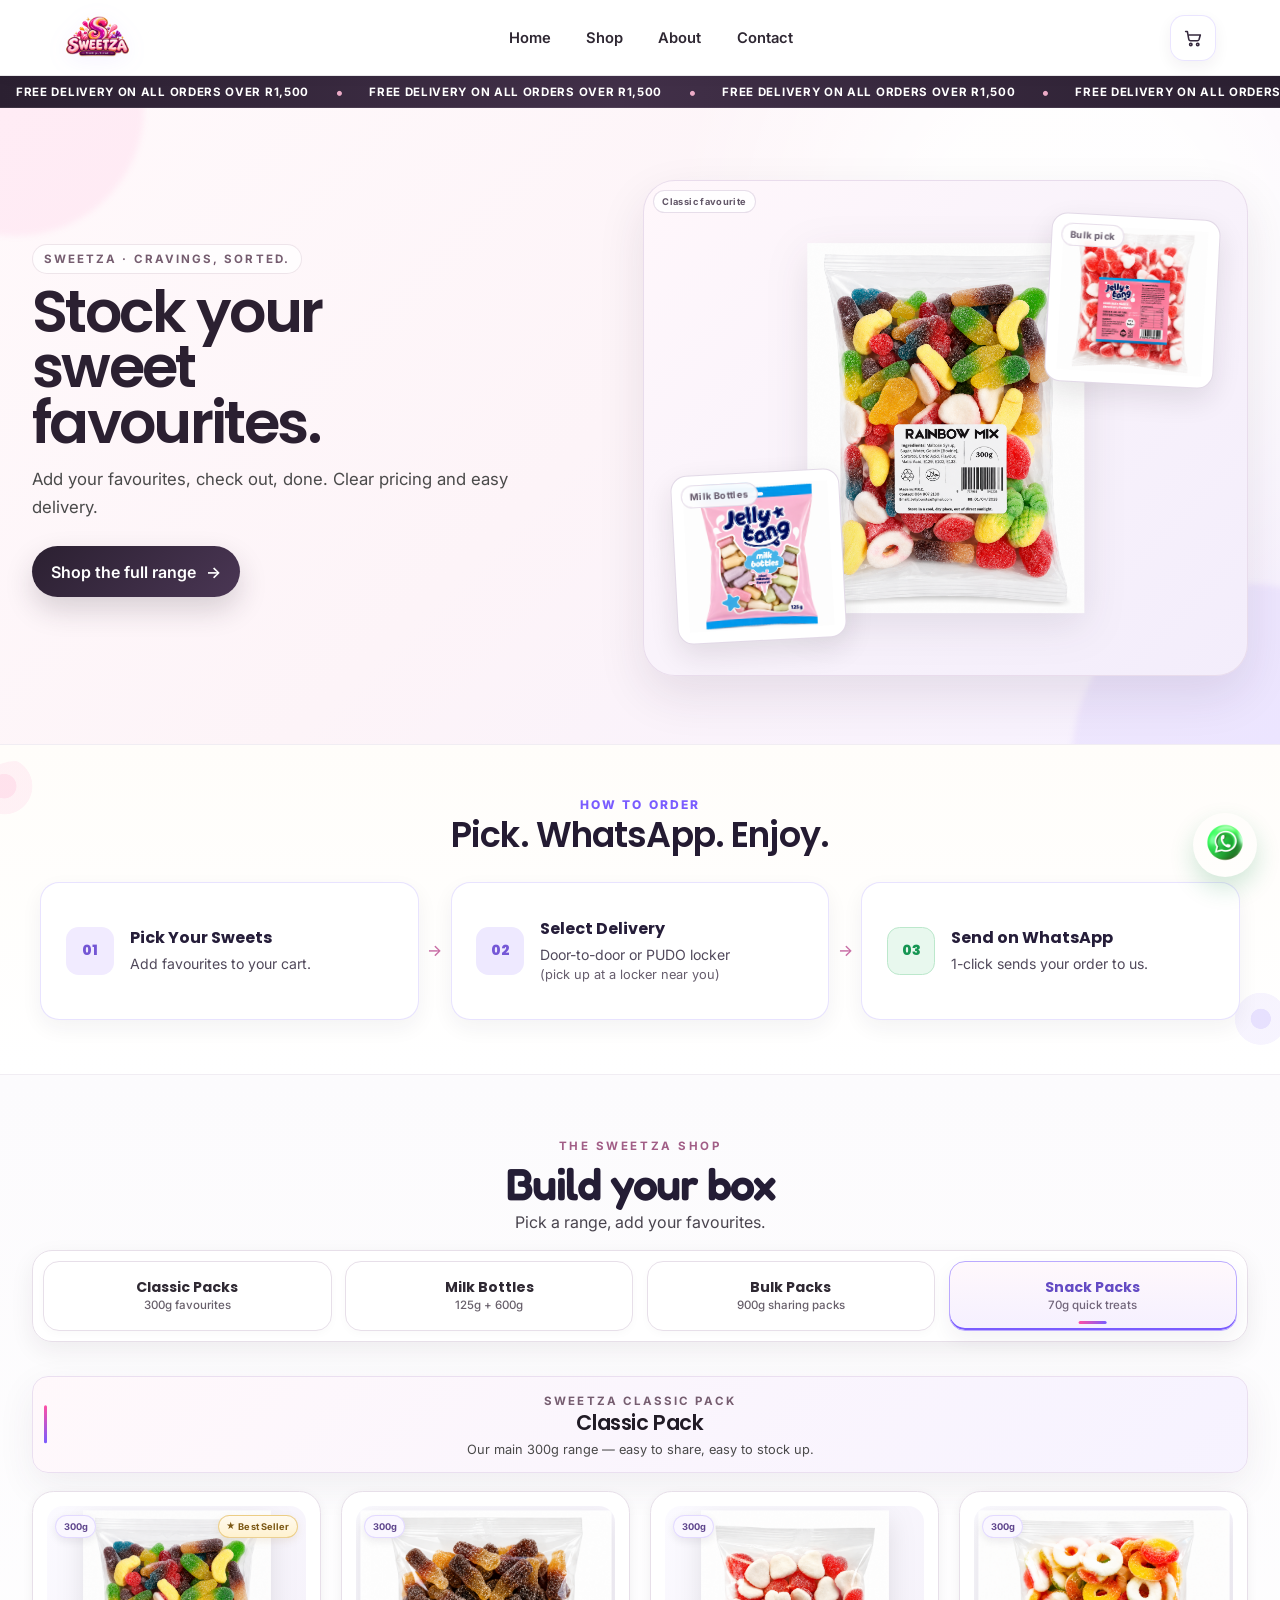
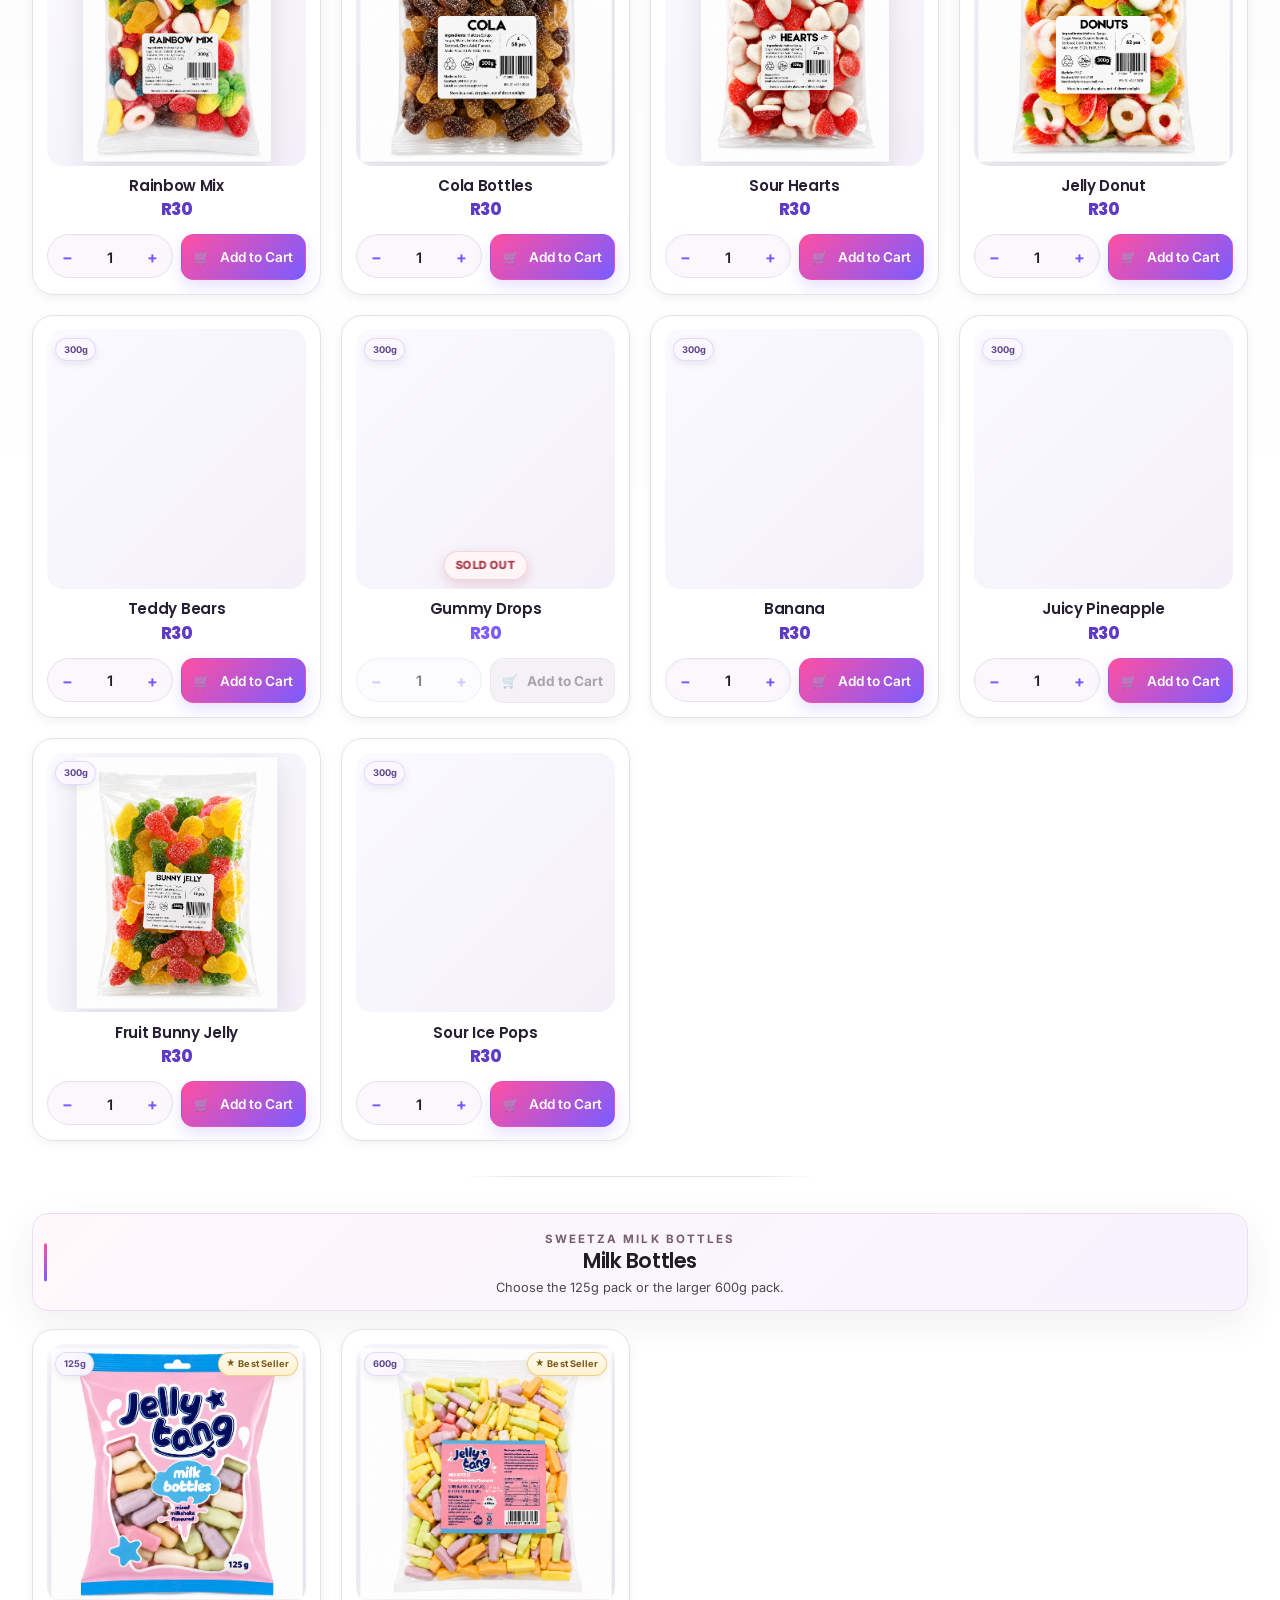
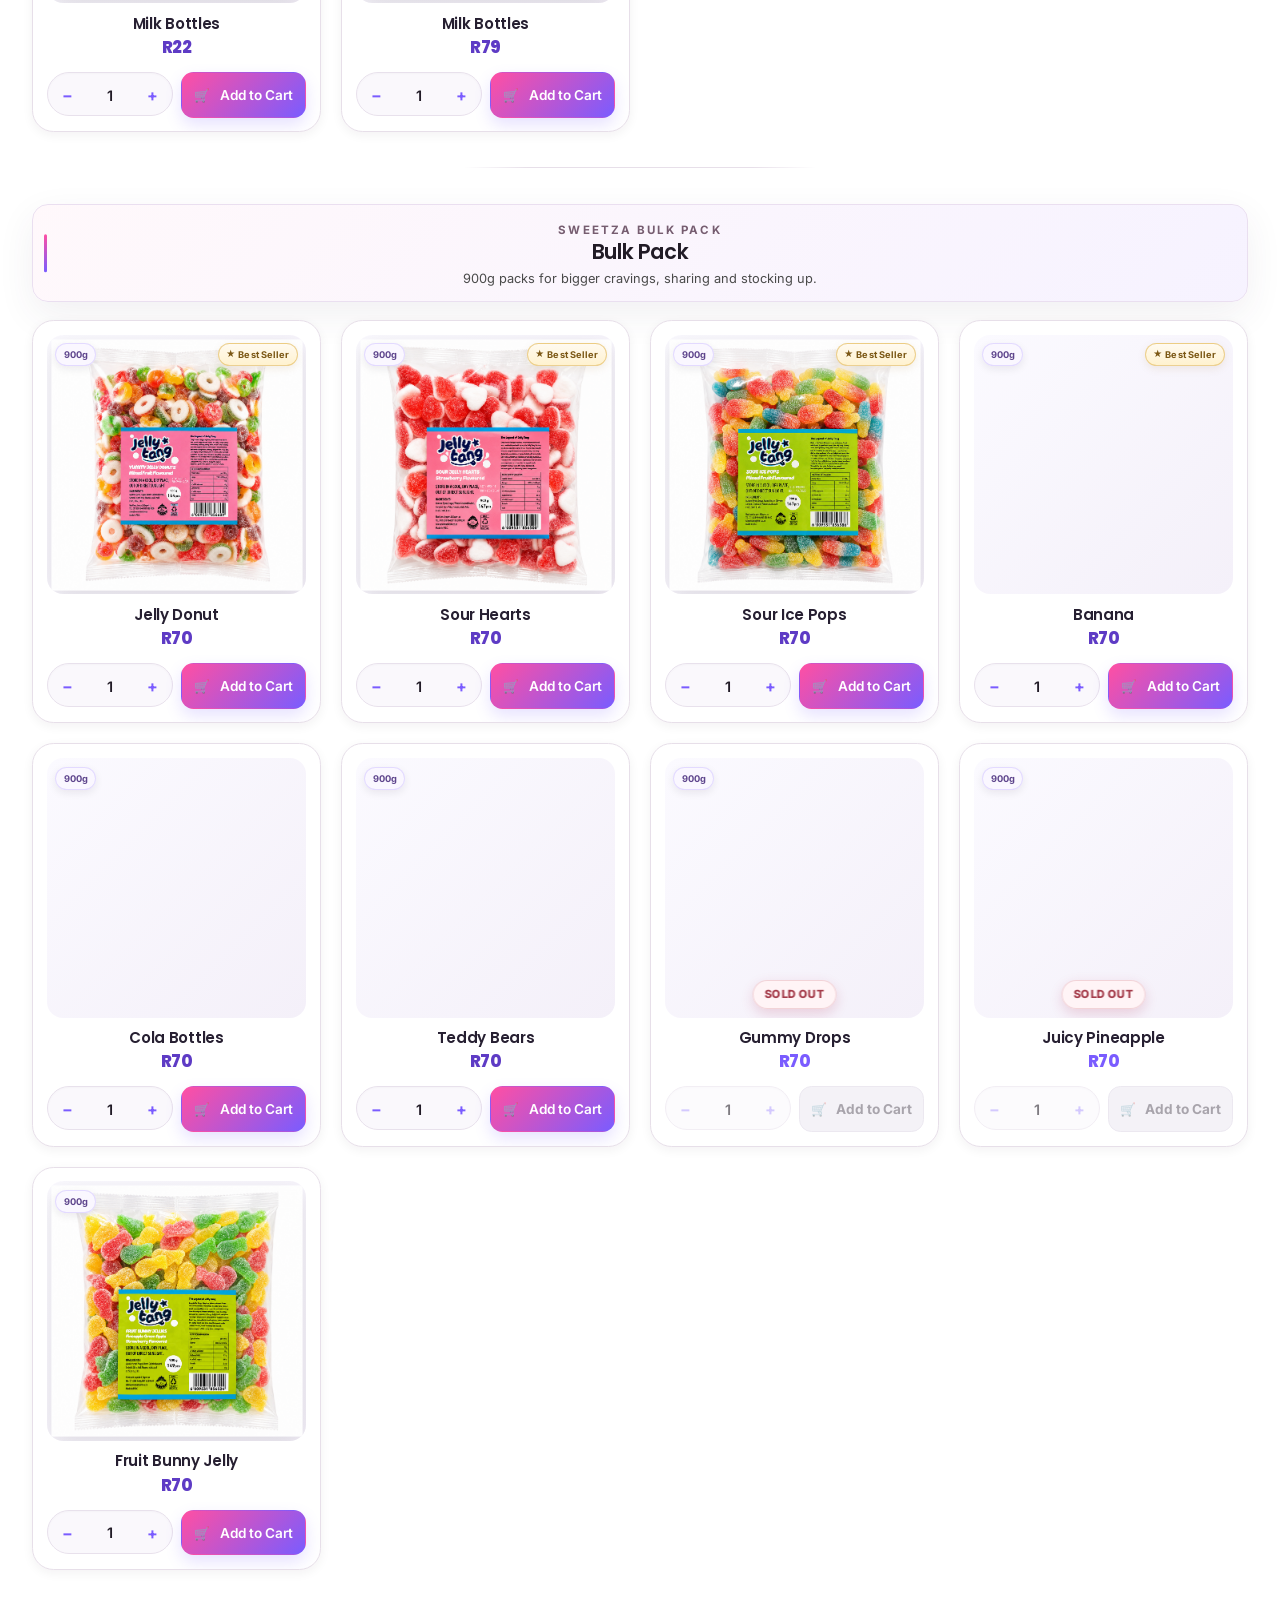
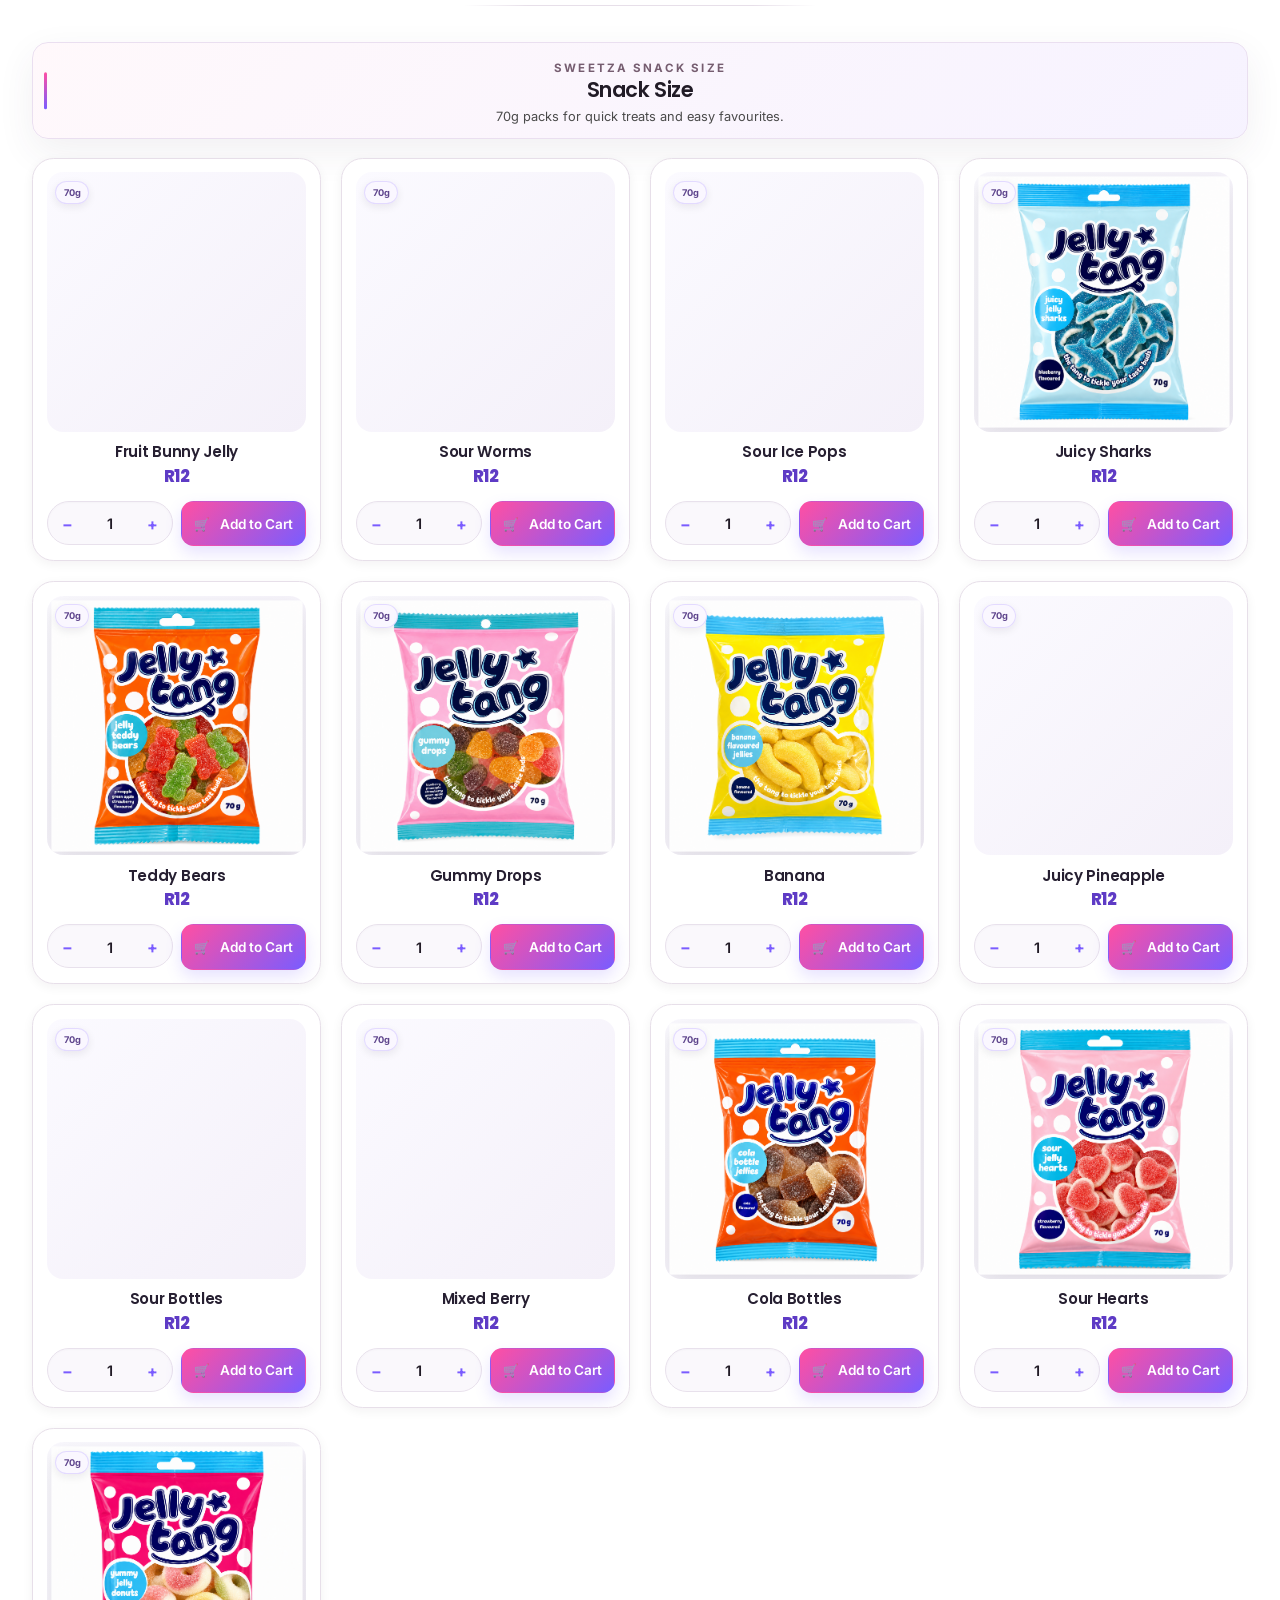
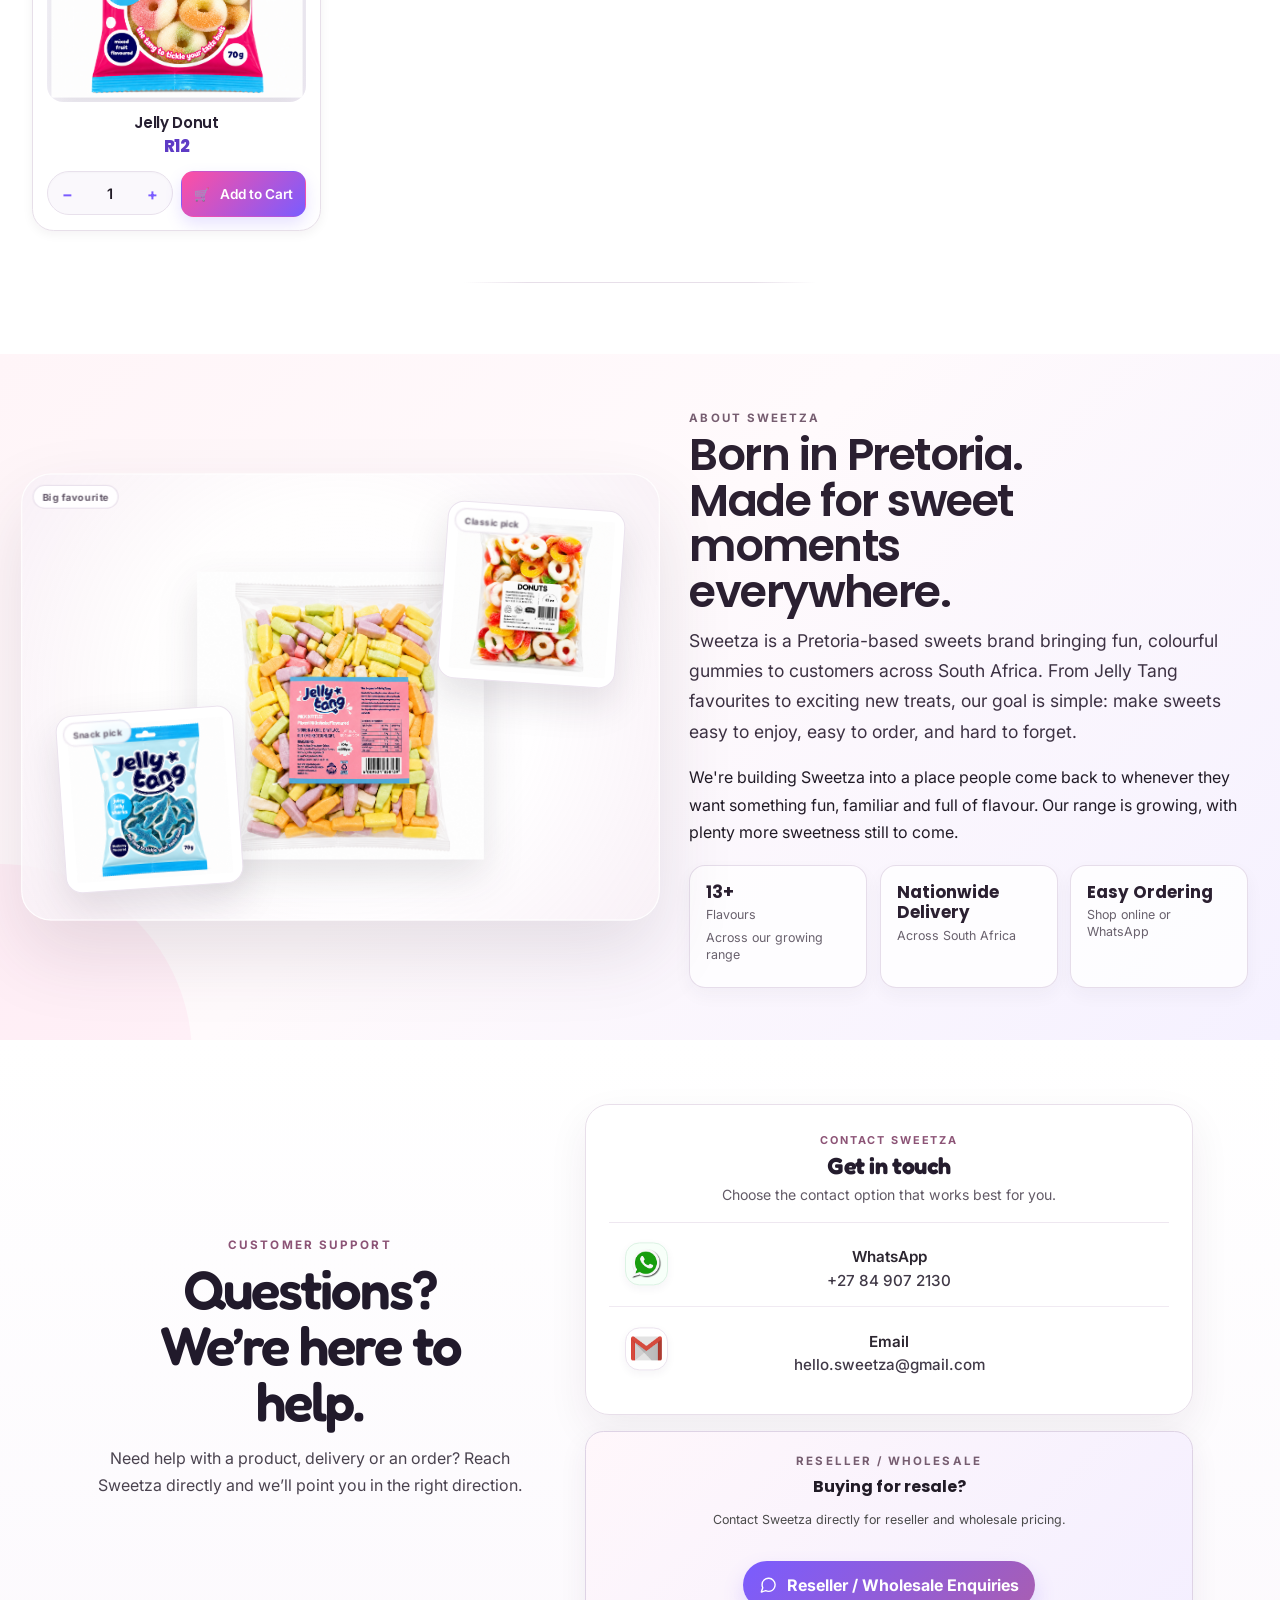
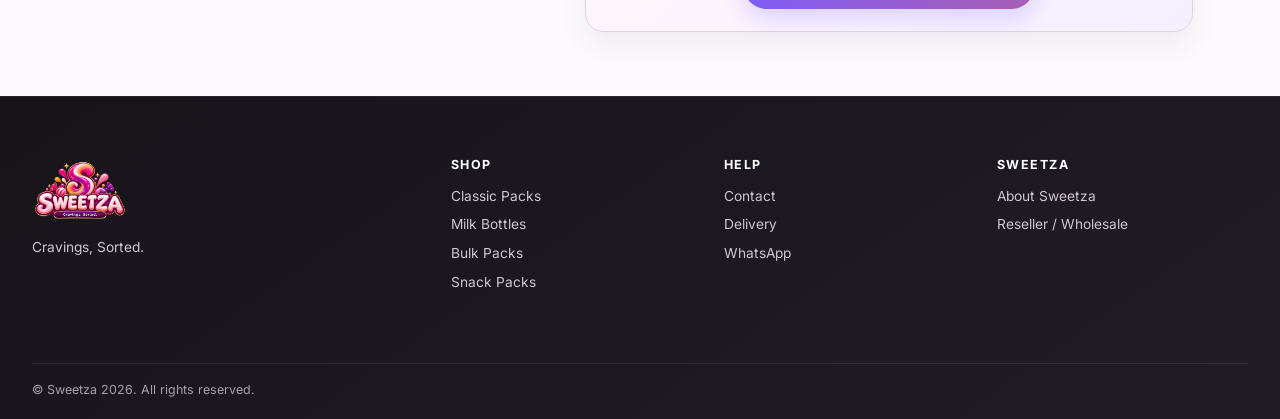
==== commit b035b308: "Add files via upload" ====
--- a/index.html
+++ b/index.html
@@ -9,7 +9,7 @@
   <link rel="preconnect" href="https://fonts.googleapis.com">
   <link rel="preconnect" href="https://fonts.gstatic.com" crossorigin>
   <link href="https://fonts.googleapis.com/css2?family=Fredoka:wght@500;600&family=Inter:wght@400;500;600&family=Poppins:wght@500;600&display=swap" rel="stylesheet">
-  <link rel="stylesheet" href="styles.css?v=15.5-wholesalecardcenter">
+  <link rel="stylesheet" href="styles.css?v=15.6-performance">
 
   <style id="sweetza-add-cart-gradient-fix">
     #shop .product-card button.add-button:not(:disabled){
@@ -44,7 +44,7 @@
       </details>
 
       <a class="header-brand centered-header-brand" href="#home" aria-label="Sweetza home" onclick="goHomeTop(event)">
-        <img src="assets/brand/sweetza-logo.png" alt="Sweetza" onerror="this.hidden=true;this.nextElementSibling.hidden=false;">
+        <img src="assets/brand/sweetza-logo.png" alt="Sweetza" loading="eager" fetchpriority="high" decoding="async" onerror="this.hidden=true;this.nextElementSibling.hidden=false;">
         <span class="brand-wordmark" hidden>SWEETZA<span class="brand-dot">•</span></span>
       </a>
 
@@ -88,9 +88,9 @@
           </div>
         </div>
         <div class="hero-visual" aria-label="Sweetza product selection">
-          <div class="hero-main-product"><span class="showcase-label">Classic favourite</span><img src="assets/products/300g/rainbow-mix.png" alt="Rainbow Mix 300g"></div>
-          <div class="hero-mini-product hero-mini-left"><span class="showcase-label">Milk Bottles</span><img src="assets/products/milk-bottles/milk-bottles-125g.png" alt="Milk Bottles 125g"></div>
-          <div class="hero-mini-product hero-mini-right"><span class="showcase-label">Bulk pick</span><img src="assets/products/900g/sour-hearts.png" alt="Sour Hearts 900g"></div>
+          <div class="hero-main-product"><span class="showcase-label">Classic favourite</span><img src="assets/products/300g/rainbow-mix.png" alt="Rainbow Mix 300g" loading="eager" fetchpriority="high" decoding="async"></div>
+          <div class="hero-mini-product hero-mini-left"><span class="showcase-label">Milk Bottles</span><img src="assets/products/milk-bottles/milk-bottles-125g.png" alt="Milk Bottles 125g" loading="eager" fetchpriority="high" decoding="async"></div>
+          <div class="hero-mini-product hero-mini-right"><span class="showcase-label">Bulk pick</span><img src="assets/products/900g/sour-hearts.png" alt="Sour Hearts 900g" loading="eager" fetchpriority="high" decoding="async"></div>
         </div>
       </div>
     </section>
@@ -181,16 +181,16 @@
     <section class="about-section" id="about">
       <div class="container about-grid">
         <div class="about-visual">
-          <div class="about-product-main"><span class="showcase-label">Big favourite</span><img src="assets/products/milk-bottles/milk-bottles-600g.png" alt="Sweetza Milk Bottles 600g"></div>
-          <div class="about-mini-card"><span class="showcase-label">Snack pick</span><img src="assets/products/70g/juicy-sharks.png" alt="Sweetza Juicy Sharks 70g"></div>
-          <div class="about-mini-card"><span class="showcase-label">Classic pick</span><img src="assets/products/300g/jelly-donut.png" alt="Sweetza Jelly Donut 300g"></div>
+          <div class="about-product-main"><span class="showcase-label">Big favourite</span><img src="assets/products/milk-bottles/milk-bottles-600g.png" alt="Sweetza Milk Bottles 600g" loading="lazy" decoding="async"></div>
+          <div class="about-mini-card"><span class="showcase-label">Snack pick</span><img src="assets/products/70g/juicy-sharks.png" alt="Sweetza Juicy Sharks 70g" loading="lazy" decoding="async"></div>
+          <div class="about-mini-card"><span class="showcase-label">Classic pick</span><img src="assets/products/300g/jelly-donut.png" alt="Sweetza Jelly Donut 300g" loading="lazy" decoding="async"></div>
         </div>
         <div class="about-copy">
           <div class="about-mobile-content">
             <span class="eyebrow">About Sweetza</span>
             <h2>A Pretoria sweet brand with more on the way.</h2>
-            <p class="about-lead">Sweetza is based in Pretoria and focuses on gummy sweets, including the Jelly Tang range, with nationwide delivery across South Africa.</p>
-            <p>We want Sweetza to be the kind of place customers come back to when they are craving something fun, familiar and easy to order. We are also growing the range, with lots of new products planned — so hang tight, there is plenty more sweetness on the way.</p>
+            <p class="about-lead">Sweetza is a Pretoria-based sweets brand bringing fun, colourful gummies to customers across South Africa. From Jelly Tang favourites to exciting new treats, our goal is simple: make sweets easy to enjoy, easy to order, and hard to forget.</p>
+            <p>We're building Sweetza into a place people come back to whenever they want something fun, familiar and full of flavour. Our range is growing, with plenty more sweetness still to come.</p>
             <!-- PERSONAL STORY: Add your own founder / family / brand story here when you are ready. -->
             <div class="about-stats" aria-label="Sweetza highlights">
               <div><strong id="statFlavours">13</strong><span>Flavours</span></div>
@@ -230,13 +230,13 @@
             </div>
             <a class="contact-method contact-method-whatsapp" data-store-whatsapp-link href="https://wa.me/27849072130" target="_blank" rel="noopener">
               <span class="contact-method-icon whatsapp-icon" aria-hidden="true">
-                <img src="assets/contact/whatsapp-logo.png" alt="">
+                <img src="assets/contact/whatsapp-logo.png" loading="lazy" decoding="async" alt="">
               </span>
               <span class="contact-method-copy"><strong>WhatsApp</strong><span data-store-whatsapp-text>+27 84 907 2130</span></span>
             </a>
             <a class="contact-method contact-method-email" data-store-email-link href="mailto:hello.sweetza@gmail.com">
               <span class="contact-method-icon email-icon" aria-hidden="true">
-                <img src="assets/contact/gmail-logo.png" alt="">
+                <img src="assets/contact/gmail-logo.png" loading="lazy" decoding="async" alt="">
               </span>
               <span class="contact-method-copy"><strong>Email</strong><span data-store-email-text>hello.sweetza@gmail.com</span></span>
             </a>
@@ -286,7 +286,7 @@
     </div>
   </footer>
 
-  <a class="floating-whatsapp-help" data-store-whatsapp-link href="https://wa.me/27849072130" target="_blank" rel="noopener" aria-label="WhatsApp Sweetza for a quick question"><img src="assets/contact/whatsapp-help-3d.png" alt="" aria-hidden="true"></a>
+  <a class="floating-whatsapp-help" data-store-whatsapp-link href="https://wa.me/27849072130" target="_blank" rel="noopener" aria-label="WhatsApp Sweetza for a quick question"><img src="assets/contact/whatsapp-help-3d.png" loading="eager" fetchpriority="high" decoding="async" alt="" aria-hidden="true"></a>
 
   <button class="floating-cart floating-cart-icon-button" id="floatingCartButton" type="button" aria-label="View cart" aria-controls="cartDrawer">
     <span class="cart-button-icon" aria-hidden="true">🛒</span>
@@ -352,6 +352,6 @@
   <div class="toast" id="toast" role="status" aria-live="polite"></div>
 
   <script src="default-products.js?v=7.8"></script>
-  <script src="app.js?v=13.5-scrollfix"></script>
+  <script src="app.js?v=15.6-performance"></script>
 </body>
 </html>
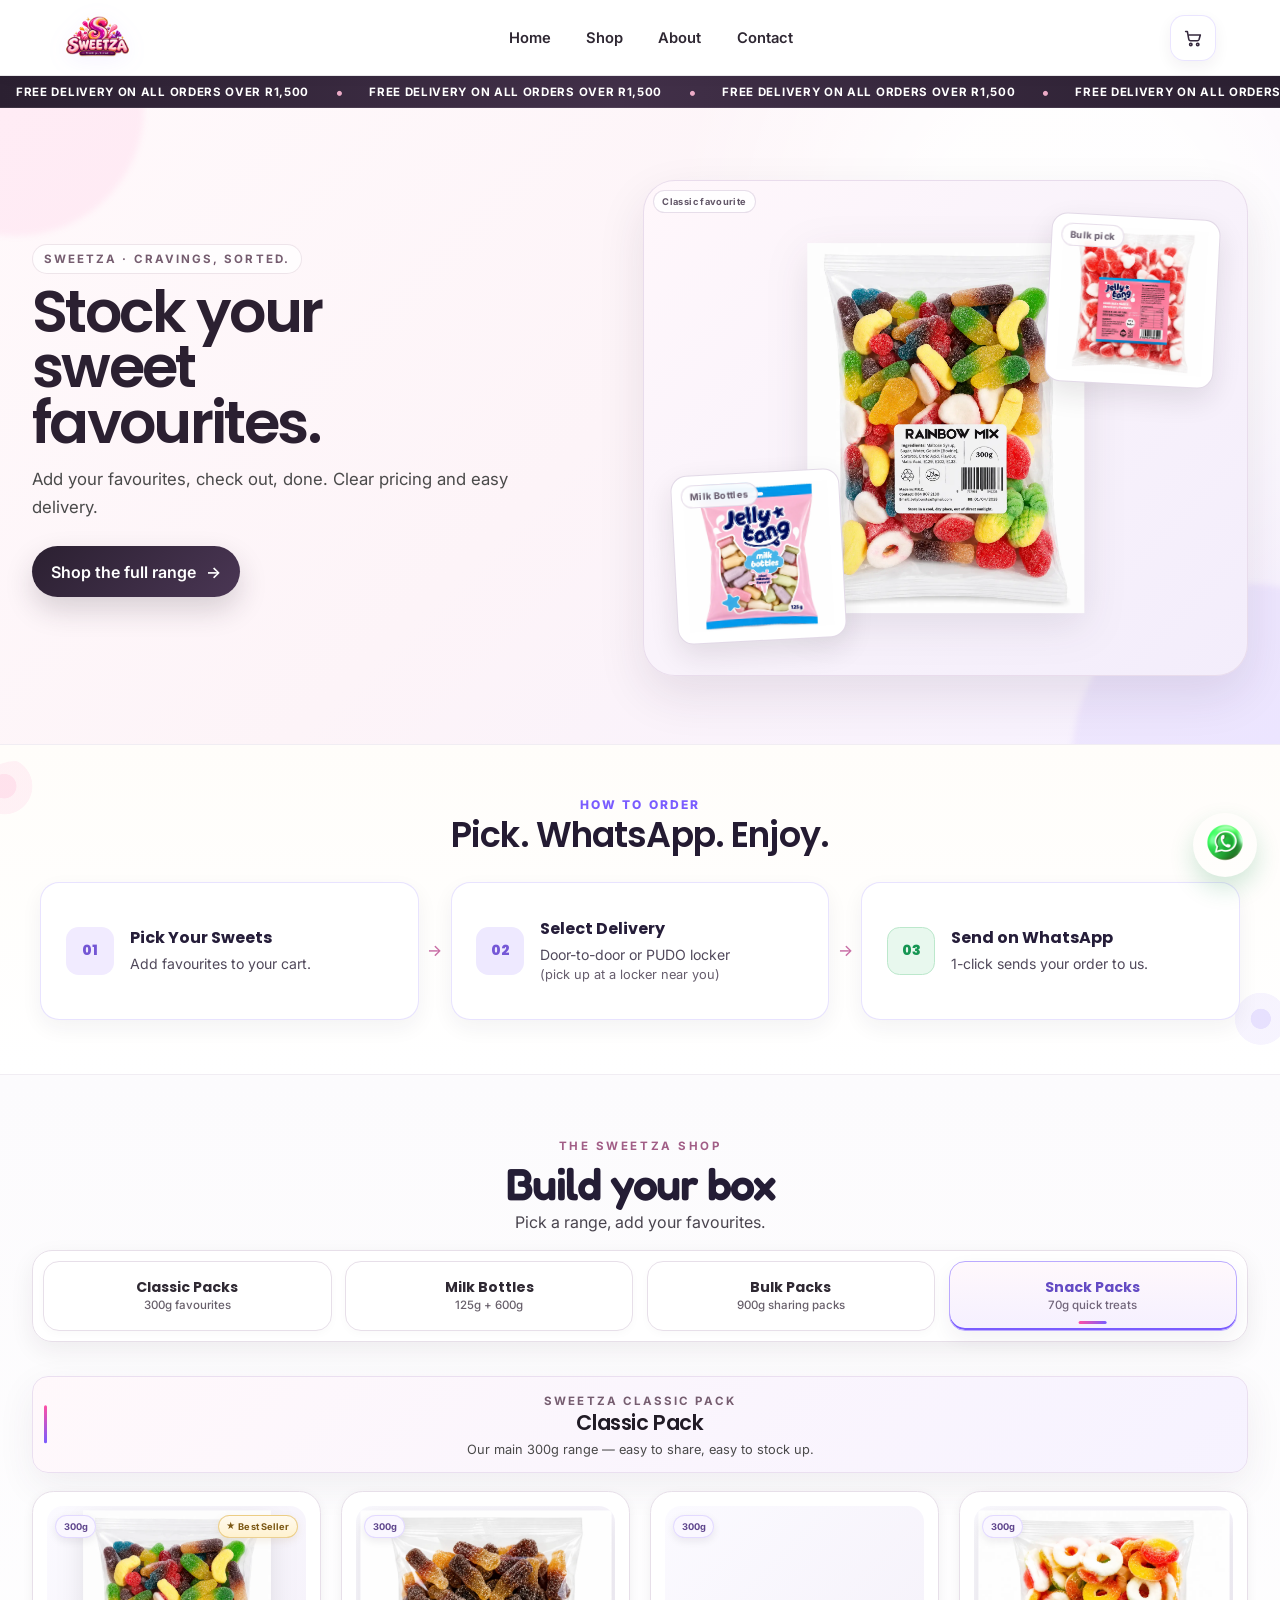
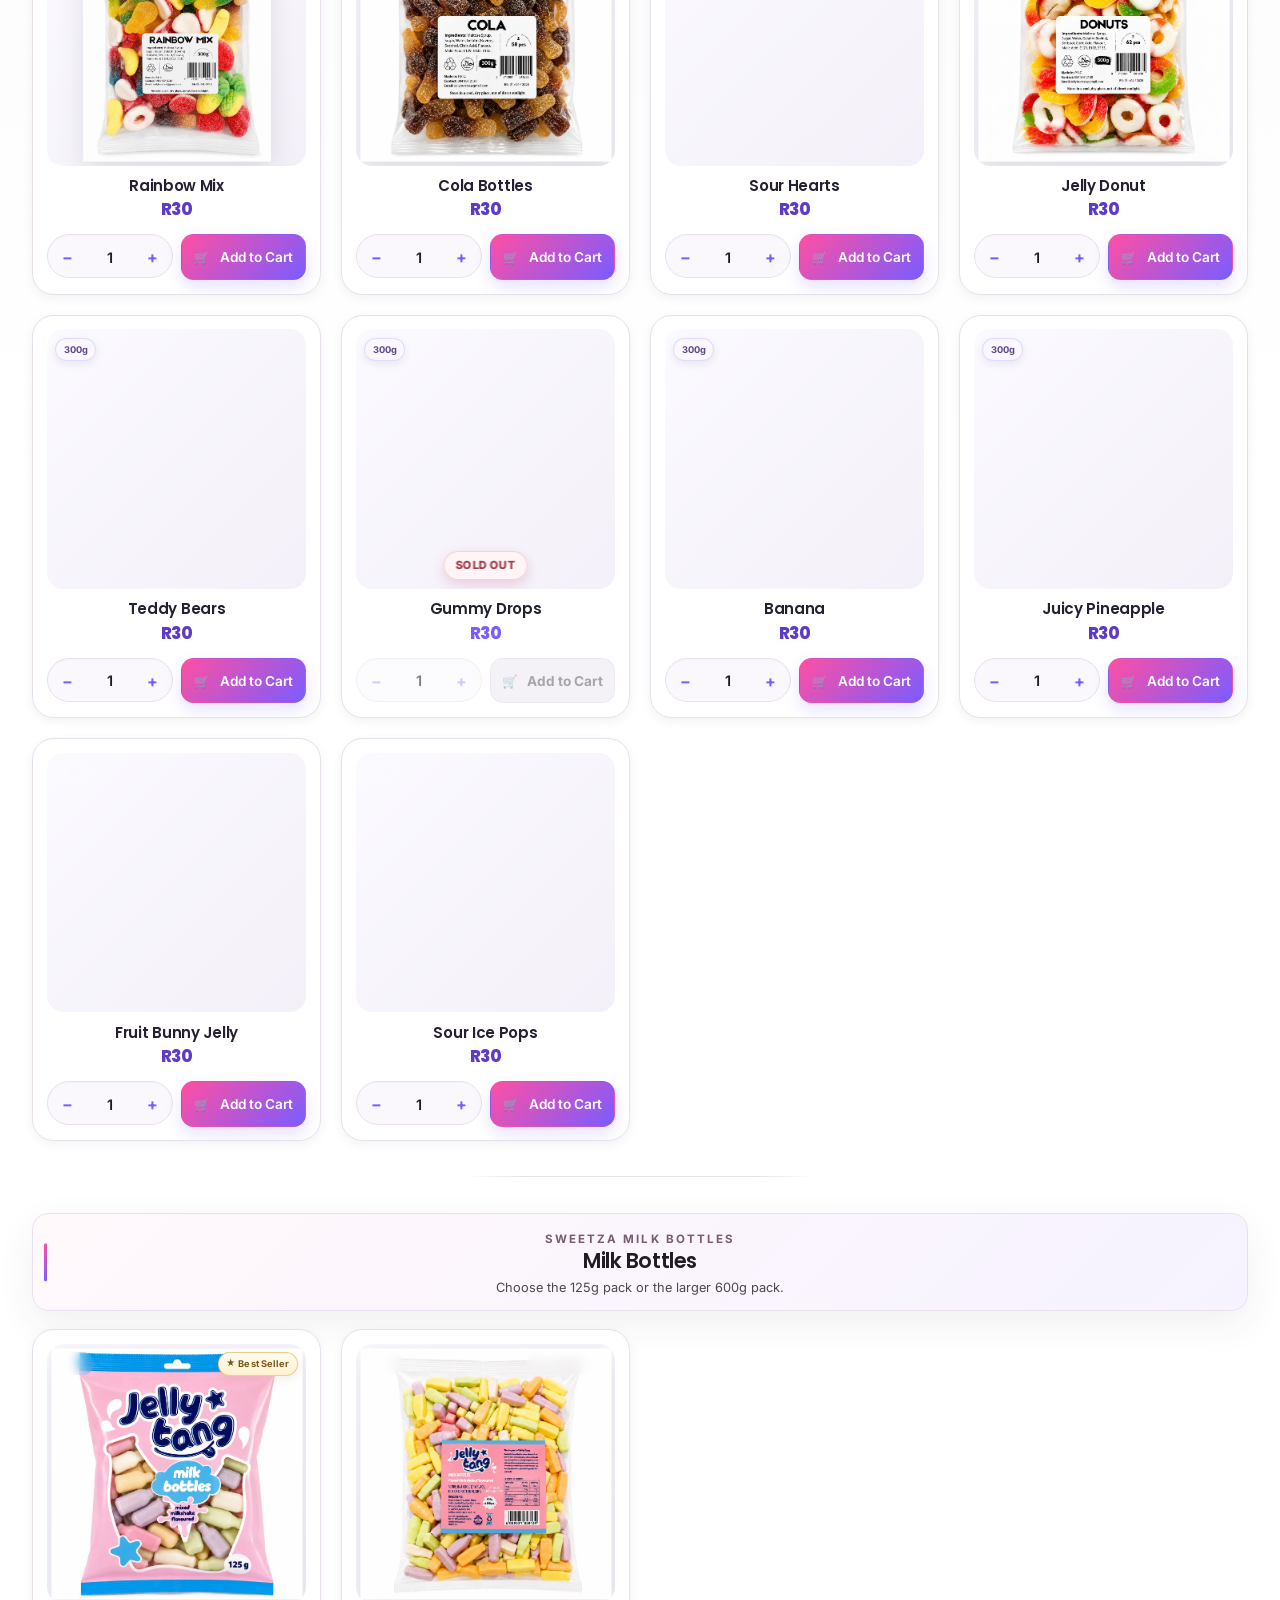
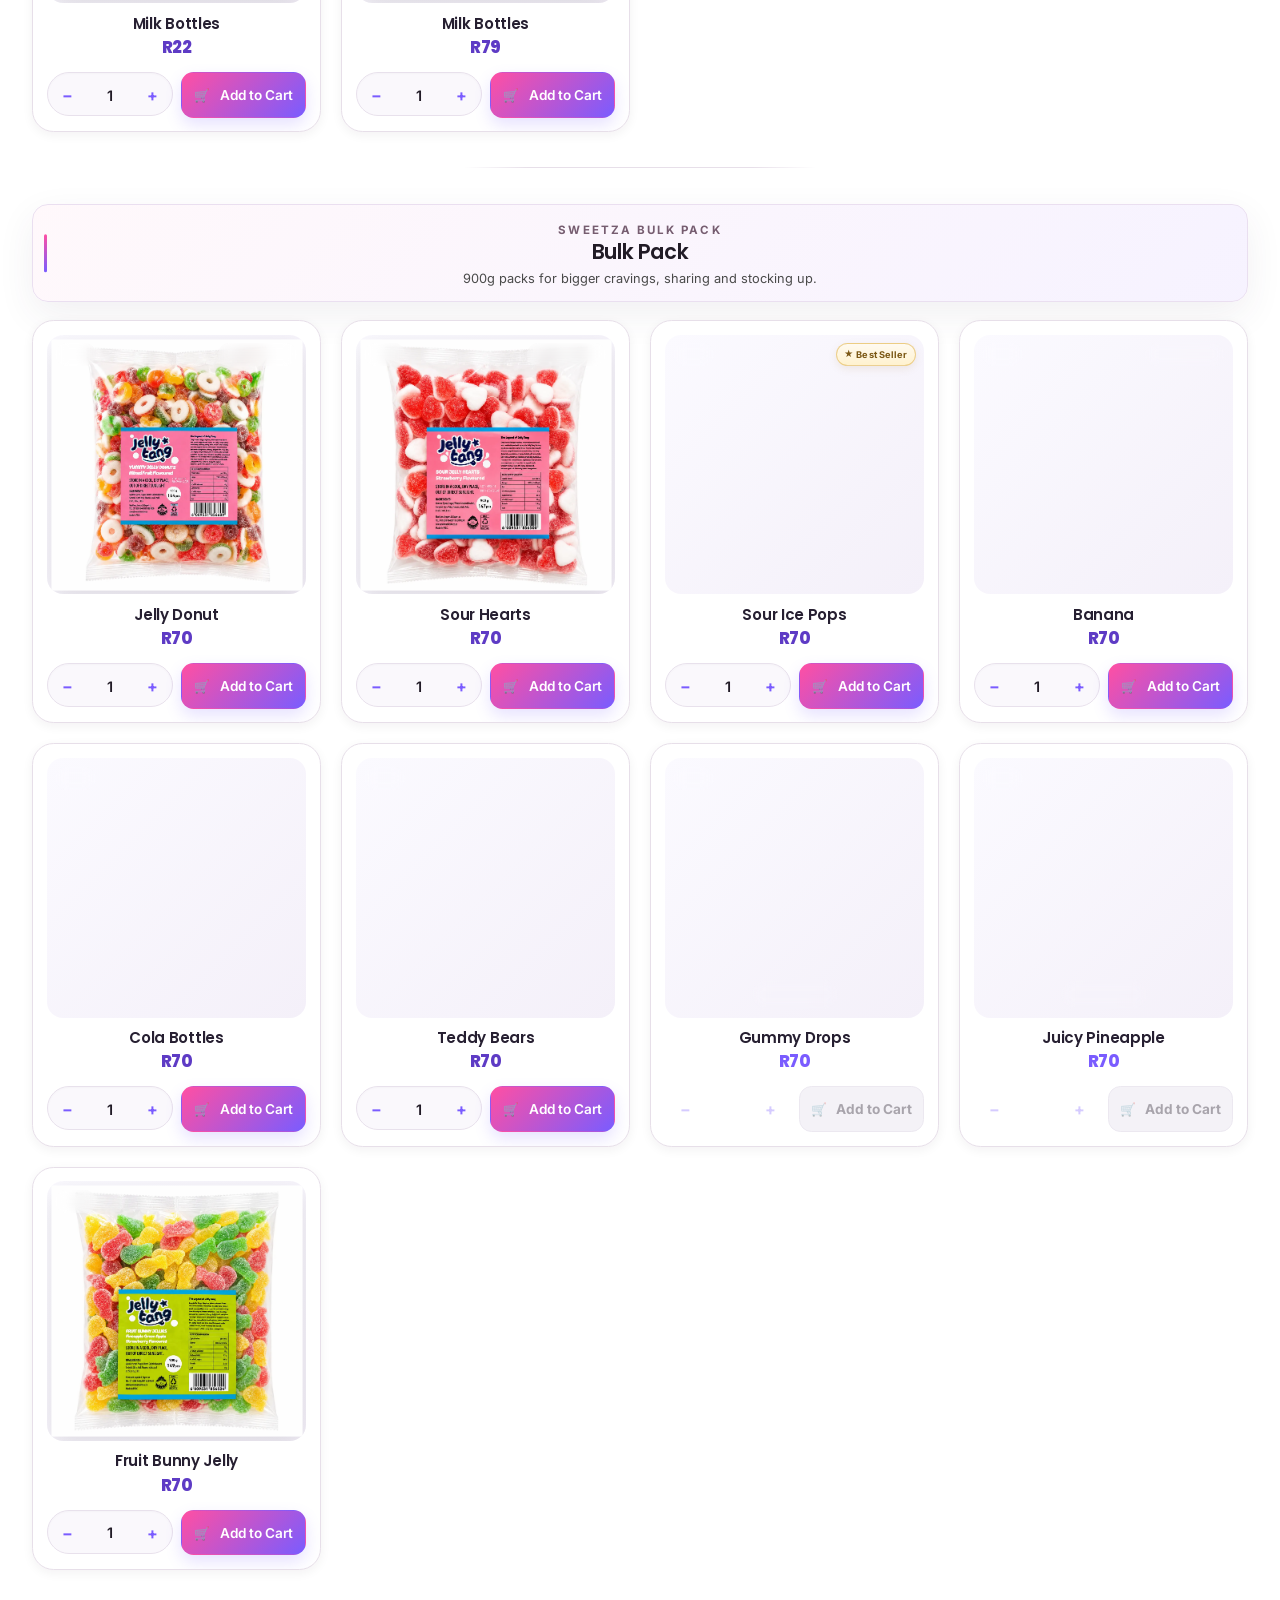
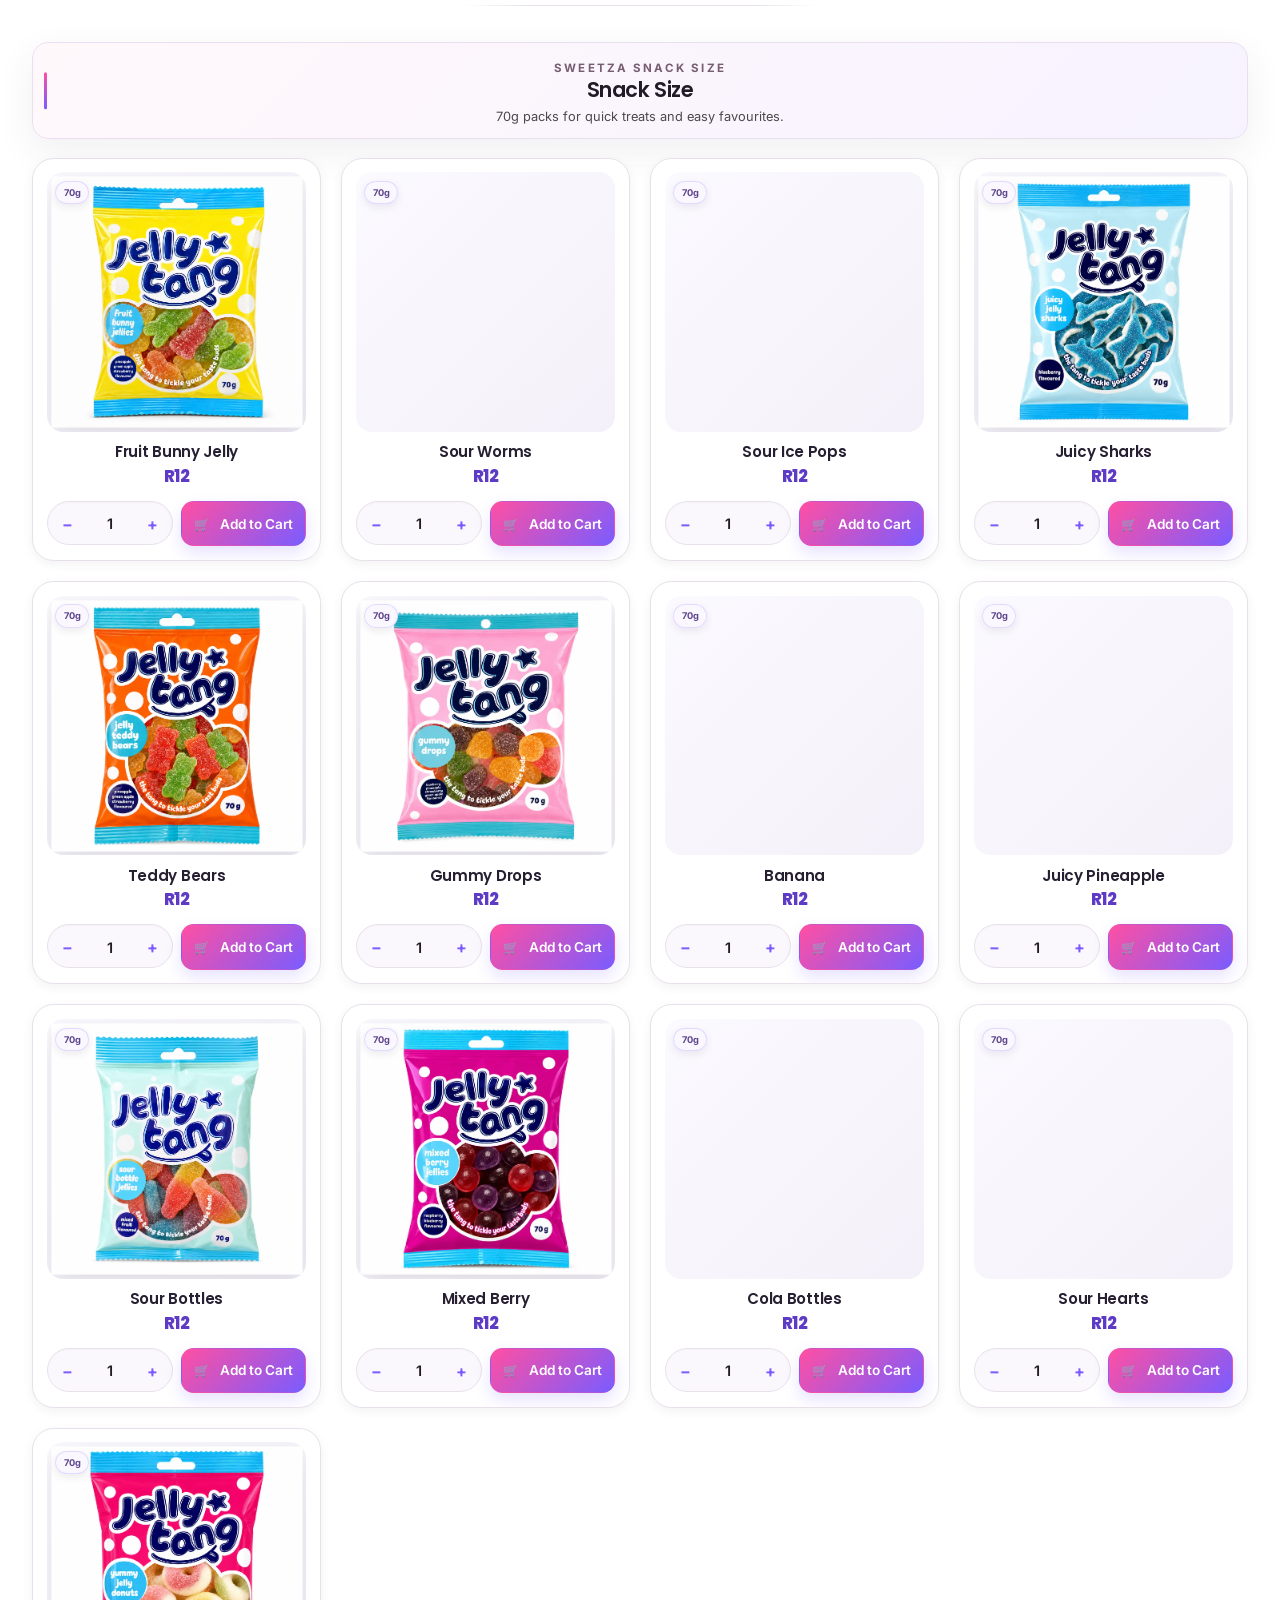
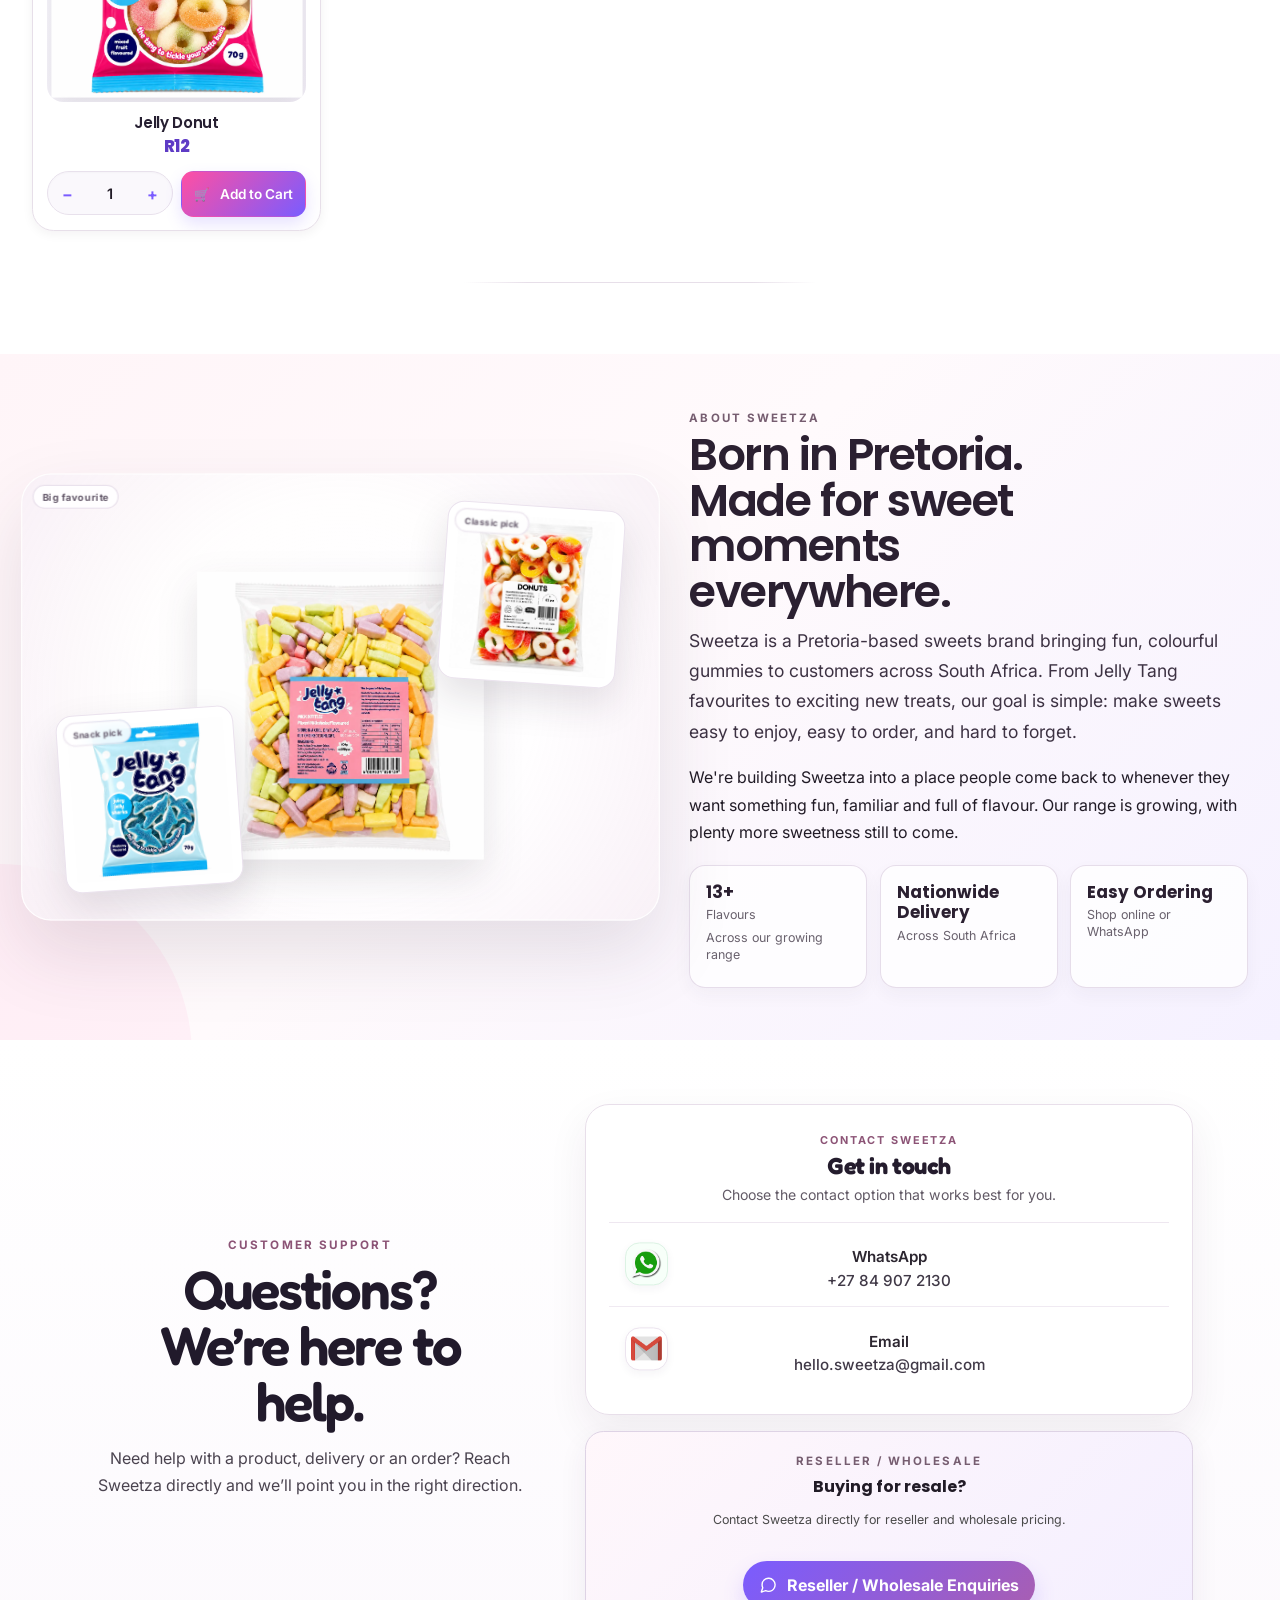
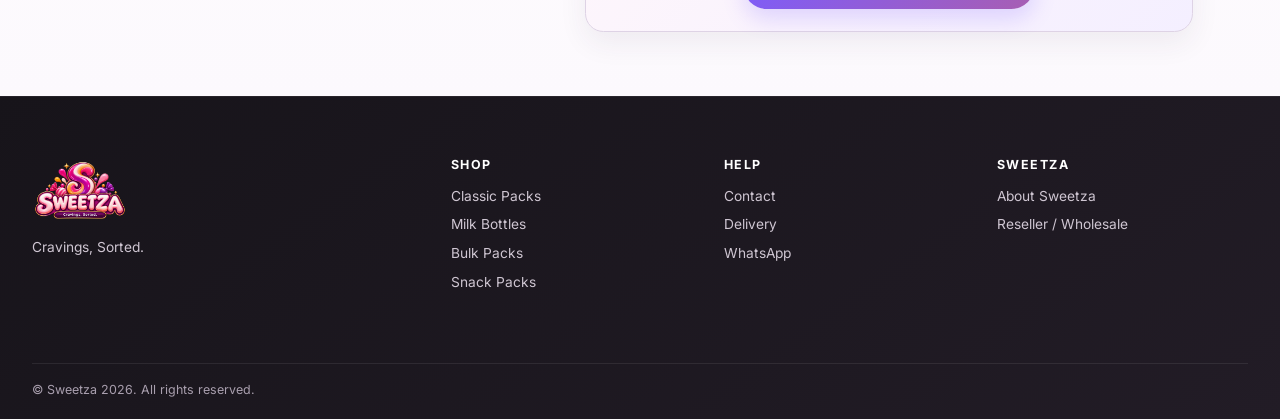
==== commit bd8f5477: "Add files via upload" ====
--- a/index.html
+++ b/index.html
@@ -44,7 +44,7 @@
       </details>
 
       <a class="header-brand centered-header-brand" href="#home" aria-label="Sweetza home" onclick="goHomeTop(event)">
-        <img src="assets/brand/sweetza-logo.png" alt="Sweetza" loading="eager" fetchpriority="high" decoding="async" onerror="this.hidden=true;this.nextElementSibling.hidden=false;">
+        <img src="assets/brand/sweetza-logo.webp" alt="Sweetza" loading="eager" fetchpriority="high" decoding="async" onerror="this.hidden=true;this.nextElementSibling.hidden=false;">
         <span class="brand-wordmark" hidden>SWEETZA<span class="brand-dot">•</span></span>
       </a>
 
@@ -88,9 +88,9 @@
           </div>
         </div>
         <div class="hero-visual" aria-label="Sweetza product selection">
-          <div class="hero-main-product"><span class="showcase-label">Classic favourite</span><img src="assets/products/300g/rainbow-mix.png" alt="Rainbow Mix 300g" loading="eager" fetchpriority="high" decoding="async"></div>
-          <div class="hero-mini-product hero-mini-left"><span class="showcase-label">Milk Bottles</span><img src="assets/products/milk-bottles/milk-bottles-125g.png" alt="Milk Bottles 125g" loading="eager" fetchpriority="high" decoding="async"></div>
-          <div class="hero-mini-product hero-mini-right"><span class="showcase-label">Bulk pick</span><img src="assets/products/900g/sour-hearts.png" alt="Sour Hearts 900g" loading="eager" fetchpriority="high" decoding="async"></div>
+          <div class="hero-main-product"><span class="showcase-label">Classic favourite</span><img src="assets/products/300g/rainbow-mix.webp" alt="Rainbow Mix 300g" loading="eager" fetchpriority="high" decoding="async"></div>
+          <div class="hero-mini-product hero-mini-left"><span class="showcase-label">Milk Bottles</span><img src="assets/products/milk-bottles/milk-bottles-125g.webp" alt="Milk Bottles 125g" loading="eager" fetchpriority="high" decoding="async"></div>
+          <div class="hero-mini-product hero-mini-right"><span class="showcase-label">Bulk pick</span><img src="assets/products/900g/sour-hearts.webp" alt="Sour Hearts 900g" loading="eager" fetchpriority="high" decoding="async"></div>
         </div>
       </div>
     </section>
@@ -181,9 +181,9 @@
     <section class="about-section" id="about">
       <div class="container about-grid">
         <div class="about-visual">
-          <div class="about-product-main"><span class="showcase-label">Big favourite</span><img src="assets/products/milk-bottles/milk-bottles-600g.png" alt="Sweetza Milk Bottles 600g" loading="lazy" decoding="async"></div>
-          <div class="about-mini-card"><span class="showcase-label">Snack pick</span><img src="assets/products/70g/juicy-sharks.png" alt="Sweetza Juicy Sharks 70g" loading="lazy" decoding="async"></div>
-          <div class="about-mini-card"><span class="showcase-label">Classic pick</span><img src="assets/products/300g/jelly-donut.png" alt="Sweetza Jelly Donut 300g" loading="lazy" decoding="async"></div>
+          <div class="about-product-main"><span class="showcase-label">Big favourite</span><img src="assets/products/milk-bottles/milk-bottles-600g.webp" alt="Sweetza Milk Bottles 600g" loading="lazy" decoding="async"></div>
+          <div class="about-mini-card"><span class="showcase-label">Snack pick</span><img src="assets/products/70g/juicy-sharks.webp" alt="Sweetza Juicy Sharks 70g" loading="lazy" decoding="async"></div>
+          <div class="about-mini-card"><span class="showcase-label">Classic pick</span><img src="assets/products/300g/jelly-donut.webp" alt="Sweetza Jelly Donut 300g" loading="lazy" decoding="async"></div>
         </div>
         <div class="about-copy">
           <div class="about-mobile-content">
@@ -255,13 +255,13 @@
 
   <footer class="site-footer">
     <div class="container footer-grid">
-      <div class="footer-brand"><img src="assets/brand/sweetza-logo.png" alt="Sweetza" onerror="this.hidden=true;this.nextElementSibling.hidden=false;"><span class="footer-wordmark" hidden>SWEETZA</span><p>Cravings, Sorted.</p></div>
+      <div class="footer-brand"><img src="assets/brand/sweetza-logo.webp" alt="Sweetza" onerror="this.hidden=true;this.nextElementSibling.hidden=false;"><span class="footer-wordmark" hidden>SWEETZA</span><p>Cravings, Sorted.</p></div>
       <div class="footer-quick-links"><strong>Quick Links</strong><div class="footer-link-row"><a href="#home">Home</a><a href="#shop-start">Shop</a><a href="#about">About</a><a href="#contact">Contact</a></div></div>
     </div>
 
     <div class="container desktop-footer-grid" aria-label="Sweetza footer links">
       <div class="desktop-footer-brand">
-        <img src="assets/brand/sweetza-logo.png" alt="Sweetza">
+        <img src="assets/brand/sweetza-logo.webp" alt="Sweetza">
         <p>Cravings, Sorted.</p>
       </div>
       <div>
